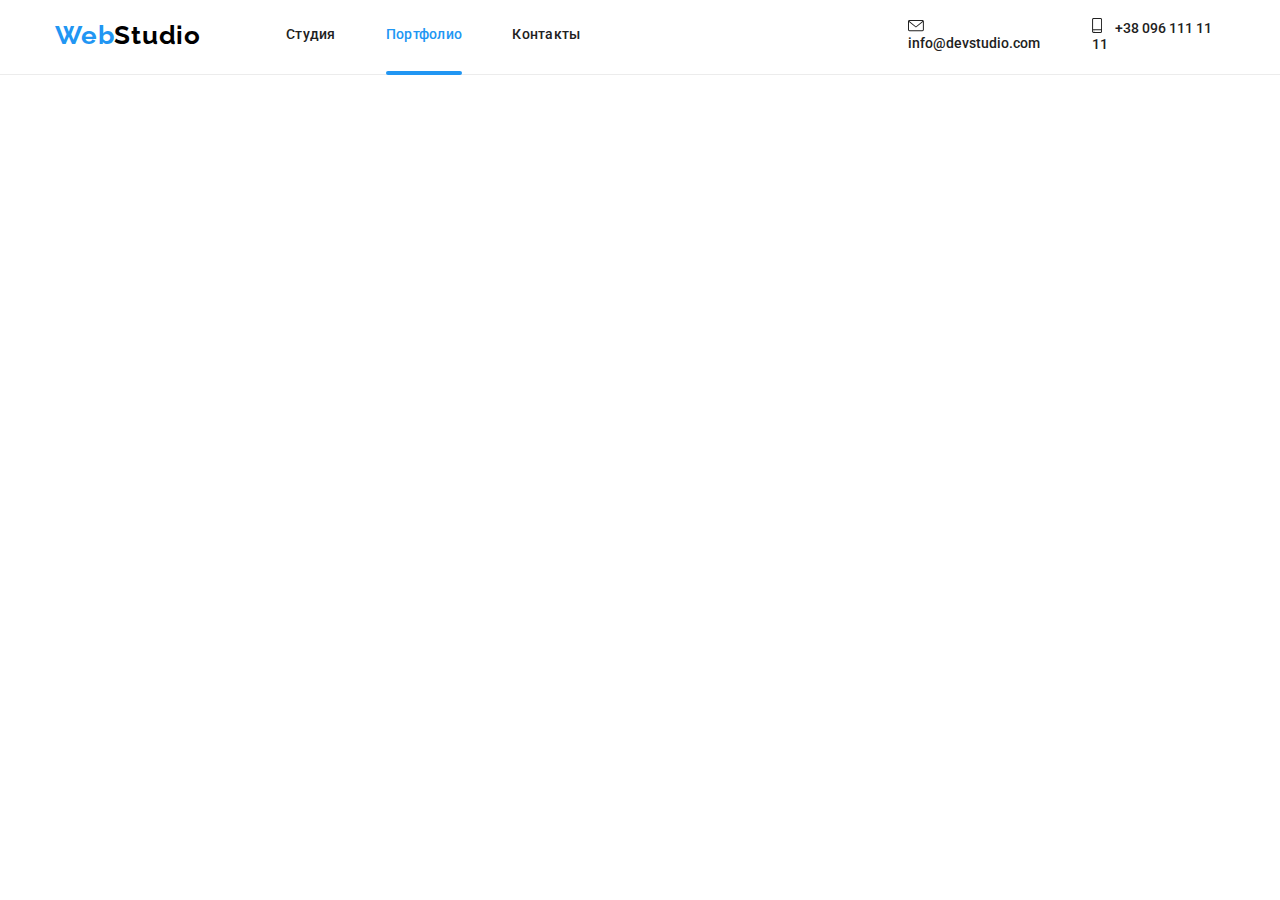
==== portfolio.html @ 38912c79 "Update portfolio.html" ====
<!DOCTYPE html>
<html lang="ru">
  <head>
    <meta charset="UTF-8" />
    <meta name="viewport" content="width=device-width, initial-scale=1.0" />
    <link rel="stylesheet" href="./css/normalize.css" />
    <link rel="stylesheet" href="./css/main.min.css" />
    <title>Portfolio</title>
    <link
      href="https://fonts.googleapis.com/css2?family=Raleway:wght@400;700;900&family=roboto:wght@400;500;700;900&display=swap"
      rel="stylesheet"
    />
  </head>
  <body>
    <header class="page-header">
      <div class="container main-nav">
        <nav class="main-nav">
          <a href="index.html" lang="en" class="logo" aria-label="Логотип">
            <span class="logo-color">Web</span> Studio</a
          >
          <button
            type="button"
            class="menu-burger is-open"
            aria-expanded="false"
            aria-controls="menu-container"
            data-menu-button
          >
            <svg
              width="24"
              height="16"
              aria-label="Переключатель мобильного меню"
            >
              <use
                class="icon-cross"
                href="./img/icomoon/sprite.svg#icon-navigation-close"
              ></use>
              <use
                class="icon-burger"
                href="./img/icomoon/sprite.svg#icon-navigation-open"
              ></use>
            </svg>
          </button>
          <div class="menu-container" id="menu-container" data-menu>
            <ul class="nav-item-list list">
              <li class="nav-item">
                <a href="./index.html" class="nav-item-link">Студия</a>
              </li>
              <li class="nav-item">
                <a href="#" class="nav-item-link current">Портфолио</a>
              </li>
              <li class="nav-item">
                <a href="" class="nav-item-link">Контакты</a>
              </li>
            </ul>

            <div class="header-contacts">
              <ul class="contacts-ul list">
                <li class="contacts-item">
                  <a
                    href="mailto:info@devstudio.com"
                    class="contacts-item-link"
                  >
                    <svg class="contacts-icon" width="16" height="12">
                      <use
                        href="./img/icomoon/sprite.svg#icon-envelope-hover"
                      ></use>
                    </svg>
                    info@devstudio.com</a
                  >
                </li>
                <li class="contacts-item">
                  <a href="tel:380961111111" class="contacts-item-link">
                    <svg class="contacts-icon" width="10" height="15">
                      <use
                        href="./img/icomoon/sprite.svg#icon-smartphone"
                      ></use>
                    </svg>
                    +38 096 111 11 11</a
                  >
                </li>
              </ul>
            </div>
          </div>
        </nav>
      </div>
    </header>
    <!--Блок main-->

    <!-- <main>
      <section class="portfolio-section">
        <div class="container">
          <h1 hidden>Фильтр работ</h1>
          <ul class="portfolio-list list">
            <li class="portfolio-list-btn">
              <button type="button" class="portfolio-modal-btn">Все</button>
            </li>
            <li class="portfolio-list-btn">
              <button type="button" class="portfolio-modal-btn">
                Веб-сайты
              </button>
            </li>
            <li class="portfolio-list-btn">
              <button type="button" class="portfolio-modal-btn">
                Приложения
              </button>
            </li>
            <li class="portfolio-list-btn">
              <button type="button" class="portfolio-modal-btn">Дизайн</button>
            </li>
            <li class="portfolio-list-btn">
              <button type="button" class="portfolio-modal-btn">
                Маркетинг
              </button>
            </li>
          </ul>
        </div> -->

    <!-- <h2 hidden>Наши работы</h2>
        <div class="container">
          <ul class="work-list list">
            <li class="work-list-item">
              <a href="" class="animation">
                <div class="overlay">
                  <img
                    class="portfolio-poster"
                    src="./img/portfolio/img.jpg"
                    alt="Изображение компьютера"
                    width="370"
                  />
                  <p class="work-discription list">
                    Технокряк это современная площадка распространения
                    коронавируса. Компании используют эту платформу для
                    цифрового шпионажа и атак на защищённые сервера конкурентов.
                  </p>
                </div>

                <div class="portfolio-text-wrapper">
                  <h3 class="work-title list">Технокряк</h3>
                  <p class="work-art list">Веб-сайт</p>
                </div>
              </a>
            </li>
            <li class="work-list-item">
              <a href="" class="animation">
                <div class="overlay">
                  <img
                    class="portfolio-poster"
                    src="./img/portfolio/img1.jpg"
                    alt="Изображение постера"
                    width="370"
                  />
                  <p class="work-discription list">
                    Технокряк это современная площадка распространения
                    коронавируса. Компании используют эту платформу для
                    цифрового шпионажа и атак на защищённые сервера конкурентов.
                  </p>
                </div>
                <div class="portfolio-text-wrapper">
                  <h3 class="work-title list">
                    Постер New Orlean vs Golden Star
                  </h3>
                  <p class="work-art list">Дизайн</p>
                </div>
              </a>
            </li>

            <li class="work-list-item">
              <a href="" class="animation">
                <div class="overlay">
                  <img
                    class="portfolio-poster"
                    src="./img/portfolio/img2.jpg"
                    alt="Изображение постера"
                    width="370"
                  />
                  <p class="work-discription list">
                    Технокряк это современная площадка распространения
                    коронавируса. Компании используют эту платформу для
                    цифрового шпионажа и атак на защищённые сервера конкурентов.
                  </p>
                </div>
                <div class="portfolio-text-wrapper">
                  <h3 class="work-title list">Ресторан Seafood</h3>
                  <p class="work-art list">Приложение</p>
                </div>
              </a>
            </li>
            <li class="work-list-item">
              <a href="" class="animation">
                <div class="overlay">
                  <img
                    class="portfolio-poster"
                    src="./img/portfolio/img3.jpg"
                    alt="Изображение наушников"
                    width="370"
                  />
                  <p class="work-discription list">
                    Технокряк это современная площадка распространения
                    коронавируса. Компании используют эту платформу для
                    цифрового шпионажа и атак на защищённые сервера конкурентов.
                  </p>
                </div>
                <div class="portfolio-text-wrapper">
                  <h3 class="work-title list">Проект Prime</h3>
                  <p class="work-art list">Маркетинг</p>
                </div>
              </a>
            </li>
            <li class="work-list-item">
              <a href="" class="animation">
                <div class="overlay">
                  <img
                    class="portfolio-poster"
                    src="./img/portfolio/img4.jpg"
                    alt=""
                    width="370"
                  />
                  <p class="work-discription list">
                    Технокряк это современная площадка распространения
                    коронавируса. Компании используют эту платформу для
                    цифрового шпионажа и атак на защищённые сервера конкурентов.
                  </p>
                </div>
                <div class="portfolio-text-wrapper">
                  <h3 class="work-title list">Проект Boxes</h3>
                  <p class="work-art list">Приложение</p>
                </div>
              </a>
            </li>
            <li class="work-list-item">
              <a href="" class="animation">
                <div class="overlay">
                  <img
                    class="portfolio-poster"
                    src="./img/portfolio/img5.jpg"
                    alt="зображение веб-сайта"
                    width="370"
                  />
                  <p class="work-discription list">
                    Технокряк это современная площадка распространения
                    коронавируса. Компании используют эту платформу для
                    цифрового шпионажа и атак на защищённые сервера конкурентов.
                  </p>
                </div>
                <div class="portfolio-text-wrapper">
                  <h3 class="work-title list">Inspiration has no Borders</h3>
                  <p class="work-art list">Веб-сайт</p>
                </div>
              </a>
            </li>
            <li class="work-list-item">
              <a href="" class="animation">
                <div class="overlay">
                  <img
                    class="portfolio-poster"
                    src="./img/portfolio/img6.jpg"
                    alt="Изображение книги"
                    width="370"
                  />
                  <p class="work-discription list">
                    Технокряк это современная площадка распространения
                    коронавируса. Компании используют эту платформу для
                    цифрового шпионажа и атак на защищённые сервера конкурентов.
                  </p>
                </div>
                <div class="portfolio-text-wrapper">
                  <h3 class="work-title list">Издание Limited Edition</h3>
                  <p class="work-art list list">Дизайн</p>
                </div>
              </a>
            </li>
            <li class="work-list-item">
              <a href="" class="animation">
                <div class="overlay">
                  <img
                    class="portfolio-poster"
                    src="./img/portfolio/img7.jpg"
                    alt="Изображение постера"
                    width="370"
                  />
                  <p class="work-discription list">
                    Технокряк это современная площадка распространения
                    коронавируса. Компании используют эту платформу для
                    цифрового шпионажа и атак на защищённые сервера конкурентов.
                  </p>
                </div>
                <div class="portfolio-text-wrapper">
                  <h3 class="work-title list">Проект LAB</h3>
                  <p class="work-art list">Маркетинг</p>
                </div>
              </a>
            </li>
            <li class="work-list-item">
              <a href="" class="animation">
                <div class="overlay">
                  <img
                    class="portfolio-poster"
                    src="./img/portfolio/img8.jpg"
                    alt="Изображение компьютера"
                    width="370"
                  />
                  <p class="work-discription list">
                    Технокряк это современная площадка распространения
                    коронавируса. Компании используют эту платформу для
                    цифрового шпионажа и атак на защищённые сервера конкурентов.
                  </p>
                </div>
                <div class="portfolio-text-wrapper">
                  <h3 class="work-title list">Growing Business</h3>
                  <p class="work-art list">Приложение</p>
                </div>
              </a>
            </li>
          </ul>
        </div>
      </section>
    </main> -->

    <!--Футер-->
    <!-- <footer class="footer-section">
      <div class="container">
        <div class="footer-contacts">
          <a
            href="./index.html"
            lang="en"
            class="footer-logo"
            aria-label="Логотип"
          >
            <span class="footer-logo-color">Web</span> Studio</a
          >
          <p class="post-info list">г. Киев, пр-т Леси Украинки, 26</p>
          <ul class="list">
            <li class="footer-contacts-item">
              <a href="mailto:info@devstudio.com" class="footer-cantacts-link"
                >info@devstudio.com</a
              >
            </li>
            <li class="footer-contacts-item">
              <a href="tel:+380961111111" class="footer-cantacts-link"
                >+38 096 111 11 11</a
              >
            </li>
          </ul>
        </div>

        <!--Соцсети-->
    <!-- <div class="join-to-us">
          <p class="footer-title list">Присоединяйтесь</p>
          <ul class="footer-social-list list">
            <li class="footer-social-list-item">
              <a
                class="footer-social-wrapper"
                href="#"
                aria-label="Ссылка на Instagram"
              >
                <svg class="footer-social-icon" width="20" height="20">
                  <use href="./img/icomoon/sprite.svg#icon-instagram"></use>
                </svg>
              </a>
            </li>
            <li class="footer-social-list-item">
              <a
                class="footer-social-wrapper"
                href="/"
                aria-label="Ссылка на Tvitter"
              >
                <svg class="footer-social-icon" width="20" height="20">
                  <use href="./img/icomoon/sprite.svg#icon-twitter"></use>
                </svg>
              </a>
            </li>
            <li class="footer-social-list-item">
              <a
                class="footer-social-wrapper"
                href="/"
                aria-label="Ссылка на Facebook"
              >
                <svg class="footer-social-icon" width="20" height="20">
                  <use href="./img/icomoon/sprite.svg#icon-facebook"></use>
                </svg>
              </a>
            </li>
            <li class="footer-social-list-item">
              <a
                class="footer-social-wrapper"
                href="/"
                aria-label="Ссылка на LinkID"
                ><svg class="footer-social-icon" width="20" height="20">
                  <use href="./img/icomoon/sprite.svg#icon-linkedin"></use>
                </svg>
              </a>
            </li>
          </ul>
        </div> -->

    <!--Россылка-->

    <!-- <div class="mailing">
          <h2 hidden>Футер сайта</h2>
          <p class="footer-form-label list">Подпишитесь на рассылку</p>
          <div class="mailing-form">
            <form class="footer-form">
              <span
                ><input
                  class="input-form-footer"
                  type="email"
                  name="mail"
                  placeholder="E-mail"
              /></span>
              <div class="footer-button-position">
                <button class="footer-btn" type="submit">
                  Подписаться
                  <svg class="icon-send" width="24" height="24">
                    <use href="./img/icomoon/sprite.svg#icon-icon-send"></use>
                  </svg>
                </button>
              </div>
            </form>
          </div>
        </div>
      </div>
    </footer>  -->
    <script src="./js/menu.js"></script>
  </body>
</html>
---- css/main.min.css ----
html{box-sizing:border-box}*,*::before,*::after{box-sizing:inherit}a{text-decoration:none;display:block}.list{padding:0;margin:0;list-style:none}body{background-color:#fff;font-family:"Roboto",sans-serif,"Raleway",sans-serif}img{display:block}.container{padding-right:15px;padding-left:15px;margin-right:auto;margin-left:auto}@media screen and (min-width: 480px){.container{width:480px}}@media screen and (min-width: 768px){.container{width:768px}}@media screen and (min-width: 1200px){.container{width:1200px}}.backdrop.is-hidden{visibility:hidden;opacity:0;pointer-events:none}.backdrop{position:fixed;top:0;height:100%;width:100%;background-color:rgba(0,0,0,0.2);opacity:1;visibility:visible;z-index:5;transition:all 250ms cubic-bezier(0.4, 0, 0.2, 1)}.modal{position:absolute;top:50%;left:50%;padding:40px;width:528px;height:581px;border-radius:4px;background-color:#fff;box-shadow:0px 1px 3px rgba(0,0,0,0.12),0px 1px 1px rgba(0,0,0,0.14),0px 2px 1px rgba(0,0,0,0.2);transform:translate(-50%, -50%) scale(1);transition:transform 250ms cubic-bezier(0.4, 0, 0.2, 1)}.backdrop.is-hidden .modal{transform:translate(-50%, -50%) scale(1.6)}.modal-title{display:block;margin-top:0;margin-bottom:30px;font-weight:700;font-size:20px;line-height:1.15em;text-align:center;color:#212121}.form{display:block;margin-top:0}.form-field{display:block;position:relative}.form-field:not(:last-child){margin-bottom:28px}.form-input{height:40px;padding-top:0px;padding-right:42px;padding-bottom:0px;padding-left:42px;outline:0;width:448px;border:1px solid rgba(33,33,33,0.2);border-radius:4px}.label-name{position:absolute;top:50%;left:42px;transform:translateY(-50%);transition:transform 250ms cubic-bezier(0.4, 0, 0.2, 1);font-size:14px;line-height:1.14em;letter-spacing:0.01em;color:#757575}.form-field:focus-within>.label-name,.form-input:not(:placeholder-shown)+.label-name{font-size:12px;line-height:1.17;transform:translate(-26px, -39px);color:#2196f3}.form-textarea{height:120px;resize:none;padding:10px 15px;margin-bottom:0;outline:0;font-size:14px;line-height:1.14em;width:448px;border:1px solid rgba(33,33,33,0.2);border-radius:4px}.form-input:focus,.form-textarea:focus{border:1px solid #2196f3}.form-textarea:focus::placeholder{color:#2196f3}.checkbox-input{position:absolute;width:1px;height:1px;margin:-1px;border:0;padding:0;clip:rect(0 0 0 0);overflow:hidden}.checkbox-icon::before{content:"";display:block;align-items:center;cursor:pointer;margin-right:9px;width:15px;height:15px;border:2px solid black;border-radius:4px}.checkbox-input:checked+.checkbox-icon::before{border-color:#2196f3;background-color:#2196f3;background-image:url(../img/modal-icons/agreement-icon.svg);background-size:contain;background-repeat:no-repeat;background-origin:border-box;border-radius:4px;width:15px;height:15px;margin-right:9px}.checkbox-field{display:flex;justify-content:center;align-items:center;margin-bottom:30px;cursor:pointer}.checkbox-name{display:flex;align-items:center;font-size:14px;line-height:1.71em;letter-spacing:0.01em;margin-bottom:0px;cursor:pointer;color:#757575}.checkbox-name .label-link{display:block;margin-left:4px;color:#2196f3;text-decoration:underline}.label-link:hover{color:#2196f3;text-decoration:none}.form-submit{display:block;padding:10px 55px;margin:0 auto;font-weight:700;font-size:16px;line-height:1.87em;letter-spacing:0.06em;border-radius:4px;border:none;cursor:pointer;color:#fff;background-color:#2196f3;box-shadow:0px 4px 4px rgba(0,0,0,0.15);transition:background-color 250ms cubic-bezier(0.4, 0, 0.2, 1)}.close-modal{display:flex;justify-content:center;align-items:center;position:absolute;top:8px;right:8px;width:30px;height:30px;border-radius:50px;background:#fff;cursor:pointer;border:1px solid rgba(0,0,0,0.1)}.close-modal:hover .modal-close-icon{fill:#2196f3}.form-field .name-icon{display:flex;position:absolute;top:50%;left:16px;transform:translateY(-50%);transition:transform 250ms cubic-bezier(0.4, 0, 0.2, 1)}.form-field:focus-within .name-icon{fill:#2196f3}.page-header{background-color:#fff;border-bottom:1px solid #ececec}@media screen and (max-width: 767px){.menu-container{display:none;position:absolute;top:102%;left:0;width:100%;background-color:#fff;padding:60px;text-align:center;font-style:normal;font-weight:500;font-size:18px;line-height:1.16em}.menu-container.is-open{display:block}.menu-burger{display:inline-flex;margin:0;padding:0;border:none;background-color:transparent}.menu-burger .icon-burger{display:none}.menu-burger:hover .icon-burger{fill:#2196f3}.menu-burger.is-open .icon-burger{display:block}.menu-burger.is-open .icon-cross{display:none}}.container .main-nav{display:flex;align-items:center;justify-content:space-between;height:60px}.logo{display:flex;font-family:"Raleway",sans-serif;font-style:normal;font-weight:bold;font-size:26px;line-height:1.19em;letter-spacing:0.03em;color:#000}.logo-color{color:#2196f3}.contacts-icon{margin-right:10px;fill:currentColor}.contacts-icon:hover{fill:#2196f3}@media screen and (max-width: 767px){.page-header{position:relative}.nav-item-list{margin-bottom:40px}.nav-item-link{display:flex;justify-content:center;align-items:center;font-family:"Roboto",sans-serif;font-style:normal;font-weight:700;font-size:14px;line-height:1.14em;letter-spacing:0.02em;color:#212121;transition:250ms cubic-bezier(0.4, 0, 0.2, 1)}.nav-item-link:hover,.nav-item-link:focus{color:#2196f3}.nav-item{display:block;position:relative;padding-bottom:8px}.nav-item:not(:last-child){margin-bottom:40px}.current{color:#2196f3}.current::after{display:block;content:"";position:absolute;bottom:0;width:52px;height:4px;background-color:#2196f3;border-radius:2px}.header-contacts{display:block;align-items:center}.contacts-ul{display:block;margin-top:0;margin-bottom:0;padding-left:0}.contacts-item{display:block}.contacts-item:not(:last-child){margin-bottom:16px}.contacts-item-link{display:block;align-items:center;font-family:"Roboto",sans-serif;font-weight:700;font-size:14px;line-height:1.14em;letter-spacing:0.02em;letter-spacing:0.02em;color:#212121;transition:250ms cubic-bezier(0.4, 0, 0.2, 1)}.contacts-item-link:hover,.contacts-item-link:focus{color:#2196f3}}@media screen and (min-width: 768px){.menu-burger{display:none}.menu-container{display:flex}.page-header{padding-top:5px;height:75px}.main-nav{display:flex;align-items:center;justify-content:space-between}.nav-item-list{display:flex}.nav-item{display:block;position:relative}.nav-item:not(:last-child){margin-right:50px}.nav-item-link{font-family:"Roboto",sans-serif;font-style:normal;font-weight:500;font-size:14px;line-height:1.14em;letter-spacing:0.02em;color:#212121;display:block;padding-top:32px;padding-bottom:32px;transition:250ms cubic-bezier(0.4, 0, 0.2, 1)}.nav-item-link:hover,.nav-item-link:focus{color:#2196f3}.logo{margin-right:75px}.current{color:#2196f3}.current::after{display:block;position:absolute;bottom:0;content:"";width:100%;height:4px;background-color:#2196f3;border-radius:2px}.header-contacts{display:flex;align-items:center}.contacts-ul{display:block;margin-top:0;margin-left:70px;margin-bottom:0;padding-left:0}.contacts-icon{margin-right:10px;fill:currentColor}.contacts-icon:hover{fill:#2196f3}.contacts-item{display:flex;align-items:center;margin-top:10px;margin-bottom:10px}.contacts-item-link{display:block;align-items:center;font-family:"Roboto",sans-serif;font-style:normal;font-weight:500;font-size:14px;color:#212121;transition:250ms cubic-bezier(0.4, 0, 0.2, 1)}.contacts-item-link:hover,.contacts-item-link:focus{color:#2196f3}}@media screen and (min-width: 1200px){.logo{margin-right:85px}.header-contacts{display:flex;align-items:center}.contacts-ul{display:flex;margin-left:297px}.contacts-item-link{margin-left:30px}}@media screen and (max-width: 767px){.hero-section{margin-top:0;text-align:center;background-color:#757575;background-image:linear-gradient(to right, rgba(47,48,58,0.8), rgba(47,48,58,0.8)),url("../img/mobile.jpg");background-repeat:no-repeat}.hero-section .container{padding-top:118px;padding-right:60px;padding-bottom:118px;padding-left:60px}.main-title{display:block;font-family:"Roboto",sans-serif;font-style:normal;font-weight:900;margin-top:0px;margin-bottom:30px;font-size:26px;line-height:1.61em;letter-spacing:0.06em;text-transform:uppercase;color:#fff}.hero-modal-btn{display:inline-block;font-family:"Roboto",sans-serif;font-style:normal;font-weight:500;font-size:16px;line-height:1.87em;height:50px;padding:10px 32px;letter-spacing:0.06em;color:#fff;background:#2196f3;box-shadow:0px 4px 4px rgba(0,0,0,0.15);border-radius:4px;border:none;cursor:pointer;transition:background-color 250ms cubic-bezier(0.4, 0, 0.2, 1)}}.icon-wrapper{display:flex;justify-content:center;align-items:center;margin-top:0;margin-right:0;margin-bottom:30px;width:270px;height:120px;border-radius:4px;background-color:#f5f4fa}.icon-1::before{content:"";width:270px;height:120px;background-image:url("../img/antenna-1.svg");background-repeat:no-repeat;background-position:center}.icon-2::before{content:"";width:270px;height:120px;background-image:url("../img/clock-1.svg");background-repeat:no-repeat;background-position:center}.icon-3::before{content:"";width:270px;height:120px;background-image:url("../img/diagram-1.svg");background-repeat:no-repeat;background-position:center}.icon-4::before{content:"";width:270px;height:120px;background-image:url("../img/astronaut-1.svg");background-repeat:no-repeat;background-position:center}.quality-section{padding-top:95px;padding-bottom:95px}.quality-list{display:flex}.quality-item:not(:last-child){margin-right:30px}.quality-list-item{display:inline-block;margin-top:0;margin-bottom:10px;font-family:"Roboto",sans-serif;font-style:normal;font-weight:700;font-size:14px;line-height:1.14em;letter-spacing:0.03em;text-transform:uppercase;color:#212121}.discription-text{display:block;margin-top:0;margin-bottom:0;font-family:"Roboto",sans-serif;font-style:normal;font-weight:400;font-size:14px;line-height:1.71em;letter-spacing:0.03em;color:#757575}.work-exemples{margin-bottom:95px}.work-exemples img{display:block}.exemple-list{display:flex;justify-content:center}.exemple-list-item:not(:last-child){margin-right:30px}.exemple-list-item{position:relative}.title-text{margin-top:0;margin-bottom:50px;font-family:"Roboto",sans-serif;font-style:normal;font-weight:bold;font-size:36px;line-height:1.16em;text-align:center;letter-spacing:0.03em;color:#212121}.work-list-text{display:flex;justify-content:center;align-items:center;margin-top:0;margin-bottom:0;position:absolute;right:0;bottom:0;left:0;height:70px;background:rgba(47,48,58,0.8);font-family:"Roboto",sans-serif;font-style:normal;font-weight:700;font-size:14px;line-height:1.14em;text-align:center;letter-spacing:0.03em;text-transform:uppercase;color:#fff}.our-team-section{min-width:1200px;padding-top:95px;padding-bottom:95px}.main-page>.our-team-section:nth-last-child(2){background-color:#f5f4fa}.team-list{display:flex}.team-list-item:not(:last-child){margin-right:30px}.team-list-item{border-color:#f5f4fa;background-color:#fff;box-shadow:0px 2px 1px rgba(0,0,0,0.2),0px 1px 1px rgba(0,0,0,0.14),0px 1px 3px rgba(0,0,0,0.12);border-radius:0px 0px 4px 4px}.team-photo{margin-top:0;margin-bottom:30px}.team-people-name{margin-top:0;margin-bottom:10px;font-family:"Roboto",sans-serif;font-style:normal;font-weight:500;font-size:16px;line-height:1.18em;text-align:center;letter-spacing:0.03em;color:#212121}.professon-name{margin-top:0;margin-bottom:16px;font-family:"Roboto",sans-serif;font-style:normal;font-weight:400;font-size:16px;line-height:1.18em;text-align:center;letter-spacing:0.03em;color:#757575}.social-list{padding-bottom:24px;display:flex;justify-content:center}.social-list>.social-list-item:not(:last-child){margin-right:10px}.social-list .social-wrapper{display:flex;justify-content:center;align-items:center;width:44px;height:44px;border-radius:50%;color:#afb1b8;transition:250ms cubic-bezier(0.4, 0, 0.2, 1)}.social-wrapper:hover{background-color:#2196f3;color:#fff}.social-icons-svg{fill:currentColor}.customers-section{padding-top:95px;padding-bottom:95px}.customers-list{display:flex;justify-content:space-between}.customers-list-item .customers-logo{display:flex;justify-content:center;align-items:center;border-width:1px;border-style:solid;border-color:#afb1b8;border-radius:4px;width:170px;height:90px;font-size:0;color:#afb1b8;transition:250ms cubic-bezier(0.4, 0, 0.2, 1)}.customers-list-item:not(:last-child){margin-right:30px}.customers-icon{fill:currentColor}.customers-logo:hover{color:#2196f3;border-color:#2196f3}.footer-section{min-width:1200px;padding-top:60px;padding-bottom:60px;background-color:#2f303a}.footer-section .container{display:flex;position:relative}.footer-contacts{margin-right:80px}.mailing{margin-right:0px}.mailing-form{display:flex}.join-to-us{margin-right:95px}.mailing-form input{display:block;font-size:16px;line-height:1.25em;border:1px solid rgba(255,255,255,0.3);border-radius:4px;padding-top:15px;padding-left:16px;padding-bottom:15px;width:358px;background-color:#2f303a}.footer-btn{display:flex;align-items:center;margin-left:10px;padding-top:12px;padding-right:30px;padding-bottom:12px;padding-left:30px;background:#2196f3;border:none;border-radius:4px;font-family:"Roboto",sans-serif;font-weight:500;font-size:16px;line-height:1.62em;text-align:center;letter-spacing:0.03em;color:#fff;cursor:pointer}.icon-send{display:flex;margin-left:10px;fill:currentColor}.footer-logo{display:block;margin-bottom:20px;font-family:"Raleway",sans-serif;font-style:normal;font-weight:bold;font-size:26px;line-height:1.19em;letter-spacing:0.03em;color:#fff}.footer-logo-color{color:#2196f3}.post-info{margin-bottom:10px;font-family:"Roboto",sans-serif;font-weight:400;font-size:14px;line-height:1.71em;letter-spacing:0.03em;color:#fff}.footer-contacts-link,.footer-contacts-item{margin-bottom:10px;color:rgba(255,255,255,0.6)}.footer-contacts-link:hover,.footer-contacts-link:focus,.footer-contacts-item:hover,.footer-contacts-item:focus{color:#2196f3}.footer-social-list{display:flex;justify-content:center;align-items:center}.footer-social-list-item:not(:last-child){margin-right:10px}.footer-social-wrapper{display:flex;justify-content:center;align-items:center;width:44px;height:44px;border-radius:50%;box-shadow:none;background:rgba(255,255,255,0.1);transition:250ms cubic-bezier(0.4, 0, 0.2, 1)}.footer-social-wrapper:hover{background-color:#2196f3}.footer-social-icon{fill:#fff}.footer-title{margin-bottom:20px;padding-top:12px;font-family:"Roboto",sans-serif;font-style:normal;font-weight:700;font-size:14px;line-height:1.14em;letter-spacing:0.03em;text-transform:uppercase;color:#fff}.footer-form-label{display:block;padding-top:12px;font-family:"Roboto",sans-serif;font-style:normal;font-weight:700;font-size:14px;margin-bottom:20px;line-height:1.14em;letter-spacing:0.03em;text-transform:uppercase;color:#fff}.footer-form{display:flex}.input-form-footer{color:#fff;font-weight:400}.input-form-footer::placeholder{color:rgba(255,255,255,0.6)}.portfolio-section{padding-top:95px;padding-bottom:95px}.portfolio-list{display:flex;justify-content:center;margin-bottom:35px}.work-list{display:flex;flex-wrap:wrap}.work-list>.work-list-item:hover{box-shadow:1px 4px 6px rgba(0,0,0,0.16),0px 4px 4px rgba(0,0,0,0.06),0px 1px 1px rgba(0,0,0,0.12)}.work-list-item:nth-child(3n){margin-right:0}.work-list-item:nth-last-child(-n+3){margin-bottom:0}.portfolio-section img{max-width:100%}.portfolio-modal-btn{border-radius:4px;border:none;font-family:"Roboto",sans-serif;font-style:normal;font-weight:500;font-size:16px;line-height:1.62em;text-align:center;letter-spacing:0.03em;color:#212121;padding-top:6px;padding-right:22px;padding-bottom:6px;padding-left:22px;background:#f5f4fa;transition:250ms cubic-bezier(0.4, 0, 0.2, 1)}.portfolio-list-btn{display:block}.portfolio-list-btn:hover{box-shadow:0px 2px 2px rgba(0,0,0,0.12),0px 1px 2px rgba(0,0,0,0.08),0px 3px 1px rgba(0,0,0,0.1);border-radius:4px}.portfolio-list-btn:not(:last-child){margin-right:8px}.portfolio-modal-btn:hover{background-color:#2196f3;color:#fff}.portfolio-poster{margin-top:0px}.work-title{margin-bottom:4px;font-family:"Roboto",sans-serif;font-style:normal;font-weight:700;font-size:18px;line-height:2em;letter-spacing:0.06em;color:#212121}.work-art{font-family:"Roboto",sans-serif;font-style:normal;font-weight:400;font-size:16px;line-height:1.87em;letter-spacing:0.03em;color:#757575}.portfolio-text-wrapper{padding-top:20px;padding-right:24px;padding-bottom:20px;padding-left:24px}.work-discription{position:absolute;top:100%;right:0;width:100%;height:100%;transition:250ms cubic-bezier(0.4, 0, 0.2, 1);margin-bottom:0px;padding-top:66px;padding-bottom:60px;padding-left:24px;padding-right:24px;font-family:"Roboto",sans-serif;font-style:normal;font-weight:400;font-size:18px;line-height:1.55em;letter-spacing:0.03em;color:#fff;background:rgba(33,150,243,0.9)}.work-list-item{width:calc((100% - 60px) / 3);margin-right:30px;margin-bottom:30px;border:1px solid #eeeeee;transition:250ms cubic-bezier(0.4, 0, 0.2, 1)}.animation:hover .work-discription{top:0}.overlay{position:relative;overflow:hidden}
/*# sourceMappingURL=main.min.css.map */
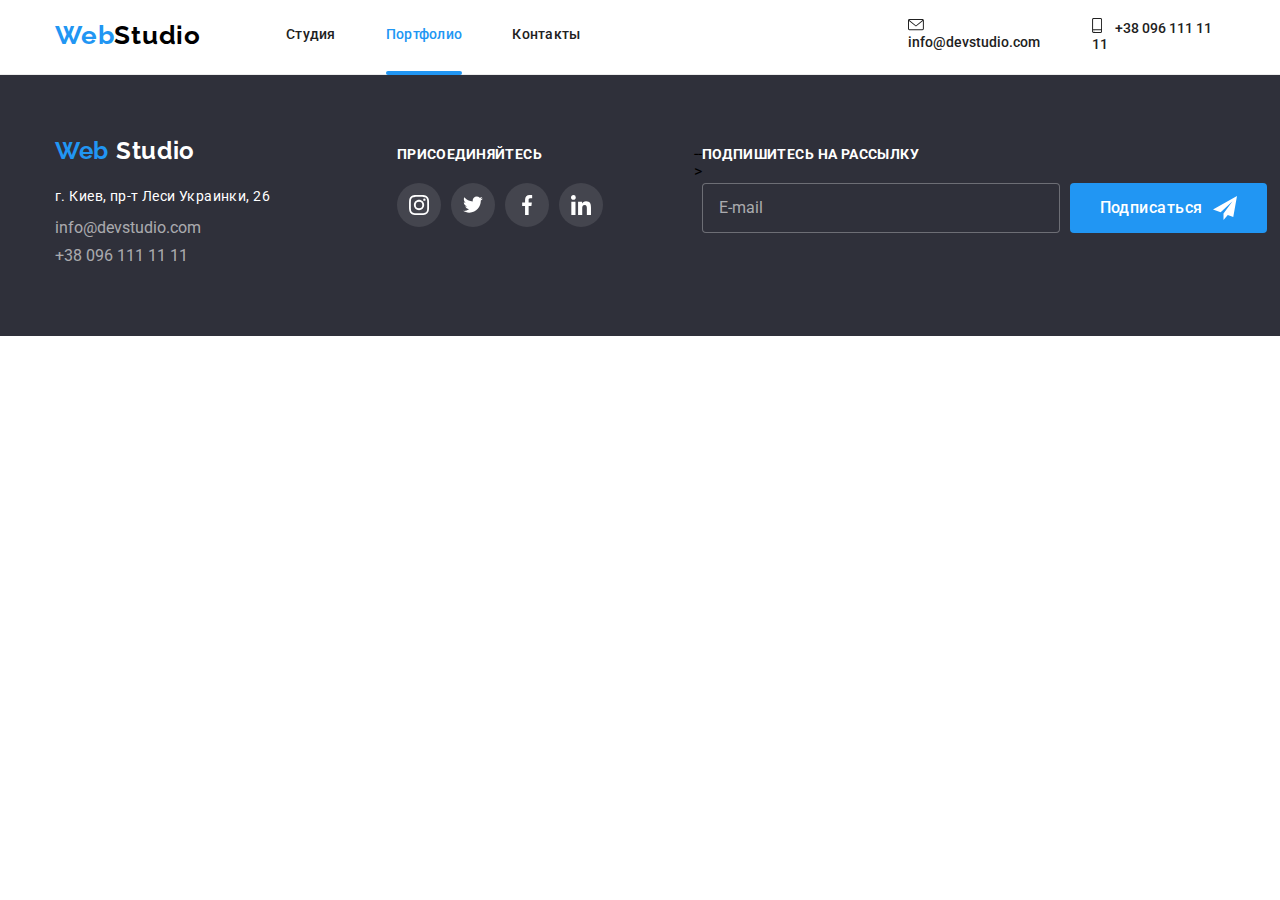
==== commit f83e8ae6: "Update portfolio.html" ====
--- a/portfolio.html
+++ b/portfolio.html
@@ -46,7 +46,9 @@
                 <a href="./index.html" class="nav-item-link">Студия</a>
               </li>
               <li class="nav-item">
-                <a href="#" class="nav-item-link current">Портфолио</a>
+                <a href="./portfolio.html" class="nav-item-link current"
+                  >Портфолио</a
+                >
               </li>
               <li class="nav-item">
                 <a href="" class="nav-item-link">Контакты</a>
@@ -317,7 +319,7 @@
     </main> -->
 
     <!--Футер-->
-    <!-- <footer class="footer-section">
+    <footer class="footer-section">
       <div class="container">
         <div class="footer-contacts">
           <a
@@ -331,20 +333,19 @@
           <p class="post-info list">г. Киев, пр-т Леси Украинки, 26</p>
           <ul class="list">
             <li class="footer-contacts-item">
-              <a href="mailto:info@devstudio.com" class="footer-cantacts-link"
+              <a href="mailto:info@devstudio.com" class="footer-contacts-link"
                 >info@devstudio.com</a
               >
             </li>
             <li class="footer-contacts-item">
-              <a href="tel:+380961111111" class="footer-cantacts-link"
+              <a href="tel:+380961111111" class="footer-contacts-link"
                 >+38 096 111 11 11</a
               >
             </li>
           </ul>
         </div>
 
-        <!--Соцсети-->
-    <!-- <div class="join-to-us">
+        <div class="join-to-us">
           <p class="footer-title list">Присоединяйтесь</p>
           <ul class="footer-social-list list">
             <li class="footer-social-list-item">
@@ -391,11 +392,12 @@
               </a>
             </li>
           </ul>
-        </div> -->
-
-    <!--Россылка-->
-
-    <!-- <div class="mailing">
+        </div>
+        -->
+
+        <!--Россылка-->
+
+        <div class="mailing">
           <h2 hidden>Футер сайта</h2>
           <p class="footer-form-label list">Подпишитесь на рассылку</p>
           <div class="mailing-form">
@@ -419,7 +421,7 @@
           </div>
         </div>
       </div>
-    </footer>  -->
+    </footer>
     <script src="./js/menu.js"></script>
   </body>
 </html>
--- a/css/main.min.css
+++ b/css/main.min.css
@@ -1,2 +1,2 @@
-html{box-sizing:border-box}*,*::before,*::after{box-sizing:inherit}a{text-decoration:none;display:block}.list{padding:0;margin:0;list-style:none}body{background-color:#fff;font-family:"Roboto",sans-serif,"Raleway",sans-serif}img{display:block}.container{padding-right:15px;padding-left:15px;margin-right:auto;margin-left:auto}@media screen and (min-width: 480px){.container{width:480px}}@media screen and (min-width: 768px){.container{width:768px}}@media screen and (min-width: 1200px){.container{width:1200px}}.backdrop.is-hidden{visibility:hidden;opacity:0;pointer-events:none}.backdrop{position:fixed;top:0;height:100%;width:100%;background-color:rgba(0,0,0,0.2);opacity:1;visibility:visible;z-index:5;transition:all 250ms cubic-bezier(0.4, 0, 0.2, 1)}.modal{position:absolute;top:50%;left:50%;padding:40px;width:528px;height:581px;border-radius:4px;background-color:#fff;box-shadow:0px 1px 3px rgba(0,0,0,0.12),0px 1px 1px rgba(0,0,0,0.14),0px 2px 1px rgba(0,0,0,0.2);transform:translate(-50%, -50%) scale(1);transition:transform 250ms cubic-bezier(0.4, 0, 0.2, 1)}.backdrop.is-hidden .modal{transform:translate(-50%, -50%) scale(1.6)}.modal-title{display:block;margin-top:0;margin-bottom:30px;font-weight:700;font-size:20px;line-height:1.15em;text-align:center;color:#212121}.form{display:block;margin-top:0}.form-field{display:block;position:relative}.form-field:not(:last-child){margin-bottom:28px}.form-input{height:40px;padding-top:0px;padding-right:42px;padding-bottom:0px;padding-left:42px;outline:0;width:448px;border:1px solid rgba(33,33,33,0.2);border-radius:4px}.label-name{position:absolute;top:50%;left:42px;transform:translateY(-50%);transition:transform 250ms cubic-bezier(0.4, 0, 0.2, 1);font-size:14px;line-height:1.14em;letter-spacing:0.01em;color:#757575}.form-field:focus-within>.label-name,.form-input:not(:placeholder-shown)+.label-name{font-size:12px;line-height:1.17;transform:translate(-26px, -39px);color:#2196f3}.form-textarea{height:120px;resize:none;padding:10px 15px;margin-bottom:0;outline:0;font-size:14px;line-height:1.14em;width:448px;border:1px solid rgba(33,33,33,0.2);border-radius:4px}.form-input:focus,.form-textarea:focus{border:1px solid #2196f3}.form-textarea:focus::placeholder{color:#2196f3}.checkbox-input{position:absolute;width:1px;height:1px;margin:-1px;border:0;padding:0;clip:rect(0 0 0 0);overflow:hidden}.checkbox-icon::before{content:"";display:block;align-items:center;cursor:pointer;margin-right:9px;width:15px;height:15px;border:2px solid black;border-radius:4px}.checkbox-input:checked+.checkbox-icon::before{border-color:#2196f3;background-color:#2196f3;background-image:url(../img/modal-icons/agreement-icon.svg);background-size:contain;background-repeat:no-repeat;background-origin:border-box;border-radius:4px;width:15px;height:15px;margin-right:9px}.checkbox-field{display:flex;justify-content:center;align-items:center;margin-bottom:30px;cursor:pointer}.checkbox-name{display:flex;align-items:center;font-size:14px;line-height:1.71em;letter-spacing:0.01em;margin-bottom:0px;cursor:pointer;color:#757575}.checkbox-name .label-link{display:block;margin-left:4px;color:#2196f3;text-decoration:underline}.label-link:hover{color:#2196f3;text-decoration:none}.form-submit{display:block;padding:10px 55px;margin:0 auto;font-weight:700;font-size:16px;line-height:1.87em;letter-spacing:0.06em;border-radius:4px;border:none;cursor:pointer;color:#fff;background-color:#2196f3;box-shadow:0px 4px 4px rgba(0,0,0,0.15);transition:background-color 250ms cubic-bezier(0.4, 0, 0.2, 1)}.close-modal{display:flex;justify-content:center;align-items:center;position:absolute;top:8px;right:8px;width:30px;height:30px;border-radius:50px;background:#fff;cursor:pointer;border:1px solid rgba(0,0,0,0.1)}.close-modal:hover .modal-close-icon{fill:#2196f3}.form-field .name-icon{display:flex;position:absolute;top:50%;left:16px;transform:translateY(-50%);transition:transform 250ms cubic-bezier(0.4, 0, 0.2, 1)}.form-field:focus-within .name-icon{fill:#2196f3}.page-header{background-color:#fff;border-bottom:1px solid #ececec}@media screen and (max-width: 767px){.menu-container{display:none;position:absolute;top:102%;left:0;width:100%;background-color:#fff;padding:60px;text-align:center;font-style:normal;font-weight:500;font-size:18px;line-height:1.16em}.menu-container.is-open{display:block}.menu-burger{display:inline-flex;margin:0;padding:0;border:none;background-color:transparent}.menu-burger .icon-burger{display:none}.menu-burger:hover .icon-burger{fill:#2196f3}.menu-burger.is-open .icon-burger{display:block}.menu-burger.is-open .icon-cross{display:none}}.container .main-nav{display:flex;align-items:center;justify-content:space-between;height:60px}.logo{display:flex;font-family:"Raleway",sans-serif;font-style:normal;font-weight:bold;font-size:26px;line-height:1.19em;letter-spacing:0.03em;color:#000}.logo-color{color:#2196f3}.contacts-icon{margin-right:10px;fill:currentColor}.contacts-icon:hover{fill:#2196f3}@media screen and (max-width: 767px){.page-header{position:relative}.nav-item-list{margin-bottom:40px}.nav-item-link{display:flex;justify-content:center;align-items:center;font-family:"Roboto",sans-serif;font-style:normal;font-weight:700;font-size:14px;line-height:1.14em;letter-spacing:0.02em;color:#212121;transition:250ms cubic-bezier(0.4, 0, 0.2, 1)}.nav-item-link:hover,.nav-item-link:focus{color:#2196f3}.nav-item{display:block;position:relative;padding-bottom:8px}.nav-item:not(:last-child){margin-bottom:40px}.current{color:#2196f3}.current::after{display:block;content:"";position:absolute;bottom:0;width:52px;height:4px;background-color:#2196f3;border-radius:2px}.header-contacts{display:block;align-items:center}.contacts-ul{display:block;margin-top:0;margin-bottom:0;padding-left:0}.contacts-item{display:block}.contacts-item:not(:last-child){margin-bottom:16px}.contacts-item-link{display:block;align-items:center;font-family:"Roboto",sans-serif;font-weight:700;font-size:14px;line-height:1.14em;letter-spacing:0.02em;letter-spacing:0.02em;color:#212121;transition:250ms cubic-bezier(0.4, 0, 0.2, 1)}.contacts-item-link:hover,.contacts-item-link:focus{color:#2196f3}}@media screen and (min-width: 768px){.menu-burger{display:none}.menu-container{display:flex}.page-header{padding-top:5px;height:75px}.main-nav{display:flex;align-items:center;justify-content:space-between}.nav-item-list{display:flex}.nav-item{display:block;position:relative}.nav-item:not(:last-child){margin-right:50px}.nav-item-link{font-family:"Roboto",sans-serif;font-style:normal;font-weight:500;font-size:14px;line-height:1.14em;letter-spacing:0.02em;color:#212121;display:block;padding-top:32px;padding-bottom:32px;transition:250ms cubic-bezier(0.4, 0, 0.2, 1)}.nav-item-link:hover,.nav-item-link:focus{color:#2196f3}.logo{margin-right:75px}.current{color:#2196f3}.current::after{display:block;position:absolute;bottom:0;content:"";width:100%;height:4px;background-color:#2196f3;border-radius:2px}.header-contacts{display:flex;align-items:center}.contacts-ul{display:block;margin-top:0;margin-left:70px;margin-bottom:0;padding-left:0}.contacts-icon{margin-right:10px;fill:currentColor}.contacts-icon:hover{fill:#2196f3}.contacts-item{display:flex;align-items:center;margin-top:10px;margin-bottom:10px}.contacts-item-link{display:block;align-items:center;font-family:"Roboto",sans-serif;font-style:normal;font-weight:500;font-size:14px;color:#212121;transition:250ms cubic-bezier(0.4, 0, 0.2, 1)}.contacts-item-link:hover,.contacts-item-link:focus{color:#2196f3}}@media screen and (min-width: 1200px){.logo{margin-right:85px}.header-contacts{display:flex;align-items:center}.contacts-ul{display:flex;margin-left:297px}.contacts-item-link{margin-left:30px}}@media screen and (max-width: 767px){.hero-section{margin-top:0;text-align:center;background-color:#757575;background-image:linear-gradient(to right, rgba(47,48,58,0.8), rgba(47,48,58,0.8)),url("../img/mobile.jpg");background-repeat:no-repeat}.hero-section .container{padding-top:118px;padding-right:60px;padding-bottom:118px;padding-left:60px}.main-title{display:block;font-family:"Roboto",sans-serif;font-style:normal;font-weight:900;margin-top:0px;margin-bottom:30px;font-size:26px;line-height:1.61em;letter-spacing:0.06em;text-transform:uppercase;color:#fff}.hero-modal-btn{display:inline-block;font-family:"Roboto",sans-serif;font-style:normal;font-weight:500;font-size:16px;line-height:1.87em;height:50px;padding:10px 32px;letter-spacing:0.06em;color:#fff;background:#2196f3;box-shadow:0px 4px 4px rgba(0,0,0,0.15);border-radius:4px;border:none;cursor:pointer;transition:background-color 250ms cubic-bezier(0.4, 0, 0.2, 1)}}.icon-wrapper{display:flex;justify-content:center;align-items:center;margin-top:0;margin-right:0;margin-bottom:30px;width:270px;height:120px;border-radius:4px;background-color:#f5f4fa}.icon-1::before{content:"";width:270px;height:120px;background-image:url("../img/antenna-1.svg");background-repeat:no-repeat;background-position:center}.icon-2::before{content:"";width:270px;height:120px;background-image:url("../img/clock-1.svg");background-repeat:no-repeat;background-position:center}.icon-3::before{content:"";width:270px;height:120px;background-image:url("../img/diagram-1.svg");background-repeat:no-repeat;background-position:center}.icon-4::before{content:"";width:270px;height:120px;background-image:url("../img/astronaut-1.svg");background-repeat:no-repeat;background-position:center}.quality-section{padding-top:95px;padding-bottom:95px}.quality-list{display:flex}.quality-item:not(:last-child){margin-right:30px}.quality-list-item{display:inline-block;margin-top:0;margin-bottom:10px;font-family:"Roboto",sans-serif;font-style:normal;font-weight:700;font-size:14px;line-height:1.14em;letter-spacing:0.03em;text-transform:uppercase;color:#212121}.discription-text{display:block;margin-top:0;margin-bottom:0;font-family:"Roboto",sans-serif;font-style:normal;font-weight:400;font-size:14px;line-height:1.71em;letter-spacing:0.03em;color:#757575}.work-exemples{margin-bottom:95px}.work-exemples img{display:block}.exemple-list{display:flex;justify-content:center}.exemple-list-item:not(:last-child){margin-right:30px}.exemple-list-item{position:relative}.title-text{margin-top:0;margin-bottom:50px;font-family:"Roboto",sans-serif;font-style:normal;font-weight:bold;font-size:36px;line-height:1.16em;text-align:center;letter-spacing:0.03em;color:#212121}.work-list-text{display:flex;justify-content:center;align-items:center;margin-top:0;margin-bottom:0;position:absolute;right:0;bottom:0;left:0;height:70px;background:rgba(47,48,58,0.8);font-family:"Roboto",sans-serif;font-style:normal;font-weight:700;font-size:14px;line-height:1.14em;text-align:center;letter-spacing:0.03em;text-transform:uppercase;color:#fff}.our-team-section{min-width:1200px;padding-top:95px;padding-bottom:95px}.main-page>.our-team-section:nth-last-child(2){background-color:#f5f4fa}.team-list{display:flex}.team-list-item:not(:last-child){margin-right:30px}.team-list-item{border-color:#f5f4fa;background-color:#fff;box-shadow:0px 2px 1px rgba(0,0,0,0.2),0px 1px 1px rgba(0,0,0,0.14),0px 1px 3px rgba(0,0,0,0.12);border-radius:0px 0px 4px 4px}.team-photo{margin-top:0;margin-bottom:30px}.team-people-name{margin-top:0;margin-bottom:10px;font-family:"Roboto",sans-serif;font-style:normal;font-weight:500;font-size:16px;line-height:1.18em;text-align:center;letter-spacing:0.03em;color:#212121}.professon-name{margin-top:0;margin-bottom:16px;font-family:"Roboto",sans-serif;font-style:normal;font-weight:400;font-size:16px;line-height:1.18em;text-align:center;letter-spacing:0.03em;color:#757575}.social-list{padding-bottom:24px;display:flex;justify-content:center}.social-list>.social-list-item:not(:last-child){margin-right:10px}.social-list .social-wrapper{display:flex;justify-content:center;align-items:center;width:44px;height:44px;border-radius:50%;color:#afb1b8;transition:250ms cubic-bezier(0.4, 0, 0.2, 1)}.social-wrapper:hover{background-color:#2196f3;color:#fff}.social-icons-svg{fill:currentColor}.customers-section{padding-top:95px;padding-bottom:95px}.customers-list{display:flex;justify-content:space-between}.customers-list-item .customers-logo{display:flex;justify-content:center;align-items:center;border-width:1px;border-style:solid;border-color:#afb1b8;border-radius:4px;width:170px;height:90px;font-size:0;color:#afb1b8;transition:250ms cubic-bezier(0.4, 0, 0.2, 1)}.customers-list-item:not(:last-child){margin-right:30px}.customers-icon{fill:currentColor}.customers-logo:hover{color:#2196f3;border-color:#2196f3}.footer-section{min-width:1200px;padding-top:60px;padding-bottom:60px;background-color:#2f303a}.footer-section .container{display:flex;position:relative}.footer-contacts{margin-right:80px}.mailing{margin-right:0px}.mailing-form{display:flex}.join-to-us{margin-right:95px}.mailing-form input{display:block;font-size:16px;line-height:1.25em;border:1px solid rgba(255,255,255,0.3);border-radius:4px;padding-top:15px;padding-left:16px;padding-bottom:15px;width:358px;background-color:#2f303a}.footer-btn{display:flex;align-items:center;margin-left:10px;padding-top:12px;padding-right:30px;padding-bottom:12px;padding-left:30px;background:#2196f3;border:none;border-radius:4px;font-family:"Roboto",sans-serif;font-weight:500;font-size:16px;line-height:1.62em;text-align:center;letter-spacing:0.03em;color:#fff;cursor:pointer}.icon-send{display:flex;margin-left:10px;fill:currentColor}.footer-logo{display:block;margin-bottom:20px;font-family:"Raleway",sans-serif;font-style:normal;font-weight:bold;font-size:26px;line-height:1.19em;letter-spacing:0.03em;color:#fff}.footer-logo-color{color:#2196f3}.post-info{margin-bottom:10px;font-family:"Roboto",sans-serif;font-weight:400;font-size:14px;line-height:1.71em;letter-spacing:0.03em;color:#fff}.footer-contacts-link,.footer-contacts-item{margin-bottom:10px;color:rgba(255,255,255,0.6)}.footer-contacts-link:hover,.footer-contacts-link:focus,.footer-contacts-item:hover,.footer-contacts-item:focus{color:#2196f3}.footer-social-list{display:flex;justify-content:center;align-items:center}.footer-social-list-item:not(:last-child){margin-right:10px}.footer-social-wrapper{display:flex;justify-content:center;align-items:center;width:44px;height:44px;border-radius:50%;box-shadow:none;background:rgba(255,255,255,0.1);transition:250ms cubic-bezier(0.4, 0, 0.2, 1)}.footer-social-wrapper:hover{background-color:#2196f3}.footer-social-icon{fill:#fff}.footer-title{margin-bottom:20px;padding-top:12px;font-family:"Roboto",sans-serif;font-style:normal;font-weight:700;font-size:14px;line-height:1.14em;letter-spacing:0.03em;text-transform:uppercase;color:#fff}.footer-form-label{display:block;padding-top:12px;font-family:"Roboto",sans-serif;font-style:normal;font-weight:700;font-size:14px;margin-bottom:20px;line-height:1.14em;letter-spacing:0.03em;text-transform:uppercase;color:#fff}.footer-form{display:flex}.input-form-footer{color:#fff;font-weight:400}.input-form-footer::placeholder{color:rgba(255,255,255,0.6)}.portfolio-section{padding-top:95px;padding-bottom:95px}.portfolio-list{display:flex;justify-content:center;margin-bottom:35px}.work-list{display:flex;flex-wrap:wrap}.work-list>.work-list-item:hover{box-shadow:1px 4px 6px rgba(0,0,0,0.16),0px 4px 4px rgba(0,0,0,0.06),0px 1px 1px rgba(0,0,0,0.12)}.work-list-item:nth-child(3n){margin-right:0}.work-list-item:nth-last-child(-n+3){margin-bottom:0}.portfolio-section img{max-width:100%}.portfolio-modal-btn{border-radius:4px;border:none;font-family:"Roboto",sans-serif;font-style:normal;font-weight:500;font-size:16px;line-height:1.62em;text-align:center;letter-spacing:0.03em;color:#212121;padding-top:6px;padding-right:22px;padding-bottom:6px;padding-left:22px;background:#f5f4fa;transition:250ms cubic-bezier(0.4, 0, 0.2, 1)}.portfolio-list-btn{display:block}.portfolio-list-btn:hover{box-shadow:0px 2px 2px rgba(0,0,0,0.12),0px 1px 2px rgba(0,0,0,0.08),0px 3px 1px rgba(0,0,0,0.1);border-radius:4px}.portfolio-list-btn:not(:last-child){margin-right:8px}.portfolio-modal-btn:hover{background-color:#2196f3;color:#fff}.portfolio-poster{margin-top:0px}.work-title{margin-bottom:4px;font-family:"Roboto",sans-serif;font-style:normal;font-weight:700;font-size:18px;line-height:2em;letter-spacing:0.06em;color:#212121}.work-art{font-family:"Roboto",sans-serif;font-style:normal;font-weight:400;font-size:16px;line-height:1.87em;letter-spacing:0.03em;color:#757575}.portfolio-text-wrapper{padding-top:20px;padding-right:24px;padding-bottom:20px;padding-left:24px}.work-discription{position:absolute;top:100%;right:0;width:100%;height:100%;transition:250ms cubic-bezier(0.4, 0, 0.2, 1);margin-bottom:0px;padding-top:66px;padding-bottom:60px;padding-left:24px;padding-right:24px;font-family:"Roboto",sans-serif;font-style:normal;font-weight:400;font-size:18px;line-height:1.55em;letter-spacing:0.03em;color:#fff;background:rgba(33,150,243,0.9)}.work-list-item{width:calc((100% - 60px) / 3);margin-right:30px;margin-bottom:30px;border:1px solid #eeeeee;transition:250ms cubic-bezier(0.4, 0, 0.2, 1)}.animation:hover .work-discription{top:0}.overlay{position:relative;overflow:hidden}
+html{box-sizing:border-box}*,*::before,*::after{box-sizing:inherit}a{text-decoration:none;display:block}.list{padding:0;margin:0;list-style:none}body{background-color:#fff;font-family:"Roboto",sans-serif,"Raleway",sans-serif}img{display:block}.container{padding-right:15px;padding-left:15px;margin-right:auto;margin-left:auto}@media screen and (min-width: 480px){.container{width:480px}}@media screen and (min-width: 768px){.container{width:768px}}@media screen and (min-width: 1200px){.container{width:1200px}}@media screen and (min-width: 290px){.backdrop.is-hidden{visibility:hidden;opacity:0;pointer-events:none}.backdrop{position:fixed;top:0;left:0;height:100%;width:100%;padding:15px;background-color:rgba(0,0,0,0.2);opacity:1;visibility:visible;z-index:5;transition:all 250ms cubic-bezier(0.4, 0, 0.2, 1)}.backdrop.is-hidden .modal{transform:translate(-50%, -50%) scale(1.6)}.close-modal{display:flex;justify-content:center;align-items:center;position:absolute;top:8px;right:8px;width:30px;height:30px;border-radius:50px;background:#fff;cursor:pointer;border:1px solid rgba(0,0,0,0.1)}.close-modal:hover .modal-close-icon{fill:#2196f3}.modal{position:absolute;top:50%;left:50%;padding-top:40px;padding-right:20px;padding-bottom:40px;padding-left:20px;width:340px;height:610px;border-radius:4px;background-color:#fff;box-shadow:0px 1px 3px rgba(0,0,0,0.12),0px 1px 1px rgba(0,0,0,0.14),0px 2px 1px rgba(0,0,0,0.2);transform:translate(-50%, -50%) scale(1);transition:transform 250ms cubic-bezier(0.4, 0, 0.2, 1)}.modal-title{display:block;margin-top:0;margin-bottom:20px;font-weight:700;font-size:18px;line-height:1.4em;text-align:center;color:#212121}.form{display:block;margin-top:0}.form-field{display:block;position:relative}.form-field:not(:last-child){margin-bottom:28px}.form-input{height:30px;padding-top:0px;padding-right:42px;padding-bottom:0px;padding-left:42px;outline:0;width:249px;border:1px solid rgba(33,33,33,0.2);border-radius:4px}.label-name{position:absolute;top:55%;left:65px;transform:translateY(-50%);transition:transform 250ms cubic-bezier(0.4, 0, 0.2, 1);font-size:14px;line-height:1.14em;letter-spacing:0.01em;color:#757575}.form-field:focus-within>.label-name,.form-input:not(:placeholder-shown)+.label-name{font-size:12px;line-height:1.17;transform:translate(-26px, -39px);color:#2196f3}.form-textarea{height:120px;resize:none;padding:10px 15px;margin-bottom:0;outline:0;font-size:14px;line-height:1.14em;width:249px;border:1px solid rgba(33,33,33,0.2);border-radius:4px}.form-input:focus,.form-textarea:focus{border:1px solid #2196f3}.form-textarea:focus::placeholder{color:#2196f3}.checkbox-input{position:absolute;width:1px;height:1px;margin:-1px;border:0;padding:0;clip:rect(0 0 0 0);overflow:hidden}.checkbox-icon::before{content:"";display:block;align-items:center;cursor:pointer;margin-right:9px;width:15px;height:15px;border:2px solid black;border-radius:4px}.checkbox-input:checked+.checkbox-icon::before{border-color:#2196f3;background-color:#2196f3;background-image:url(../img/modal-icons/agreement-icon.svg);background-size:contain;background-repeat:no-repeat;background-origin:border-box;border-radius:4px;width:15px;height:15px;margin-right:9px}.checkbox-field{display:flex;justify-content:center;align-items:center;margin-bottom:30px;cursor:pointer}.checkbox-name{display:block;align-items:center;font-size:12px;line-height:1.16em;letter-spacing:0.03em;margin-bottom:0px;cursor:pointer;color:#757575}.checkbox-name .label-link{display:block;margin-left:4px;color:#2196f3;text-decoration:underline}.label-link:hover{color:#2196f3;text-decoration:none}.form-submit{display:block;padding:10px 55px;margin:0 auto;font-weight:700;font-size:16px;line-height:1.87em;letter-spacing:0.06em;border-radius:4px;border:none;cursor:pointer;color:#fff;background-color:#2196f3;box-shadow:0px 4px 4px rgba(0,0,0,0.15);transition:background-color 250ms cubic-bezier(0.4, 0, 0.2, 1)}.form-field .name-icon{display:flex;position:absolute;top:50%;left:40px;transform:translateY(-50%);transition:transform 250ms cubic-bezier(0.4, 0, 0.2, 1)}.form-field:focus-within .name-icon{fill:#2196f3}}@media screen and (min-width: 768px){.backdrop.is-hidden{visibility:hidden;opacity:0;pointer-events:none}.backdrop{position:fixed;top:0;height:100%;width:100%;background-color:rgba(0,0,0,0.2);opacity:1;visibility:visible;z-index:5;transition:all 250ms cubic-bezier(0.4, 0, 0.2, 1)}.modal{position:absolute;top:50%;left:50%;padding:40px;width:528px;height:581px;border-radius:4px;background-color:#fff;box-shadow:0px 1px 3px rgba(0,0,0,0.12),0px 1px 1px rgba(0,0,0,0.14),0px 2px 1px rgba(0,0,0,0.2);transform:translate(-50%, -50%) scale(1);transition:transform 250ms cubic-bezier(0.4, 0, 0.2, 1)}.backdrop.is-hidden .modal{transform:translate(-50%, -50%) scale(1.6)}.modal-title{display:block;margin-top:0;margin-bottom:30px;font-weight:700;font-size:20px;line-height:1.15em;text-align:center;color:#212121}.form{display:block;margin-top:0}.form-field{display:block;position:relative}.form-field:not(:last-child){margin-bottom:28px}.form-input{height:40px;padding-top:0px;padding-right:42px;padding-bottom:0px;padding-left:42px;outline:0;width:448px;border:1px solid rgba(33,33,33,0.2);border-radius:4px}.label-name{position:absolute;top:50%;left:42px;transform:translateY(-50%);transition:transform 250ms cubic-bezier(0.4, 0, 0.2, 1);font-size:14px;line-height:1.14em;letter-spacing:0.01em;color:#757575}.form-field:focus-within>.label-name,.form-input:not(:placeholder-shown)+.label-name{font-size:12px;line-height:1.17;transform:translate(-26px, -39px);color:#2196f3}.form-textarea{height:120px;resize:none;padding:10px 15px;margin-bottom:0;outline:0;font-size:14px;line-height:1.14em;width:448px;border:1px solid rgba(33,33,33,0.2);border-radius:4px}.form-input:focus,.form-textarea:focus{border:1px solid #2196f3}.form-textarea:focus::placeholder{color:#2196f3}.checkbox-input{position:absolute;width:1px;height:1px;margin:-1px;border:0;padding:0;clip:rect(0 0 0 0);overflow:hidden}.checkbox-icon::before{content:"";display:block;align-items:center;cursor:pointer;margin-right:9px;width:15px;height:15px;border:2px solid black;border-radius:4px}.checkbox-input:checked+.checkbox-icon::before{border-color:#2196f3;background-color:#2196f3;background-image:url(../img/modal-icons/agreement-icon.svg);background-size:contain;background-repeat:no-repeat;background-origin:border-box;border-radius:4px;width:15px;height:15px;margin-right:9px}.checkbox-field{display:flex;justify-content:center;align-items:center;margin-bottom:30px;cursor:pointer}.checkbox-name{display:flex;align-items:center;font-size:14px;line-height:1.71em;letter-spacing:0.01em;margin-bottom:0px;cursor:pointer;color:#757575}.checkbox-name .label-link{display:block;margin-left:4px;color:#2196f3;text-decoration:underline}.label-link:hover{color:#2196f3;text-decoration:none}.form-submit{display:block;padding:10px 55px;margin:0 auto;font-weight:700;font-size:16px;line-height:1.87em;letter-spacing:0.06em;border-radius:4px;border:none;cursor:pointer;color:#fff;background-color:#2196f3;box-shadow:0px 4px 4px rgba(0,0,0,0.15);transition:background-color 250ms cubic-bezier(0.4, 0, 0.2, 1)}.close-modal{display:flex;justify-content:center;align-items:center;position:absolute;top:8px;right:8px;width:30px;height:30px;border-radius:50px;background:#fff;cursor:pointer;border:1px solid rgba(0,0,0,0.1)}.close-modal:hover .modal-close-icon{fill:#2196f3}.form-field .name-icon{display:flex;position:absolute;top:50%;left:16px;transform:translateY(-50%);transition:transform 250ms cubic-bezier(0.4, 0, 0.2, 1)}.form-field:focus-within .name-icon{fill:#2196f3}}.page-header{background-color:#fff;border-bottom:1px solid #ececec}@media screen and (max-width: 767px){.menu-container{display:none;position:absolute;top:102%;left:0;width:100%;background-color:#fff;padding:60px;text-align:center;font-style:normal;font-weight:500;font-size:18px;line-height:1.16em}.menu-container.is-open{display:block}.menu-burger{display:inline-flex;margin:0;padding:0;border:none;background-color:transparent;outline:none}.menu-burger .icon-burger{display:none}.menu-burger:hover:focus .icon-burger{fill:#2196f3}.menu-burger:hover:focus .icon-cross{fill:#2196f3}.menu-burger.is-open .icon-burger{display:block}.menu-burger.is-open .icon-cross{display:none}}.container .main-nav{display:flex;align-items:center;justify-content:space-between;height:60px}.logo{display:flex;font-family:"Raleway",sans-serif;font-style:normal;font-weight:bold;font-size:26px;line-height:1.19em;letter-spacing:0.03em;color:#000}.logo-color{color:#2196f3}.contacts-icon{margin-right:10px;fill:currentColor}.contacts-icon:hover{fill:#2196f3}@media screen and (max-width: 767px){.page-header{position:relative}.nav-item-list{display:block;margin-bottom:40px}.nav-item-link{display:inline-flex;justify-content:center;align-items:center;font-family:"Roboto",sans-serif;font-style:normal;font-weight:500;font-size:18px;line-height:1.16em;letter-spacing:0.02em;color:#212121;transition:250ms cubic-bezier(0.4, 0, 0.2, 1)}.nav-item-link:hover,.nav-item-link:focus{color:#2196f3}.nav-item{display:block;position:relative;padding-bottom:8px}.nav-item:not(:last-child){margin-bottom:40px}.current{color:#2196f3}.current::after{content:"";display:block;position:absolute;bottom:0;width:30px;height:4px;background-color:#2196f3;border-radius:2px}.header-contacts{display:block;align-items:center}.contacts-ul{display:block;margin-top:0;margin-bottom:0;padding-left:0}.contacts-item{display:block}.contacts-item:not(:last-child){margin-bottom:16px}.contacts-item-link{display:block;align-items:center;font-family:"Roboto",sans-serif;font-weight:500;font-size:18px;line-height:1.16em;letter-spacing:0.02em;letter-spacing:0.02em;color:#757575;transition:250ms cubic-bezier(0.4, 0, 0.2, 1)}.contacts-item-link:hover,.contacts-item-link:focus{color:#2196f3}}@media screen and (min-width: 768px){.menu-burger{display:none}.menu-container{display:flex}.page-header{padding-top:5px;height:75px}.main-nav{display:flex;align-items:center;justify-content:space-between}.nav-item-list{display:flex}.nav-item{display:block;position:relative}.nav-item:not(:last-child){margin-right:50px}.nav-item-link{font-family:"Roboto",sans-serif;font-style:normal;font-weight:500;font-size:14px;line-height:1.14em;letter-spacing:0.02em;color:#212121;display:block;padding-top:32px;padding-bottom:32px;transition:250ms cubic-bezier(0.4, 0, 0.2, 1)}.nav-item-link:hover,.nav-item-link:focus{color:#2196f3}.logo{margin-right:75px}.current{color:#2196f3}.current::after{display:block;position:absolute;bottom:0;content:"";width:100%;height:4px;background-color:#2196f3;border-radius:2px}.header-contacts{display:flex;align-items:center}.contacts-ul{display:block;margin-top:0;margin-left:70px;margin-bottom:0;padding-left:0}.contacts-icon{margin-right:10px;fill:currentColor}.contacts-icon:hover{fill:#2196f3}.contacts-item{display:inline-block;align-items:center}.contacts-item:not(:last-child){margin-bottom:10px}.contacts-item-link{display:block;align-items:center;font-family:"Roboto",sans-serif;font-style:normal;font-weight:500;font-size:14px;color:#212121;transition:250ms cubic-bezier(0.4, 0, 0.2, 1)}.contacts-item-link:hover,.contacts-item-link:focus{color:#2196f3}}@media screen and (min-width: 1200px){.logo{margin-right:85px}.header-contacts{display:flex;align-items:center}.contacts-ul{display:flex;margin-left:297px}.contacts-item-link{margin-left:30px}.contacts-item{display:inline-block;align-items:center;margin-bottom:10px;margin-top:10px}}@media screen and (max-width: 479px){.hero-section{margin-top:0;text-align:center;background-color:#757575;background-image:linear-gradient(to right, rgba(47,48,58,0.8), rgba(47,48,58,0.8)),url("../img/mobile-480-400.jpg");background-repeat:no-repeat}.hero-section .container{padding-top:118px;padding-right:60px;padding-bottom:39px;padding-left:60px}.main-title{display:block;font-family:"Roboto",sans-serif;font-style:normal;font-weight:900;margin-top:0px;margin-bottom:30px;font-size:26px;line-height:1.61em;letter-spacing:0.06em;text-transform:uppercase;color:#fff}.hero-modal-btn{display:inline-block;font-family:"Roboto",sans-serif;font-style:normal;font-weight:500;font-size:16px;line-height:1.87em;height:50px;padding:10px 32px;letter-spacing:0.06em;color:#fff;background:#2196f3;box-shadow:0px 4px 4px rgba(0,0,0,0.15);border-radius:4px;border:none;cursor:pointer;transition:background-color 250ms cubic-bezier(0.4, 0, 0.2, 1)}}@media screen and (min-width: 480px){.hero-section{margin-top:0;text-align:center;background-color:#757575;background-image:linear-gradient(to right, rgba(47,48,58,0.8), rgba(47,48,58,0.8)),url("../img/mobile.jpg");background-repeat:no-repeat}.hero-section .container{padding-top:118px;padding-right:60px;padding-bottom:118px;padding-left:60px}.main-title{display:block;font-family:"Roboto",sans-serif;font-style:normal;font-weight:900;margin-top:0px;margin-bottom:30px;font-size:26px;line-height:1.61em;letter-spacing:0.06em;text-transform:uppercase;color:#fff}.hero-modal-btn{display:inline-block;font-family:"Roboto",sans-serif;font-style:normal;font-weight:500;font-size:16px;line-height:1.87em;height:50px;padding:10px 32px;letter-spacing:0.06em;color:#fff;background:#2196f3;box-shadow:0px 4px 4px rgba(0,0,0,0.15);border-radius:4px;border:none;cursor:pointer;transition:background-color 250ms cubic-bezier(0.4, 0, 0.2, 1)}}@media screen and (min-width: 768px){.hero-section{margin-top:0;text-align:center;background-color:#757575;background-image:linear-gradient(to right, rgba(47,48,58,0.8), rgba(47,48,58,0.8)),url("../img/Header.images.jpg");background-repeat:no-repeat}.hero-section .container{padding-top:200px;padding-right:64px;padding-bottom:235px;padding-left:64px}.main-title{display:block;font-family:"Roboto",sans-serif;font-style:normal;font-weight:900;margin-top:0px;margin-bottom:30px;font-size:26px;line-height:1.61em;letter-spacing:0.06em;text-transform:uppercase;color:#fff}.hero-modal-btn{display:inline-block;font-family:"Roboto",sans-serif;font-style:normal;font-weight:700;font-size:16px;line-height:1.87em;height:50px;padding:10px 32px;letter-spacing:0.06em;color:#fff;background:#2196f3;box-shadow:0px 4px 4px rgba(0,0,0,0.15);border-radius:4px;border:none;cursor:pointer;transition:background-color 250ms cubic-bezier(0.4, 0, 0.2, 1)}}@media screen and (min-width: 1200px){.hero-section{margin-top:0;text-align:center;background-color:#757575;background-image:linear-gradient(to right, rgba(47,48,58,0.8), rgba(47,48,58,0.8)),url("../img/Header.images.jpg");background-repeat:no-repeat}.hero-section .container{padding-top:200px;padding-right:100px;padding-bottom:200px;padding-left:100px}.main-title{font-weight:900;margin-top:0px;margin-bottom:30px;font-size:44px;line-height:1.36em;letter-spacing:0.06em;text-transform:uppercase;color:#fff}.hero-modal-btn{font-weight:700;font-size:16px;line-height:1.87em;height:50px;padding:10px 32px;letter-spacing:0.06em;color:#fff;background:#2196f3;box-shadow:0px 4px 4px rgba(0,0,0,0.15);border-radius:4px;border:none;cursor:pointer;transition:background-color 250ms cubic-bezier(0.4, 0, 0.2, 1)}}@media screen and (min-width: 200px){.icon-wrapper{display:flex;justify-content:center;align-items:center;margin-top:0;margin-right:0;margin-bottom:30px;max-width:450px;height:120px;border-radius:4px;background-color:#f5f4fa}.icon-1::before{content:"";width:270px;height:120px;background-image:url("../img/antenna-1.svg");background-repeat:no-repeat;background-position:center}.icon-2::before{content:"";width:270px;height:120px;background-image:url("../img/clock-1.svg");background-repeat:no-repeat;background-position:center}.icon-3::before{content:"";width:270px;height:120px;background-image:url("../img/diagram-1.svg");background-repeat:no-repeat;background-position:center}.icon-4::before{content:"";width:270px;height:120px;background-image:url("../img/astronaut-1.svg");background-repeat:no-repeat;background-position:center}.quality-section{padding-top:60px;padding-bottom:60px}.quality-list{display:block}.quality-item:not(:last-child){margin-bottom:30px}.quality-list-item{display:flex;justify-content:center;margin-top:0;margin-bottom:10px;max-width:450px;font-family:"Roboto",sans-serif;font-style:normal;font-weight:700;font-size:14px;line-height:1.14em;letter-spacing:0.03em;text-transform:uppercase;color:#212121}.discription-text{display:block;max-width:450px;margin-top:0;margin-bottom:0;font-family:"Roboto",sans-serif;font-style:normal;font-weight:400;font-size:14px;line-height:1.71em;letter-spacing:0.03em;color:#757575}}@media screen and (min-width: 768px){.icon-wrapper{display:flex;justify-content:center;align-items:center;margin-top:0;margin-right:0;margin-bottom:30px;width:354px;height:120px;border-radius:4px;background-color:#f5f4fa}.quality-list{display:flex;flex-wrap:wrap;justify-content:center}.quality-item:nth-child(odd){margin-right:30px;flex-basis:calc(50% - 30px)}.quality-item:nth-last-child(-n+2){margin-bottom:0}.quality-list-item{display:inline-block}.discription-text{width:354px}}@media screen and (min-width: 1200px){.quality-section{padding-top:95px;padding-bottom:95px}.icon-wrapper{width:270px}.quality-item:not(:last-child){margin-right:30px;flex-basis:unset;margin-bottom:0}.discription-text{width:270px}}@media screen and (max-width: 1199px){.work-exemples{display:none}}@media screen and (min-width: 1200px){.work-exemples{margin-bottom:95px}.work-exemples img{display:block}.exemple-list{display:flex;justify-content:center}.exemple-list-item:not(:last-child){margin-right:30px}.exemple-list-item{position:relative}.title-text{margin-top:0;margin-bottom:50px;font-family:"Roboto",sans-serif;font-style:normal;font-weight:bold;font-size:36px;line-height:1.16em;text-align:center;letter-spacing:0.03em;color:#212121}.work-list-text{display:flex;justify-content:center;align-items:center;margin-top:0;margin-bottom:0;position:absolute;right:0;bottom:0;left:0;height:70px;background:rgba(47,48,58,0.8);font-family:"Roboto",sans-serif;font-style:normal;font-weight:700;font-size:14px;line-height:1.14em;text-align:center;letter-spacing:0.03em;text-transform:uppercase;color:#fff}}@media screen and (min-width: 290px){.our-team-section{padding-top:60px;padding-bottom:60px;background-color:#f5f4fa}.title-text{display:flex;justify-content:center;font-weight:bold;font-size:28px;line-height:1.17em;margin-top:0px}.team-list{display:block}.team-list-item:not(:last-child){margin-bottom:30px}.team-list-item{max-width:450px;border-color:#f5f4fa;background-color:#fff;box-shadow:0px 2px 1px rgba(0,0,0,0.2),0px 1px 1px rgba(0,0,0,0.14),0px 1px 3px rgba(0,0,0,0.12);border-radius:0px 0px 4px 4px}.team-photo{max-width:100%;margin-top:0;margin-bottom:30px}.team-people-name{margin-top:0;margin-bottom:10px;font-family:"Roboto",sans-serif;font-style:normal;font-weight:500;font-size:16px;line-height:1.18em;text-align:center;letter-spacing:0.03em;color:#212121}.professon-name{margin-top:0;margin-bottom:16px;font-family:"Roboto",sans-serif;font-style:normal;font-weight:400;font-size:16px;line-height:1.18em;text-align:center;letter-spacing:0.03em;color:#757575}.social-list{padding-bottom:24px;display:flex;justify-content:center}.social-list>.social-list-item:not(:last-child){margin-right:10px}.social-list .social-wrapper{display:flex;justify-content:center;align-items:center;width:44px;height:44px;border-radius:50%;color:#afb1b8;transition:250ms cubic-bezier(0.4, 0, 0.2, 1)}.social-wrapper:hover{background-color:#2196f3;color:#fff}.social-icons-svg{fill:currentColor}}@media screen and (min-width: 768px){.team-list{display:flex;flex-wrap:wrap;justify-content:center}.team-list-item{max-width:354px}.team-list-item:nth-child(odd){margin-right:30px;flex-basis:calc(50% - 15px)}.team-list-item:nth-last-child(-n+2){margin-bottom:0}}@media screen and (min-width: 1200px){.our-team-section{min-width:1200px;padding-top:95px;padding-bottom:95px}.team-list-item{max-width:270px}.team-list-item:not(:last-child){margin-right:30px;flex-basis:unset;margin-bottom:0}.team-list-item:nth-last-child(-n+2){margin-bottom:0}.title-text{font-weight:bold;font-size:36px;line-height:1.16em}}@media screen and (min-width: 290px){.customers-section{padding-top:60px;padding-bottom:60px}.customers-list{display:flex;flex-wrap:wrap;justify-content:center}.customers-list-item{margin-bottom:30px;flex-basis:calc(50% - 30px);max-width:210px}.customers-list-item:nth-last-child(-n+2){margin-bottom:0}.customers-list-item:not(:nth-child(2n)){margin-right:30px}.customers-logo{display:flex;justify-content:center;align-items:center;border-width:1px;border-style:solid;border-color:#afb1b8;border-radius:4px;max-width:210px;height:90px;font-size:0;color:#afb1b8;transition:250ms cubic-bezier(0.4, 0, 0.2, 1)}.customers-icon{fill:currentColor}.customers-logo:hover{color:#2196f3;border-color:#2196f3}}@media screen and (min-width: 768px){.customers-list-item{margin-right:30px;height:90px;max-width:210px;flex-basis:calc(50% - 30px)}.customers-list-item:nth-child(3n){margin-right:0}.customers-list-item:nth-last-child(-n+3){margin-bottom:0}}@media screen and (min-width: 1200px){.customers-section{padding-top:95px;padding-bottom:95px}.customers-list-item{max-width:170px}.customers-list-item:not(:last-child){margin-right:30px;flex-basis:calc(50% - 30px)}}@media screen and (min-width: 290px){.footer-section{padding-top:60px;padding-bottom:60px;background-color:#2f303a}.footer-section .container{display:block;justify-content:center}.footer-contacts{min-width:231px;display:flex;flex-direction:column;align-items:center;flex-basis:25%;margin-bottom:50px}.mailing{display:block;margin-right:0px}.mailing-form{display:block;width:100%;max-width:450px}.join-to-us{margin-bottom:48px}.mailing-form input{display:block;height:50px;width:100%;max-width:450px;font-size:16px;line-height:1.25em;border:1px solid rgba(255,255,255,0.3);border-radius:4px;padding-top:15px;padding-left:16px;padding-bottom:15px;background-color:#2f303a}.footer-button-position{display:flex;justify-content:center;margin-top:20px}.footer-btn{display:flex;align-items:center;padding-top:12px;padding-right:30px;padding-bottom:12px;padding-left:30px;background:#2196f3;border:none;border-radius:4px;font-family:"Roboto",sans-serif;font-weight:500;font-size:16px;line-height:1.62em;text-align:center;letter-spacing:0.03em;color:#fff;cursor:pointer}.icon-send{display:flex;margin-left:10px;fill:currentColor}.footer-logo{display:block;margin-bottom:20px;font-family:"Raleway",sans-serif;font-style:normal;font-weight:bold;font-size:24px;line-height:1.16em;letter-spacing:0.03em;color:#fff}.footer-logo-color{color:#2196f3}.post-info{margin-bottom:10px;font-family:"Roboto",sans-serif;font-weight:400;font-size:14px;line-height:1.71em;letter-spacing:0.03em;color:#fff}.footer-contacts-link,.footer-contacts-item{margin-bottom:10px;color:rgba(255,255,255,0.6)}.footer-contacts-link:hover,.footer-contacts-link:focus,.footer-contacts-item:hover,.footer-contacts-item:focus{color:#2196f3}.footer-social-list{display:flex;justify-content:center;align-items:center}.footer-social-list-item:not(:last-child){margin-right:10px}.footer-social-wrapper{display:flex;justify-content:center;align-items:center;width:44px;height:44px;border-radius:50%;box-shadow:none;background:rgba(255,255,255,0.1);transition:250ms cubic-bezier(0.4, 0, 0.2, 1)}.footer-social-wrapper:hover{background-color:#2196f3}.footer-social-icon{fill:#fff}.footer-title{text-align:center;margin-bottom:20px;padding-top:12px;font-family:"Roboto",sans-serif;font-style:normal;font-weight:700;font-size:14px;line-height:1.14em;letter-spacing:0.03em;text-transform:uppercase;color:#fff}.footer-form-label{text-align:center;display:block;padding-top:12px;font-family:"Roboto",sans-serif;font-style:normal;font-weight:700;font-size:14px;margin-bottom:20px;line-height:1.14em;letter-spacing:0.03em;text-transform:uppercase;color:#fff}.footer-form{display:block}.input-form-footer{color:#fff;font-weight:400}.input-form-footer::placeholder{color:rgba(255,255,255,0.6)}}@media screen and (min-width: 768px){.footer-section .container{display:flex;align-items:baseline;flex-direction:row;flex-wrap:wrap;position:relative}.footer-contacts{flex-basis:50%}.mailing-form{display:block;width:100%;max-width:450px}.join-to-us{flex-basis:50%}.mailing{display:flex;flex-direction:column;align-items:center;flex-basis:100%}}@media screen and (min-width: 1200px){.footer-section .container{display:flex;flex-wrap:nowrap;align-items:baseline;position:relative}.mailing-form input{display:block;height:50px;width:100%;width:358px;font-size:16px;line-height:1.25em}.footer-button-position{display:flex;margin-left:10px;margin-top:0}.mailing-form{display:flex;width:100%;width:358px}.footer-form{display:flex}.footer-contacts{display:block;margin-right:80px;margin-bottom:0}.join-to-us{margin-right:35px}.mailing{display:block;flex-direction:column;flex-basis:100%}.footer-form-label{display:flex;padding-top:12px}.footer-social-list{display:flex;justify-content:flex-start;align-items:center}.footer-title{display:flex;margin-bottom:20px;padding-top:12px}}.portfolio-section{padding-top:95px;padding-bottom:95px}.portfolio-list{display:flex;justify-content:center;margin-bottom:35px}.work-list{display:flex;flex-wrap:wrap}.work-list>.work-list-item:hover{box-shadow:1px 4px 6px rgba(0,0,0,0.16),0px 4px 4px rgba(0,0,0,0.06),0px 1px 1px rgba(0,0,0,0.12)}.work-list-item:nth-child(3n){margin-right:0}.work-list-item:nth-last-child(-n+3){margin-bottom:0}.portfolio-section img{max-width:100%}.portfolio-modal-btn{border-radius:4px;border:none;font-family:"Roboto",sans-serif;font-style:normal;font-weight:500;font-size:16px;line-height:1.62em;text-align:center;letter-spacing:0.03em;color:#212121;padding-top:6px;padding-right:22px;padding-bottom:6px;padding-left:22px;background:#f5f4fa;transition:250ms cubic-bezier(0.4, 0, 0.2, 1)}.portfolio-list-btn{display:block}.portfolio-list-btn:hover{box-shadow:0px 2px 2px rgba(0,0,0,0.12),0px 1px 2px rgba(0,0,0,0.08),0px 3px 1px rgba(0,0,0,0.1);border-radius:4px}.portfolio-list-btn:not(:last-child){margin-right:8px}.portfolio-modal-btn:hover{background-color:#2196f3;color:#fff}.portfolio-poster{margin-top:0px}.work-title{margin-bottom:4px;font-family:"Roboto",sans-serif;font-style:normal;font-weight:700;font-size:18px;line-height:2em;letter-spacing:0.06em;color:#212121}.work-art{font-family:"Roboto",sans-serif;font-style:normal;font-weight:400;font-size:16px;line-height:1.87em;letter-spacing:0.03em;color:#757575}.portfolio-text-wrapper{padding-top:20px;padding-right:24px;padding-bottom:20px;padding-left:24px}.work-discription{position:absolute;top:100%;right:0;width:100%;height:100%;transition:250ms cubic-bezier(0.4, 0, 0.2, 1);margin-bottom:0px;padding-top:66px;padding-bottom:60px;padding-left:24px;padding-right:24px;font-family:"Roboto",sans-serif;font-style:normal;font-weight:400;font-size:18px;line-height:1.55em;letter-spacing:0.03em;color:#fff;background:rgba(33,150,243,0.9)}.work-list-item{width:calc((100% - 60px) / 3);margin-right:30px;margin-bottom:30px;border:1px solid #eeeeee;transition:250ms cubic-bezier(0.4, 0, 0.2, 1)}.animation:hover .work-discription{top:0}.overlay{position:relative;overflow:hidden}
 /*# sourceMappingURL=main.min.css.map */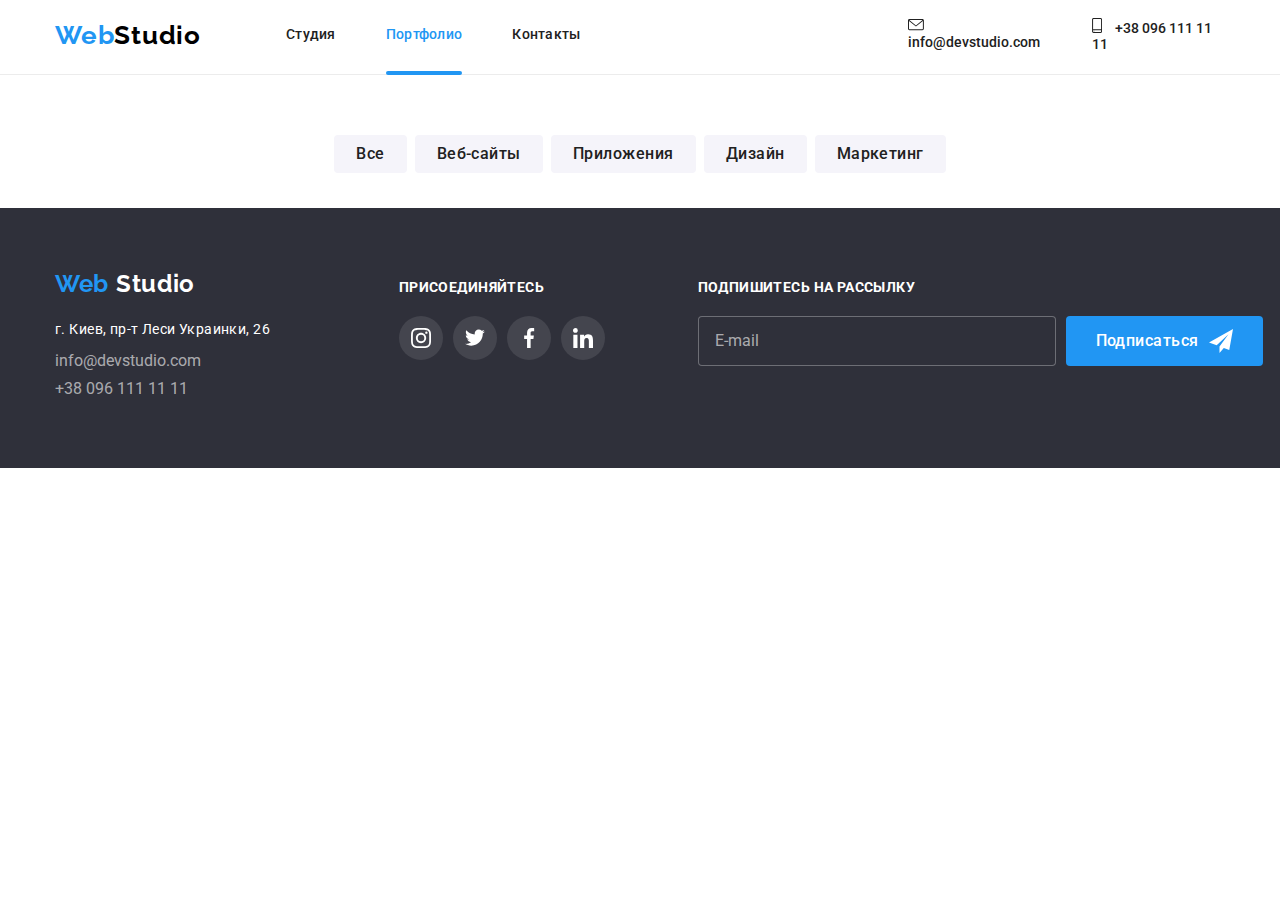
==== commit 1c732699: "Кнопки для портфоліо зроблено" ====
--- a/portfolio.html
+++ b/portfolio.html
@@ -88,7 +88,7 @@
     </header>
     <!--Блок main-->
 
-    <!-- <main>
+    <main>
       <section class="portfolio-section">
         <div class="container">
           <h1 hidden>Фильтр работ</h1>
@@ -115,7 +115,7 @@
               </button>
             </li>
           </ul>
-        </div> -->
+        </div>
 
     <!-- <h2 hidden>Наши работы</h2>
         <div class="container">
@@ -393,7 +393,6 @@
             </li>
           </ul>
         </div>
-        -->
 
         <!--Россылка-->
 
--- a/css/main.min.css
+++ b/css/main.min.css
@@ -1,2 +1,2 @@
-html{box-sizing:border-box}*,*::before,*::after{box-sizing:inherit}a{text-decoration:none;display:block}.list{padding:0;margin:0;list-style:none}body{background-color:#fff;font-family:"Roboto",sans-serif,"Raleway",sans-serif}img{display:block}.container{padding-right:15px;padding-left:15px;margin-right:auto;margin-left:auto}@media screen and (min-width: 480px){.container{width:480px}}@media screen and (min-width: 768px){.container{width:768px}}@media screen and (min-width: 1200px){.container{width:1200px}}@media screen and (min-width: 290px){.backdrop.is-hidden{visibility:hidden;opacity:0;pointer-events:none}.backdrop{position:fixed;top:0;left:0;height:100%;width:100%;padding:15px;background-color:rgba(0,0,0,0.2);opacity:1;visibility:visible;z-index:5;transition:all 250ms cubic-bezier(0.4, 0, 0.2, 1)}.backdrop.is-hidden .modal{transform:translate(-50%, -50%) scale(1.6)}.close-modal{display:flex;justify-content:center;align-items:center;position:absolute;top:8px;right:8px;width:30px;height:30px;border-radius:50px;background:#fff;cursor:pointer;border:1px solid rgba(0,0,0,0.1)}.close-modal:hover .modal-close-icon{fill:#2196f3}.modal{position:absolute;top:50%;left:50%;padding-top:40px;padding-right:20px;padding-bottom:40px;padding-left:20px;width:340px;height:610px;border-radius:4px;background-color:#fff;box-shadow:0px 1px 3px rgba(0,0,0,0.12),0px 1px 1px rgba(0,0,0,0.14),0px 2px 1px rgba(0,0,0,0.2);transform:translate(-50%, -50%) scale(1);transition:transform 250ms cubic-bezier(0.4, 0, 0.2, 1)}.modal-title{display:block;margin-top:0;margin-bottom:20px;font-weight:700;font-size:18px;line-height:1.4em;text-align:center;color:#212121}.form{display:block;margin-top:0}.form-field{display:block;position:relative}.form-field:not(:last-child){margin-bottom:28px}.form-input{height:30px;padding-top:0px;padding-right:42px;padding-bottom:0px;padding-left:42px;outline:0;width:249px;border:1px solid rgba(33,33,33,0.2);border-radius:4px}.label-name{position:absolute;top:55%;left:65px;transform:translateY(-50%);transition:transform 250ms cubic-bezier(0.4, 0, 0.2, 1);font-size:14px;line-height:1.14em;letter-spacing:0.01em;color:#757575}.form-field:focus-within>.label-name,.form-input:not(:placeholder-shown)+.label-name{font-size:12px;line-height:1.17;transform:translate(-26px, -39px);color:#2196f3}.form-textarea{height:120px;resize:none;padding:10px 15px;margin-bottom:0;outline:0;font-size:14px;line-height:1.14em;width:249px;border:1px solid rgba(33,33,33,0.2);border-radius:4px}.form-input:focus,.form-textarea:focus{border:1px solid #2196f3}.form-textarea:focus::placeholder{color:#2196f3}.checkbox-input{position:absolute;width:1px;height:1px;margin:-1px;border:0;padding:0;clip:rect(0 0 0 0);overflow:hidden}.checkbox-icon::before{content:"";display:block;align-items:center;cursor:pointer;margin-right:9px;width:15px;height:15px;border:2px solid black;border-radius:4px}.checkbox-input:checked+.checkbox-icon::before{border-color:#2196f3;background-color:#2196f3;background-image:url(../img/modal-icons/agreement-icon.svg);background-size:contain;background-repeat:no-repeat;background-origin:border-box;border-radius:4px;width:15px;height:15px;margin-right:9px}.checkbox-field{display:flex;justify-content:center;align-items:center;margin-bottom:30px;cursor:pointer}.checkbox-name{display:block;align-items:center;font-size:12px;line-height:1.16em;letter-spacing:0.03em;margin-bottom:0px;cursor:pointer;color:#757575}.checkbox-name .label-link{display:block;margin-left:4px;color:#2196f3;text-decoration:underline}.label-link:hover{color:#2196f3;text-decoration:none}.form-submit{display:block;padding:10px 55px;margin:0 auto;font-weight:700;font-size:16px;line-height:1.87em;letter-spacing:0.06em;border-radius:4px;border:none;cursor:pointer;color:#fff;background-color:#2196f3;box-shadow:0px 4px 4px rgba(0,0,0,0.15);transition:background-color 250ms cubic-bezier(0.4, 0, 0.2, 1)}.form-field .name-icon{display:flex;position:absolute;top:50%;left:40px;transform:translateY(-50%);transition:transform 250ms cubic-bezier(0.4, 0, 0.2, 1)}.form-field:focus-within .name-icon{fill:#2196f3}}@media screen and (min-width: 768px){.backdrop.is-hidden{visibility:hidden;opacity:0;pointer-events:none}.backdrop{position:fixed;top:0;height:100%;width:100%;background-color:rgba(0,0,0,0.2);opacity:1;visibility:visible;z-index:5;transition:all 250ms cubic-bezier(0.4, 0, 0.2, 1)}.modal{position:absolute;top:50%;left:50%;padding:40px;width:528px;height:581px;border-radius:4px;background-color:#fff;box-shadow:0px 1px 3px rgba(0,0,0,0.12),0px 1px 1px rgba(0,0,0,0.14),0px 2px 1px rgba(0,0,0,0.2);transform:translate(-50%, -50%) scale(1);transition:transform 250ms cubic-bezier(0.4, 0, 0.2, 1)}.backdrop.is-hidden .modal{transform:translate(-50%, -50%) scale(1.6)}.modal-title{display:block;margin-top:0;margin-bottom:30px;font-weight:700;font-size:20px;line-height:1.15em;text-align:center;color:#212121}.form{display:block;margin-top:0}.form-field{display:block;position:relative}.form-field:not(:last-child){margin-bottom:28px}.form-input{height:40px;padding-top:0px;padding-right:42px;padding-bottom:0px;padding-left:42px;outline:0;width:448px;border:1px solid rgba(33,33,33,0.2);border-radius:4px}.label-name{position:absolute;top:50%;left:42px;transform:translateY(-50%);transition:transform 250ms cubic-bezier(0.4, 0, 0.2, 1);font-size:14px;line-height:1.14em;letter-spacing:0.01em;color:#757575}.form-field:focus-within>.label-name,.form-input:not(:placeholder-shown)+.label-name{font-size:12px;line-height:1.17;transform:translate(-26px, -39px);color:#2196f3}.form-textarea{height:120px;resize:none;padding:10px 15px;margin-bottom:0;outline:0;font-size:14px;line-height:1.14em;width:448px;border:1px solid rgba(33,33,33,0.2);border-radius:4px}.form-input:focus,.form-textarea:focus{border:1px solid #2196f3}.form-textarea:focus::placeholder{color:#2196f3}.checkbox-input{position:absolute;width:1px;height:1px;margin:-1px;border:0;padding:0;clip:rect(0 0 0 0);overflow:hidden}.checkbox-icon::before{content:"";display:block;align-items:center;cursor:pointer;margin-right:9px;width:15px;height:15px;border:2px solid black;border-radius:4px}.checkbox-input:checked+.checkbox-icon::before{border-color:#2196f3;background-color:#2196f3;background-image:url(../img/modal-icons/agreement-icon.svg);background-size:contain;background-repeat:no-repeat;background-origin:border-box;border-radius:4px;width:15px;height:15px;margin-right:9px}.checkbox-field{display:flex;justify-content:center;align-items:center;margin-bottom:30px;cursor:pointer}.checkbox-name{display:flex;align-items:center;font-size:14px;line-height:1.71em;letter-spacing:0.01em;margin-bottom:0px;cursor:pointer;color:#757575}.checkbox-name .label-link{display:block;margin-left:4px;color:#2196f3;text-decoration:underline}.label-link:hover{color:#2196f3;text-decoration:none}.form-submit{display:block;padding:10px 55px;margin:0 auto;font-weight:700;font-size:16px;line-height:1.87em;letter-spacing:0.06em;border-radius:4px;border:none;cursor:pointer;color:#fff;background-color:#2196f3;box-shadow:0px 4px 4px rgba(0,0,0,0.15);transition:background-color 250ms cubic-bezier(0.4, 0, 0.2, 1)}.close-modal{display:flex;justify-content:center;align-items:center;position:absolute;top:8px;right:8px;width:30px;height:30px;border-radius:50px;background:#fff;cursor:pointer;border:1px solid rgba(0,0,0,0.1)}.close-modal:hover .modal-close-icon{fill:#2196f3}.form-field .name-icon{display:flex;position:absolute;top:50%;left:16px;transform:translateY(-50%);transition:transform 250ms cubic-bezier(0.4, 0, 0.2, 1)}.form-field:focus-within .name-icon{fill:#2196f3}}.page-header{background-color:#fff;border-bottom:1px solid #ececec}@media screen and (max-width: 767px){.menu-container{display:none;position:absolute;top:102%;left:0;width:100%;background-color:#fff;padding:60px;text-align:center;font-style:normal;font-weight:500;font-size:18px;line-height:1.16em}.menu-container.is-open{display:block}.menu-burger{display:inline-flex;margin:0;padding:0;border:none;background-color:transparent;outline:none}.menu-burger .icon-burger{display:none}.menu-burger:hover:focus .icon-burger{fill:#2196f3}.menu-burger:hover:focus .icon-cross{fill:#2196f3}.menu-burger.is-open .icon-burger{display:block}.menu-burger.is-open .icon-cross{display:none}}.container .main-nav{display:flex;align-items:center;justify-content:space-between;height:60px}.logo{display:flex;font-family:"Raleway",sans-serif;font-style:normal;font-weight:bold;font-size:26px;line-height:1.19em;letter-spacing:0.03em;color:#000}.logo-color{color:#2196f3}.contacts-icon{margin-right:10px;fill:currentColor}.contacts-icon:hover{fill:#2196f3}@media screen and (max-width: 767px){.page-header{position:relative}.nav-item-list{display:block;margin-bottom:40px}.nav-item-link{display:inline-flex;justify-content:center;align-items:center;font-family:"Roboto",sans-serif;font-style:normal;font-weight:500;font-size:18px;line-height:1.16em;letter-spacing:0.02em;color:#212121;transition:250ms cubic-bezier(0.4, 0, 0.2, 1)}.nav-item-link:hover,.nav-item-link:focus{color:#2196f3}.nav-item{display:block;position:relative;padding-bottom:8px}.nav-item:not(:last-child){margin-bottom:40px}.current{color:#2196f3}.current::after{content:"";display:block;position:absolute;bottom:0;width:30px;height:4px;background-color:#2196f3;border-radius:2px}.header-contacts{display:block;align-items:center}.contacts-ul{display:block;margin-top:0;margin-bottom:0;padding-left:0}.contacts-item{display:block}.contacts-item:not(:last-child){margin-bottom:16px}.contacts-item-link{display:block;align-items:center;font-family:"Roboto",sans-serif;font-weight:500;font-size:18px;line-height:1.16em;letter-spacing:0.02em;letter-spacing:0.02em;color:#757575;transition:250ms cubic-bezier(0.4, 0, 0.2, 1)}.contacts-item-link:hover,.contacts-item-link:focus{color:#2196f3}}@media screen and (min-width: 768px){.menu-burger{display:none}.menu-container{display:flex}.page-header{padding-top:5px;height:75px}.main-nav{display:flex;align-items:center;justify-content:space-between}.nav-item-list{display:flex}.nav-item{display:block;position:relative}.nav-item:not(:last-child){margin-right:50px}.nav-item-link{font-family:"Roboto",sans-serif;font-style:normal;font-weight:500;font-size:14px;line-height:1.14em;letter-spacing:0.02em;color:#212121;display:block;padding-top:32px;padding-bottom:32px;transition:250ms cubic-bezier(0.4, 0, 0.2, 1)}.nav-item-link:hover,.nav-item-link:focus{color:#2196f3}.logo{margin-right:75px}.current{color:#2196f3}.current::after{display:block;position:absolute;bottom:0;content:"";width:100%;height:4px;background-color:#2196f3;border-radius:2px}.header-contacts{display:flex;align-items:center}.contacts-ul{display:block;margin-top:0;margin-left:70px;margin-bottom:0;padding-left:0}.contacts-icon{margin-right:10px;fill:currentColor}.contacts-icon:hover{fill:#2196f3}.contacts-item{display:inline-block;align-items:center}.contacts-item:not(:last-child){margin-bottom:10px}.contacts-item-link{display:block;align-items:center;font-family:"Roboto",sans-serif;font-style:normal;font-weight:500;font-size:14px;color:#212121;transition:250ms cubic-bezier(0.4, 0, 0.2, 1)}.contacts-item-link:hover,.contacts-item-link:focus{color:#2196f3}}@media screen and (min-width: 1200px){.logo{margin-right:85px}.header-contacts{display:flex;align-items:center}.contacts-ul{display:flex;margin-left:297px}.contacts-item-link{margin-left:30px}.contacts-item{display:inline-block;align-items:center;margin-bottom:10px;margin-top:10px}}@media screen and (max-width: 479px){.hero-section{margin-top:0;text-align:center;background-color:#757575;background-image:linear-gradient(to right, rgba(47,48,58,0.8), rgba(47,48,58,0.8)),url("../img/mobile-480-400.jpg");background-repeat:no-repeat}.hero-section .container{padding-top:118px;padding-right:60px;padding-bottom:39px;padding-left:60px}.main-title{display:block;font-family:"Roboto",sans-serif;font-style:normal;font-weight:900;margin-top:0px;margin-bottom:30px;font-size:26px;line-height:1.61em;letter-spacing:0.06em;text-transform:uppercase;color:#fff}.hero-modal-btn{display:inline-block;font-family:"Roboto",sans-serif;font-style:normal;font-weight:500;font-size:16px;line-height:1.87em;height:50px;padding:10px 32px;letter-spacing:0.06em;color:#fff;background:#2196f3;box-shadow:0px 4px 4px rgba(0,0,0,0.15);border-radius:4px;border:none;cursor:pointer;transition:background-color 250ms cubic-bezier(0.4, 0, 0.2, 1)}}@media screen and (min-width: 480px){.hero-section{margin-top:0;text-align:center;background-color:#757575;background-image:linear-gradient(to right, rgba(47,48,58,0.8), rgba(47,48,58,0.8)),url("../img/mobile.jpg");background-repeat:no-repeat}.hero-section .container{padding-top:118px;padding-right:60px;padding-bottom:118px;padding-left:60px}.main-title{display:block;font-family:"Roboto",sans-serif;font-style:normal;font-weight:900;margin-top:0px;margin-bottom:30px;font-size:26px;line-height:1.61em;letter-spacing:0.06em;text-transform:uppercase;color:#fff}.hero-modal-btn{display:inline-block;font-family:"Roboto",sans-serif;font-style:normal;font-weight:500;font-size:16px;line-height:1.87em;height:50px;padding:10px 32px;letter-spacing:0.06em;color:#fff;background:#2196f3;box-shadow:0px 4px 4px rgba(0,0,0,0.15);border-radius:4px;border:none;cursor:pointer;transition:background-color 250ms cubic-bezier(0.4, 0, 0.2, 1)}}@media screen and (min-width: 768px){.hero-section{margin-top:0;text-align:center;background-color:#757575;background-image:linear-gradient(to right, rgba(47,48,58,0.8), rgba(47,48,58,0.8)),url("../img/Header.images.jpg");background-repeat:no-repeat}.hero-section .container{padding-top:200px;padding-right:64px;padding-bottom:235px;padding-left:64px}.main-title{display:block;font-family:"Roboto",sans-serif;font-style:normal;font-weight:900;margin-top:0px;margin-bottom:30px;font-size:26px;line-height:1.61em;letter-spacing:0.06em;text-transform:uppercase;color:#fff}.hero-modal-btn{display:inline-block;font-family:"Roboto",sans-serif;font-style:normal;font-weight:700;font-size:16px;line-height:1.87em;height:50px;padding:10px 32px;letter-spacing:0.06em;color:#fff;background:#2196f3;box-shadow:0px 4px 4px rgba(0,0,0,0.15);border-radius:4px;border:none;cursor:pointer;transition:background-color 250ms cubic-bezier(0.4, 0, 0.2, 1)}}@media screen and (min-width: 1200px){.hero-section{margin-top:0;text-align:center;background-color:#757575;background-image:linear-gradient(to right, rgba(47,48,58,0.8), rgba(47,48,58,0.8)),url("../img/Header.images.jpg");background-repeat:no-repeat}.hero-section .container{padding-top:200px;padding-right:100px;padding-bottom:200px;padding-left:100px}.main-title{font-weight:900;margin-top:0px;margin-bottom:30px;font-size:44px;line-height:1.36em;letter-spacing:0.06em;text-transform:uppercase;color:#fff}.hero-modal-btn{font-weight:700;font-size:16px;line-height:1.87em;height:50px;padding:10px 32px;letter-spacing:0.06em;color:#fff;background:#2196f3;box-shadow:0px 4px 4px rgba(0,0,0,0.15);border-radius:4px;border:none;cursor:pointer;transition:background-color 250ms cubic-bezier(0.4, 0, 0.2, 1)}}@media screen and (min-width: 200px){.icon-wrapper{display:flex;justify-content:center;align-items:center;margin-top:0;margin-right:0;margin-bottom:30px;max-width:450px;height:120px;border-radius:4px;background-color:#f5f4fa}.icon-1::before{content:"";width:270px;height:120px;background-image:url("../img/antenna-1.svg");background-repeat:no-repeat;background-position:center}.icon-2::before{content:"";width:270px;height:120px;background-image:url("../img/clock-1.svg");background-repeat:no-repeat;background-position:center}.icon-3::before{content:"";width:270px;height:120px;background-image:url("../img/diagram-1.svg");background-repeat:no-repeat;background-position:center}.icon-4::before{content:"";width:270px;height:120px;background-image:url("../img/astronaut-1.svg");background-repeat:no-repeat;background-position:center}.quality-section{padding-top:60px;padding-bottom:60px}.quality-list{display:block}.quality-item:not(:last-child){margin-bottom:30px}.quality-list-item{display:flex;justify-content:center;margin-top:0;margin-bottom:10px;max-width:450px;font-family:"Roboto",sans-serif;font-style:normal;font-weight:700;font-size:14px;line-height:1.14em;letter-spacing:0.03em;text-transform:uppercase;color:#212121}.discription-text{display:block;max-width:450px;margin-top:0;margin-bottom:0;font-family:"Roboto",sans-serif;font-style:normal;font-weight:400;font-size:14px;line-height:1.71em;letter-spacing:0.03em;color:#757575}}@media screen and (min-width: 768px){.icon-wrapper{display:flex;justify-content:center;align-items:center;margin-top:0;margin-right:0;margin-bottom:30px;width:354px;height:120px;border-radius:4px;background-color:#f5f4fa}.quality-list{display:flex;flex-wrap:wrap;justify-content:center}.quality-item:nth-child(odd){margin-right:30px;flex-basis:calc(50% - 30px)}.quality-item:nth-last-child(-n+2){margin-bottom:0}.quality-list-item{display:inline-block}.discription-text{width:354px}}@media screen and (min-width: 1200px){.quality-section{padding-top:95px;padding-bottom:95px}.icon-wrapper{width:270px}.quality-item:not(:last-child){margin-right:30px;flex-basis:unset;margin-bottom:0}.discription-text{width:270px}}@media screen and (max-width: 1199px){.work-exemples{display:none}}@media screen and (min-width: 1200px){.work-exemples{margin-bottom:95px}.work-exemples img{display:block}.exemple-list{display:flex;justify-content:center}.exemple-list-item:not(:last-child){margin-right:30px}.exemple-list-item{position:relative}.title-text{margin-top:0;margin-bottom:50px;font-family:"Roboto",sans-serif;font-style:normal;font-weight:bold;font-size:36px;line-height:1.16em;text-align:center;letter-spacing:0.03em;color:#212121}.work-list-text{display:flex;justify-content:center;align-items:center;margin-top:0;margin-bottom:0;position:absolute;right:0;bottom:0;left:0;height:70px;background:rgba(47,48,58,0.8);font-family:"Roboto",sans-serif;font-style:normal;font-weight:700;font-size:14px;line-height:1.14em;text-align:center;letter-spacing:0.03em;text-transform:uppercase;color:#fff}}@media screen and (min-width: 290px){.our-team-section{padding-top:60px;padding-bottom:60px;background-color:#f5f4fa}.title-text{display:flex;justify-content:center;font-weight:bold;font-size:28px;line-height:1.17em;margin-top:0px}.team-list{display:block}.team-list-item:not(:last-child){margin-bottom:30px}.team-list-item{max-width:450px;border-color:#f5f4fa;background-color:#fff;box-shadow:0px 2px 1px rgba(0,0,0,0.2),0px 1px 1px rgba(0,0,0,0.14),0px 1px 3px rgba(0,0,0,0.12);border-radius:0px 0px 4px 4px}.team-photo{max-width:100%;margin-top:0;margin-bottom:30px}.team-people-name{margin-top:0;margin-bottom:10px;font-family:"Roboto",sans-serif;font-style:normal;font-weight:500;font-size:16px;line-height:1.18em;text-align:center;letter-spacing:0.03em;color:#212121}.professon-name{margin-top:0;margin-bottom:16px;font-family:"Roboto",sans-serif;font-style:normal;font-weight:400;font-size:16px;line-height:1.18em;text-align:center;letter-spacing:0.03em;color:#757575}.social-list{padding-bottom:24px;display:flex;justify-content:center}.social-list>.social-list-item:not(:last-child){margin-right:10px}.social-list .social-wrapper{display:flex;justify-content:center;align-items:center;width:44px;height:44px;border-radius:50%;color:#afb1b8;transition:250ms cubic-bezier(0.4, 0, 0.2, 1)}.social-wrapper:hover{background-color:#2196f3;color:#fff}.social-icons-svg{fill:currentColor}}@media screen and (min-width: 768px){.team-list{display:flex;flex-wrap:wrap;justify-content:center}.team-list-item{max-width:354px}.team-list-item:nth-child(odd){margin-right:30px;flex-basis:calc(50% - 15px)}.team-list-item:nth-last-child(-n+2){margin-bottom:0}}@media screen and (min-width: 1200px){.our-team-section{min-width:1200px;padding-top:95px;padding-bottom:95px}.team-list-item{max-width:270px}.team-list-item:not(:last-child){margin-right:30px;flex-basis:unset;margin-bottom:0}.team-list-item:nth-last-child(-n+2){margin-bottom:0}.title-text{font-weight:bold;font-size:36px;line-height:1.16em}}@media screen and (min-width: 290px){.customers-section{padding-top:60px;padding-bottom:60px}.customers-list{display:flex;flex-wrap:wrap;justify-content:center}.customers-list-item{margin-bottom:30px;flex-basis:calc(50% - 30px);max-width:210px}.customers-list-item:nth-last-child(-n+2){margin-bottom:0}.customers-list-item:not(:nth-child(2n)){margin-right:30px}.customers-logo{display:flex;justify-content:center;align-items:center;border-width:1px;border-style:solid;border-color:#afb1b8;border-radius:4px;max-width:210px;height:90px;font-size:0;color:#afb1b8;transition:250ms cubic-bezier(0.4, 0, 0.2, 1)}.customers-icon{fill:currentColor}.customers-logo:hover{color:#2196f3;border-color:#2196f3}}@media screen and (min-width: 768px){.customers-list-item{margin-right:30px;height:90px;max-width:210px;flex-basis:calc(50% - 30px)}.customers-list-item:nth-child(3n){margin-right:0}.customers-list-item:nth-last-child(-n+3){margin-bottom:0}}@media screen and (min-width: 1200px){.customers-section{padding-top:95px;padding-bottom:95px}.customers-list-item{max-width:170px}.customers-list-item:not(:last-child){margin-right:30px;flex-basis:calc(50% - 30px)}}@media screen and (min-width: 290px){.footer-section{padding-top:60px;padding-bottom:60px;background-color:#2f303a}.footer-section .container{display:block;justify-content:center}.footer-contacts{min-width:231px;display:flex;flex-direction:column;align-items:center;flex-basis:25%;margin-bottom:50px}.mailing{display:block;margin-right:0px}.mailing-form{display:block;width:100%;max-width:450px}.join-to-us{margin-bottom:48px}.mailing-form input{display:block;height:50px;width:100%;max-width:450px;font-size:16px;line-height:1.25em;border:1px solid rgba(255,255,255,0.3);border-radius:4px;padding-top:15px;padding-left:16px;padding-bottom:15px;background-color:#2f303a}.footer-button-position{display:flex;justify-content:center;margin-top:20px}.footer-btn{display:flex;align-items:center;padding-top:12px;padding-right:30px;padding-bottom:12px;padding-left:30px;background:#2196f3;border:none;border-radius:4px;font-family:"Roboto",sans-serif;font-weight:500;font-size:16px;line-height:1.62em;text-align:center;letter-spacing:0.03em;color:#fff;cursor:pointer}.icon-send{display:flex;margin-left:10px;fill:currentColor}.footer-logo{display:block;margin-bottom:20px;font-family:"Raleway",sans-serif;font-style:normal;font-weight:bold;font-size:24px;line-height:1.16em;letter-spacing:0.03em;color:#fff}.footer-logo-color{color:#2196f3}.post-info{margin-bottom:10px;font-family:"Roboto",sans-serif;font-weight:400;font-size:14px;line-height:1.71em;letter-spacing:0.03em;color:#fff}.footer-contacts-link,.footer-contacts-item{margin-bottom:10px;color:rgba(255,255,255,0.6)}.footer-contacts-link:hover,.footer-contacts-link:focus,.footer-contacts-item:hover,.footer-contacts-item:focus{color:#2196f3}.footer-social-list{display:flex;justify-content:center;align-items:center}.footer-social-list-item:not(:last-child){margin-right:10px}.footer-social-wrapper{display:flex;justify-content:center;align-items:center;width:44px;height:44px;border-radius:50%;box-shadow:none;background:rgba(255,255,255,0.1);transition:250ms cubic-bezier(0.4, 0, 0.2, 1)}.footer-social-wrapper:hover{background-color:#2196f3}.footer-social-icon{fill:#fff}.footer-title{text-align:center;margin-bottom:20px;padding-top:12px;font-family:"Roboto",sans-serif;font-style:normal;font-weight:700;font-size:14px;line-height:1.14em;letter-spacing:0.03em;text-transform:uppercase;color:#fff}.footer-form-label{text-align:center;display:block;padding-top:12px;font-family:"Roboto",sans-serif;font-style:normal;font-weight:700;font-size:14px;margin-bottom:20px;line-height:1.14em;letter-spacing:0.03em;text-transform:uppercase;color:#fff}.footer-form{display:block}.input-form-footer{color:#fff;font-weight:400}.input-form-footer::placeholder{color:rgba(255,255,255,0.6)}}@media screen and (min-width: 768px){.footer-section .container{display:flex;align-items:baseline;flex-direction:row;flex-wrap:wrap;position:relative}.footer-contacts{flex-basis:50%}.mailing-form{display:block;width:100%;max-width:450px}.join-to-us{flex-basis:50%}.mailing{display:flex;flex-direction:column;align-items:center;flex-basis:100%}}@media screen and (min-width: 1200px){.footer-section .container{display:flex;flex-wrap:nowrap;align-items:baseline;position:relative}.mailing-form input{display:block;height:50px;width:100%;width:358px;font-size:16px;line-height:1.25em}.footer-button-position{display:flex;margin-left:10px;margin-top:0}.mailing-form{display:flex;width:100%;width:358px}.footer-form{display:flex}.footer-contacts{display:block;margin-right:80px;margin-bottom:0}.join-to-us{margin-right:35px}.mailing{display:block;flex-direction:column;flex-basis:100%}.footer-form-label{display:flex;padding-top:12px}.footer-social-list{display:flex;justify-content:flex-start;align-items:center}.footer-title{display:flex;margin-bottom:20px;padding-top:12px}}.portfolio-section{padding-top:95px;padding-bottom:95px}.portfolio-list{display:flex;justify-content:center;margin-bottom:35px}.work-list{display:flex;flex-wrap:wrap}.work-list>.work-list-item:hover{box-shadow:1px 4px 6px rgba(0,0,0,0.16),0px 4px 4px rgba(0,0,0,0.06),0px 1px 1px rgba(0,0,0,0.12)}.work-list-item:nth-child(3n){margin-right:0}.work-list-item:nth-last-child(-n+3){margin-bottom:0}.portfolio-section img{max-width:100%}.portfolio-modal-btn{border-radius:4px;border:none;font-family:"Roboto",sans-serif;font-style:normal;font-weight:500;font-size:16px;line-height:1.62em;text-align:center;letter-spacing:0.03em;color:#212121;padding-top:6px;padding-right:22px;padding-bottom:6px;padding-left:22px;background:#f5f4fa;transition:250ms cubic-bezier(0.4, 0, 0.2, 1)}.portfolio-list-btn{display:block}.portfolio-list-btn:hover{box-shadow:0px 2px 2px rgba(0,0,0,0.12),0px 1px 2px rgba(0,0,0,0.08),0px 3px 1px rgba(0,0,0,0.1);border-radius:4px}.portfolio-list-btn:not(:last-child){margin-right:8px}.portfolio-modal-btn:hover{background-color:#2196f3;color:#fff}.portfolio-poster{margin-top:0px}.work-title{margin-bottom:4px;font-family:"Roboto",sans-serif;font-style:normal;font-weight:700;font-size:18px;line-height:2em;letter-spacing:0.06em;color:#212121}.work-art{font-family:"Roboto",sans-serif;font-style:normal;font-weight:400;font-size:16px;line-height:1.87em;letter-spacing:0.03em;color:#757575}.portfolio-text-wrapper{padding-top:20px;padding-right:24px;padding-bottom:20px;padding-left:24px}.work-discription{position:absolute;top:100%;right:0;width:100%;height:100%;transition:250ms cubic-bezier(0.4, 0, 0.2, 1);margin-bottom:0px;padding-top:66px;padding-bottom:60px;padding-left:24px;padding-right:24px;font-family:"Roboto",sans-serif;font-style:normal;font-weight:400;font-size:18px;line-height:1.55em;letter-spacing:0.03em;color:#fff;background:rgba(33,150,243,0.9)}.work-list-item{width:calc((100% - 60px) / 3);margin-right:30px;margin-bottom:30px;border:1px solid #eeeeee;transition:250ms cubic-bezier(0.4, 0, 0.2, 1)}.animation:hover .work-discription{top:0}.overlay{position:relative;overflow:hidden}
+html{box-sizing:border-box}*,*::before,*::after{box-sizing:inherit}a{text-decoration:none;display:block}.list{padding:0;margin:0;list-style:none}body{background-color:#fff;font-family:"Roboto",sans-serif,"Raleway",sans-serif}img{display:block}.container{padding-right:15px;padding-left:15px;margin-right:auto;margin-left:auto}@media screen and (min-width: 480px){.container{width:480px}}@media screen and (min-width: 768px){.container{width:768px}}@media screen and (min-width: 1200px){.container{width:1200px}}@media screen and (min-width: 290px){.backdrop.is-hidden{visibility:hidden;opacity:0;pointer-events:none}.backdrop{position:fixed;top:0;left:0;height:100%;width:100%;padding:15px;background-color:rgba(0,0,0,0.2);opacity:1;visibility:visible;z-index:5;transition:all 250ms cubic-bezier(0.4, 0, 0.2, 1)}.backdrop.is-hidden .modal{transform:translate(-50%, -50%) scale(1.6)}.close-modal{display:flex;justify-content:center;align-items:center;position:absolute;top:8px;right:8px;width:30px;height:30px;border-radius:50px;background:#fff;cursor:pointer;border:1px solid rgba(0,0,0,0.1)}.close-modal:hover .modal-close-icon{fill:#2196f3}.modal{position:absolute;top:50%;left:50%;padding-top:40px;padding-right:20px;padding-bottom:40px;padding-left:20px;width:340px;height:610px;border-radius:4px;background-color:#fff;box-shadow:0px 1px 3px rgba(0,0,0,0.12),0px 1px 1px rgba(0,0,0,0.14),0px 2px 1px rgba(0,0,0,0.2);transform:translate(-50%, -50%) scale(1);transition:transform 250ms cubic-bezier(0.4, 0, 0.2, 1)}.modal-title{display:block;margin-top:0;margin-bottom:20px;font-weight:700;font-size:18px;line-height:1.4em;text-align:center;color:#212121}.form{display:block;margin-top:0}.form-field{display:block;position:relative}.form-field:not(:last-child){margin-bottom:28px}.form-input{height:30px;padding-top:0px;padding-right:42px;padding-bottom:0px;padding-left:42px;outline:0;width:249px;border:1px solid rgba(33,33,33,0.2);border-radius:4px}.label-name{position:absolute;top:55%;left:65px;transform:translateY(-50%);transition:transform 250ms cubic-bezier(0.4, 0, 0.2, 1);font-size:14px;line-height:1.14em;letter-spacing:0.01em;color:#757575}.form-field:focus-within>.label-name,.form-input:not(:placeholder-shown)+.label-name{font-size:12px;line-height:1.17;transform:translate(-26px, -39px);color:#2196f3}.form-textarea{height:120px;resize:none;padding:10px 15px;margin-bottom:0;outline:0;font-size:14px;line-height:1.14em;width:249px;border:1px solid rgba(33,33,33,0.2);border-radius:4px}.form-input:focus,.form-textarea:focus{border:1px solid #2196f3}.form-textarea:focus::placeholder{color:#2196f3}.checkbox-input{position:absolute;width:1px;height:1px;margin:-1px;border:0;padding:0;clip:rect(0 0 0 0);overflow:hidden}.checkbox-icon::before{content:"";display:block;align-items:center;cursor:pointer;margin-right:9px;width:15px;height:15px;border:2px solid black;border-radius:4px}.checkbox-input:checked+.checkbox-icon::before{border-color:#2196f3;background-color:#2196f3;background-image:url(../img/modal-icons/agreement-icon.svg);background-size:contain;background-repeat:no-repeat;background-origin:border-box;border-radius:4px;width:15px;height:15px;margin-right:9px}.checkbox-field{display:flex;justify-content:center;align-items:center;margin-bottom:30px;cursor:pointer}.checkbox-name{display:block;align-items:center;font-size:12px;line-height:1.16em;letter-spacing:0.03em;margin-bottom:0px;cursor:pointer;color:#757575}.checkbox-name .label-link{display:block;margin-left:4px;color:#2196f3;text-decoration:underline}.label-link:hover{color:#2196f3;text-decoration:none}.form-submit{display:block;padding:10px 55px;margin:0 auto;font-weight:700;font-size:16px;line-height:1.87em;letter-spacing:0.06em;border-radius:4px;border:none;cursor:pointer;color:#fff;background-color:#2196f3;box-shadow:0px 4px 4px rgba(0,0,0,0.15);transition:background-color 250ms cubic-bezier(0.4, 0, 0.2, 1)}.form-field .name-icon{display:flex;position:absolute;top:50%;left:40px;transform:translateY(-50%);transition:transform 250ms cubic-bezier(0.4, 0, 0.2, 1)}.form-field:focus-within .name-icon{fill:#2196f3}}@media screen and (min-width: 768px){.backdrop.is-hidden{visibility:hidden;opacity:0;pointer-events:none}.backdrop{position:fixed;top:0;height:100%;width:100%;background-color:rgba(0,0,0,0.2);opacity:1;visibility:visible;z-index:5;transition:all 250ms cubic-bezier(0.4, 0, 0.2, 1)}.modal{position:absolute;top:50%;left:50%;padding:40px;width:528px;height:581px;border-radius:4px;background-color:#fff;box-shadow:0px 1px 3px rgba(0,0,0,0.12),0px 1px 1px rgba(0,0,0,0.14),0px 2px 1px rgba(0,0,0,0.2);transform:translate(-50%, -50%) scale(1);transition:transform 250ms cubic-bezier(0.4, 0, 0.2, 1)}.backdrop.is-hidden .modal{transform:translate(-50%, -50%) scale(1.6)}.modal-title{display:block;margin-top:0;margin-bottom:30px;font-weight:700;font-size:20px;line-height:1.15em;text-align:center;color:#212121}.form{display:block;margin-top:0}.form-field{display:block;position:relative}.form-field:not(:last-child){margin-bottom:28px}.form-input{height:40px;padding-top:0px;padding-right:42px;padding-bottom:0px;padding-left:42px;outline:0;width:448px;border:1px solid rgba(33,33,33,0.2);border-radius:4px}.label-name{position:absolute;top:50%;left:42px;transform:translateY(-50%);transition:transform 250ms cubic-bezier(0.4, 0, 0.2, 1);font-size:14px;line-height:1.14em;letter-spacing:0.01em;color:#757575}.form-field:focus-within>.label-name,.form-input:not(:placeholder-shown)+.label-name{font-size:12px;line-height:1.17;transform:translate(-26px, -39px);color:#2196f3}.form-textarea{height:120px;resize:none;padding:10px 15px;margin-bottom:0;outline:0;font-size:14px;line-height:1.14em;width:448px;border:1px solid rgba(33,33,33,0.2);border-radius:4px}.form-input:focus,.form-textarea:focus{border:1px solid #2196f3}.form-textarea:focus::placeholder{color:#2196f3}.checkbox-input{position:absolute;width:1px;height:1px;margin:-1px;border:0;padding:0;clip:rect(0 0 0 0);overflow:hidden}.checkbox-icon::before{content:"";display:block;align-items:center;cursor:pointer;margin-right:9px;width:15px;height:15px;border:2px solid black;border-radius:4px}.checkbox-input:checked+.checkbox-icon::before{border-color:#2196f3;background-color:#2196f3;background-image:url(../img/modal-icons/agreement-icon.svg);background-size:contain;background-repeat:no-repeat;background-origin:border-box;border-radius:4px;width:15px;height:15px;margin-right:9px}.checkbox-field{display:flex;justify-content:center;align-items:center;margin-bottom:30px;cursor:pointer}.checkbox-name{display:flex;align-items:center;font-size:14px;line-height:1.71em;letter-spacing:0.01em;margin-bottom:0px;cursor:pointer;color:#757575}.checkbox-name .label-link{display:block;margin-left:4px;color:#2196f3;text-decoration:underline}.label-link:hover{color:#2196f3;text-decoration:none}.form-submit{display:block;padding:10px 55px;margin:0 auto;font-weight:700;font-size:16px;line-height:1.87em;letter-spacing:0.06em;border-radius:4px;border:none;cursor:pointer;color:#fff;background-color:#2196f3;box-shadow:0px 4px 4px rgba(0,0,0,0.15);transition:background-color 250ms cubic-bezier(0.4, 0, 0.2, 1)}.close-modal{display:flex;justify-content:center;align-items:center;position:absolute;top:8px;right:8px;width:30px;height:30px;border-radius:50px;background:#fff;cursor:pointer;border:1px solid rgba(0,0,0,0.1)}.close-modal:hover .modal-close-icon{fill:#2196f3}.form-field .name-icon{display:flex;position:absolute;top:50%;left:16px;transform:translateY(-50%);transition:transform 250ms cubic-bezier(0.4, 0, 0.2, 1)}.form-field:focus-within .name-icon{fill:#2196f3}}.page-header{background-color:#fff;border-bottom:1px solid #ececec}@media screen and (max-width: 767px){.menu-container{display:none;position:absolute;top:102%;left:0;width:100%;background-color:#fff;padding:60px;text-align:center;font-style:normal;font-weight:500;font-size:18px;line-height:1.16em}.menu-container.is-open{display:block}.menu-burger{display:inline-flex;margin:0;padding:0;border:none;background-color:transparent;outline:none}.menu-burger .icon-burger{display:none}.menu-burger:hover:focus .icon-burger{fill:#2196f3}.menu-burger:hover:focus .icon-cross{fill:#2196f3}.menu-burger.is-open .icon-burger{display:block}.menu-burger.is-open .icon-cross{display:none}}.container .main-nav{display:flex;align-items:center;justify-content:space-between;height:60px}.logo{display:flex;font-family:"Raleway",sans-serif;font-style:normal;font-weight:bold;font-size:26px;line-height:1.19em;letter-spacing:0.03em;color:#000}.logo-color{color:#2196f3}.contacts-icon{margin-right:10px;fill:currentColor}.contacts-icon:hover{fill:#2196f3}@media screen and (max-width: 767px){.page-header{position:relative}.nav-item-list{display:block;margin-bottom:40px}.nav-item-link{display:inline-flex;justify-content:center;align-items:center;font-family:"Roboto",sans-serif;font-style:normal;font-weight:500;font-size:18px;line-height:1.16em;letter-spacing:0.02em;color:#212121;transition:250ms cubic-bezier(0.4, 0, 0.2, 1)}.nav-item-link:hover,.nav-item-link:focus{color:#2196f3}.nav-item{display:block;position:relative;padding-bottom:8px}.nav-item:not(:last-child){margin-bottom:40px}.current{color:#2196f3}.current::after{content:"";display:block;position:absolute;bottom:0;width:30px;height:4px;background-color:#2196f3;border-radius:2px}.header-contacts{display:block;align-items:center}.contacts-ul{display:block;margin-top:0;margin-bottom:0;padding-left:0}.contacts-item{display:block}.contacts-item:not(:last-child){margin-bottom:16px}.contacts-item-link{display:block;align-items:center;font-family:"Roboto",sans-serif;font-weight:500;font-size:18px;line-height:1.16em;letter-spacing:0.02em;letter-spacing:0.02em;color:#757575;transition:250ms cubic-bezier(0.4, 0, 0.2, 1)}.contacts-item-link:hover,.contacts-item-link:focus{color:#2196f3}}@media screen and (min-width: 768px){.menu-burger{display:none}.menu-container{display:flex}.page-header{padding-top:5px;height:75px}.main-nav{display:flex;align-items:center;justify-content:space-between}.nav-item-list{display:flex}.nav-item{display:block;position:relative}.nav-item:not(:last-child){margin-right:50px}.nav-item-link{font-family:"Roboto",sans-serif;font-style:normal;font-weight:500;font-size:14px;line-height:1.14em;letter-spacing:0.02em;color:#212121;display:block;padding-top:32px;padding-bottom:32px;transition:250ms cubic-bezier(0.4, 0, 0.2, 1)}.nav-item-link:hover,.nav-item-link:focus{color:#2196f3}.logo{margin-right:75px}.current{color:#2196f3}.current::after{display:block;position:absolute;bottom:0;content:"";width:100%;height:4px;background-color:#2196f3;border-radius:2px}.header-contacts{display:flex;align-items:center}.contacts-ul{display:block;margin-top:0;margin-left:70px;margin-bottom:0;padding-left:0}.contacts-icon{margin-right:10px;fill:currentColor}.contacts-icon:hover{fill:#2196f3}.contacts-item{display:inline-block;align-items:center}.contacts-item:not(:last-child){margin-bottom:10px}.contacts-item-link{display:block;align-items:center;font-family:"Roboto",sans-serif;font-style:normal;font-weight:500;font-size:14px;color:#212121;transition:250ms cubic-bezier(0.4, 0, 0.2, 1)}.contacts-item-link:hover,.contacts-item-link:focus{color:#2196f3}}@media screen and (min-width: 1200px){.logo{margin-right:85px}.header-contacts{display:flex;align-items:center}.contacts-ul{display:flex;margin-left:297px}.contacts-item-link{margin-left:30px}.contacts-item{display:inline-block;align-items:center;margin-bottom:10px;margin-top:10px}}@media screen and (max-width: 479px){.hero-section{margin-top:0;text-align:center;background-color:#757575;background-image:linear-gradient(to right, rgba(47,48,58,0.8), rgba(47,48,58,0.8)),url("../img/mobile-480-400.jpg");background-repeat:no-repeat}.hero-section .container{padding-top:118px;padding-right:60px;padding-bottom:39px;padding-left:60px}.main-title{display:block;font-family:"Roboto",sans-serif;font-style:normal;font-weight:900;margin-top:0px;margin-bottom:30px;font-size:26px;line-height:1.61em;letter-spacing:0.06em;text-transform:uppercase;color:#fff}.hero-modal-btn{display:inline-block;font-family:"Roboto",sans-serif;font-style:normal;font-weight:500;font-size:16px;line-height:1.87em;height:50px;padding:10px 32px;letter-spacing:0.06em;color:#fff;background:#2196f3;box-shadow:0px 4px 4px rgba(0,0,0,0.15);border-radius:4px;border:none;cursor:pointer;transition:background-color 250ms cubic-bezier(0.4, 0, 0.2, 1)}}@media screen and (min-width: 480px){.hero-section{margin-top:0;text-align:center;background-color:#757575;background-image:linear-gradient(to right, rgba(47,48,58,0.8), rgba(47,48,58,0.8)),url("../img/mobile.jpg");background-repeat:no-repeat}.hero-section .container{padding-top:118px;padding-right:60px;padding-bottom:118px;padding-left:60px}.main-title{display:block;font-family:"Roboto",sans-serif;font-style:normal;font-weight:900;margin-top:0px;margin-bottom:30px;font-size:26px;line-height:1.61em;letter-spacing:0.06em;text-transform:uppercase;color:#fff}.hero-modal-btn{display:inline-block;font-family:"Roboto",sans-serif;font-style:normal;font-weight:500;font-size:16px;line-height:1.87em;height:50px;padding:10px 32px;letter-spacing:0.06em;color:#fff;background:#2196f3;box-shadow:0px 4px 4px rgba(0,0,0,0.15);border-radius:4px;border:none;cursor:pointer;transition:background-color 250ms cubic-bezier(0.4, 0, 0.2, 1)}}@media screen and (min-width: 768px){.hero-section{margin-top:0;text-align:center;background-color:#757575;background-image:linear-gradient(to right, rgba(47,48,58,0.8), rgba(47,48,58,0.8)),url("../img/Header.images.jpg");background-repeat:no-repeat}.hero-section .container{padding-top:200px;padding-right:64px;padding-bottom:235px;padding-left:64px}.main-title{display:block;font-family:"Roboto",sans-serif;font-style:normal;font-weight:900;margin-top:0px;margin-bottom:30px;font-size:26px;line-height:1.61em;letter-spacing:0.06em;text-transform:uppercase;color:#fff}.hero-modal-btn{display:inline-block;font-family:"Roboto",sans-serif;font-style:normal;font-weight:700;font-size:16px;line-height:1.87em;height:50px;padding:10px 32px;letter-spacing:0.06em;color:#fff;background:#2196f3;box-shadow:0px 4px 4px rgba(0,0,0,0.15);border-radius:4px;border:none;cursor:pointer;transition:background-color 250ms cubic-bezier(0.4, 0, 0.2, 1)}}@media screen and (min-width: 1200px){.hero-section{margin-top:0;text-align:center;background-color:#757575;background-image:linear-gradient(to right, rgba(47,48,58,0.8), rgba(47,48,58,0.8)),url("../img/Header.images.jpg");background-repeat:no-repeat}.hero-section .container{padding-top:200px;padding-right:100px;padding-bottom:200px;padding-left:100px}.main-title{font-weight:900;margin-top:0px;margin-bottom:30px;font-size:44px;line-height:1.36em;letter-spacing:0.06em;text-transform:uppercase;color:#fff}.hero-modal-btn{font-weight:700;font-size:16px;line-height:1.87em;height:50px;padding:10px 32px;letter-spacing:0.06em;color:#fff;background:#2196f3;box-shadow:0px 4px 4px rgba(0,0,0,0.15);border-radius:4px;border:none;cursor:pointer;transition:background-color 250ms cubic-bezier(0.4, 0, 0.2, 1)}}@media screen and (min-width: 200px){.icon-wrapper{display:flex;justify-content:center;align-items:center;margin-top:0;margin-right:0;margin-bottom:30px;max-width:450px;height:120px;border-radius:4px;background-color:#f5f4fa}.icon-1::before{content:"";width:270px;height:120px;background-image:url("../img/antenna-1.svg");background-repeat:no-repeat;background-position:center}.icon-2::before{content:"";width:270px;height:120px;background-image:url("../img/clock-1.svg");background-repeat:no-repeat;background-position:center}.icon-3::before{content:"";width:270px;height:120px;background-image:url("../img/diagram-1.svg");background-repeat:no-repeat;background-position:center}.icon-4::before{content:"";width:270px;height:120px;background-image:url("../img/astronaut-1.svg");background-repeat:no-repeat;background-position:center}.quality-section{padding-top:60px;padding-bottom:60px}.quality-list{display:block}.quality-item:not(:last-child){margin-bottom:30px}.quality-list-item{display:flex;justify-content:center;margin-top:0;margin-bottom:10px;max-width:450px;font-family:"Roboto",sans-serif;font-style:normal;font-weight:700;font-size:14px;line-height:1.14em;letter-spacing:0.03em;text-transform:uppercase;color:#212121}.discription-text{display:block;max-width:450px;margin-top:0;margin-bottom:0;font-family:"Roboto",sans-serif;font-style:normal;font-weight:400;font-size:14px;line-height:1.71em;letter-spacing:0.03em;color:#757575}}@media screen and (min-width: 768px){.icon-wrapper{display:flex;justify-content:center;align-items:center;margin-top:0;margin-right:0;margin-bottom:30px;width:354px;height:120px;border-radius:4px;background-color:#f5f4fa}.quality-list{display:flex;flex-wrap:wrap;justify-content:center}.quality-item:nth-child(odd){margin-right:30px;flex-basis:calc(50% - 30px)}.quality-item:nth-last-child(-n+2){margin-bottom:0}.quality-list-item{display:inline-block}.discription-text{width:354px}}@media screen and (min-width: 1200px){.quality-section{padding-top:95px;padding-bottom:95px}.icon-wrapper{width:270px}.quality-item:not(:last-child){margin-right:30px;flex-basis:unset;margin-bottom:0}.discription-text{width:270px}}@media screen and (max-width: 1199px){.work-exemples{display:none}}@media screen and (min-width: 1200px){.work-exemples{margin-bottom:95px}.work-exemples img{display:block}.exemple-list{display:flex;justify-content:center}.exemple-list-item:not(:last-child){margin-right:30px}.exemple-list-item{position:relative}.title-text{margin-top:0;margin-bottom:50px;font-family:"Roboto",sans-serif;font-style:normal;font-weight:bold;font-size:36px;line-height:1.16em;text-align:center;letter-spacing:0.03em;color:#212121}.work-list-text{display:flex;justify-content:center;align-items:center;margin-top:0;margin-bottom:0;position:absolute;right:0;bottom:0;left:0;height:70px;background:rgba(47,48,58,0.8);font-family:"Roboto",sans-serif;font-style:normal;font-weight:700;font-size:14px;line-height:1.14em;text-align:center;letter-spacing:0.03em;text-transform:uppercase;color:#fff}}@media screen and (min-width: 290px){.our-team-section{padding-top:60px;padding-bottom:60px;background-color:#f5f4fa}.title-text{display:flex;justify-content:center;font-weight:bold;font-size:28px;line-height:1.17em;margin-top:0px}.team-list{display:block}.team-list-item:not(:last-child){margin-bottom:30px}.team-list-item{max-width:450px;border-color:#f5f4fa;background-color:#fff;box-shadow:0px 2px 1px rgba(0,0,0,0.2),0px 1px 1px rgba(0,0,0,0.14),0px 1px 3px rgba(0,0,0,0.12);border-radius:0px 0px 4px 4px}.team-photo{max-width:100%;margin-top:0;margin-bottom:30px}.team-people-name{margin-top:0;margin-bottom:10px;font-family:"Roboto",sans-serif;font-style:normal;font-weight:500;font-size:16px;line-height:1.18em;text-align:center;letter-spacing:0.03em;color:#212121}.professon-name{margin-top:0;margin-bottom:16px;font-family:"Roboto",sans-serif;font-style:normal;font-weight:400;font-size:16px;line-height:1.18em;text-align:center;letter-spacing:0.03em;color:#757575}.social-list{padding-bottom:24px;display:flex;justify-content:center}.social-list>.social-list-item:not(:last-child){margin-right:10px}.social-list .social-wrapper{display:flex;justify-content:center;align-items:center;width:44px;height:44px;border-radius:50%;color:#afb1b8;transition:250ms cubic-bezier(0.4, 0, 0.2, 1)}.social-wrapper:hover{background-color:#2196f3;color:#fff}.social-icons-svg{fill:currentColor}}@media screen and (min-width: 768px){.team-list{display:flex;flex-wrap:wrap;justify-content:center}.team-list-item{max-width:354px}.team-list-item:nth-child(odd){margin-right:30px;flex-basis:calc(50% - 15px)}.team-list-item:nth-last-child(-n+2){margin-bottom:0}}@media screen and (min-width: 1200px){.our-team-section{min-width:1200px;padding-top:95px;padding-bottom:95px}.team-list-item{max-width:270px}.team-list-item:not(:last-child){margin-right:30px;flex-basis:unset;margin-bottom:0}.team-list-item:nth-last-child(-n+2){margin-bottom:0}.title-text{font-weight:bold;font-size:36px;line-height:1.16em}}@media screen and (min-width: 290px){.customers-section{padding-top:60px;padding-bottom:60px}.customers-list{display:flex;flex-wrap:wrap;justify-content:center}.customers-list-item{margin-bottom:30px;flex-basis:calc(50% - 30px);max-width:210px}.customers-list-item:nth-last-child(-n+2){margin-bottom:0}.customers-list-item:not(:nth-child(2n)){margin-right:30px}.customers-logo{display:flex;justify-content:center;align-items:center;border-width:1px;border-style:solid;border-color:#afb1b8;border-radius:4px;max-width:210px;height:90px;font-size:0;color:#afb1b8;transition:250ms cubic-bezier(0.4, 0, 0.2, 1)}.customers-icon{fill:currentColor}.customers-logo:hover{color:#2196f3;border-color:#2196f3}}@media screen and (min-width: 768px){.customers-list-item{margin-right:30px;height:90px;max-width:210px;flex-basis:calc(50% - 30px)}.customers-list-item:nth-child(3n){margin-right:0}.customers-list-item:nth-last-child(-n+3){margin-bottom:0}}@media screen and (min-width: 1200px){.customers-section{padding-top:95px;padding-bottom:95px}.customers-list-item{max-width:170px}.customers-list-item:not(:last-child){margin-right:30px;flex-basis:calc(50% - 30px)}}@media screen and (min-width: 290px){.footer-section{padding-top:60px;padding-bottom:60px;background-color:#2f303a}.footer-section .container{display:block;justify-content:center}.footer-contacts{min-width:231px;display:flex;flex-direction:column;align-items:center;flex-basis:25%;margin-bottom:50px}.mailing{display:block;margin-right:0px}.mailing-form{display:block;width:100%;max-width:450px}.join-to-us{margin-bottom:48px}.mailing-form input{display:block;height:50px;width:100%;max-width:450px;font-size:16px;line-height:1.25em;border:1px solid rgba(255,255,255,0.3);border-radius:4px;padding-top:15px;padding-left:16px;padding-bottom:15px;background-color:#2f303a}.footer-button-position{display:flex;justify-content:center;margin-top:20px}.footer-btn{display:flex;align-items:center;padding-top:12px;padding-right:30px;padding-bottom:12px;padding-left:30px;background:#2196f3;border:none;border-radius:4px;font-family:"Roboto",sans-serif;font-weight:500;font-size:16px;line-height:1.62em;text-align:center;letter-spacing:0.03em;color:#fff;cursor:pointer}.icon-send{display:flex;margin-left:10px;fill:currentColor}.footer-logo{display:block;margin-bottom:20px;font-family:"Raleway",sans-serif;font-style:normal;font-weight:bold;font-size:24px;line-height:1.16em;letter-spacing:0.03em;color:#fff}.footer-logo-color{color:#2196f3}.post-info{margin-bottom:10px;font-family:"Roboto",sans-serif;font-weight:400;font-size:14px;line-height:1.71em;letter-spacing:0.03em;color:#fff}.footer-contacts-link,.footer-contacts-item{margin-bottom:10px;color:rgba(255,255,255,0.6)}.footer-contacts-link:hover,.footer-contacts-link:focus,.footer-contacts-item:hover,.footer-contacts-item:focus{color:#2196f3}.footer-social-list{display:flex;justify-content:center;align-items:center}.footer-social-list-item:not(:last-child){margin-right:10px}.footer-social-wrapper{display:flex;justify-content:center;align-items:center;width:44px;height:44px;border-radius:50%;box-shadow:none;background:rgba(255,255,255,0.1);transition:250ms cubic-bezier(0.4, 0, 0.2, 1)}.footer-social-wrapper:hover{background-color:#2196f3}.footer-social-icon{fill:#fff}.footer-title{text-align:center;margin-bottom:20px;padding-top:12px;font-family:"Roboto",sans-serif;font-style:normal;font-weight:700;font-size:14px;line-height:1.14em;letter-spacing:0.03em;text-transform:uppercase;color:#fff}.footer-form-label{text-align:center;display:block;padding-top:12px;font-family:"Roboto",sans-serif;font-style:normal;font-weight:700;font-size:14px;margin-bottom:20px;line-height:1.14em;letter-spacing:0.03em;text-transform:uppercase;color:#fff}.footer-form{display:block}.input-form-footer{color:#fff;font-weight:400}.input-form-footer::placeholder{color:rgba(255,255,255,0.6)}}@media screen and (min-width: 768px){.footer-section .container{display:flex;align-items:baseline;flex-direction:row;flex-wrap:wrap;position:relative}.footer-contacts{flex-basis:50%}.mailing-form{display:block;width:100%;max-width:450px}.join-to-us{flex-basis:50%}.mailing{display:flex;flex-direction:column;align-items:center;flex-basis:100%}}@media screen and (min-width: 1200px){.footer-section .container{display:flex;flex-wrap:nowrap;align-items:baseline;position:relative}.mailing-form input{display:block;height:50px;width:100%;width:358px;font-size:16px;line-height:1.25em}.footer-button-position{display:flex;margin-left:10px;margin-top:0}.mailing-form{display:flex;width:100%;width:358px}.footer-form{display:flex}.footer-contacts{display:block;margin-right:80px;margin-bottom:0}.join-to-us{margin-right:35px}.mailing{display:block;flex-direction:column;flex-basis:100%}.footer-form-label{display:flex;padding-top:12px}.footer-social-list{display:flex;justify-content:flex-start;align-items:center}.footer-title{display:flex;margin-bottom:20px;padding-top:12px}}@media screen and (min-width: 290px){.portfolio-section{padding-top:60px;padding-bottom:60px}.portfolio-list{display:flex;flex-wrap:wrap;justify-content:flex-start;margin-bottom:40px}.portfolio-modal-btn{border-radius:4px;border:none;font-family:"Roboto",sans-serif;font-style:normal;font-weight:500;font-size:16px;line-height:1.62em;text-align:center;letter-spacing:0.03em;color:#212121;padding-top:6px;padding-right:15px;padding-bottom:6px;padding-left:15px;background:#f5f4fa;transition:250ms cubic-bezier(0.4, 0, 0.2, 1)}.portfolio-list-btn{display:block}.portfolio-list-btn:not(:nth-last-child(-n+1)){margin-right:8px}.portfolio-list-btn:not(:nth-last-child(-n+2)){margin-bottom:15px}.portfolio-list-btn:hover{box-shadow:0px 2px 2px rgba(0,0,0,0.12),0px 1px 2px rgba(0,0,0,0.08),0px 3px 1px rgba(0,0,0,0.1);border-radius:4px}.portfolio-modal-btn:hover{background-color:#2196f3;color:#fff}.work-list{display:flex;flex-wrap:wrap}.work-list>.work-list-item:hover{box-shadow:1px 4px 6px rgba(0,0,0,0.16),0px 4px 4px rgba(0,0,0,0.06),0px 1px 1px rgba(0,0,0,0.12)}.work-list-item:nth-child(3n){margin-right:0}.work-list-item:nth-last-child(-n+3){margin-bottom:0}.portfolio-section img{max-width:100%}.portfolio-poster{margin-top:0px}.work-title{margin-bottom:4px;font-family:"Roboto",sans-serif;font-style:normal;font-weight:700;font-size:18px;line-height:2em;letter-spacing:0.06em;color:#212121}.work-art{font-family:"Roboto",sans-serif;font-style:normal;font-weight:400;font-size:16px;line-height:1.87em;letter-spacing:0.03em;color:#757575}.portfolio-text-wrapper{padding-top:20px;padding-right:24px;padding-bottom:20px;padding-left:24px}.work-discription{position:absolute;top:100%;right:0;width:100%;height:100%;transition:250ms cubic-bezier(0.4, 0, 0.2, 1);margin-bottom:0px;padding-top:66px;padding-bottom:60px;padding-left:24px;padding-right:24px;font-family:"Roboto",sans-serif;font-style:normal;font-weight:400;font-size:18px;line-height:1.55em;letter-spacing:0.03em;color:#fff;background:rgba(33,150,243,0.9)}.work-list-item{width:calc((100% - 60px) / 3);margin-right:30px;margin-bottom:30px;border:1px solid #eeeeee;transition:250ms cubic-bezier(0.4, 0, 0.2, 1)}.animation:hover .work-discription{top:0}.overlay{position:relative;overflow:hidden}}@media screen and (min-width: 768px){.portfolio-list{display:flex;flex-wrap:wrap;justify-content:center;margin-bottom:35px}.portfolio-modal-btn{padding-right:22px;padding-left:22px}.portfolio-list-btn{display:block}.portfolio-list-btn:not(:nth-last-child(-n+1)){margin-right:8px}.portfolio-list-btn:not(:nth-last-child(-n+2)){margin-bottom:0}}
 /*# sourceMappingURL=main.min.css.map */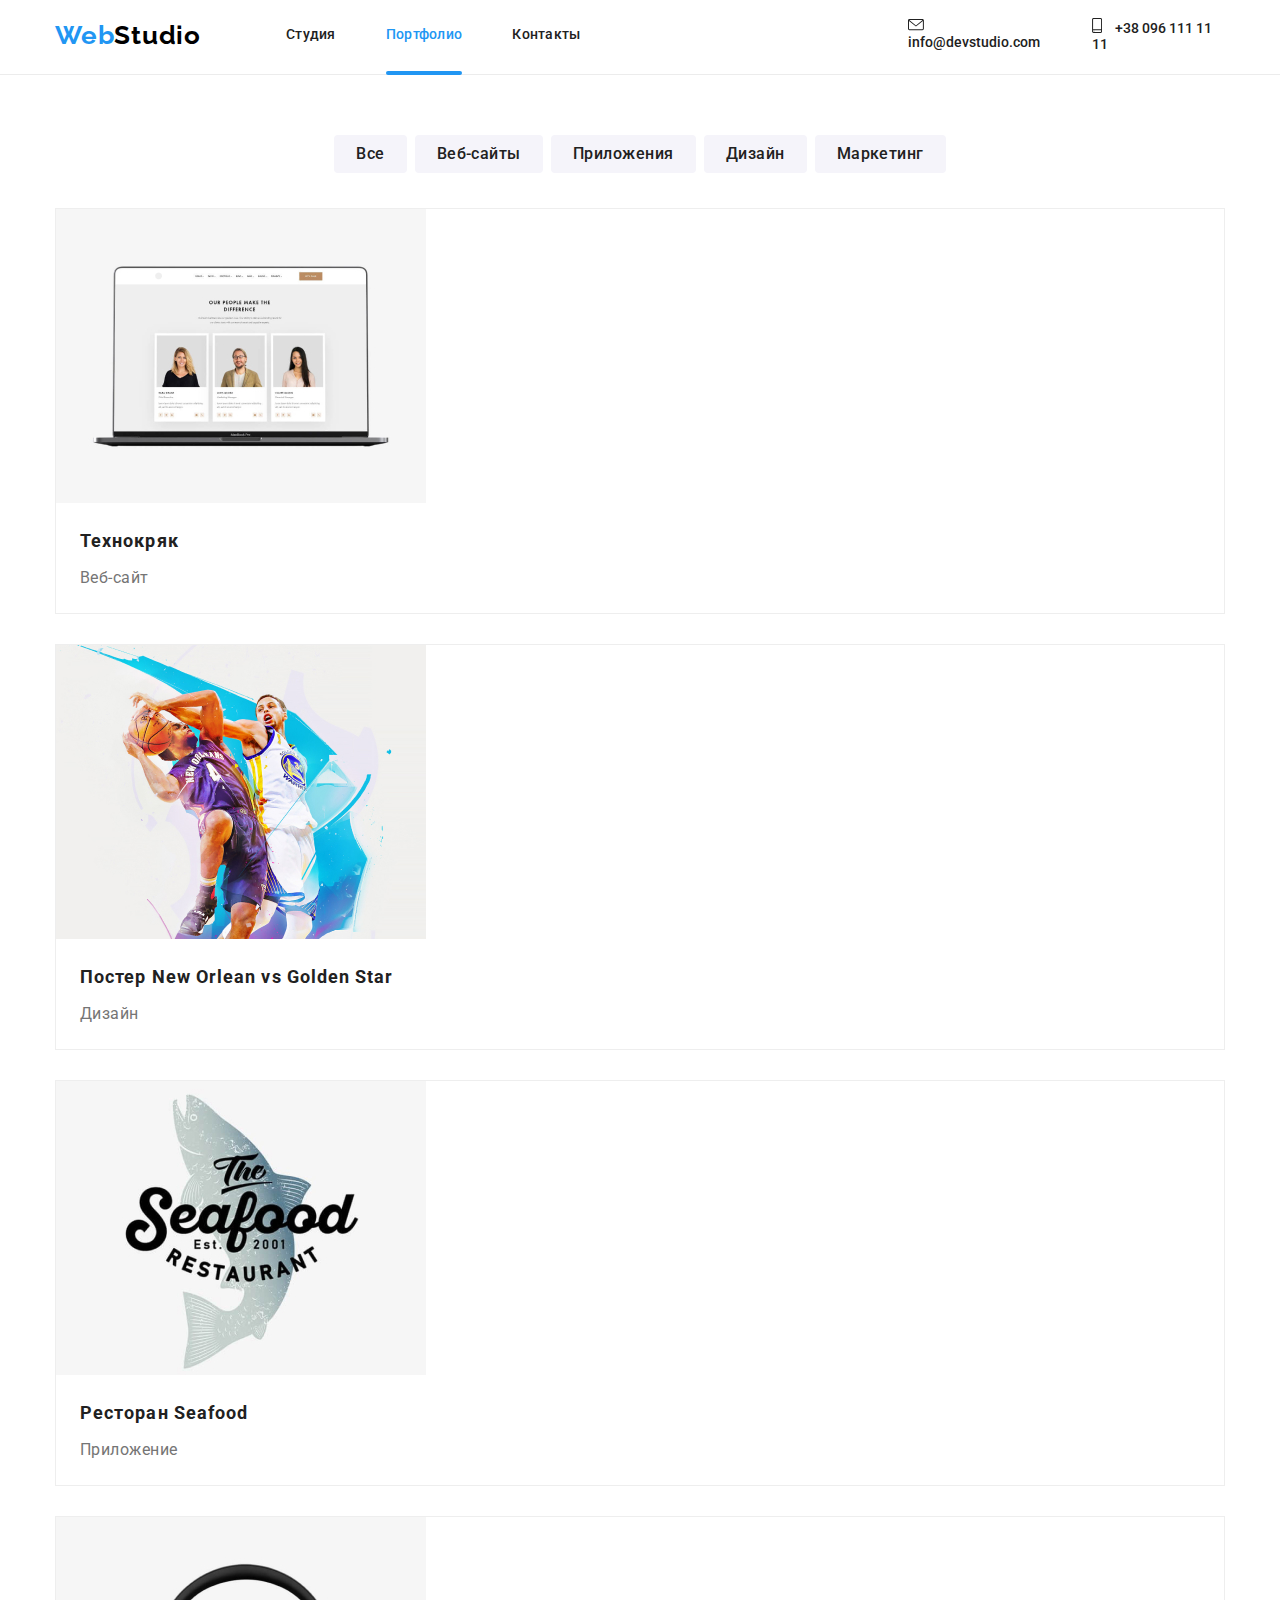
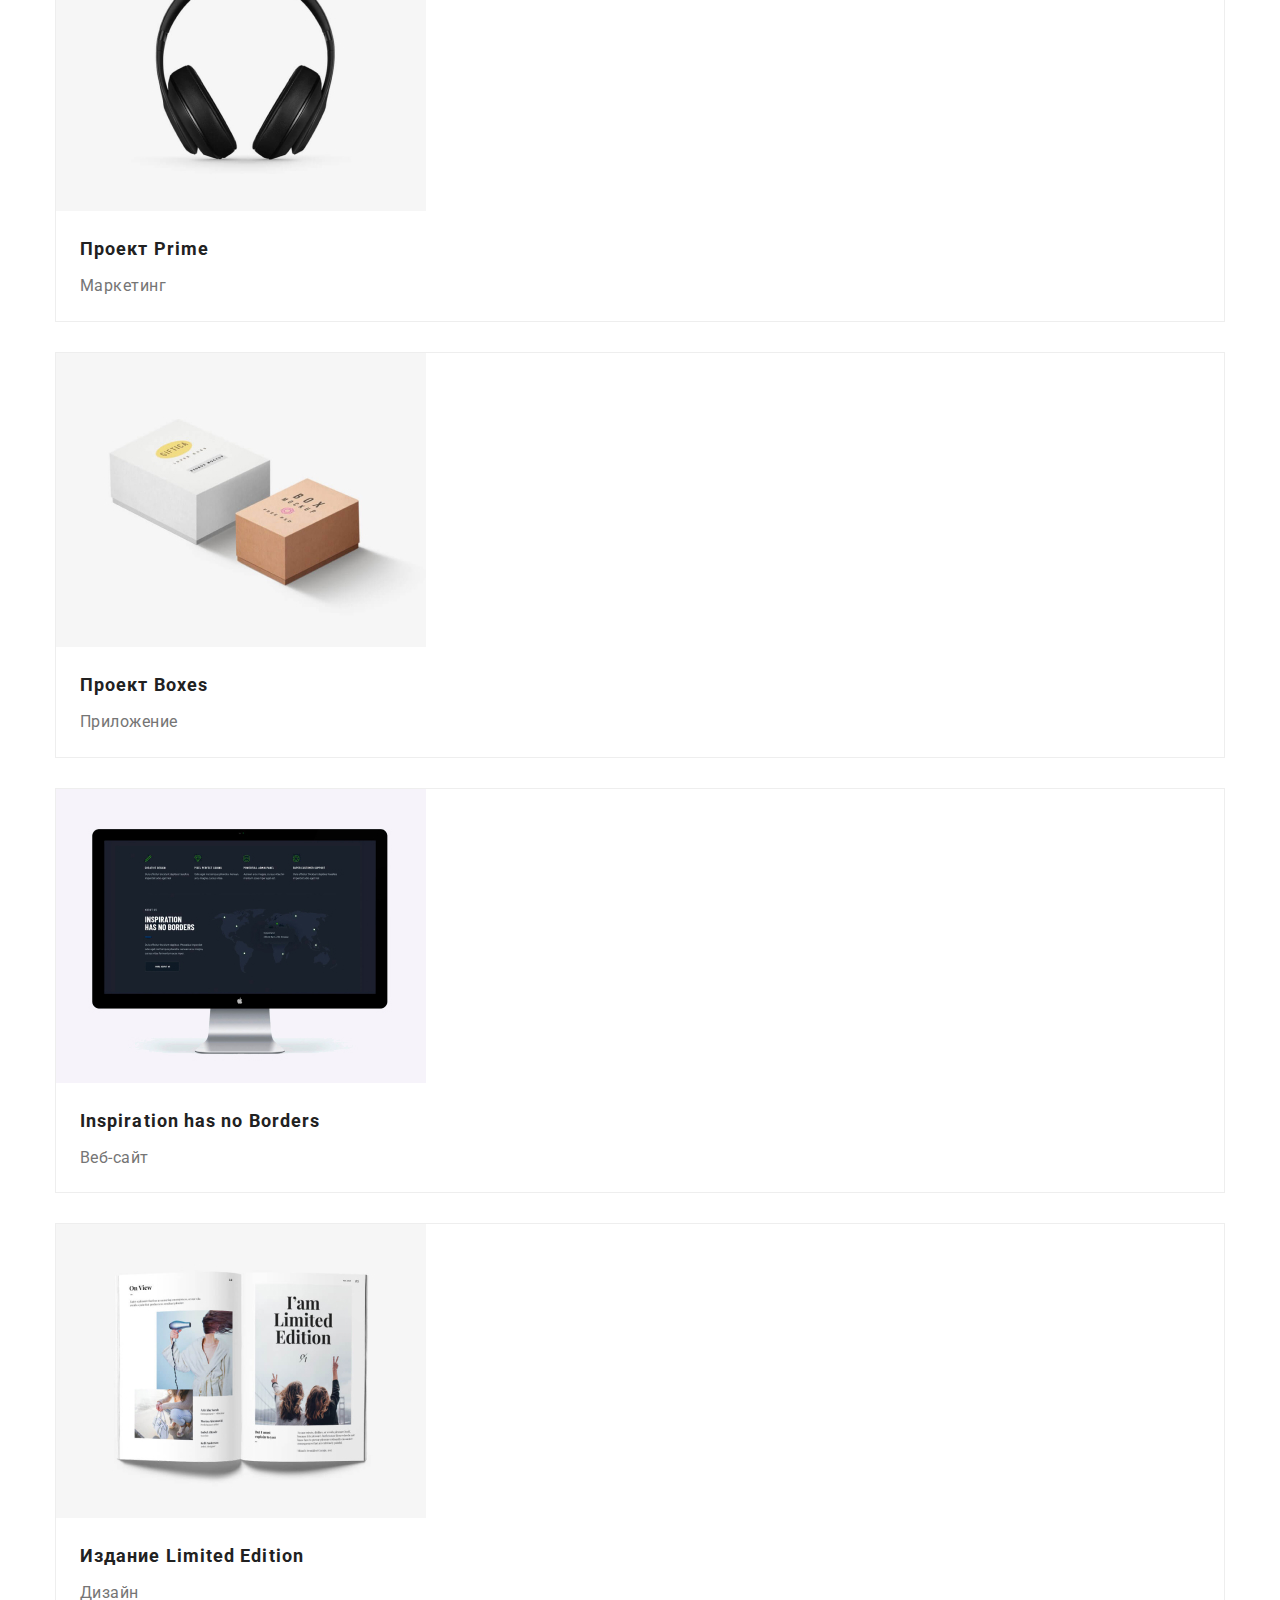
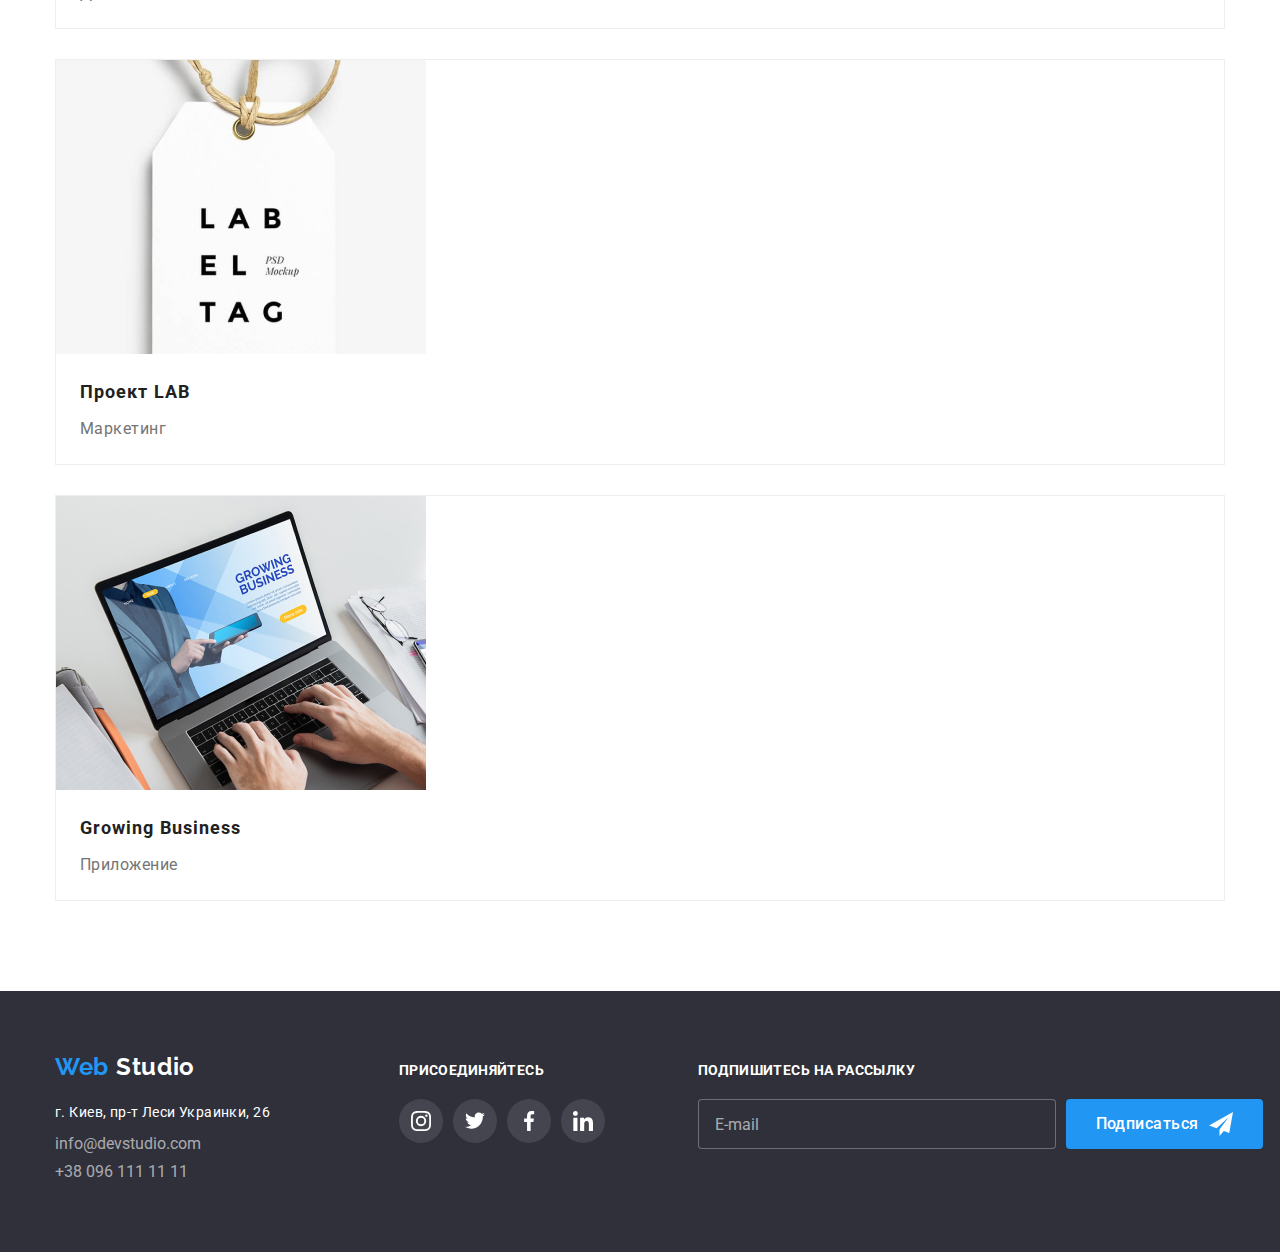
==== commit ee972d40: "Наші роботи" ====
--- a/portfolio.html
+++ b/portfolio.html
@@ -117,7 +117,7 @@
           </ul>
         </div>
 
-    <!-- <h2 hidden>Наши работы</h2>
+        <h2 hidden>Наши работы</h2>
         <div class="container">
           <ul class="work-list list">
             <li class="work-list-item">
@@ -316,7 +316,7 @@
           </ul>
         </div>
       </section>
-    </main> -->
+    </main>
 
     <!--Футер-->
     <footer class="footer-section">
--- a/css/main.min.css
+++ b/css/main.min.css
@@ -1,2 +1,2 @@
-html{box-sizing:border-box}*,*::before,*::after{box-sizing:inherit}a{text-decoration:none;display:block}.list{padding:0;margin:0;list-style:none}body{background-color:#fff;font-family:"Roboto",sans-serif,"Raleway",sans-serif}img{display:block}.container{padding-right:15px;padding-left:15px;margin-right:auto;margin-left:auto}@media screen and (min-width: 480px){.container{width:480px}}@media screen and (min-width: 768px){.container{width:768px}}@media screen and (min-width: 1200px){.container{width:1200px}}@media screen and (min-width: 290px){.backdrop.is-hidden{visibility:hidden;opacity:0;pointer-events:none}.backdrop{position:fixed;top:0;left:0;height:100%;width:100%;padding:15px;background-color:rgba(0,0,0,0.2);opacity:1;visibility:visible;z-index:5;transition:all 250ms cubic-bezier(0.4, 0, 0.2, 1)}.backdrop.is-hidden .modal{transform:translate(-50%, -50%) scale(1.6)}.close-modal{display:flex;justify-content:center;align-items:center;position:absolute;top:8px;right:8px;width:30px;height:30px;border-radius:50px;background:#fff;cursor:pointer;border:1px solid rgba(0,0,0,0.1)}.close-modal:hover .modal-close-icon{fill:#2196f3}.modal{position:absolute;top:50%;left:50%;padding-top:40px;padding-right:20px;padding-bottom:40px;padding-left:20px;width:340px;height:610px;border-radius:4px;background-color:#fff;box-shadow:0px 1px 3px rgba(0,0,0,0.12),0px 1px 1px rgba(0,0,0,0.14),0px 2px 1px rgba(0,0,0,0.2);transform:translate(-50%, -50%) scale(1);transition:transform 250ms cubic-bezier(0.4, 0, 0.2, 1)}.modal-title{display:block;margin-top:0;margin-bottom:20px;font-weight:700;font-size:18px;line-height:1.4em;text-align:center;color:#212121}.form{display:block;margin-top:0}.form-field{display:block;position:relative}.form-field:not(:last-child){margin-bottom:28px}.form-input{height:30px;padding-top:0px;padding-right:42px;padding-bottom:0px;padding-left:42px;outline:0;width:249px;border:1px solid rgba(33,33,33,0.2);border-radius:4px}.label-name{position:absolute;top:55%;left:65px;transform:translateY(-50%);transition:transform 250ms cubic-bezier(0.4, 0, 0.2, 1);font-size:14px;line-height:1.14em;letter-spacing:0.01em;color:#757575}.form-field:focus-within>.label-name,.form-input:not(:placeholder-shown)+.label-name{font-size:12px;line-height:1.17;transform:translate(-26px, -39px);color:#2196f3}.form-textarea{height:120px;resize:none;padding:10px 15px;margin-bottom:0;outline:0;font-size:14px;line-height:1.14em;width:249px;border:1px solid rgba(33,33,33,0.2);border-radius:4px}.form-input:focus,.form-textarea:focus{border:1px solid #2196f3}.form-textarea:focus::placeholder{color:#2196f3}.checkbox-input{position:absolute;width:1px;height:1px;margin:-1px;border:0;padding:0;clip:rect(0 0 0 0);overflow:hidden}.checkbox-icon::before{content:"";display:block;align-items:center;cursor:pointer;margin-right:9px;width:15px;height:15px;border:2px solid black;border-radius:4px}.checkbox-input:checked+.checkbox-icon::before{border-color:#2196f3;background-color:#2196f3;background-image:url(../img/modal-icons/agreement-icon.svg);background-size:contain;background-repeat:no-repeat;background-origin:border-box;border-radius:4px;width:15px;height:15px;margin-right:9px}.checkbox-field{display:flex;justify-content:center;align-items:center;margin-bottom:30px;cursor:pointer}.checkbox-name{display:block;align-items:center;font-size:12px;line-height:1.16em;letter-spacing:0.03em;margin-bottom:0px;cursor:pointer;color:#757575}.checkbox-name .label-link{display:block;margin-left:4px;color:#2196f3;text-decoration:underline}.label-link:hover{color:#2196f3;text-decoration:none}.form-submit{display:block;padding:10px 55px;margin:0 auto;font-weight:700;font-size:16px;line-height:1.87em;letter-spacing:0.06em;border-radius:4px;border:none;cursor:pointer;color:#fff;background-color:#2196f3;box-shadow:0px 4px 4px rgba(0,0,0,0.15);transition:background-color 250ms cubic-bezier(0.4, 0, 0.2, 1)}.form-field .name-icon{display:flex;position:absolute;top:50%;left:40px;transform:translateY(-50%);transition:transform 250ms cubic-bezier(0.4, 0, 0.2, 1)}.form-field:focus-within .name-icon{fill:#2196f3}}@media screen and (min-width: 768px){.backdrop.is-hidden{visibility:hidden;opacity:0;pointer-events:none}.backdrop{position:fixed;top:0;height:100%;width:100%;background-color:rgba(0,0,0,0.2);opacity:1;visibility:visible;z-index:5;transition:all 250ms cubic-bezier(0.4, 0, 0.2, 1)}.modal{position:absolute;top:50%;left:50%;padding:40px;width:528px;height:581px;border-radius:4px;background-color:#fff;box-shadow:0px 1px 3px rgba(0,0,0,0.12),0px 1px 1px rgba(0,0,0,0.14),0px 2px 1px rgba(0,0,0,0.2);transform:translate(-50%, -50%) scale(1);transition:transform 250ms cubic-bezier(0.4, 0, 0.2, 1)}.backdrop.is-hidden .modal{transform:translate(-50%, -50%) scale(1.6)}.modal-title{display:block;margin-top:0;margin-bottom:30px;font-weight:700;font-size:20px;line-height:1.15em;text-align:center;color:#212121}.form{display:block;margin-top:0}.form-field{display:block;position:relative}.form-field:not(:last-child){margin-bottom:28px}.form-input{height:40px;padding-top:0px;padding-right:42px;padding-bottom:0px;padding-left:42px;outline:0;width:448px;border:1px solid rgba(33,33,33,0.2);border-radius:4px}.label-name{position:absolute;top:50%;left:42px;transform:translateY(-50%);transition:transform 250ms cubic-bezier(0.4, 0, 0.2, 1);font-size:14px;line-height:1.14em;letter-spacing:0.01em;color:#757575}.form-field:focus-within>.label-name,.form-input:not(:placeholder-shown)+.label-name{font-size:12px;line-height:1.17;transform:translate(-26px, -39px);color:#2196f3}.form-textarea{height:120px;resize:none;padding:10px 15px;margin-bottom:0;outline:0;font-size:14px;line-height:1.14em;width:448px;border:1px solid rgba(33,33,33,0.2);border-radius:4px}.form-input:focus,.form-textarea:focus{border:1px solid #2196f3}.form-textarea:focus::placeholder{color:#2196f3}.checkbox-input{position:absolute;width:1px;height:1px;margin:-1px;border:0;padding:0;clip:rect(0 0 0 0);overflow:hidden}.checkbox-icon::before{content:"";display:block;align-items:center;cursor:pointer;margin-right:9px;width:15px;height:15px;border:2px solid black;border-radius:4px}.checkbox-input:checked+.checkbox-icon::before{border-color:#2196f3;background-color:#2196f3;background-image:url(../img/modal-icons/agreement-icon.svg);background-size:contain;background-repeat:no-repeat;background-origin:border-box;border-radius:4px;width:15px;height:15px;margin-right:9px}.checkbox-field{display:flex;justify-content:center;align-items:center;margin-bottom:30px;cursor:pointer}.checkbox-name{display:flex;align-items:center;font-size:14px;line-height:1.71em;letter-spacing:0.01em;margin-bottom:0px;cursor:pointer;color:#757575}.checkbox-name .label-link{display:block;margin-left:4px;color:#2196f3;text-decoration:underline}.label-link:hover{color:#2196f3;text-decoration:none}.form-submit{display:block;padding:10px 55px;margin:0 auto;font-weight:700;font-size:16px;line-height:1.87em;letter-spacing:0.06em;border-radius:4px;border:none;cursor:pointer;color:#fff;background-color:#2196f3;box-shadow:0px 4px 4px rgba(0,0,0,0.15);transition:background-color 250ms cubic-bezier(0.4, 0, 0.2, 1)}.close-modal{display:flex;justify-content:center;align-items:center;position:absolute;top:8px;right:8px;width:30px;height:30px;border-radius:50px;background:#fff;cursor:pointer;border:1px solid rgba(0,0,0,0.1)}.close-modal:hover .modal-close-icon{fill:#2196f3}.form-field .name-icon{display:flex;position:absolute;top:50%;left:16px;transform:translateY(-50%);transition:transform 250ms cubic-bezier(0.4, 0, 0.2, 1)}.form-field:focus-within .name-icon{fill:#2196f3}}.page-header{background-color:#fff;border-bottom:1px solid #ececec}@media screen and (max-width: 767px){.menu-container{display:none;position:absolute;top:102%;left:0;width:100%;background-color:#fff;padding:60px;text-align:center;font-style:normal;font-weight:500;font-size:18px;line-height:1.16em}.menu-container.is-open{display:block}.menu-burger{display:inline-flex;margin:0;padding:0;border:none;background-color:transparent;outline:none}.menu-burger .icon-burger{display:none}.menu-burger:hover:focus .icon-burger{fill:#2196f3}.menu-burger:hover:focus .icon-cross{fill:#2196f3}.menu-burger.is-open .icon-burger{display:block}.menu-burger.is-open .icon-cross{display:none}}.container .main-nav{display:flex;align-items:center;justify-content:space-between;height:60px}.logo{display:flex;font-family:"Raleway",sans-serif;font-style:normal;font-weight:bold;font-size:26px;line-height:1.19em;letter-spacing:0.03em;color:#000}.logo-color{color:#2196f3}.contacts-icon{margin-right:10px;fill:currentColor}.contacts-icon:hover{fill:#2196f3}@media screen and (max-width: 767px){.page-header{position:relative}.nav-item-list{display:block;margin-bottom:40px}.nav-item-link{display:inline-flex;justify-content:center;align-items:center;font-family:"Roboto",sans-serif;font-style:normal;font-weight:500;font-size:18px;line-height:1.16em;letter-spacing:0.02em;color:#212121;transition:250ms cubic-bezier(0.4, 0, 0.2, 1)}.nav-item-link:hover,.nav-item-link:focus{color:#2196f3}.nav-item{display:block;position:relative;padding-bottom:8px}.nav-item:not(:last-child){margin-bottom:40px}.current{color:#2196f3}.current::after{content:"";display:block;position:absolute;bottom:0;width:30px;height:4px;background-color:#2196f3;border-radius:2px}.header-contacts{display:block;align-items:center}.contacts-ul{display:block;margin-top:0;margin-bottom:0;padding-left:0}.contacts-item{display:block}.contacts-item:not(:last-child){margin-bottom:16px}.contacts-item-link{display:block;align-items:center;font-family:"Roboto",sans-serif;font-weight:500;font-size:18px;line-height:1.16em;letter-spacing:0.02em;letter-spacing:0.02em;color:#757575;transition:250ms cubic-bezier(0.4, 0, 0.2, 1)}.contacts-item-link:hover,.contacts-item-link:focus{color:#2196f3}}@media screen and (min-width: 768px){.menu-burger{display:none}.menu-container{display:flex}.page-header{padding-top:5px;height:75px}.main-nav{display:flex;align-items:center;justify-content:space-between}.nav-item-list{display:flex}.nav-item{display:block;position:relative}.nav-item:not(:last-child){margin-right:50px}.nav-item-link{font-family:"Roboto",sans-serif;font-style:normal;font-weight:500;font-size:14px;line-height:1.14em;letter-spacing:0.02em;color:#212121;display:block;padding-top:32px;padding-bottom:32px;transition:250ms cubic-bezier(0.4, 0, 0.2, 1)}.nav-item-link:hover,.nav-item-link:focus{color:#2196f3}.logo{margin-right:75px}.current{color:#2196f3}.current::after{display:block;position:absolute;bottom:0;content:"";width:100%;height:4px;background-color:#2196f3;border-radius:2px}.header-contacts{display:flex;align-items:center}.contacts-ul{display:block;margin-top:0;margin-left:70px;margin-bottom:0;padding-left:0}.contacts-icon{margin-right:10px;fill:currentColor}.contacts-icon:hover{fill:#2196f3}.contacts-item{display:inline-block;align-items:center}.contacts-item:not(:last-child){margin-bottom:10px}.contacts-item-link{display:block;align-items:center;font-family:"Roboto",sans-serif;font-style:normal;font-weight:500;font-size:14px;color:#212121;transition:250ms cubic-bezier(0.4, 0, 0.2, 1)}.contacts-item-link:hover,.contacts-item-link:focus{color:#2196f3}}@media screen and (min-width: 1200px){.logo{margin-right:85px}.header-contacts{display:flex;align-items:center}.contacts-ul{display:flex;margin-left:297px}.contacts-item-link{margin-left:30px}.contacts-item{display:inline-block;align-items:center;margin-bottom:10px;margin-top:10px}}@media screen and (max-width: 479px){.hero-section{margin-top:0;text-align:center;background-color:#757575;background-image:linear-gradient(to right, rgba(47,48,58,0.8), rgba(47,48,58,0.8)),url("../img/mobile-480-400.jpg");background-repeat:no-repeat}.hero-section .container{padding-top:118px;padding-right:60px;padding-bottom:39px;padding-left:60px}.main-title{display:block;font-family:"Roboto",sans-serif;font-style:normal;font-weight:900;margin-top:0px;margin-bottom:30px;font-size:26px;line-height:1.61em;letter-spacing:0.06em;text-transform:uppercase;color:#fff}.hero-modal-btn{display:inline-block;font-family:"Roboto",sans-serif;font-style:normal;font-weight:500;font-size:16px;line-height:1.87em;height:50px;padding:10px 32px;letter-spacing:0.06em;color:#fff;background:#2196f3;box-shadow:0px 4px 4px rgba(0,0,0,0.15);border-radius:4px;border:none;cursor:pointer;transition:background-color 250ms cubic-bezier(0.4, 0, 0.2, 1)}}@media screen and (min-width: 480px){.hero-section{margin-top:0;text-align:center;background-color:#757575;background-image:linear-gradient(to right, rgba(47,48,58,0.8), rgba(47,48,58,0.8)),url("../img/mobile.jpg");background-repeat:no-repeat}.hero-section .container{padding-top:118px;padding-right:60px;padding-bottom:118px;padding-left:60px}.main-title{display:block;font-family:"Roboto",sans-serif;font-style:normal;font-weight:900;margin-top:0px;margin-bottom:30px;font-size:26px;line-height:1.61em;letter-spacing:0.06em;text-transform:uppercase;color:#fff}.hero-modal-btn{display:inline-block;font-family:"Roboto",sans-serif;font-style:normal;font-weight:500;font-size:16px;line-height:1.87em;height:50px;padding:10px 32px;letter-spacing:0.06em;color:#fff;background:#2196f3;box-shadow:0px 4px 4px rgba(0,0,0,0.15);border-radius:4px;border:none;cursor:pointer;transition:background-color 250ms cubic-bezier(0.4, 0, 0.2, 1)}}@media screen and (min-width: 768px){.hero-section{margin-top:0;text-align:center;background-color:#757575;background-image:linear-gradient(to right, rgba(47,48,58,0.8), rgba(47,48,58,0.8)),url("../img/Header.images.jpg");background-repeat:no-repeat}.hero-section .container{padding-top:200px;padding-right:64px;padding-bottom:235px;padding-left:64px}.main-title{display:block;font-family:"Roboto",sans-serif;font-style:normal;font-weight:900;margin-top:0px;margin-bottom:30px;font-size:26px;line-height:1.61em;letter-spacing:0.06em;text-transform:uppercase;color:#fff}.hero-modal-btn{display:inline-block;font-family:"Roboto",sans-serif;font-style:normal;font-weight:700;font-size:16px;line-height:1.87em;height:50px;padding:10px 32px;letter-spacing:0.06em;color:#fff;background:#2196f3;box-shadow:0px 4px 4px rgba(0,0,0,0.15);border-radius:4px;border:none;cursor:pointer;transition:background-color 250ms cubic-bezier(0.4, 0, 0.2, 1)}}@media screen and (min-width: 1200px){.hero-section{margin-top:0;text-align:center;background-color:#757575;background-image:linear-gradient(to right, rgba(47,48,58,0.8), rgba(47,48,58,0.8)),url("../img/Header.images.jpg");background-repeat:no-repeat}.hero-section .container{padding-top:200px;padding-right:100px;padding-bottom:200px;padding-left:100px}.main-title{font-weight:900;margin-top:0px;margin-bottom:30px;font-size:44px;line-height:1.36em;letter-spacing:0.06em;text-transform:uppercase;color:#fff}.hero-modal-btn{font-weight:700;font-size:16px;line-height:1.87em;height:50px;padding:10px 32px;letter-spacing:0.06em;color:#fff;background:#2196f3;box-shadow:0px 4px 4px rgba(0,0,0,0.15);border-radius:4px;border:none;cursor:pointer;transition:background-color 250ms cubic-bezier(0.4, 0, 0.2, 1)}}@media screen and (min-width: 200px){.icon-wrapper{display:flex;justify-content:center;align-items:center;margin-top:0;margin-right:0;margin-bottom:30px;max-width:450px;height:120px;border-radius:4px;background-color:#f5f4fa}.icon-1::before{content:"";width:270px;height:120px;background-image:url("../img/antenna-1.svg");background-repeat:no-repeat;background-position:center}.icon-2::before{content:"";width:270px;height:120px;background-image:url("../img/clock-1.svg");background-repeat:no-repeat;background-position:center}.icon-3::before{content:"";width:270px;height:120px;background-image:url("../img/diagram-1.svg");background-repeat:no-repeat;background-position:center}.icon-4::before{content:"";width:270px;height:120px;background-image:url("../img/astronaut-1.svg");background-repeat:no-repeat;background-position:center}.quality-section{padding-top:60px;padding-bottom:60px}.quality-list{display:block}.quality-item:not(:last-child){margin-bottom:30px}.quality-list-item{display:flex;justify-content:center;margin-top:0;margin-bottom:10px;max-width:450px;font-family:"Roboto",sans-serif;font-style:normal;font-weight:700;font-size:14px;line-height:1.14em;letter-spacing:0.03em;text-transform:uppercase;color:#212121}.discription-text{display:block;max-width:450px;margin-top:0;margin-bottom:0;font-family:"Roboto",sans-serif;font-style:normal;font-weight:400;font-size:14px;line-height:1.71em;letter-spacing:0.03em;color:#757575}}@media screen and (min-width: 768px){.icon-wrapper{display:flex;justify-content:center;align-items:center;margin-top:0;margin-right:0;margin-bottom:30px;width:354px;height:120px;border-radius:4px;background-color:#f5f4fa}.quality-list{display:flex;flex-wrap:wrap;justify-content:center}.quality-item:nth-child(odd){margin-right:30px;flex-basis:calc(50% - 30px)}.quality-item:nth-last-child(-n+2){margin-bottom:0}.quality-list-item{display:inline-block}.discription-text{width:354px}}@media screen and (min-width: 1200px){.quality-section{padding-top:95px;padding-bottom:95px}.icon-wrapper{width:270px}.quality-item:not(:last-child){margin-right:30px;flex-basis:unset;margin-bottom:0}.discription-text{width:270px}}@media screen and (max-width: 1199px){.work-exemples{display:none}}@media screen and (min-width: 1200px){.work-exemples{margin-bottom:95px}.work-exemples img{display:block}.exemple-list{display:flex;justify-content:center}.exemple-list-item:not(:last-child){margin-right:30px}.exemple-list-item{position:relative}.title-text{margin-top:0;margin-bottom:50px;font-family:"Roboto",sans-serif;font-style:normal;font-weight:bold;font-size:36px;line-height:1.16em;text-align:center;letter-spacing:0.03em;color:#212121}.work-list-text{display:flex;justify-content:center;align-items:center;margin-top:0;margin-bottom:0;position:absolute;right:0;bottom:0;left:0;height:70px;background:rgba(47,48,58,0.8);font-family:"Roboto",sans-serif;font-style:normal;font-weight:700;font-size:14px;line-height:1.14em;text-align:center;letter-spacing:0.03em;text-transform:uppercase;color:#fff}}@media screen and (min-width: 290px){.our-team-section{padding-top:60px;padding-bottom:60px;background-color:#f5f4fa}.title-text{display:flex;justify-content:center;font-weight:bold;font-size:28px;line-height:1.17em;margin-top:0px}.team-list{display:block}.team-list-item:not(:last-child){margin-bottom:30px}.team-list-item{max-width:450px;border-color:#f5f4fa;background-color:#fff;box-shadow:0px 2px 1px rgba(0,0,0,0.2),0px 1px 1px rgba(0,0,0,0.14),0px 1px 3px rgba(0,0,0,0.12);border-radius:0px 0px 4px 4px}.team-photo{max-width:100%;margin-top:0;margin-bottom:30px}.team-people-name{margin-top:0;margin-bottom:10px;font-family:"Roboto",sans-serif;font-style:normal;font-weight:500;font-size:16px;line-height:1.18em;text-align:center;letter-spacing:0.03em;color:#212121}.professon-name{margin-top:0;margin-bottom:16px;font-family:"Roboto",sans-serif;font-style:normal;font-weight:400;font-size:16px;line-height:1.18em;text-align:center;letter-spacing:0.03em;color:#757575}.social-list{padding-bottom:24px;display:flex;justify-content:center}.social-list>.social-list-item:not(:last-child){margin-right:10px}.social-list .social-wrapper{display:flex;justify-content:center;align-items:center;width:44px;height:44px;border-radius:50%;color:#afb1b8;transition:250ms cubic-bezier(0.4, 0, 0.2, 1)}.social-wrapper:hover{background-color:#2196f3;color:#fff}.social-icons-svg{fill:currentColor}}@media screen and (min-width: 768px){.team-list{display:flex;flex-wrap:wrap;justify-content:center}.team-list-item{max-width:354px}.team-list-item:nth-child(odd){margin-right:30px;flex-basis:calc(50% - 15px)}.team-list-item:nth-last-child(-n+2){margin-bottom:0}}@media screen and (min-width: 1200px){.our-team-section{min-width:1200px;padding-top:95px;padding-bottom:95px}.team-list-item{max-width:270px}.team-list-item:not(:last-child){margin-right:30px;flex-basis:unset;margin-bottom:0}.team-list-item:nth-last-child(-n+2){margin-bottom:0}.title-text{font-weight:bold;font-size:36px;line-height:1.16em}}@media screen and (min-width: 290px){.customers-section{padding-top:60px;padding-bottom:60px}.customers-list{display:flex;flex-wrap:wrap;justify-content:center}.customers-list-item{margin-bottom:30px;flex-basis:calc(50% - 30px);max-width:210px}.customers-list-item:nth-last-child(-n+2){margin-bottom:0}.customers-list-item:not(:nth-child(2n)){margin-right:30px}.customers-logo{display:flex;justify-content:center;align-items:center;border-width:1px;border-style:solid;border-color:#afb1b8;border-radius:4px;max-width:210px;height:90px;font-size:0;color:#afb1b8;transition:250ms cubic-bezier(0.4, 0, 0.2, 1)}.customers-icon{fill:currentColor}.customers-logo:hover{color:#2196f3;border-color:#2196f3}}@media screen and (min-width: 768px){.customers-list-item{margin-right:30px;height:90px;max-width:210px;flex-basis:calc(50% - 30px)}.customers-list-item:nth-child(3n){margin-right:0}.customers-list-item:nth-last-child(-n+3){margin-bottom:0}}@media screen and (min-width: 1200px){.customers-section{padding-top:95px;padding-bottom:95px}.customers-list-item{max-width:170px}.customers-list-item:not(:last-child){margin-right:30px;flex-basis:calc(50% - 30px)}}@media screen and (min-width: 290px){.footer-section{padding-top:60px;padding-bottom:60px;background-color:#2f303a}.footer-section .container{display:block;justify-content:center}.footer-contacts{min-width:231px;display:flex;flex-direction:column;align-items:center;flex-basis:25%;margin-bottom:50px}.mailing{display:block;margin-right:0px}.mailing-form{display:block;width:100%;max-width:450px}.join-to-us{margin-bottom:48px}.mailing-form input{display:block;height:50px;width:100%;max-width:450px;font-size:16px;line-height:1.25em;border:1px solid rgba(255,255,255,0.3);border-radius:4px;padding-top:15px;padding-left:16px;padding-bottom:15px;background-color:#2f303a}.footer-button-position{display:flex;justify-content:center;margin-top:20px}.footer-btn{display:flex;align-items:center;padding-top:12px;padding-right:30px;padding-bottom:12px;padding-left:30px;background:#2196f3;border:none;border-radius:4px;font-family:"Roboto",sans-serif;font-weight:500;font-size:16px;line-height:1.62em;text-align:center;letter-spacing:0.03em;color:#fff;cursor:pointer}.icon-send{display:flex;margin-left:10px;fill:currentColor}.footer-logo{display:block;margin-bottom:20px;font-family:"Raleway",sans-serif;font-style:normal;font-weight:bold;font-size:24px;line-height:1.16em;letter-spacing:0.03em;color:#fff}.footer-logo-color{color:#2196f3}.post-info{margin-bottom:10px;font-family:"Roboto",sans-serif;font-weight:400;font-size:14px;line-height:1.71em;letter-spacing:0.03em;color:#fff}.footer-contacts-link,.footer-contacts-item{margin-bottom:10px;color:rgba(255,255,255,0.6)}.footer-contacts-link:hover,.footer-contacts-link:focus,.footer-contacts-item:hover,.footer-contacts-item:focus{color:#2196f3}.footer-social-list{display:flex;justify-content:center;align-items:center}.footer-social-list-item:not(:last-child){margin-right:10px}.footer-social-wrapper{display:flex;justify-content:center;align-items:center;width:44px;height:44px;border-radius:50%;box-shadow:none;background:rgba(255,255,255,0.1);transition:250ms cubic-bezier(0.4, 0, 0.2, 1)}.footer-social-wrapper:hover{background-color:#2196f3}.footer-social-icon{fill:#fff}.footer-title{text-align:center;margin-bottom:20px;padding-top:12px;font-family:"Roboto",sans-serif;font-style:normal;font-weight:700;font-size:14px;line-height:1.14em;letter-spacing:0.03em;text-transform:uppercase;color:#fff}.footer-form-label{text-align:center;display:block;padding-top:12px;font-family:"Roboto",sans-serif;font-style:normal;font-weight:700;font-size:14px;margin-bottom:20px;line-height:1.14em;letter-spacing:0.03em;text-transform:uppercase;color:#fff}.footer-form{display:block}.input-form-footer{color:#fff;font-weight:400}.input-form-footer::placeholder{color:rgba(255,255,255,0.6)}}@media screen and (min-width: 768px){.footer-section .container{display:flex;align-items:baseline;flex-direction:row;flex-wrap:wrap;position:relative}.footer-contacts{flex-basis:50%}.mailing-form{display:block;width:100%;max-width:450px}.join-to-us{flex-basis:50%}.mailing{display:flex;flex-direction:column;align-items:center;flex-basis:100%}}@media screen and (min-width: 1200px){.footer-section .container{display:flex;flex-wrap:nowrap;align-items:baseline;position:relative}.mailing-form input{display:block;height:50px;width:100%;width:358px;font-size:16px;line-height:1.25em}.footer-button-position{display:flex;margin-left:10px;margin-top:0}.mailing-form{display:flex;width:100%;width:358px}.footer-form{display:flex}.footer-contacts{display:block;margin-right:80px;margin-bottom:0}.join-to-us{margin-right:35px}.mailing{display:block;flex-direction:column;flex-basis:100%}.footer-form-label{display:flex;padding-top:12px}.footer-social-list{display:flex;justify-content:flex-start;align-items:center}.footer-title{display:flex;margin-bottom:20px;padding-top:12px}}@media screen and (min-width: 290px){.portfolio-section{padding-top:60px;padding-bottom:60px}.portfolio-list{display:flex;flex-wrap:wrap;justify-content:flex-start;margin-bottom:40px}.portfolio-modal-btn{border-radius:4px;border:none;font-family:"Roboto",sans-serif;font-style:normal;font-weight:500;font-size:16px;line-height:1.62em;text-align:center;letter-spacing:0.03em;color:#212121;padding-top:6px;padding-right:15px;padding-bottom:6px;padding-left:15px;background:#f5f4fa;transition:250ms cubic-bezier(0.4, 0, 0.2, 1)}.portfolio-list-btn{display:block}.portfolio-list-btn:not(:nth-last-child(-n+1)){margin-right:8px}.portfolio-list-btn:not(:nth-last-child(-n+2)){margin-bottom:15px}.portfolio-list-btn:hover{box-shadow:0px 2px 2px rgba(0,0,0,0.12),0px 1px 2px rgba(0,0,0,0.08),0px 3px 1px rgba(0,0,0,0.1);border-radius:4px}.portfolio-modal-btn:hover{background-color:#2196f3;color:#fff}.work-list{display:flex;flex-wrap:wrap}.work-list>.work-list-item:hover{box-shadow:1px 4px 6px rgba(0,0,0,0.16),0px 4px 4px rgba(0,0,0,0.06),0px 1px 1px rgba(0,0,0,0.12)}.work-list-item:nth-child(3n){margin-right:0}.work-list-item:nth-last-child(-n+3){margin-bottom:0}.portfolio-section img{max-width:100%}.portfolio-poster{margin-top:0px}.work-title{margin-bottom:4px;font-family:"Roboto",sans-serif;font-style:normal;font-weight:700;font-size:18px;line-height:2em;letter-spacing:0.06em;color:#212121}.work-art{font-family:"Roboto",sans-serif;font-style:normal;font-weight:400;font-size:16px;line-height:1.87em;letter-spacing:0.03em;color:#757575}.portfolio-text-wrapper{padding-top:20px;padding-right:24px;padding-bottom:20px;padding-left:24px}.work-discription{position:absolute;top:100%;right:0;width:100%;height:100%;transition:250ms cubic-bezier(0.4, 0, 0.2, 1);margin-bottom:0px;padding-top:66px;padding-bottom:60px;padding-left:24px;padding-right:24px;font-family:"Roboto",sans-serif;font-style:normal;font-weight:400;font-size:18px;line-height:1.55em;letter-spacing:0.03em;color:#fff;background:rgba(33,150,243,0.9)}.work-list-item{width:calc((100% - 60px) / 3);margin-right:30px;margin-bottom:30px;border:1px solid #eeeeee;transition:250ms cubic-bezier(0.4, 0, 0.2, 1)}.animation:hover .work-discription{top:0}.overlay{position:relative;overflow:hidden}}@media screen and (min-width: 768px){.portfolio-list{display:flex;flex-wrap:wrap;justify-content:center;margin-bottom:35px}.portfolio-modal-btn{padding-right:22px;padding-left:22px}.portfolio-list-btn{display:block}.portfolio-list-btn:not(:nth-last-child(-n+1)){margin-right:8px}.portfolio-list-btn:not(:nth-last-child(-n+2)){margin-bottom:0}}
+html{box-sizing:border-box}*,*::before,*::after{box-sizing:inherit}a{text-decoration:none;display:block}.list{padding:0;margin:0;list-style:none}body{background-color:#fff;font-family:"Roboto",sans-serif,"Raleway",sans-serif}img{display:block}.container{padding-right:15px;padding-left:15px;margin-right:auto;margin-left:auto}@media screen and (min-width: 480px){.container{width:480px}}@media screen and (min-width: 768px){.container{width:768px}}@media screen and (min-width: 1200px){.container{width:1200px}}@media screen and (min-width: 290px){.backdrop.is-hidden{visibility:hidden;opacity:0;pointer-events:none}.backdrop{position:fixed;top:0;left:0;height:100%;width:100%;padding:15px;background-color:rgba(0,0,0,0.2);opacity:1;visibility:visible;z-index:5;transition:all 250ms cubic-bezier(0.4, 0, 0.2, 1)}.backdrop.is-hidden .modal{transform:translate(-50%, -50%) scale(1.6)}.close-modal{display:flex;justify-content:center;align-items:center;position:absolute;top:8px;right:8px;width:30px;height:30px;border-radius:50px;background:#fff;cursor:pointer;border:1px solid rgba(0,0,0,0.1)}.close-modal:hover .modal-close-icon{fill:#2196f3}.modal{position:absolute;top:50%;left:50%;padding-top:40px;padding-right:20px;padding-bottom:40px;padding-left:20px;width:340px;height:610px;border-radius:4px;background-color:#fff;box-shadow:0px 1px 3px rgba(0,0,0,0.12),0px 1px 1px rgba(0,0,0,0.14),0px 2px 1px rgba(0,0,0,0.2);transform:translate(-50%, -50%) scale(1);transition:transform 250ms cubic-bezier(0.4, 0, 0.2, 1)}.modal-title{display:block;margin-top:0;margin-bottom:20px;font-weight:700;font-size:18px;line-height:1.4em;text-align:center;color:#212121}.form{display:block;margin-top:0}.form-field{display:block;position:relative}.form-field:not(:last-child){margin-bottom:28px}.form-input{height:30px;padding-top:0px;padding-right:42px;padding-bottom:0px;padding-left:42px;outline:0;width:249px;border:1px solid rgba(33,33,33,0.2);border-radius:4px}.label-name{position:absolute;top:55%;left:65px;transform:translateY(-50%);transition:transform 250ms cubic-bezier(0.4, 0, 0.2, 1);font-size:14px;line-height:1.14em;letter-spacing:0.01em;color:#757575}.form-field:focus-within>.label-name,.form-input:not(:placeholder-shown)+.label-name{font-size:12px;line-height:1.17;transform:translate(-26px, -39px);color:#2196f3}.form-textarea{height:120px;resize:none;padding:10px 15px;margin-bottom:0;outline:0;font-size:14px;line-height:1.14em;width:249px;border:1px solid rgba(33,33,33,0.2);border-radius:4px}.form-input:focus,.form-textarea:focus{border:1px solid #2196f3}.form-textarea:focus::placeholder{color:#2196f3}.checkbox-input{position:absolute;width:1px;height:1px;margin:-1px;border:0;padding:0;clip:rect(0 0 0 0);overflow:hidden}.checkbox-icon::before{content:"";display:block;align-items:center;cursor:pointer;margin-right:9px;width:15px;height:15px;border:2px solid black;border-radius:4px}.checkbox-input:checked+.checkbox-icon::before{border-color:#2196f3;background-color:#2196f3;background-image:url(../img/modal-icons/agreement-icon.svg);background-size:contain;background-repeat:no-repeat;background-origin:border-box;border-radius:4px;width:15px;height:15px;margin-right:9px}.checkbox-field{display:flex;justify-content:center;align-items:center;margin-bottom:30px;cursor:pointer}.checkbox-name{display:block;align-items:center;font-size:12px;line-height:1.16em;letter-spacing:0.03em;margin-bottom:0px;cursor:pointer;color:#757575}.checkbox-name .label-link{display:block;margin-left:4px;color:#2196f3;text-decoration:underline}.label-link:hover{color:#2196f3;text-decoration:none}.form-submit{display:block;padding:10px 55px;margin:0 auto;font-weight:700;font-size:16px;line-height:1.87em;letter-spacing:0.06em;border-radius:4px;border:none;cursor:pointer;color:#fff;background-color:#2196f3;box-shadow:0px 4px 4px rgba(0,0,0,0.15);transition:background-color 250ms cubic-bezier(0.4, 0, 0.2, 1)}.form-field .name-icon{display:flex;position:absolute;top:50%;left:40px;transform:translateY(-50%);transition:transform 250ms cubic-bezier(0.4, 0, 0.2, 1)}.form-field:focus-within .name-icon{fill:#2196f3}}@media screen and (min-width: 768px){.backdrop.is-hidden{visibility:hidden;opacity:0;pointer-events:none}.backdrop{position:fixed;top:0;height:100%;width:100%;background-color:rgba(0,0,0,0.2);opacity:1;visibility:visible;z-index:5;transition:all 250ms cubic-bezier(0.4, 0, 0.2, 1)}.modal{position:absolute;top:50%;left:50%;padding:40px;width:528px;height:581px;border-radius:4px;background-color:#fff;box-shadow:0px 1px 3px rgba(0,0,0,0.12),0px 1px 1px rgba(0,0,0,0.14),0px 2px 1px rgba(0,0,0,0.2);transform:translate(-50%, -50%) scale(1);transition:transform 250ms cubic-bezier(0.4, 0, 0.2, 1)}.backdrop.is-hidden .modal{transform:translate(-50%, -50%) scale(1.6)}.modal-title{display:block;margin-top:0;margin-bottom:30px;font-weight:700;font-size:20px;line-height:1.15em;text-align:center;color:#212121}.form{display:block;margin-top:0}.form-field{display:block;position:relative}.form-field:not(:last-child){margin-bottom:28px}.form-input{height:40px;padding-top:0px;padding-right:42px;padding-bottom:0px;padding-left:42px;outline:0;width:448px;border:1px solid rgba(33,33,33,0.2);border-radius:4px}.label-name{position:absolute;top:50%;left:42px;transform:translateY(-50%);transition:transform 250ms cubic-bezier(0.4, 0, 0.2, 1);font-size:14px;line-height:1.14em;letter-spacing:0.01em;color:#757575}.form-field:focus-within>.label-name,.form-input:not(:placeholder-shown)+.label-name{font-size:12px;line-height:1.17;transform:translate(-26px, -39px);color:#2196f3}.form-textarea{height:120px;resize:none;padding:10px 15px;margin-bottom:0;outline:0;font-size:14px;line-height:1.14em;width:448px;border:1px solid rgba(33,33,33,0.2);border-radius:4px}.form-input:focus,.form-textarea:focus{border:1px solid #2196f3}.form-textarea:focus::placeholder{color:#2196f3}.checkbox-input{position:absolute;width:1px;height:1px;margin:-1px;border:0;padding:0;clip:rect(0 0 0 0);overflow:hidden}.checkbox-icon::before{content:"";display:block;align-items:center;cursor:pointer;margin-right:9px;width:15px;height:15px;border:2px solid black;border-radius:4px}.checkbox-input:checked+.checkbox-icon::before{border-color:#2196f3;background-color:#2196f3;background-image:url(../img/modal-icons/agreement-icon.svg);background-size:contain;background-repeat:no-repeat;background-origin:border-box;border-radius:4px;width:15px;height:15px;margin-right:9px}.checkbox-field{display:flex;justify-content:center;align-items:center;margin-bottom:30px;cursor:pointer}.checkbox-name{display:flex;align-items:center;font-size:14px;line-height:1.71em;letter-spacing:0.01em;margin-bottom:0px;cursor:pointer;color:#757575}.checkbox-name .label-link{display:block;margin-left:4px;color:#2196f3;text-decoration:underline}.label-link:hover{color:#2196f3;text-decoration:none}.form-submit{display:block;padding:10px 55px;margin:0 auto;font-weight:700;font-size:16px;line-height:1.87em;letter-spacing:0.06em;border-radius:4px;border:none;cursor:pointer;color:#fff;background-color:#2196f3;box-shadow:0px 4px 4px rgba(0,0,0,0.15);transition:background-color 250ms cubic-bezier(0.4, 0, 0.2, 1)}.close-modal{display:flex;justify-content:center;align-items:center;position:absolute;top:8px;right:8px;width:30px;height:30px;border-radius:50px;background:#fff;cursor:pointer;border:1px solid rgba(0,0,0,0.1)}.close-modal:hover .modal-close-icon{fill:#2196f3}.form-field .name-icon{display:flex;position:absolute;top:50%;left:16px;transform:translateY(-50%);transition:transform 250ms cubic-bezier(0.4, 0, 0.2, 1)}.form-field:focus-within .name-icon{fill:#2196f3}}.page-header{background-color:#fff;border-bottom:1px solid #ececec}@media screen and (max-width: 767px){.menu-container{display:none;position:absolute;top:102%;left:0;width:100%;background-color:#fff;padding:60px;text-align:center;font-style:normal;font-weight:500;font-size:18px;line-height:1.16em}.menu-container.is-open{display:block}.menu-burger{display:inline-flex;margin:0;padding:0;border:none;background-color:transparent;outline:none}.menu-burger .icon-burger{display:none}.menu-burger:hover:focus .icon-burger{fill:#2196f3}.menu-burger:hover:focus .icon-cross{fill:#2196f3}.menu-burger.is-open .icon-burger{display:block}.menu-burger.is-open .icon-cross{display:none}}.container .main-nav{display:flex;align-items:center;justify-content:space-between;height:60px}.logo{display:flex;font-family:"Raleway",sans-serif;font-style:normal;font-weight:bold;font-size:26px;line-height:1.19em;letter-spacing:0.03em;color:#000}.logo-color{color:#2196f3}.contacts-icon{margin-right:10px;fill:currentColor}.contacts-icon:hover{fill:#2196f3}@media screen and (max-width: 767px){.page-header{position:relative}.nav-item-list{display:block;margin-bottom:40px}.nav-item-link{display:inline-flex;justify-content:center;align-items:center;font-family:"Roboto",sans-serif;font-style:normal;font-weight:500;font-size:18px;line-height:1.16em;letter-spacing:0.02em;color:#212121;transition:250ms cubic-bezier(0.4, 0, 0.2, 1)}.nav-item-link:hover,.nav-item-link:focus{color:#2196f3}.nav-item{display:block;position:relative;padding-bottom:8px}.nav-item:not(:last-child){margin-bottom:40px}.current{color:#2196f3}.current::after{content:"";display:block;position:absolute;bottom:0;width:30px;height:4px;background-color:#2196f3;border-radius:2px}.header-contacts{display:block;align-items:center}.contacts-ul{display:block;margin-top:0;margin-bottom:0;padding-left:0}.contacts-item{display:block}.contacts-item:not(:last-child){margin-bottom:16px}.contacts-item-link{display:block;align-items:center;font-family:"Roboto",sans-serif;font-weight:500;font-size:18px;line-height:1.16em;letter-spacing:0.02em;letter-spacing:0.02em;color:#757575;transition:250ms cubic-bezier(0.4, 0, 0.2, 1)}.contacts-item-link:hover,.contacts-item-link:focus{color:#2196f3}}@media screen and (min-width: 768px){.menu-burger{display:none}.menu-container{display:flex}.page-header{padding-top:5px;height:75px}.main-nav{display:flex;align-items:center;justify-content:space-between}.nav-item-list{display:flex}.nav-item{display:block;position:relative}.nav-item:not(:last-child){margin-right:50px}.nav-item-link{font-family:"Roboto",sans-serif;font-style:normal;font-weight:500;font-size:14px;line-height:1.14em;letter-spacing:0.02em;color:#212121;display:block;padding-top:32px;padding-bottom:32px;transition:250ms cubic-bezier(0.4, 0, 0.2, 1)}.nav-item-link:hover,.nav-item-link:focus{color:#2196f3}.logo{margin-right:75px}.current{color:#2196f3}.current::after{display:block;position:absolute;bottom:0;content:"";width:100%;height:4px;background-color:#2196f3;border-radius:2px}.header-contacts{display:flex;align-items:center}.contacts-ul{display:block;margin-top:0;margin-left:70px;margin-bottom:0;padding-left:0}.contacts-icon{margin-right:10px;fill:currentColor}.contacts-icon:hover{fill:#2196f3}.contacts-item{display:inline-block;align-items:center}.contacts-item:not(:last-child){margin-bottom:10px}.contacts-item-link{display:block;align-items:center;font-family:"Roboto",sans-serif;font-style:normal;font-weight:500;font-size:14px;color:#212121;transition:250ms cubic-bezier(0.4, 0, 0.2, 1)}.contacts-item-link:hover,.contacts-item-link:focus{color:#2196f3}}@media screen and (min-width: 1200px){.logo{margin-right:85px}.header-contacts{display:flex;align-items:center}.contacts-ul{display:flex;margin-left:297px}.contacts-item-link{margin-left:30px}.contacts-item{display:inline-block;align-items:center;margin-bottom:10px;margin-top:10px}}@media screen and (max-width: 479px){.hero-section{margin-top:0;text-align:center;background-color:#757575;background-image:linear-gradient(to right, rgba(47,48,58,0.8), rgba(47,48,58,0.8)),url("../img/mobile-480-400.jpg");background-repeat:no-repeat}.hero-section .container{padding-top:118px;padding-right:60px;padding-bottom:39px;padding-left:60px}.main-title{display:block;font-family:"Roboto",sans-serif;font-style:normal;font-weight:900;margin-top:0px;margin-bottom:30px;font-size:26px;line-height:1.61em;letter-spacing:0.06em;text-transform:uppercase;color:#fff}.hero-modal-btn{display:inline-block;font-family:"Roboto",sans-serif;font-style:normal;font-weight:500;font-size:16px;line-height:1.87em;height:50px;padding:10px 32px;letter-spacing:0.06em;color:#fff;background:#2196f3;box-shadow:0px 4px 4px rgba(0,0,0,0.15);border-radius:4px;border:none;cursor:pointer;transition:background-color 250ms cubic-bezier(0.4, 0, 0.2, 1)}}@media screen and (min-width: 480px){.hero-section{margin-top:0;text-align:center;background-color:#757575;background-image:linear-gradient(to right, rgba(47,48,58,0.8), rgba(47,48,58,0.8)),url("../img/mobile.jpg");background-repeat:no-repeat}.hero-section .container{padding-top:118px;padding-right:60px;padding-bottom:118px;padding-left:60px}.main-title{display:block;font-family:"Roboto",sans-serif;font-style:normal;font-weight:900;margin-top:0px;margin-bottom:30px;font-size:26px;line-height:1.61em;letter-spacing:0.06em;text-transform:uppercase;color:#fff}.hero-modal-btn{display:inline-block;font-family:"Roboto",sans-serif;font-style:normal;font-weight:500;font-size:16px;line-height:1.87em;height:50px;padding:10px 32px;letter-spacing:0.06em;color:#fff;background:#2196f3;box-shadow:0px 4px 4px rgba(0,0,0,0.15);border-radius:4px;border:none;cursor:pointer;transition:background-color 250ms cubic-bezier(0.4, 0, 0.2, 1)}}@media screen and (min-width: 768px){.hero-section{margin-top:0;text-align:center;background-color:#757575;background-image:linear-gradient(to right, rgba(47,48,58,0.8), rgba(47,48,58,0.8)),url("../img/Header.images.jpg");background-repeat:no-repeat}.hero-section .container{padding-top:200px;padding-right:64px;padding-bottom:235px;padding-left:64px}.main-title{display:block;font-family:"Roboto",sans-serif;font-style:normal;font-weight:900;margin-top:0px;margin-bottom:30px;font-size:26px;line-height:1.61em;letter-spacing:0.06em;text-transform:uppercase;color:#fff}.hero-modal-btn{display:inline-block;font-family:"Roboto",sans-serif;font-style:normal;font-weight:700;font-size:16px;line-height:1.87em;height:50px;padding:10px 32px;letter-spacing:0.06em;color:#fff;background:#2196f3;box-shadow:0px 4px 4px rgba(0,0,0,0.15);border-radius:4px;border:none;cursor:pointer;transition:background-color 250ms cubic-bezier(0.4, 0, 0.2, 1)}}@media screen and (min-width: 1200px){.hero-section{margin-top:0;text-align:center;background-color:#757575;background-image:linear-gradient(to right, rgba(47,48,58,0.8), rgba(47,48,58,0.8)),url("../img/Header.images.jpg");background-repeat:no-repeat}.hero-section .container{padding-top:200px;padding-right:100px;padding-bottom:200px;padding-left:100px}.main-title{font-weight:900;margin-top:0px;margin-bottom:30px;font-size:44px;line-height:1.36em;letter-spacing:0.06em;text-transform:uppercase;color:#fff}.hero-modal-btn{font-weight:700;font-size:16px;line-height:1.87em;height:50px;padding:10px 32px;letter-spacing:0.06em;color:#fff;background:#2196f3;box-shadow:0px 4px 4px rgba(0,0,0,0.15);border-radius:4px;border:none;cursor:pointer;transition:background-color 250ms cubic-bezier(0.4, 0, 0.2, 1)}}@media screen and (min-width: 200px){.icon-wrapper{display:flex;justify-content:center;align-items:center;margin-top:0;margin-right:0;margin-bottom:30px;max-width:450px;height:120px;border-radius:4px;background-color:#f5f4fa}.icon-1::before{content:"";width:270px;height:120px;background-image:url("../img/antenna-1.svg");background-repeat:no-repeat;background-position:center}.icon-2::before{content:"";width:270px;height:120px;background-image:url("../img/clock-1.svg");background-repeat:no-repeat;background-position:center}.icon-3::before{content:"";width:270px;height:120px;background-image:url("../img/diagram-1.svg");background-repeat:no-repeat;background-position:center}.icon-4::before{content:"";width:270px;height:120px;background-image:url("../img/astronaut-1.svg");background-repeat:no-repeat;background-position:center}.quality-section{padding-top:60px;padding-bottom:60px}.quality-list{display:block}.quality-item:not(:last-child){margin-bottom:30px}.quality-list-item{display:flex;justify-content:center;margin-top:0;margin-bottom:10px;max-width:450px;font-family:"Roboto",sans-serif;font-style:normal;font-weight:700;font-size:14px;line-height:1.14em;letter-spacing:0.03em;text-transform:uppercase;color:#212121}.discription-text{display:block;max-width:450px;margin-top:0;margin-bottom:0;font-family:"Roboto",sans-serif;font-style:normal;font-weight:400;font-size:14px;line-height:1.71em;letter-spacing:0.03em;color:#757575}}@media screen and (min-width: 768px){.icon-wrapper{display:flex;justify-content:center;align-items:center;margin-top:0;margin-right:0;margin-bottom:30px;width:354px;height:120px;border-radius:4px;background-color:#f5f4fa}.quality-list{display:flex;flex-wrap:wrap;justify-content:center}.quality-item:nth-child(odd){margin-right:30px;flex-basis:calc(50% - 30px)}.quality-item:nth-last-child(-n+2){margin-bottom:0}.quality-list-item{display:inline-block}.discription-text{width:354px}}@media screen and (min-width: 1200px){.quality-section{padding-top:95px;padding-bottom:95px}.icon-wrapper{width:270px}.quality-item:not(:last-child){margin-right:30px;flex-basis:unset;margin-bottom:0}.discription-text{width:270px}}@media screen and (max-width: 1199px){.work-exemples{display:none}}@media screen and (min-width: 1200px){.work-exemples{margin-bottom:95px}.work-exemples img{display:block}.exemple-list{display:flex;justify-content:center}.exemple-list-item:not(:last-child){margin-right:30px}.exemple-list-item{position:relative}.title-text{margin-top:0;margin-bottom:50px;font-family:"Roboto",sans-serif;font-style:normal;font-weight:bold;font-size:36px;line-height:1.16em;text-align:center;letter-spacing:0.03em;color:#212121}.work-list-text{display:flex;justify-content:center;align-items:center;margin-top:0;margin-bottom:0;position:absolute;right:0;bottom:0;left:0;height:70px;background:rgba(47,48,58,0.8);font-family:"Roboto",sans-serif;font-style:normal;font-weight:700;font-size:14px;line-height:1.14em;text-align:center;letter-spacing:0.03em;text-transform:uppercase;color:#fff}}@media screen and (min-width: 290px){.our-team-section{padding-top:60px;padding-bottom:60px;background-color:#f5f4fa}.title-text{display:flex;justify-content:center;font-weight:bold;font-size:28px;line-height:1.17em;margin-top:0px}.team-list{display:block}.team-list-item:not(:last-child){margin-bottom:30px}.team-list-item{max-width:450px;border-color:#f5f4fa;background-color:#fff;box-shadow:0px 2px 1px rgba(0,0,0,0.2),0px 1px 1px rgba(0,0,0,0.14),0px 1px 3px rgba(0,0,0,0.12);border-radius:0px 0px 4px 4px}.team-photo{max-width:100%;margin-top:0;margin-bottom:30px}.team-people-name{margin-top:0;margin-bottom:10px;font-family:"Roboto",sans-serif;font-style:normal;font-weight:500;font-size:16px;line-height:1.18em;text-align:center;letter-spacing:0.03em;color:#212121}.professon-name{margin-top:0;margin-bottom:16px;font-family:"Roboto",sans-serif;font-style:normal;font-weight:400;font-size:16px;line-height:1.18em;text-align:center;letter-spacing:0.03em;color:#757575}.social-list{padding-bottom:24px;display:flex;justify-content:center}.social-list>.social-list-item:not(:last-child){margin-right:10px}.social-list .social-wrapper{display:flex;justify-content:center;align-items:center;width:44px;height:44px;border-radius:50%;color:#afb1b8;transition:250ms cubic-bezier(0.4, 0, 0.2, 1)}.social-wrapper:hover{background-color:#2196f3;color:#fff}.social-icons-svg{fill:currentColor}}@media screen and (min-width: 768px){.team-list{display:flex;flex-wrap:wrap;justify-content:center}.team-list-item{max-width:354px}.team-list-item:nth-child(odd){margin-right:30px;flex-basis:calc(50% - 15px)}.team-list-item:nth-last-child(-n+2){margin-bottom:0}}@media screen and (min-width: 1200px){.our-team-section{min-width:1200px;padding-top:95px;padding-bottom:95px}.team-list-item{max-width:270px}.team-list-item:not(:last-child){margin-right:30px;flex-basis:unset;margin-bottom:0}.team-list-item:nth-last-child(-n+2){margin-bottom:0}.title-text{font-weight:bold;font-size:36px;line-height:1.16em}}@media screen and (min-width: 290px){.customers-section{padding-top:60px;padding-bottom:60px}.customers-list{display:flex;flex-wrap:wrap;justify-content:center}.customers-list-item{margin-bottom:30px;flex-basis:calc(50% - 30px);max-width:210px}.customers-list-item:nth-last-child(-n+2){margin-bottom:0}.customers-list-item:not(:nth-child(2n)){margin-right:30px}.customers-logo{display:flex;justify-content:center;align-items:center;border-width:1px;border-style:solid;border-color:#afb1b8;border-radius:4px;max-width:210px;height:90px;font-size:0;color:#afb1b8;transition:250ms cubic-bezier(0.4, 0, 0.2, 1)}.customers-icon{fill:currentColor}.customers-logo:hover{color:#2196f3;border-color:#2196f3}}@media screen and (min-width: 768px){.customers-list-item{margin-right:30px;height:90px;max-width:210px;flex-basis:calc(50% - 30px)}.customers-list-item:nth-child(3n){margin-right:0}.customers-list-item:nth-last-child(-n+3){margin-bottom:0}}@media screen and (min-width: 1200px){.customers-section{padding-top:95px;padding-bottom:95px}.customers-list-item{max-width:170px}.customers-list-item:not(:last-child){margin-right:30px;flex-basis:calc(50% - 30px)}}@media screen and (min-width: 290px){.footer-section{padding-top:60px;padding-bottom:60px;background-color:#2f303a}.footer-section .container{display:block;justify-content:center}.footer-contacts{min-width:231px;display:flex;flex-direction:column;align-items:center;flex-basis:25%;margin-bottom:50px}.mailing{display:block;margin-right:0px}.mailing-form{display:block;width:100%;max-width:450px}.join-to-us{margin-bottom:48px}.mailing-form input{display:block;height:50px;width:100%;max-width:450px;font-size:16px;line-height:1.25em;border:1px solid rgba(255,255,255,0.3);border-radius:4px;padding-top:15px;padding-left:16px;padding-bottom:15px;background-color:#2f303a}.footer-button-position{display:flex;justify-content:center;margin-top:20px}.footer-btn{display:flex;align-items:center;padding-top:12px;padding-right:30px;padding-bottom:12px;padding-left:30px;background:#2196f3;border:none;border-radius:4px;font-family:"Roboto",sans-serif;font-weight:500;font-size:16px;line-height:1.62em;text-align:center;letter-spacing:0.03em;color:#fff;cursor:pointer}.icon-send{display:flex;margin-left:10px;fill:currentColor}.footer-logo{display:block;margin-bottom:20px;font-family:"Raleway",sans-serif;font-style:normal;font-weight:bold;font-size:24px;line-height:1.16em;letter-spacing:0.03em;color:#fff}.footer-logo-color{color:#2196f3}.post-info{margin-bottom:10px;font-family:"Roboto",sans-serif;font-weight:400;font-size:14px;line-height:1.71em;letter-spacing:0.03em;color:#fff}.footer-contacts-link,.footer-contacts-item{margin-bottom:10px;color:rgba(255,255,255,0.6)}.footer-contacts-link:hover,.footer-contacts-link:focus,.footer-contacts-item:hover,.footer-contacts-item:focus{color:#2196f3}.footer-social-list{display:flex;justify-content:center;align-items:center}.footer-social-list-item:not(:last-child){margin-right:10px}.footer-social-wrapper{display:flex;justify-content:center;align-items:center;width:44px;height:44px;border-radius:50%;box-shadow:none;background:rgba(255,255,255,0.1);transition:250ms cubic-bezier(0.4, 0, 0.2, 1)}.footer-social-wrapper:hover{background-color:#2196f3}.footer-social-icon{fill:#fff}.footer-title{text-align:center;margin-bottom:20px;padding-top:12px;font-family:"Roboto",sans-serif;font-style:normal;font-weight:700;font-size:14px;line-height:1.14em;letter-spacing:0.03em;text-transform:uppercase;color:#fff}.footer-form-label{text-align:center;display:block;padding-top:12px;font-family:"Roboto",sans-serif;font-style:normal;font-weight:700;font-size:14px;margin-bottom:20px;line-height:1.14em;letter-spacing:0.03em;text-transform:uppercase;color:#fff}.footer-form{display:block}.input-form-footer{color:#fff;font-weight:400}.input-form-footer::placeholder{color:rgba(255,255,255,0.6)}}@media screen and (min-width: 768px){.footer-section .container{display:flex;align-items:baseline;flex-direction:row;flex-wrap:wrap;position:relative}.footer-contacts{flex-basis:50%}.mailing-form{display:block;width:100%;max-width:450px}.join-to-us{flex-basis:50%}.mailing{display:flex;flex-direction:column;align-items:center;flex-basis:100%}}@media screen and (min-width: 1200px){.footer-section .container{display:flex;flex-wrap:nowrap;align-items:baseline;position:relative}.mailing-form input{display:block;height:50px;width:100%;width:358px;font-size:16px;line-height:1.25em}.footer-button-position{display:flex;margin-left:10px;margin-top:0}.mailing-form{display:flex;width:100%;width:358px}.footer-form{display:flex}.footer-contacts{display:block;margin-right:80px;margin-bottom:0}.join-to-us{margin-right:35px}.mailing{display:block;flex-direction:column;flex-basis:100%}.footer-form-label{display:flex;padding-top:12px}.footer-social-list{display:flex;justify-content:flex-start;align-items:center}.footer-title{display:flex;margin-bottom:20px;padding-top:12px}}@media screen and (min-width: 290px){.portfolio-section{padding-top:60px;padding-bottom:60px}.portfolio-list{display:flex;flex-wrap:wrap;justify-content:flex-start;margin-bottom:40px}.portfolio-modal-btn{border-radius:4px;border:none;font-family:"Roboto",sans-serif;font-style:normal;font-weight:500;font-size:16px;line-height:1.62em;text-align:center;letter-spacing:0.03em;color:#212121;padding-top:6px;padding-right:15px;padding-bottom:6px;padding-left:15px;background:#f5f4fa;transition:250ms cubic-bezier(0.4, 0, 0.2, 1)}.portfolio-list-btn{display:block}.portfolio-list-btn:not(:nth-last-child(-n+1)){margin-right:8px}.portfolio-list-btn:not(:nth-last-child(-n+2)){margin-bottom:15px}.portfolio-list-btn:hover{box-shadow:0px 2px 2px rgba(0,0,0,0.12),0px 1px 2px rgba(0,0,0,0.08),0px 3px 1px rgba(0,0,0,0.1);border-radius:4px}.portfolio-modal-btn:hover{background-color:#2196f3;color:#fff}.work-list{display:block;justify-content:center}.work-list>.work-list-item:hover{box-shadow:1px 4px 6px rgba(0,0,0,0.16),0px 4px 4px rgba(0,0,0,0.06),0px 1px 1px rgba(0,0,0,0.12)}.work-list-item{margin-bottom:30px;border:1px solid #eeeeee;transition:250ms cubic-bezier(0.4, 0, 0.2, 1)}.portfolio-section img{max-width:100%}.portfolio-poster{margin-top:0px}.work-title{margin-bottom:4px;font-family:"Roboto",sans-serif;font-style:normal;font-weight:700;font-size:18px;line-height:2em;letter-spacing:0.06em;color:#212121}.work-art{font-family:"Roboto",sans-serif;font-style:normal;font-weight:400;font-size:16px;line-height:1.87em;letter-spacing:0.03em;color:#757575}.portfolio-text-wrapper{padding-top:20px;padding-right:24px;padding-bottom:20px;padding-left:24px}.work-discription{position:absolute;top:100%;right:0;width:100%;height:100%;transition:250ms cubic-bezier(0.4, 0, 0.2, 1);margin-bottom:0px;padding-top:66px;padding-bottom:60px;padding-left:24px;padding-right:24px;font-family:"Roboto",sans-serif;font-style:normal;font-weight:400;font-size:18px;line-height:1.55em;letter-spacing:0.03em;color:#fff;background:rgba(33,150,243,0.9)}.animation:hover .work-discription{top:0}.overlay{position:relative;overflow:hidden}}@media screen and (min-width: 768px){.portfolio-list{display:flex;flex-wrap:wrap;justify-content:center;margin-bottom:35px}.portfolio-modal-btn{padding-right:22px;padding-left:22px}.portfolio-list-btn{display:block}.portfolio-list-btn:not(:nth-last-child(-n+1)){margin-right:8px}.portfolio-list-btn:not(:nth-last-child(-n+2)){margin-bottom:0}}
 /*# sourceMappingURL=main.min.css.map */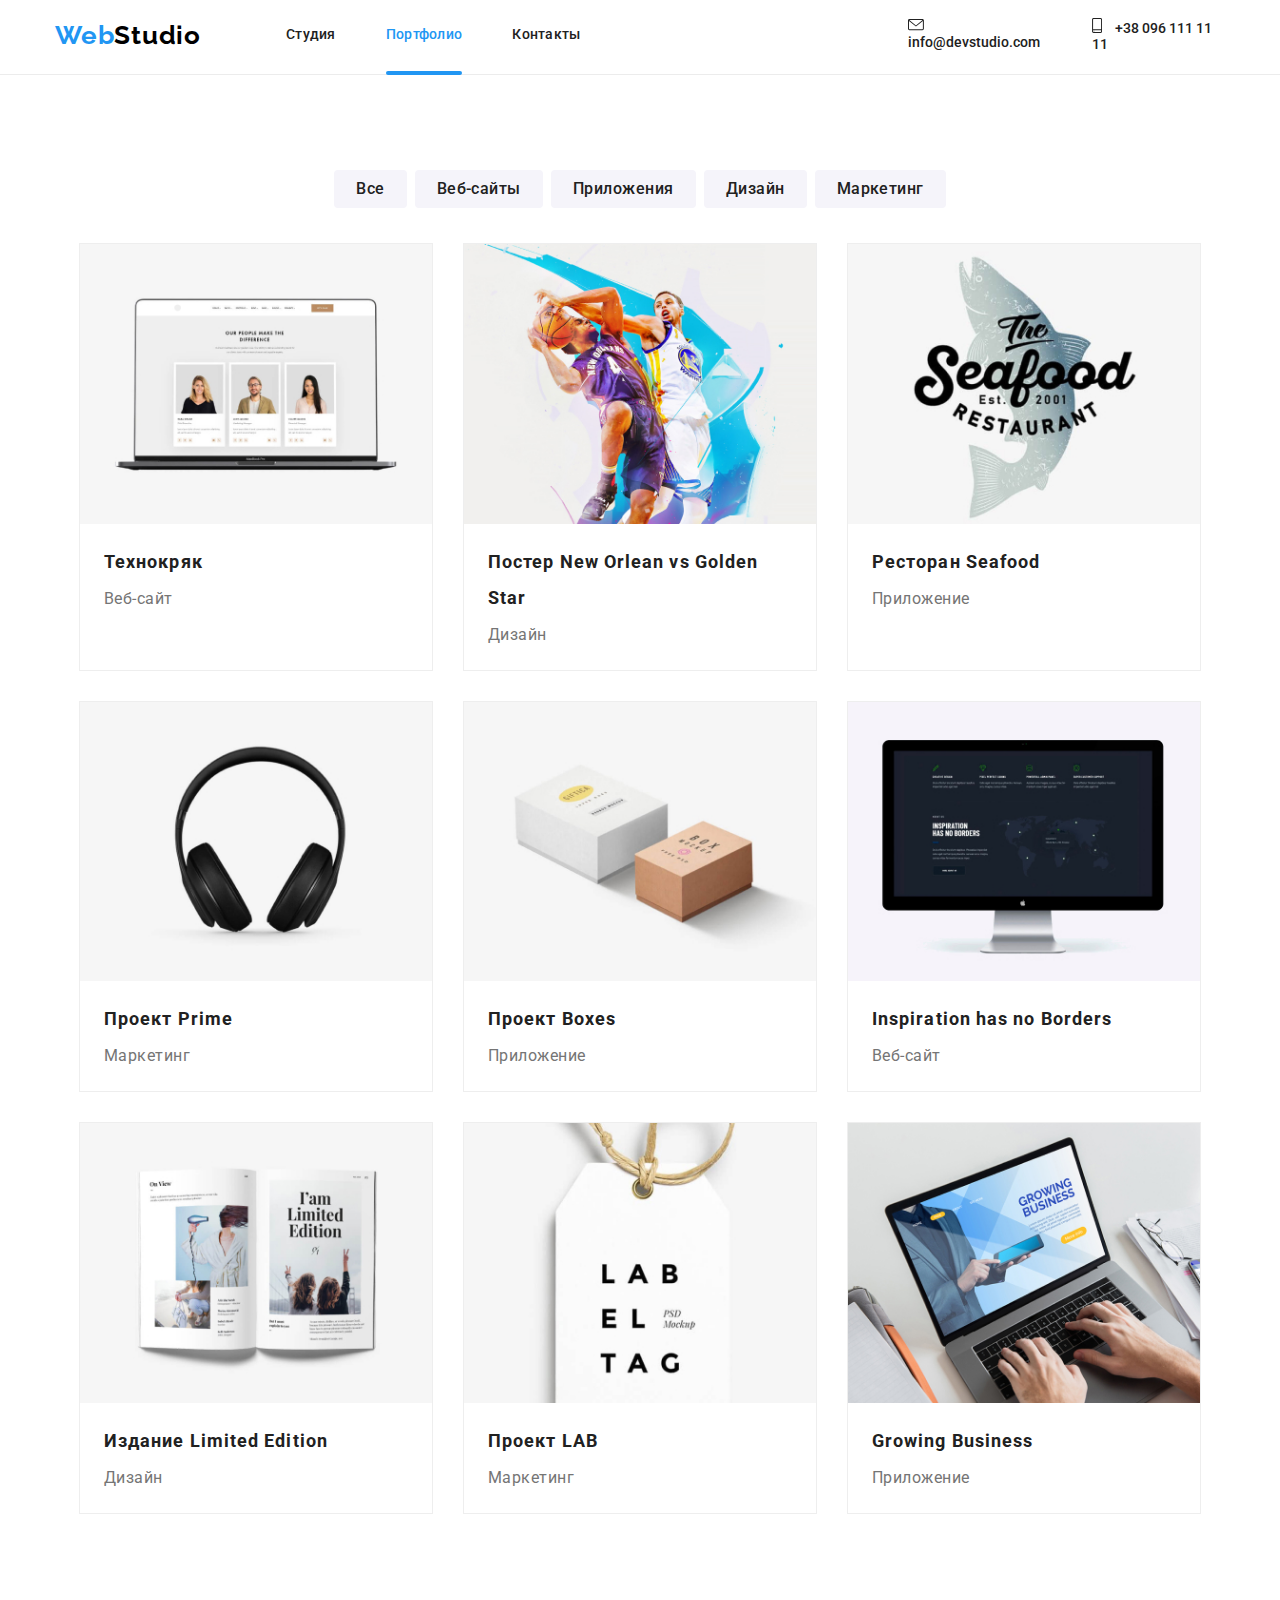
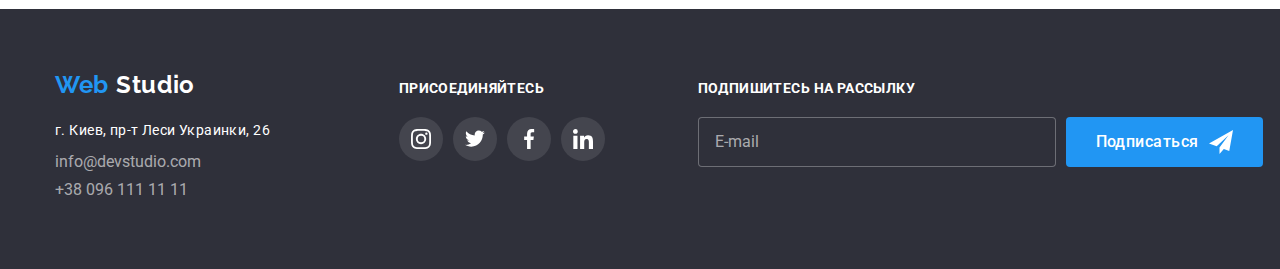
==== commit 520c1cda: "Картинки для портфоліо зроблено" ====
--- a/portfolio.html
+++ b/portfolio.html
@@ -123,12 +123,49 @@
             <li class="work-list-item">
               <a href="" class="animation">
                 <div class="overlay">
-                  <img
+                  <picture>
+                    <!-- MOBILE -->
+                    <source
+                      srcset="
+                        ./img/port/1-mob-450.jpg 1x,
+                        ./img/port/1-mob-900.jpg 2x
+                      "
+                      media="(max-width: 767px)"
+                    />
+
+                    <!-- TABLET -->
+
+                    <source
+                      srcset="
+                        ./img/port/1-tab-354.jpg 1x,
+                        ./img/port/1-tab-708.jpg 2x
+                      "
+                      media="(max-width: 1199px)"
+                    />
+
+                    <!-- DESKTOP -->
+
+                    <source
+                      srcset="
+                        ./img/port/1-desk-370.jpg 1x,
+                        ./img/port/1-desk-740.jpg 2x
+                      "
+                      media="(min-width: 1200px)"
+                    />
+
+                    <img
+                      loading="lazy"
+                      class="portfolio-poster"
+                      src="./img/port/1-desk-370.jpg"
+                      alt="Ноутбук"
+                    />
+                  </picture>
+                  <!-- <img
                     class="portfolio-poster"
                     src="./img/portfolio/img.jpg"
                     alt="Изображение компьютера"
                     width="370"
-                  />
+                  /> -->
                   <p class="work-discription list">
                     Технокряк это современная площадка распространения
                     коронавируса. Компании используют эту платформу для
@@ -145,12 +182,49 @@
             <li class="work-list-item">
               <a href="" class="animation">
                 <div class="overlay">
-                  <img
+                  <picture>
+                    <!-- MOBILE -->
+                    <source
+                      srcset="
+                        ./img/port/2-mob-450.jpg 1x,
+                        ./img/port/2-mob-900.jpg 2x
+                      "
+                      media="(max-width: 767px)"
+                    />
+
+                    <!-- TABLET -->
+
+                    <source
+                      srcset="
+                        ./img/port/2-tab-354.jpg 1x,
+                        ./img/port/2-tab-708.jpg 2x
+                      "
+                      media="(max-width: 1199px)"
+                    />
+
+                    <!-- DESKTOP -->
+
+                    <source
+                      srcset="
+                        ./img/port/2-desk-370.jpg 1x,
+                        ./img/port/2-desk-740.jpg 2x
+                      "
+                      media="(min-width: 1200px)"
+                    />
+
+                    <img
+                      loading="lazy"
+                      class="portfolio-poster"
+                      src="./img/port/2-desk-370.jpg"
+                      alt="Баскетбол"
+                    />
+                  </picture>
+                  <!--   <img
                     class="portfolio-poster"
                     src="./img/portfolio/img1.jpg"
                     alt="Изображение постера"
                     width="370"
-                  />
+                  /> -->
                   <p class="work-discription list">
                     Технокряк это современная площадка распространения
                     коронавируса. Компании используют эту платформу для
@@ -169,12 +243,44 @@
             <li class="work-list-item">
               <a href="" class="animation">
                 <div class="overlay">
-                  <img
-                    class="portfolio-poster"
-                    src="./img/portfolio/img2.jpg"
-                    alt="Изображение постера"
-                    width="370"
-                  />
+                  <picture>
+                    <!-- MOBILE -->
+                    <source
+                      srcset="
+                        ./img/port/3-mob-450.jpg 1x,
+                        ./img/port/3-mob-900.jpg 2x
+                      "
+                      media="(max-width: 767px)"
+                    />
+
+                    <!-- TABLET -->
+
+                    <source
+                      srcset="
+                        ./img/port/3-tab-354.jpg 1x,
+                        ./img/port/3-tab-708.jpg 2x
+                      "
+                      media="(max-width: 1199px)"
+                    />
+
+                    <!-- DESKTOP -->
+
+                    <source
+                      srcset="
+                        ./img/port/3-desk-370.jpg 1x,
+                        ./img/port/3-desk-740.jpg 2x
+                      "
+                      media="(min-width: 1200px)"
+                    />
+
+                    <img
+                      loading="lazy"
+                      class="portfolio-poster"
+                      src="./img/port/3-desk-370.jpg"
+                      alt="Логотип ресторана"
+                    />
+                  </picture>
+                  
                   <p class="work-discription list">
                     Технокряк это современная площадка распространения
                     коронавируса. Компании используют эту платформу для
@@ -191,11 +297,43 @@
               <a href="" class="animation">
                 <div class="overlay">
                   <img
-                    class="portfolio-poster"
-                    src="./img/portfolio/img3.jpg"
-                    alt="Изображение наушников"
-                    width="370"
-                  />
+                  <picture>
+                    <!-- MOBILE -->
+                    <source
+                      srcset="
+                        ./img/port/4-mob-450.jpg 1x,
+                        ./img/port/4-mob-900.jpg 2x
+                      "
+                      media="(max-width: 767px)"
+                    />
+
+                    <!-- TABLET -->
+
+                    <source
+                      srcset="
+                        ./img/port/4-tab-354.jpg 1x,
+                        ./img/port/4-tab-708.jpg 2x
+                      "
+                      media="(max-width: 1199px)"
+                    />
+
+                    <!-- DESKTOP -->
+
+                    <source
+                      srcset="
+                        ./img/port/4-desk-370.jpg 1x,
+                        ./img/port/4-desk-740.jpg 2x
+                      "
+                      media="(min-width: 1200px)"
+                    />
+
+                    <img
+                      loading="lazy"
+                      class="portfolio-poster"
+                      src="./img/port/4-desk-370.jpg"
+                      alt="Наушники"
+                    />
+                  </picture>
                   <p class="work-discription list">
                     Технокряк это современная площадка распространения
                     коронавируса. Компании используют эту платформу для
@@ -211,12 +349,29 @@
             <li class="work-list-item">
               <a href="" class="animation">
                 <div class="overlay">
-                  <img
-                    class="portfolio-poster"
-                    src="./img/portfolio/img4.jpg"
-                    alt=""
-                    width="370"
-                  />
+                <picture>
+                  <!-- MOBILE -->
+                  <source srcset="
+                                        ./img/port/5-mob-450.jpg 1x,
+                                        ./img/port/5-mob-900.jpg 2x
+                                      " media="(max-width: 767px)" />
+                
+                  <!-- TABLET -->
+                
+                  <source srcset="
+                                        ./img/port/5-tab-354.jpg 1x,
+                                        ./img/port/5-tab-708.jpg 2x
+                                      " media="(max-width: 1199px)" />
+                
+                  <!-- DESKTOP -->
+                
+                  <source srcset="
+                                        ./img/port/5-desk-370.jpg 1x,
+                                        ./img/port/5-desk-740.jpg 2x
+                                      " media="(min-width: 1200px)" />
+                
+                  <img loading="lazy" class="portfolio-poster" src="./img/port/5-desk-370.jpg" alt="Изображения коробок" />
+                </picture>
                   <p class="work-discription list">
                     Технокряк это современная площадка распространения
                     коронавируса. Компании используют эту платформу для
@@ -232,12 +387,29 @@
             <li class="work-list-item">
               <a href="" class="animation">
                 <div class="overlay">
-                  <img
-                    class="portfolio-poster"
-                    src="./img/portfolio/img5.jpg"
-                    alt="зображение веб-сайта"
-                    width="370"
-                  />
+                  <picture>
+                    <!-- MOBILE -->
+                    <source srcset="
+                                          ./img/port/6-mob-450.jpg 1x,
+                                          ./img/port/6-mob-900.jpg 2x
+                                        " media="(max-width: 767px)" />
+                  
+                    <!-- TABLET -->
+                  
+                    <source srcset="
+                                          ./img/port/6-tab-354.jpg 1x,
+                                          ./img/port/6-tab-708.jpg 2x
+                                        " media="(max-width: 1199px)" />
+                  
+                    <!-- DESKTOP -->
+                  
+                    <source srcset="
+                                          ./img/port/6-desk-370.jpg 1x,
+                                          ./img/port/6-desk-740.jpg 2x
+                                        " media="(min-width: 1200px)" />
+                  
+                    <img loading="lazy" class="portfolio-poster" src="./img/port/6-desk-370.jpg" alt="Изображения декстопа" />
+                  </picture>
                   <p class="work-discription list">
                     Технокряк это современная площадка распространения
                     коронавируса. Компании используют эту платформу для
@@ -253,12 +425,29 @@
             <li class="work-list-item">
               <a href="" class="animation">
                 <div class="overlay">
-                  <img
-                    class="portfolio-poster"
-                    src="./img/portfolio/img6.jpg"
-                    alt="Изображение книги"
-                    width="370"
-                  />
+                  <picture>
+                    <!-- MOBILE -->
+                    <source srcset="
+                                          ./img/port/7-mob-450.jpg 1x,
+                                          ./img/port/7-mob-900.jpg 2x
+                                        " media="(max-width: 767px)" />
+                  
+                    <!-- TABLET -->
+                  
+                    <source srcset="
+                                          ./img/port/7-tab-354.jpg 1x,
+                                          ./img/port/7-tab-708.jpg 2x
+                                        " media="(max-width: 1199px)" />
+                  
+                    <!-- DESKTOP -->
+                  
+                    <source srcset="
+                                          ./img/port/7-desk-370.jpg 1x,
+                                          ./img/port/7-desk-740.jpg 2x
+                                        " media="(min-width: 1200px)" />
+                  
+                    <img loading="lazy" class="portfolio-poster" src="./img/port/7-desk-370.jpg" alt="Изображения кники" />
+                  </picture>
                   <p class="work-discription list">
                     Технокряк это современная площадка распространения
                     коронавируса. Компании используют эту платформу для
@@ -274,12 +463,29 @@
             <li class="work-list-item">
               <a href="" class="animation">
                 <div class="overlay">
-                  <img
-                    class="portfolio-poster"
-                    src="./img/portfolio/img7.jpg"
-                    alt="Изображение постера"
-                    width="370"
-                  />
+                  <picture>
+                    <!-- MOBILE -->
+                    <source srcset="
+                                          ./img/port/8-mob-450.jpg 1x,
+                                          ./img/port/8-mob-900.jpg 2x
+                                        " media="(max-width: 767px)" />
+                  
+                    <!-- TABLET -->
+                  
+                    <source srcset="
+                                          ./img/port/8-tab-354.jpg 1x,
+                                          ./img/port/8-tab-708.jpg 2x
+                                        " media="(max-width: 1199px)" />
+                  
+                    <!-- DESKTOP -->
+                  
+                    <source srcset="
+                                          ./img/port/8-desk-370.jpg 1x,
+                                          ./img/port/8-desk-740.jpg 2x
+                                        " media="(min-width: 1200px)" />
+                  
+                    <img loading="lazy" class="portfolio-poster" src="./img/port/8-desk-370.jpg" alt="Этикетка проекта ЛАБ" />
+                  </picture>
                   <p class="work-discription list">
                     Технокряк это современная площадка распространения
                     коронавируса. Компании используют эту платформу для
@@ -295,12 +501,29 @@
             <li class="work-list-item">
               <a href="" class="animation">
                 <div class="overlay">
-                  <img
-                    class="portfolio-poster"
-                    src="./img/portfolio/img8.jpg"
-                    alt="Изображение компьютера"
-                    width="370"
-                  />
+                  <picture>
+                    <!-- MOBILE -->
+                    <source srcset="
+                                          ./img/port/9-mob-450.jpg 1x,
+                                          ./img/port/9-mob-900.jpg 2x
+                                        " media="(max-width: 767px)" />
+                  
+                    <!-- TABLET -->
+                  
+                    <source srcset="
+                                          ./img/port/9-tab-354.jpg 1x,
+                                          ./img/port/9-tab-708.jpg 2x
+                                        " media="(max-width: 1199px)" />
+                  
+                    <!-- DESKTOP -->
+                  
+                    <source srcset="
+                                          ./img/port/9-desk-370.jpg 1x,
+                                          ./img/port/9-desk-740.jpg 2x
+                                        " media="(min-width: 1200px)" />
+                  
+                    <img loading="lazy" class="portfolio-poster" src="./img/port/9-desk-370.jpg" alt="Человек печатает на ноутбуокм" />
+                  </picture>
                   <p class="work-discription list">
                     Технокряк это современная площадка распространения
                     коронавируса. Компании используют эту платформу для
--- a/css/main.min.css
+++ b/css/main.min.css
@@ -1,2 +1,2 @@
-html{box-sizing:border-box}*,*::before,*::after{box-sizing:inherit}a{text-decoration:none;display:block}.list{padding:0;margin:0;list-style:none}body{background-color:#fff;font-family:"Roboto",sans-serif,"Raleway",sans-serif}img{display:block}.container{padding-right:15px;padding-left:15px;margin-right:auto;margin-left:auto}@media screen and (min-width: 480px){.container{width:480px}}@media screen and (min-width: 768px){.container{width:768px}}@media screen and (min-width: 1200px){.container{width:1200px}}@media screen and (min-width: 290px){.backdrop.is-hidden{visibility:hidden;opacity:0;pointer-events:none}.backdrop{position:fixed;top:0;left:0;height:100%;width:100%;padding:15px;background-color:rgba(0,0,0,0.2);opacity:1;visibility:visible;z-index:5;transition:all 250ms cubic-bezier(0.4, 0, 0.2, 1)}.backdrop.is-hidden .modal{transform:translate(-50%, -50%) scale(1.6)}.close-modal{display:flex;justify-content:center;align-items:center;position:absolute;top:8px;right:8px;width:30px;height:30px;border-radius:50px;background:#fff;cursor:pointer;border:1px solid rgba(0,0,0,0.1)}.close-modal:hover .modal-close-icon{fill:#2196f3}.modal{position:absolute;top:50%;left:50%;padding-top:40px;padding-right:20px;padding-bottom:40px;padding-left:20px;width:340px;height:610px;border-radius:4px;background-color:#fff;box-shadow:0px 1px 3px rgba(0,0,0,0.12),0px 1px 1px rgba(0,0,0,0.14),0px 2px 1px rgba(0,0,0,0.2);transform:translate(-50%, -50%) scale(1);transition:transform 250ms cubic-bezier(0.4, 0, 0.2, 1)}.modal-title{display:block;margin-top:0;margin-bottom:20px;font-weight:700;font-size:18px;line-height:1.4em;text-align:center;color:#212121}.form{display:block;margin-top:0}.form-field{display:block;position:relative}.form-field:not(:last-child){margin-bottom:28px}.form-input{height:30px;padding-top:0px;padding-right:42px;padding-bottom:0px;padding-left:42px;outline:0;width:249px;border:1px solid rgba(33,33,33,0.2);border-radius:4px}.label-name{position:absolute;top:55%;left:65px;transform:translateY(-50%);transition:transform 250ms cubic-bezier(0.4, 0, 0.2, 1);font-size:14px;line-height:1.14em;letter-spacing:0.01em;color:#757575}.form-field:focus-within>.label-name,.form-input:not(:placeholder-shown)+.label-name{font-size:12px;line-height:1.17;transform:translate(-26px, -39px);color:#2196f3}.form-textarea{height:120px;resize:none;padding:10px 15px;margin-bottom:0;outline:0;font-size:14px;line-height:1.14em;width:249px;border:1px solid rgba(33,33,33,0.2);border-radius:4px}.form-input:focus,.form-textarea:focus{border:1px solid #2196f3}.form-textarea:focus::placeholder{color:#2196f3}.checkbox-input{position:absolute;width:1px;height:1px;margin:-1px;border:0;padding:0;clip:rect(0 0 0 0);overflow:hidden}.checkbox-icon::before{content:"";display:block;align-items:center;cursor:pointer;margin-right:9px;width:15px;height:15px;border:2px solid black;border-radius:4px}.checkbox-input:checked+.checkbox-icon::before{border-color:#2196f3;background-color:#2196f3;background-image:url(../img/modal-icons/agreement-icon.svg);background-size:contain;background-repeat:no-repeat;background-origin:border-box;border-radius:4px;width:15px;height:15px;margin-right:9px}.checkbox-field{display:flex;justify-content:center;align-items:center;margin-bottom:30px;cursor:pointer}.checkbox-name{display:block;align-items:center;font-size:12px;line-height:1.16em;letter-spacing:0.03em;margin-bottom:0px;cursor:pointer;color:#757575}.checkbox-name .label-link{display:block;margin-left:4px;color:#2196f3;text-decoration:underline}.label-link:hover{color:#2196f3;text-decoration:none}.form-submit{display:block;padding:10px 55px;margin:0 auto;font-weight:700;font-size:16px;line-height:1.87em;letter-spacing:0.06em;border-radius:4px;border:none;cursor:pointer;color:#fff;background-color:#2196f3;box-shadow:0px 4px 4px rgba(0,0,0,0.15);transition:background-color 250ms cubic-bezier(0.4, 0, 0.2, 1)}.form-field .name-icon{display:flex;position:absolute;top:50%;left:40px;transform:translateY(-50%);transition:transform 250ms cubic-bezier(0.4, 0, 0.2, 1)}.form-field:focus-within .name-icon{fill:#2196f3}}@media screen and (min-width: 768px){.backdrop.is-hidden{visibility:hidden;opacity:0;pointer-events:none}.backdrop{position:fixed;top:0;height:100%;width:100%;background-color:rgba(0,0,0,0.2);opacity:1;visibility:visible;z-index:5;transition:all 250ms cubic-bezier(0.4, 0, 0.2, 1)}.modal{position:absolute;top:50%;left:50%;padding:40px;width:528px;height:581px;border-radius:4px;background-color:#fff;box-shadow:0px 1px 3px rgba(0,0,0,0.12),0px 1px 1px rgba(0,0,0,0.14),0px 2px 1px rgba(0,0,0,0.2);transform:translate(-50%, -50%) scale(1);transition:transform 250ms cubic-bezier(0.4, 0, 0.2, 1)}.backdrop.is-hidden .modal{transform:translate(-50%, -50%) scale(1.6)}.modal-title{display:block;margin-top:0;margin-bottom:30px;font-weight:700;font-size:20px;line-height:1.15em;text-align:center;color:#212121}.form{display:block;margin-top:0}.form-field{display:block;position:relative}.form-field:not(:last-child){margin-bottom:28px}.form-input{height:40px;padding-top:0px;padding-right:42px;padding-bottom:0px;padding-left:42px;outline:0;width:448px;border:1px solid rgba(33,33,33,0.2);border-radius:4px}.label-name{position:absolute;top:50%;left:42px;transform:translateY(-50%);transition:transform 250ms cubic-bezier(0.4, 0, 0.2, 1);font-size:14px;line-height:1.14em;letter-spacing:0.01em;color:#757575}.form-field:focus-within>.label-name,.form-input:not(:placeholder-shown)+.label-name{font-size:12px;line-height:1.17;transform:translate(-26px, -39px);color:#2196f3}.form-textarea{height:120px;resize:none;padding:10px 15px;margin-bottom:0;outline:0;font-size:14px;line-height:1.14em;width:448px;border:1px solid rgba(33,33,33,0.2);border-radius:4px}.form-input:focus,.form-textarea:focus{border:1px solid #2196f3}.form-textarea:focus::placeholder{color:#2196f3}.checkbox-input{position:absolute;width:1px;height:1px;margin:-1px;border:0;padding:0;clip:rect(0 0 0 0);overflow:hidden}.checkbox-icon::before{content:"";display:block;align-items:center;cursor:pointer;margin-right:9px;width:15px;height:15px;border:2px solid black;border-radius:4px}.checkbox-input:checked+.checkbox-icon::before{border-color:#2196f3;background-color:#2196f3;background-image:url(../img/modal-icons/agreement-icon.svg);background-size:contain;background-repeat:no-repeat;background-origin:border-box;border-radius:4px;width:15px;height:15px;margin-right:9px}.checkbox-field{display:flex;justify-content:center;align-items:center;margin-bottom:30px;cursor:pointer}.checkbox-name{display:flex;align-items:center;font-size:14px;line-height:1.71em;letter-spacing:0.01em;margin-bottom:0px;cursor:pointer;color:#757575}.checkbox-name .label-link{display:block;margin-left:4px;color:#2196f3;text-decoration:underline}.label-link:hover{color:#2196f3;text-decoration:none}.form-submit{display:block;padding:10px 55px;margin:0 auto;font-weight:700;font-size:16px;line-height:1.87em;letter-spacing:0.06em;border-radius:4px;border:none;cursor:pointer;color:#fff;background-color:#2196f3;box-shadow:0px 4px 4px rgba(0,0,0,0.15);transition:background-color 250ms cubic-bezier(0.4, 0, 0.2, 1)}.close-modal{display:flex;justify-content:center;align-items:center;position:absolute;top:8px;right:8px;width:30px;height:30px;border-radius:50px;background:#fff;cursor:pointer;border:1px solid rgba(0,0,0,0.1)}.close-modal:hover .modal-close-icon{fill:#2196f3}.form-field .name-icon{display:flex;position:absolute;top:50%;left:16px;transform:translateY(-50%);transition:transform 250ms cubic-bezier(0.4, 0, 0.2, 1)}.form-field:focus-within .name-icon{fill:#2196f3}}.page-header{background-color:#fff;border-bottom:1px solid #ececec}@media screen and (max-width: 767px){.menu-container{display:none;position:absolute;top:102%;left:0;width:100%;background-color:#fff;padding:60px;text-align:center;font-style:normal;font-weight:500;font-size:18px;line-height:1.16em}.menu-container.is-open{display:block}.menu-burger{display:inline-flex;margin:0;padding:0;border:none;background-color:transparent;outline:none}.menu-burger .icon-burger{display:none}.menu-burger:hover:focus .icon-burger{fill:#2196f3}.menu-burger:hover:focus .icon-cross{fill:#2196f3}.menu-burger.is-open .icon-burger{display:block}.menu-burger.is-open .icon-cross{display:none}}.container .main-nav{display:flex;align-items:center;justify-content:space-between;height:60px}.logo{display:flex;font-family:"Raleway",sans-serif;font-style:normal;font-weight:bold;font-size:26px;line-height:1.19em;letter-spacing:0.03em;color:#000}.logo-color{color:#2196f3}.contacts-icon{margin-right:10px;fill:currentColor}.contacts-icon:hover{fill:#2196f3}@media screen and (max-width: 767px){.page-header{position:relative}.nav-item-list{display:block;margin-bottom:40px}.nav-item-link{display:inline-flex;justify-content:center;align-items:center;font-family:"Roboto",sans-serif;font-style:normal;font-weight:500;font-size:18px;line-height:1.16em;letter-spacing:0.02em;color:#212121;transition:250ms cubic-bezier(0.4, 0, 0.2, 1)}.nav-item-link:hover,.nav-item-link:focus{color:#2196f3}.nav-item{display:block;position:relative;padding-bottom:8px}.nav-item:not(:last-child){margin-bottom:40px}.current{color:#2196f3}.current::after{content:"";display:block;position:absolute;bottom:0;width:30px;height:4px;background-color:#2196f3;border-radius:2px}.header-contacts{display:block;align-items:center}.contacts-ul{display:block;margin-top:0;margin-bottom:0;padding-left:0}.contacts-item{display:block}.contacts-item:not(:last-child){margin-bottom:16px}.contacts-item-link{display:block;align-items:center;font-family:"Roboto",sans-serif;font-weight:500;font-size:18px;line-height:1.16em;letter-spacing:0.02em;letter-spacing:0.02em;color:#757575;transition:250ms cubic-bezier(0.4, 0, 0.2, 1)}.contacts-item-link:hover,.contacts-item-link:focus{color:#2196f3}}@media screen and (min-width: 768px){.menu-burger{display:none}.menu-container{display:flex}.page-header{padding-top:5px;height:75px}.main-nav{display:flex;align-items:center;justify-content:space-between}.nav-item-list{display:flex}.nav-item{display:block;position:relative}.nav-item:not(:last-child){margin-right:50px}.nav-item-link{font-family:"Roboto",sans-serif;font-style:normal;font-weight:500;font-size:14px;line-height:1.14em;letter-spacing:0.02em;color:#212121;display:block;padding-top:32px;padding-bottom:32px;transition:250ms cubic-bezier(0.4, 0, 0.2, 1)}.nav-item-link:hover,.nav-item-link:focus{color:#2196f3}.logo{margin-right:75px}.current{color:#2196f3}.current::after{display:block;position:absolute;bottom:0;content:"";width:100%;height:4px;background-color:#2196f3;border-radius:2px}.header-contacts{display:flex;align-items:center}.contacts-ul{display:block;margin-top:0;margin-left:70px;margin-bottom:0;padding-left:0}.contacts-icon{margin-right:10px;fill:currentColor}.contacts-icon:hover{fill:#2196f3}.contacts-item{display:inline-block;align-items:center}.contacts-item:not(:last-child){margin-bottom:10px}.contacts-item-link{display:block;align-items:center;font-family:"Roboto",sans-serif;font-style:normal;font-weight:500;font-size:14px;color:#212121;transition:250ms cubic-bezier(0.4, 0, 0.2, 1)}.contacts-item-link:hover,.contacts-item-link:focus{color:#2196f3}}@media screen and (min-width: 1200px){.logo{margin-right:85px}.header-contacts{display:flex;align-items:center}.contacts-ul{display:flex;margin-left:297px}.contacts-item-link{margin-left:30px}.contacts-item{display:inline-block;align-items:center;margin-bottom:10px;margin-top:10px}}@media screen and (max-width: 479px){.hero-section{margin-top:0;text-align:center;background-color:#757575;background-image:linear-gradient(to right, rgba(47,48,58,0.8), rgba(47,48,58,0.8)),url("../img/mobile-480-400.jpg");background-repeat:no-repeat}.hero-section .container{padding-top:118px;padding-right:60px;padding-bottom:39px;padding-left:60px}.main-title{display:block;font-family:"Roboto",sans-serif;font-style:normal;font-weight:900;margin-top:0px;margin-bottom:30px;font-size:26px;line-height:1.61em;letter-spacing:0.06em;text-transform:uppercase;color:#fff}.hero-modal-btn{display:inline-block;font-family:"Roboto",sans-serif;font-style:normal;font-weight:500;font-size:16px;line-height:1.87em;height:50px;padding:10px 32px;letter-spacing:0.06em;color:#fff;background:#2196f3;box-shadow:0px 4px 4px rgba(0,0,0,0.15);border-radius:4px;border:none;cursor:pointer;transition:background-color 250ms cubic-bezier(0.4, 0, 0.2, 1)}}@media screen and (min-width: 480px){.hero-section{margin-top:0;text-align:center;background-color:#757575;background-image:linear-gradient(to right, rgba(47,48,58,0.8), rgba(47,48,58,0.8)),url("../img/mobile.jpg");background-repeat:no-repeat}.hero-section .container{padding-top:118px;padding-right:60px;padding-bottom:118px;padding-left:60px}.main-title{display:block;font-family:"Roboto",sans-serif;font-style:normal;font-weight:900;margin-top:0px;margin-bottom:30px;font-size:26px;line-height:1.61em;letter-spacing:0.06em;text-transform:uppercase;color:#fff}.hero-modal-btn{display:inline-block;font-family:"Roboto",sans-serif;font-style:normal;font-weight:500;font-size:16px;line-height:1.87em;height:50px;padding:10px 32px;letter-spacing:0.06em;color:#fff;background:#2196f3;box-shadow:0px 4px 4px rgba(0,0,0,0.15);border-radius:4px;border:none;cursor:pointer;transition:background-color 250ms cubic-bezier(0.4, 0, 0.2, 1)}}@media screen and (min-width: 768px){.hero-section{margin-top:0;text-align:center;background-color:#757575;background-image:linear-gradient(to right, rgba(47,48,58,0.8), rgba(47,48,58,0.8)),url("../img/Header.images.jpg");background-repeat:no-repeat}.hero-section .container{padding-top:200px;padding-right:64px;padding-bottom:235px;padding-left:64px}.main-title{display:block;font-family:"Roboto",sans-serif;font-style:normal;font-weight:900;margin-top:0px;margin-bottom:30px;font-size:26px;line-height:1.61em;letter-spacing:0.06em;text-transform:uppercase;color:#fff}.hero-modal-btn{display:inline-block;font-family:"Roboto",sans-serif;font-style:normal;font-weight:700;font-size:16px;line-height:1.87em;height:50px;padding:10px 32px;letter-spacing:0.06em;color:#fff;background:#2196f3;box-shadow:0px 4px 4px rgba(0,0,0,0.15);border-radius:4px;border:none;cursor:pointer;transition:background-color 250ms cubic-bezier(0.4, 0, 0.2, 1)}}@media screen and (min-width: 1200px){.hero-section{margin-top:0;text-align:center;background-color:#757575;background-image:linear-gradient(to right, rgba(47,48,58,0.8), rgba(47,48,58,0.8)),url("../img/Header.images.jpg");background-repeat:no-repeat}.hero-section .container{padding-top:200px;padding-right:100px;padding-bottom:200px;padding-left:100px}.main-title{font-weight:900;margin-top:0px;margin-bottom:30px;font-size:44px;line-height:1.36em;letter-spacing:0.06em;text-transform:uppercase;color:#fff}.hero-modal-btn{font-weight:700;font-size:16px;line-height:1.87em;height:50px;padding:10px 32px;letter-spacing:0.06em;color:#fff;background:#2196f3;box-shadow:0px 4px 4px rgba(0,0,0,0.15);border-radius:4px;border:none;cursor:pointer;transition:background-color 250ms cubic-bezier(0.4, 0, 0.2, 1)}}@media screen and (min-width: 200px){.icon-wrapper{display:flex;justify-content:center;align-items:center;margin-top:0;margin-right:0;margin-bottom:30px;max-width:450px;height:120px;border-radius:4px;background-color:#f5f4fa}.icon-1::before{content:"";width:270px;height:120px;background-image:url("../img/antenna-1.svg");background-repeat:no-repeat;background-position:center}.icon-2::before{content:"";width:270px;height:120px;background-image:url("../img/clock-1.svg");background-repeat:no-repeat;background-position:center}.icon-3::before{content:"";width:270px;height:120px;background-image:url("../img/diagram-1.svg");background-repeat:no-repeat;background-position:center}.icon-4::before{content:"";width:270px;height:120px;background-image:url("../img/astronaut-1.svg");background-repeat:no-repeat;background-position:center}.quality-section{padding-top:60px;padding-bottom:60px}.quality-list{display:block}.quality-item:not(:last-child){margin-bottom:30px}.quality-list-item{display:flex;justify-content:center;margin-top:0;margin-bottom:10px;max-width:450px;font-family:"Roboto",sans-serif;font-style:normal;font-weight:700;font-size:14px;line-height:1.14em;letter-spacing:0.03em;text-transform:uppercase;color:#212121}.discription-text{display:block;max-width:450px;margin-top:0;margin-bottom:0;font-family:"Roboto",sans-serif;font-style:normal;font-weight:400;font-size:14px;line-height:1.71em;letter-spacing:0.03em;color:#757575}}@media screen and (min-width: 768px){.icon-wrapper{display:flex;justify-content:center;align-items:center;margin-top:0;margin-right:0;margin-bottom:30px;width:354px;height:120px;border-radius:4px;background-color:#f5f4fa}.quality-list{display:flex;flex-wrap:wrap;justify-content:center}.quality-item:nth-child(odd){margin-right:30px;flex-basis:calc(50% - 30px)}.quality-item:nth-last-child(-n+2){margin-bottom:0}.quality-list-item{display:inline-block}.discription-text{width:354px}}@media screen and (min-width: 1200px){.quality-section{padding-top:95px;padding-bottom:95px}.icon-wrapper{width:270px}.quality-item:not(:last-child){margin-right:30px;flex-basis:unset;margin-bottom:0}.discription-text{width:270px}}@media screen and (max-width: 1199px){.work-exemples{display:none}}@media screen and (min-width: 1200px){.work-exemples{margin-bottom:95px}.work-exemples img{display:block}.exemple-list{display:flex;justify-content:center}.exemple-list-item:not(:last-child){margin-right:30px}.exemple-list-item{position:relative}.title-text{margin-top:0;margin-bottom:50px;font-family:"Roboto",sans-serif;font-style:normal;font-weight:bold;font-size:36px;line-height:1.16em;text-align:center;letter-spacing:0.03em;color:#212121}.work-list-text{display:flex;justify-content:center;align-items:center;margin-top:0;margin-bottom:0;position:absolute;right:0;bottom:0;left:0;height:70px;background:rgba(47,48,58,0.8);font-family:"Roboto",sans-serif;font-style:normal;font-weight:700;font-size:14px;line-height:1.14em;text-align:center;letter-spacing:0.03em;text-transform:uppercase;color:#fff}}@media screen and (min-width: 290px){.our-team-section{padding-top:60px;padding-bottom:60px;background-color:#f5f4fa}.title-text{display:flex;justify-content:center;font-weight:bold;font-size:28px;line-height:1.17em;margin-top:0px}.team-list{display:block}.team-list-item:not(:last-child){margin-bottom:30px}.team-list-item{max-width:450px;border-color:#f5f4fa;background-color:#fff;box-shadow:0px 2px 1px rgba(0,0,0,0.2),0px 1px 1px rgba(0,0,0,0.14),0px 1px 3px rgba(0,0,0,0.12);border-radius:0px 0px 4px 4px}.team-photo{max-width:100%;margin-top:0;margin-bottom:30px}.team-people-name{margin-top:0;margin-bottom:10px;font-family:"Roboto",sans-serif;font-style:normal;font-weight:500;font-size:16px;line-height:1.18em;text-align:center;letter-spacing:0.03em;color:#212121}.professon-name{margin-top:0;margin-bottom:16px;font-family:"Roboto",sans-serif;font-style:normal;font-weight:400;font-size:16px;line-height:1.18em;text-align:center;letter-spacing:0.03em;color:#757575}.social-list{padding-bottom:24px;display:flex;justify-content:center}.social-list>.social-list-item:not(:last-child){margin-right:10px}.social-list .social-wrapper{display:flex;justify-content:center;align-items:center;width:44px;height:44px;border-radius:50%;color:#afb1b8;transition:250ms cubic-bezier(0.4, 0, 0.2, 1)}.social-wrapper:hover{background-color:#2196f3;color:#fff}.social-icons-svg{fill:currentColor}}@media screen and (min-width: 768px){.team-list{display:flex;flex-wrap:wrap;justify-content:center}.team-list-item{max-width:354px}.team-list-item:nth-child(odd){margin-right:30px;flex-basis:calc(50% - 15px)}.team-list-item:nth-last-child(-n+2){margin-bottom:0}}@media screen and (min-width: 1200px){.our-team-section{min-width:1200px;padding-top:95px;padding-bottom:95px}.team-list-item{max-width:270px}.team-list-item:not(:last-child){margin-right:30px;flex-basis:unset;margin-bottom:0}.team-list-item:nth-last-child(-n+2){margin-bottom:0}.title-text{font-weight:bold;font-size:36px;line-height:1.16em}}@media screen and (min-width: 290px){.customers-section{padding-top:60px;padding-bottom:60px}.customers-list{display:flex;flex-wrap:wrap;justify-content:center}.customers-list-item{margin-bottom:30px;flex-basis:calc(50% - 30px);max-width:210px}.customers-list-item:nth-last-child(-n+2){margin-bottom:0}.customers-list-item:not(:nth-child(2n)){margin-right:30px}.customers-logo{display:flex;justify-content:center;align-items:center;border-width:1px;border-style:solid;border-color:#afb1b8;border-radius:4px;max-width:210px;height:90px;font-size:0;color:#afb1b8;transition:250ms cubic-bezier(0.4, 0, 0.2, 1)}.customers-icon{fill:currentColor}.customers-logo:hover{color:#2196f3;border-color:#2196f3}}@media screen and (min-width: 768px){.customers-list-item{margin-right:30px;height:90px;max-width:210px;flex-basis:calc(50% - 30px)}.customers-list-item:nth-child(3n){margin-right:0}.customers-list-item:nth-last-child(-n+3){margin-bottom:0}}@media screen and (min-width: 1200px){.customers-section{padding-top:95px;padding-bottom:95px}.customers-list-item{max-width:170px}.customers-list-item:not(:last-child){margin-right:30px;flex-basis:calc(50% - 30px)}}@media screen and (min-width: 290px){.footer-section{padding-top:60px;padding-bottom:60px;background-color:#2f303a}.footer-section .container{display:block;justify-content:center}.footer-contacts{min-width:231px;display:flex;flex-direction:column;align-items:center;flex-basis:25%;margin-bottom:50px}.mailing{display:block;margin-right:0px}.mailing-form{display:block;width:100%;max-width:450px}.join-to-us{margin-bottom:48px}.mailing-form input{display:block;height:50px;width:100%;max-width:450px;font-size:16px;line-height:1.25em;border:1px solid rgba(255,255,255,0.3);border-radius:4px;padding-top:15px;padding-left:16px;padding-bottom:15px;background-color:#2f303a}.footer-button-position{display:flex;justify-content:center;margin-top:20px}.footer-btn{display:flex;align-items:center;padding-top:12px;padding-right:30px;padding-bottom:12px;padding-left:30px;background:#2196f3;border:none;border-radius:4px;font-family:"Roboto",sans-serif;font-weight:500;font-size:16px;line-height:1.62em;text-align:center;letter-spacing:0.03em;color:#fff;cursor:pointer}.icon-send{display:flex;margin-left:10px;fill:currentColor}.footer-logo{display:block;margin-bottom:20px;font-family:"Raleway",sans-serif;font-style:normal;font-weight:bold;font-size:24px;line-height:1.16em;letter-spacing:0.03em;color:#fff}.footer-logo-color{color:#2196f3}.post-info{margin-bottom:10px;font-family:"Roboto",sans-serif;font-weight:400;font-size:14px;line-height:1.71em;letter-spacing:0.03em;color:#fff}.footer-contacts-link,.footer-contacts-item{margin-bottom:10px;color:rgba(255,255,255,0.6)}.footer-contacts-link:hover,.footer-contacts-link:focus,.footer-contacts-item:hover,.footer-contacts-item:focus{color:#2196f3}.footer-social-list{display:flex;justify-content:center;align-items:center}.footer-social-list-item:not(:last-child){margin-right:10px}.footer-social-wrapper{display:flex;justify-content:center;align-items:center;width:44px;height:44px;border-radius:50%;box-shadow:none;background:rgba(255,255,255,0.1);transition:250ms cubic-bezier(0.4, 0, 0.2, 1)}.footer-social-wrapper:hover{background-color:#2196f3}.footer-social-icon{fill:#fff}.footer-title{text-align:center;margin-bottom:20px;padding-top:12px;font-family:"Roboto",sans-serif;font-style:normal;font-weight:700;font-size:14px;line-height:1.14em;letter-spacing:0.03em;text-transform:uppercase;color:#fff}.footer-form-label{text-align:center;display:block;padding-top:12px;font-family:"Roboto",sans-serif;font-style:normal;font-weight:700;font-size:14px;margin-bottom:20px;line-height:1.14em;letter-spacing:0.03em;text-transform:uppercase;color:#fff}.footer-form{display:block}.input-form-footer{color:#fff;font-weight:400}.input-form-footer::placeholder{color:rgba(255,255,255,0.6)}}@media screen and (min-width: 768px){.footer-section .container{display:flex;align-items:baseline;flex-direction:row;flex-wrap:wrap;position:relative}.footer-contacts{flex-basis:50%}.mailing-form{display:block;width:100%;max-width:450px}.join-to-us{flex-basis:50%}.mailing{display:flex;flex-direction:column;align-items:center;flex-basis:100%}}@media screen and (min-width: 1200px){.footer-section .container{display:flex;flex-wrap:nowrap;align-items:baseline;position:relative}.mailing-form input{display:block;height:50px;width:100%;width:358px;font-size:16px;line-height:1.25em}.footer-button-position{display:flex;margin-left:10px;margin-top:0}.mailing-form{display:flex;width:100%;width:358px}.footer-form{display:flex}.footer-contacts{display:block;margin-right:80px;margin-bottom:0}.join-to-us{margin-right:35px}.mailing{display:block;flex-direction:column;flex-basis:100%}.footer-form-label{display:flex;padding-top:12px}.footer-social-list{display:flex;justify-content:flex-start;align-items:center}.footer-title{display:flex;margin-bottom:20px;padding-top:12px}}@media screen and (min-width: 290px){.portfolio-section{padding-top:60px;padding-bottom:60px}.portfolio-list{display:flex;flex-wrap:wrap;justify-content:flex-start;margin-bottom:40px}.portfolio-modal-btn{border-radius:4px;border:none;font-family:"Roboto",sans-serif;font-style:normal;font-weight:500;font-size:16px;line-height:1.62em;text-align:center;letter-spacing:0.03em;color:#212121;padding-top:6px;padding-right:15px;padding-bottom:6px;padding-left:15px;background:#f5f4fa;transition:250ms cubic-bezier(0.4, 0, 0.2, 1)}.portfolio-list-btn{display:block}.portfolio-list-btn:not(:nth-last-child(-n+1)){margin-right:8px}.portfolio-list-btn:not(:nth-last-child(-n+2)){margin-bottom:15px}.portfolio-list-btn:hover{box-shadow:0px 2px 2px rgba(0,0,0,0.12),0px 1px 2px rgba(0,0,0,0.08),0px 3px 1px rgba(0,0,0,0.1);border-radius:4px}.portfolio-modal-btn:hover{background-color:#2196f3;color:#fff}.work-list{display:block;justify-content:center}.work-list>.work-list-item:hover{box-shadow:1px 4px 6px rgba(0,0,0,0.16),0px 4px 4px rgba(0,0,0,0.06),0px 1px 1px rgba(0,0,0,0.12)}.work-list-item{margin-bottom:30px;border:1px solid #eeeeee;transition:250ms cubic-bezier(0.4, 0, 0.2, 1)}.portfolio-section img{max-width:100%}.portfolio-poster{margin-top:0px}.work-title{margin-bottom:4px;font-family:"Roboto",sans-serif;font-style:normal;font-weight:700;font-size:18px;line-height:2em;letter-spacing:0.06em;color:#212121}.work-art{font-family:"Roboto",sans-serif;font-style:normal;font-weight:400;font-size:16px;line-height:1.87em;letter-spacing:0.03em;color:#757575}.portfolio-text-wrapper{padding-top:20px;padding-right:24px;padding-bottom:20px;padding-left:24px}.work-discription{position:absolute;top:100%;right:0;width:100%;height:100%;transition:250ms cubic-bezier(0.4, 0, 0.2, 1);margin-bottom:0px;padding-top:66px;padding-bottom:60px;padding-left:24px;padding-right:24px;font-family:"Roboto",sans-serif;font-style:normal;font-weight:400;font-size:18px;line-height:1.55em;letter-spacing:0.03em;color:#fff;background:rgba(33,150,243,0.9)}.animation:hover .work-discription{top:0}.overlay{position:relative;overflow:hidden}}@media screen and (min-width: 768px){.portfolio-list{display:flex;flex-wrap:wrap;justify-content:center;margin-bottom:35px}.portfolio-modal-btn{padding-right:22px;padding-left:22px}.portfolio-list-btn{display:block}.portfolio-list-btn:not(:nth-last-child(-n+1)){margin-right:8px}.portfolio-list-btn:not(:nth-last-child(-n+2)){margin-bottom:0}}
+html{box-sizing:border-box}*,*::before,*::after{box-sizing:inherit}a{text-decoration:none;display:block}.list{padding:0;margin:0;list-style:none}body{background-color:#fff;font-family:"Roboto",sans-serif,"Raleway",sans-serif}img{display:block}.container{padding-right:15px;padding-left:15px;margin-right:auto;margin-left:auto}@media screen and (min-width: 480px){.container{width:480px}}@media screen and (min-width: 768px){.container{width:768px}}@media screen and (min-width: 1200px){.container{width:1200px}}@media screen and (min-width: 290px){.backdrop.is-hidden{visibility:hidden;opacity:0;pointer-events:none}.backdrop{position:fixed;top:0;left:0;height:100%;width:100%;padding:15px;background-color:rgba(0,0,0,0.2);opacity:1;visibility:visible;z-index:5;transition:all 250ms cubic-bezier(0.4, 0, 0.2, 1)}.backdrop.is-hidden .modal{transform:translate(-50%, -50%) scale(1.6)}.close-modal{display:flex;justify-content:center;align-items:center;position:absolute;top:8px;right:8px;width:30px;height:30px;border-radius:50px;background:#fff;cursor:pointer;border:1px solid rgba(0,0,0,0.1)}.close-modal:hover .modal-close-icon{fill:#2196f3}.modal{position:absolute;top:50%;left:50%;padding-top:40px;padding-right:20px;padding-bottom:40px;padding-left:20px;width:340px;height:610px;border-radius:4px;background-color:#fff;box-shadow:0px 1px 3px rgba(0,0,0,0.12),0px 1px 1px rgba(0,0,0,0.14),0px 2px 1px rgba(0,0,0,0.2);transform:translate(-50%, -50%) scale(1);transition:transform 250ms cubic-bezier(0.4, 0, 0.2, 1)}.modal-title{display:block;margin-top:0;margin-bottom:20px;font-weight:700;font-size:18px;line-height:1.4em;text-align:center;color:#212121}.form{display:block;margin-top:0}.form-field{display:block;position:relative}.form-field:not(:last-child){margin-bottom:28px}.form-input{height:30px;padding-top:0px;padding-right:42px;padding-bottom:0px;padding-left:42px;outline:0;width:249px;border:1px solid rgba(33,33,33,0.2);border-radius:4px}.label-name{position:absolute;top:55%;left:65px;transform:translateY(-50%);transition:transform 250ms cubic-bezier(0.4, 0, 0.2, 1);font-size:14px;line-height:1.14em;letter-spacing:0.01em;color:#757575}.form-field:focus-within>.label-name,.form-input:not(:placeholder-shown)+.label-name{font-size:12px;line-height:1.17;transform:translate(-26px, -39px);color:#2196f3}.form-textarea{height:120px;resize:none;padding:10px 15px;margin-bottom:0;outline:0;font-size:14px;line-height:1.14em;width:249px;border:1px solid rgba(33,33,33,0.2);border-radius:4px}.form-input:focus,.form-textarea:focus{border:1px solid #2196f3}.form-textarea:focus::placeholder{color:#2196f3}.checkbox-input{position:absolute;width:1px;height:1px;margin:-1px;border:0;padding:0;clip:rect(0 0 0 0);overflow:hidden}.checkbox-icon::before{content:"";display:block;align-items:center;cursor:pointer;margin-right:9px;width:15px;height:15px;border:2px solid black;border-radius:4px}.checkbox-input:checked+.checkbox-icon::before{border-color:#2196f3;background-color:#2196f3;background-image:url(../img/modal-icons/agreement-icon.svg);background-size:contain;background-repeat:no-repeat;background-origin:border-box;border-radius:4px;width:15px;height:15px;margin-right:9px}.checkbox-field{display:flex;justify-content:center;align-items:center;margin-bottom:30px;cursor:pointer}.checkbox-name{display:block;align-items:center;font-size:12px;line-height:1.16em;letter-spacing:0.03em;margin-bottom:0px;cursor:pointer;color:#757575}.checkbox-name .label-link{display:block;margin-left:4px;color:#2196f3;text-decoration:underline}.label-link:hover{color:#2196f3;text-decoration:none}.form-submit{display:block;padding:10px 55px;margin:0 auto;font-weight:700;font-size:16px;line-height:1.87em;letter-spacing:0.06em;border-radius:4px;border:none;cursor:pointer;color:#fff;background-color:#2196f3;box-shadow:0px 4px 4px rgba(0,0,0,0.15);transition:background-color 250ms cubic-bezier(0.4, 0, 0.2, 1)}.form-field .name-icon{display:flex;position:absolute;top:50%;left:40px;transform:translateY(-50%);transition:transform 250ms cubic-bezier(0.4, 0, 0.2, 1)}.form-field:focus-within .name-icon{fill:#2196f3}}@media screen and (min-width: 768px){.backdrop.is-hidden{visibility:hidden;opacity:0;pointer-events:none}.backdrop{position:fixed;top:0;height:100%;width:100%;background-color:rgba(0,0,0,0.2);opacity:1;visibility:visible;z-index:5;transition:all 250ms cubic-bezier(0.4, 0, 0.2, 1)}.modal{position:absolute;top:50%;left:50%;padding:40px;width:528px;height:581px;border-radius:4px;background-color:#fff;box-shadow:0px 1px 3px rgba(0,0,0,0.12),0px 1px 1px rgba(0,0,0,0.14),0px 2px 1px rgba(0,0,0,0.2);transform:translate(-50%, -50%) scale(1);transition:transform 250ms cubic-bezier(0.4, 0, 0.2, 1)}.backdrop.is-hidden .modal{transform:translate(-50%, -50%) scale(1.6)}.modal-title{display:block;margin-top:0;margin-bottom:30px;font-weight:700;font-size:20px;line-height:1.15em;text-align:center;color:#212121}.form{display:block;margin-top:0}.form-field{display:block;position:relative}.form-field:not(:last-child){margin-bottom:28px}.form-input{height:40px;padding-top:0px;padding-right:42px;padding-bottom:0px;padding-left:42px;outline:0;width:448px;border:1px solid rgba(33,33,33,0.2);border-radius:4px}.label-name{position:absolute;top:50%;left:42px;transform:translateY(-50%);transition:transform 250ms cubic-bezier(0.4, 0, 0.2, 1);font-size:14px;line-height:1.14em;letter-spacing:0.01em;color:#757575}.form-field:focus-within>.label-name,.form-input:not(:placeholder-shown)+.label-name{font-size:12px;line-height:1.17;transform:translate(-26px, -39px);color:#2196f3}.form-textarea{height:120px;resize:none;padding:10px 15px;margin-bottom:0;outline:0;font-size:14px;line-height:1.14em;width:448px;border:1px solid rgba(33,33,33,0.2);border-radius:4px}.form-input:focus,.form-textarea:focus{border:1px solid #2196f3}.form-textarea:focus::placeholder{color:#2196f3}.checkbox-input{position:absolute;width:1px;height:1px;margin:-1px;border:0;padding:0;clip:rect(0 0 0 0);overflow:hidden}.checkbox-icon::before{content:"";display:block;align-items:center;cursor:pointer;margin-right:9px;width:15px;height:15px;border:2px solid black;border-radius:4px}.checkbox-input:checked+.checkbox-icon::before{border-color:#2196f3;background-color:#2196f3;background-image:url(../img/modal-icons/agreement-icon.svg);background-size:contain;background-repeat:no-repeat;background-origin:border-box;border-radius:4px;width:15px;height:15px;margin-right:9px}.checkbox-field{display:flex;justify-content:center;align-items:center;margin-bottom:30px;cursor:pointer}.checkbox-name{display:flex;align-items:center;font-size:14px;line-height:1.71em;letter-spacing:0.01em;margin-bottom:0px;cursor:pointer;color:#757575}.checkbox-name .label-link{display:block;margin-left:4px;color:#2196f3;text-decoration:underline}.label-link:hover{color:#2196f3;text-decoration:none}.form-submit{display:block;padding:10px 55px;margin:0 auto;font-weight:700;font-size:16px;line-height:1.87em;letter-spacing:0.06em;border-radius:4px;border:none;cursor:pointer;color:#fff;background-color:#2196f3;box-shadow:0px 4px 4px rgba(0,0,0,0.15);transition:background-color 250ms cubic-bezier(0.4, 0, 0.2, 1)}.close-modal{display:flex;justify-content:center;align-items:center;position:absolute;top:8px;right:8px;width:30px;height:30px;border-radius:50px;background:#fff;cursor:pointer;border:1px solid rgba(0,0,0,0.1)}.close-modal:hover .modal-close-icon{fill:#2196f3}.form-field .name-icon{display:flex;position:absolute;top:50%;left:16px;transform:translateY(-50%);transition:transform 250ms cubic-bezier(0.4, 0, 0.2, 1)}.form-field:focus-within .name-icon{fill:#2196f3}}.page-header{background-color:#fff;border-bottom:1px solid #ececec}@media screen and (max-width: 767px){.menu-container{display:none;position:absolute;top:102%;left:0;width:100%;background-color:#fff;padding:60px;text-align:center;font-style:normal;font-weight:500;font-size:18px;line-height:1.16em;z-index:100;transition:all 250ms cubic-bezier(0.4, 0, 0.2, 1)}.menu-container.is-open{display:block}.menu-burger{display:inline-flex;margin:0;padding:0;border:none;background-color:transparent;outline:none}.menu-burger .icon-burger{display:none}.menu-burger:hover:focus .icon-burger{fill:#2196f3}.menu-burger:hover:focus .icon-cross{fill:#2196f3}.menu-burger.is-open .icon-burger{display:block}.menu-burger.is-open .icon-cross{display:none}}.container .main-nav{display:flex;align-items:center;justify-content:space-between;height:60px}.logo{display:flex;font-family:"Raleway",sans-serif;font-style:normal;font-weight:bold;font-size:26px;line-height:1.19em;letter-spacing:0.03em;color:#000}.logo-color{color:#2196f3}.contacts-icon{margin-right:10px;fill:currentColor}.contacts-icon:hover{fill:#2196f3}@media screen and (max-width: 767px){.page-header{position:relative}.nav-item-list{display:block;margin-bottom:40px}.nav-item-link{display:inline-flex;justify-content:center;align-items:center;font-family:"Roboto",sans-serif;font-style:normal;font-weight:500;font-size:18px;line-height:1.16em;letter-spacing:0.02em;color:#212121;transition:250ms cubic-bezier(0.4, 0, 0.2, 1)}.nav-item-link:hover,.nav-item-link:focus{color:#2196f3}.nav-item{display:block;position:relative;padding-bottom:8px}.nav-item:not(:last-child){margin-bottom:40px}.current{color:#2196f3}.current::after{content:"";display:block;position:absolute;bottom:0;width:30px;height:4px;background-color:#2196f3;border-radius:2px}.header-contacts{display:block;align-items:center}.contacts-ul{display:block;margin-top:0;margin-bottom:0;padding-left:0}.contacts-item{display:block}.contacts-item:not(:last-child){margin-bottom:16px}.contacts-item-link{display:block;align-items:center;font-family:"Roboto",sans-serif;font-weight:500;font-size:18px;line-height:1.16em;letter-spacing:0.02em;letter-spacing:0.02em;color:#757575;transition:250ms cubic-bezier(0.4, 0, 0.2, 1)}.contacts-item-link:hover,.contacts-item-link:focus{color:#2196f3}}@media screen and (min-width: 768px){.menu-burger{display:none}.menu-container{display:flex}.page-header{padding-top:5px;height:75px}.main-nav{display:flex;align-items:center;justify-content:space-between}.nav-item-list{display:flex}.nav-item{display:block;position:relative}.nav-item:not(:last-child){margin-right:50px}.nav-item-link{font-family:"Roboto",sans-serif;font-style:normal;font-weight:500;font-size:14px;line-height:1.14em;letter-spacing:0.02em;color:#212121;display:block;padding-top:32px;padding-bottom:32px;transition:250ms cubic-bezier(0.4, 0, 0.2, 1)}.nav-item-link:hover,.nav-item-link:focus{color:#2196f3}.logo{margin-right:75px}.current{color:#2196f3}.current::after{display:block;position:absolute;bottom:0;content:"";width:100%;height:4px;background-color:#2196f3;border-radius:2px}.header-contacts{display:flex;align-items:center}.contacts-ul{display:block;margin-top:0;margin-left:70px;margin-bottom:0;padding-left:0}.contacts-icon{margin-right:10px;fill:currentColor}.contacts-icon:hover{fill:#2196f3}.contacts-item{display:inline-block;align-items:center}.contacts-item:not(:last-child){margin-bottom:10px}.contacts-item-link{display:block;align-items:center;font-family:"Roboto",sans-serif;font-style:normal;font-weight:500;font-size:14px;color:#212121;transition:250ms cubic-bezier(0.4, 0, 0.2, 1)}.contacts-item-link:hover,.contacts-item-link:focus{color:#2196f3}}@media screen and (min-width: 1200px){.logo{margin-right:85px}.header-contacts{display:flex;align-items:center}.contacts-ul{display:flex;margin-left:297px}.contacts-item-link{margin-left:30px}.contacts-item{display:inline-block;align-items:center;margin-bottom:10px;margin-top:10px}}@media screen and (max-width: 479px){.hero-section{margin-top:0;text-align:center;background-color:#757575;background-image:linear-gradient(to right, rgba(47,48,58,0.8), rgba(47,48,58,0.8)),url("../img/mobile-480-400.jpg");background-repeat:no-repeat}.hero-section .container{padding-top:118px;padding-right:60px;padding-bottom:39px;padding-left:60px}.main-title{display:block;font-family:"Roboto",sans-serif;font-style:normal;font-weight:900;margin-top:0px;margin-bottom:30px;font-size:26px;line-height:1.61em;letter-spacing:0.06em;text-transform:uppercase;color:#fff}.hero-modal-btn{display:inline-block;font-family:"Roboto",sans-serif;font-style:normal;font-weight:500;font-size:16px;line-height:1.87em;height:50px;padding:10px 32px;letter-spacing:0.06em;color:#fff;background:#2196f3;box-shadow:0px 4px 4px rgba(0,0,0,0.15);border-radius:4px;border:none;cursor:pointer;transition:background-color 250ms cubic-bezier(0.4, 0, 0.2, 1)}}@media screen and (min-width: 480px){.hero-section{margin-top:0;text-align:center;background-color:#757575;background-image:linear-gradient(to right, rgba(47,48,58,0.8), rgba(47,48,58,0.8)),url("../img/mobile.jpg");background-repeat:no-repeat}.hero-section .container{padding-top:118px;padding-right:60px;padding-bottom:118px;padding-left:60px}.main-title{display:block;font-family:"Roboto",sans-serif;font-style:normal;font-weight:900;margin-top:0px;margin-bottom:30px;font-size:26px;line-height:1.61em;letter-spacing:0.06em;text-transform:uppercase;color:#fff}.hero-modal-btn{display:inline-block;font-family:"Roboto",sans-serif;font-style:normal;font-weight:500;font-size:16px;line-height:1.87em;height:50px;padding:10px 32px;letter-spacing:0.06em;color:#fff;background:#2196f3;box-shadow:0px 4px 4px rgba(0,0,0,0.15);border-radius:4px;border:none;cursor:pointer;transition:background-color 250ms cubic-bezier(0.4, 0, 0.2, 1)}}@media screen and (min-width: 768px){.hero-section{margin-top:0;text-align:center;background-color:#757575;background-image:linear-gradient(to right, rgba(47,48,58,0.8), rgba(47,48,58,0.8)),url("../img/Header.images.jpg");background-repeat:no-repeat}.hero-section .container{padding-top:200px;padding-right:64px;padding-bottom:235px;padding-left:64px}.main-title{display:block;font-family:"Roboto",sans-serif;font-style:normal;font-weight:900;margin-top:0px;margin-bottom:30px;font-size:26px;line-height:1.61em;letter-spacing:0.06em;text-transform:uppercase;color:#fff}.hero-modal-btn{display:inline-block;font-family:"Roboto",sans-serif;font-style:normal;font-weight:700;font-size:16px;line-height:1.87em;height:50px;padding:10px 32px;letter-spacing:0.06em;color:#fff;background:#2196f3;box-shadow:0px 4px 4px rgba(0,0,0,0.15);border-radius:4px;border:none;cursor:pointer;transition:background-color 250ms cubic-bezier(0.4, 0, 0.2, 1)}}@media screen and (min-width: 1200px){.hero-section{margin-top:0;text-align:center;background-color:#757575;background-image:linear-gradient(to right, rgba(47,48,58,0.8), rgba(47,48,58,0.8)),url("../img/Header.images.jpg");background-repeat:no-repeat}.hero-section .container{padding-top:200px;padding-right:100px;padding-bottom:200px;padding-left:100px}.main-title{font-weight:900;margin-top:0px;margin-bottom:30px;font-size:44px;line-height:1.36em;letter-spacing:0.06em;text-transform:uppercase;color:#fff}.hero-modal-btn{font-weight:700;font-size:16px;line-height:1.87em;height:50px;padding:10px 32px;letter-spacing:0.06em;color:#fff;background:#2196f3;box-shadow:0px 4px 4px rgba(0,0,0,0.15);border-radius:4px;border:none;cursor:pointer;transition:background-color 250ms cubic-bezier(0.4, 0, 0.2, 1)}}@media screen and (min-width: 200px){.icon-wrapper{display:flex;justify-content:center;align-items:center;margin-top:0;margin-right:0;margin-bottom:30px;max-width:450px;height:120px;border-radius:4px;background-color:#f5f4fa}.icon-1::before{content:"";width:270px;height:120px;background-image:url("../img/antenna-1.svg");background-repeat:no-repeat;background-position:center}.icon-2::before{content:"";width:270px;height:120px;background-image:url("../img/clock-1.svg");background-repeat:no-repeat;background-position:center}.icon-3::before{content:"";width:270px;height:120px;background-image:url("../img/diagram-1.svg");background-repeat:no-repeat;background-position:center}.icon-4::before{content:"";width:270px;height:120px;background-image:url("../img/astronaut-1.svg");background-repeat:no-repeat;background-position:center}.quality-section{padding-top:60px;padding-bottom:60px}.quality-list{display:block}.quality-item:not(:last-child){margin-bottom:30px}.quality-list-item{display:flex;justify-content:center;margin-top:0;margin-bottom:10px;max-width:450px;font-family:"Roboto",sans-serif;font-style:normal;font-weight:700;font-size:14px;line-height:1.14em;letter-spacing:0.03em;text-transform:uppercase;color:#212121}.discription-text{display:block;max-width:450px;margin-top:0;margin-bottom:0;font-family:"Roboto",sans-serif;font-style:normal;font-weight:400;font-size:14px;line-height:1.71em;letter-spacing:0.03em;color:#757575}}@media screen and (min-width: 768px){.icon-wrapper{display:flex;justify-content:center;align-items:center;margin-top:0;margin-right:0;margin-bottom:30px;width:354px;height:120px;border-radius:4px;background-color:#f5f4fa}.quality-list{display:flex;flex-wrap:wrap;justify-content:center}.quality-item:nth-child(odd){margin-right:30px;flex-basis:calc(50% - 30px)}.quality-item:nth-last-child(-n+2){margin-bottom:0}.quality-list-item{display:inline-block}.discription-text{width:354px}}@media screen and (min-width: 1200px){.quality-section{padding-top:95px;padding-bottom:95px}.icon-wrapper{width:270px}.quality-item:not(:last-child){margin-right:30px;flex-basis:unset;margin-bottom:0}.discription-text{width:270px}}@media screen and (max-width: 1199px){.work-exemples{display:none}}@media screen and (min-width: 1200px){.work-exemples{margin-bottom:95px}.work-exemples img{display:block}.exemple-list{display:flex;justify-content:center}.exemple-list-item:not(:last-child){margin-right:30px}.exemple-list-item{position:relative}.title-text{margin-top:0;margin-bottom:50px;font-family:"Roboto",sans-serif;font-style:normal;font-weight:bold;font-size:36px;line-height:1.16em;text-align:center;letter-spacing:0.03em;color:#212121}.work-list-text{display:flex;justify-content:center;align-items:center;margin-top:0;margin-bottom:0;position:absolute;right:0;bottom:0;left:0;height:70px;background:rgba(47,48,58,0.8);font-family:"Roboto",sans-serif;font-style:normal;font-weight:700;font-size:14px;line-height:1.14em;text-align:center;letter-spacing:0.03em;text-transform:uppercase;color:#fff}}@media screen and (min-width: 290px){.our-team-section{padding-top:60px;padding-bottom:60px;background-color:#f5f4fa}.title-text{display:flex;justify-content:center;font-weight:bold;font-size:28px;line-height:1.17em;margin-top:0px}.team-list{display:block}.team-list-item:not(:last-child){margin-bottom:30px}.team-list-item{max-width:450px;border-color:#f5f4fa;background-color:#fff;box-shadow:0px 2px 1px rgba(0,0,0,0.2),0px 1px 1px rgba(0,0,0,0.14),0px 1px 3px rgba(0,0,0,0.12);border-radius:0px 0px 4px 4px}.team-photo{display:block;max-width:100%;height:auto;margin-top:0;margin-bottom:30px}.team-people-name{margin-top:0;margin-bottom:10px;font-family:"Roboto",sans-serif;font-style:normal;font-weight:500;font-size:16px;line-height:1.18em;text-align:center;letter-spacing:0.03em;color:#212121}.professon-name{margin-top:0;margin-bottom:16px;font-family:"Roboto",sans-serif;font-style:normal;font-weight:400;font-size:16px;line-height:1.18em;text-align:center;letter-spacing:0.03em;color:#757575}.social-list{padding-bottom:24px;display:flex;justify-content:center}.social-list>.social-list-item:not(:last-child){margin-right:10px}.social-list .social-wrapper{display:flex;justify-content:center;align-items:center;width:44px;height:44px;border-radius:50%;color:#afb1b8;transition:250ms cubic-bezier(0.4, 0, 0.2, 1)}.social-wrapper:hover{background-color:#2196f3;color:#fff}.social-icons-svg{fill:currentColor}}@media screen and (min-width: 768px){.team-list{display:flex;flex-wrap:wrap;justify-content:center}.team-list-item{max-width:354px}.team-list-item:nth-child(odd){margin-right:30px;flex-basis:calc(50% - 15px)}.team-list-item:nth-last-child(-n+2){margin-bottom:0}}@media screen and (min-width: 1200px){.our-team-section{min-width:1200px;padding-top:95px;padding-bottom:95px}.team-list-item{max-width:270px}.team-list-item:not(:last-child){margin-right:30px;flex-basis:unset;margin-bottom:0}.team-list-item:nth-last-child(-n+2){margin-bottom:0}.title-text{font-weight:bold;font-size:36px;line-height:1.16em}}@media screen and (min-width: 290px){.customers-section{padding-top:60px;padding-bottom:60px}.customers-list{display:flex;flex-wrap:wrap;justify-content:center}.customers-list-item{margin-bottom:30px;flex-basis:calc(50% - 30px);max-width:210px}.customers-list-item:nth-last-child(-n+2){margin-bottom:0}.customers-list-item:not(:nth-child(2n)){margin-right:30px}.customers-logo{display:flex;justify-content:center;align-items:center;border-width:1px;border-style:solid;border-color:#afb1b8;border-radius:4px;max-width:210px;height:90px;font-size:0;color:#afb1b8;transition:250ms cubic-bezier(0.4, 0, 0.2, 1)}.customers-icon{fill:currentColor}.customers-logo:hover{color:#2196f3;border-color:#2196f3}}@media screen and (min-width: 768px){.customers-list-item{margin-right:30px;height:90px;max-width:210px;flex-basis:calc(50% - 30px)}.customers-list-item:nth-child(3n){margin-right:0}.customers-list-item:nth-last-child(-n+3){margin-bottom:0}}@media screen and (min-width: 1200px){.customers-section{padding-top:95px;padding-bottom:95px}.customers-list-item{max-width:170px}.customers-list-item:not(:last-child){margin-right:30px;flex-basis:calc(50% - 30px)}}@media screen and (min-width: 290px){.footer-section{padding-top:60px;padding-bottom:60px;background-color:#2f303a}.footer-section .container{display:block;justify-content:center}.footer-contacts{min-width:231px;display:flex;flex-direction:column;align-items:center;flex-basis:25%;margin-bottom:50px}.mailing{display:block;margin-right:0px}.mailing-form{display:block;width:100%;max-width:450px}.join-to-us{margin-bottom:48px}.mailing-form input{display:block;height:50px;width:100%;max-width:450px;font-size:16px;line-height:1.25em;border:1px solid rgba(255,255,255,0.3);border-radius:4px;padding-top:15px;padding-left:16px;padding-bottom:15px;background-color:#2f303a}.footer-button-position{display:flex;justify-content:center;margin-top:20px}.footer-btn{display:flex;align-items:center;padding-top:12px;padding-right:30px;padding-bottom:12px;padding-left:30px;background:#2196f3;border:none;border-radius:4px;font-family:"Roboto",sans-serif;font-weight:500;font-size:16px;line-height:1.62em;text-align:center;letter-spacing:0.03em;color:#fff;cursor:pointer}.icon-send{display:flex;margin-left:10px;fill:currentColor}.footer-logo{display:block;margin-bottom:20px;font-family:"Raleway",sans-serif;font-style:normal;font-weight:bold;font-size:24px;line-height:1.16em;letter-spacing:0.03em;color:#fff}.footer-logo-color{color:#2196f3}.post-info{margin-bottom:10px;font-family:"Roboto",sans-serif;font-weight:400;font-size:14px;line-height:1.71em;letter-spacing:0.03em;color:#fff}.footer-contacts-link,.footer-contacts-item{margin-bottom:10px;color:rgba(255,255,255,0.6)}.footer-contacts-link:hover,.footer-contacts-link:focus,.footer-contacts-item:hover,.footer-contacts-item:focus{color:#2196f3}.footer-social-list{display:flex;justify-content:center;align-items:center}.footer-social-list-item:not(:last-child){margin-right:10px}.footer-social-wrapper{display:flex;justify-content:center;align-items:center;width:44px;height:44px;border-radius:50%;box-shadow:none;background:rgba(255,255,255,0.1);transition:250ms cubic-bezier(0.4, 0, 0.2, 1)}.footer-social-wrapper:hover{background-color:#2196f3}.footer-social-icon{fill:#fff}.footer-title{text-align:center;margin-bottom:20px;padding-top:12px;font-family:"Roboto",sans-serif;font-style:normal;font-weight:700;font-size:14px;line-height:1.14em;letter-spacing:0.03em;text-transform:uppercase;color:#fff}.footer-form-label{text-align:center;display:block;padding-top:12px;font-family:"Roboto",sans-serif;font-style:normal;font-weight:700;font-size:14px;margin-bottom:20px;line-height:1.14em;letter-spacing:0.03em;text-transform:uppercase;color:#fff}.footer-form{display:block}.input-form-footer{color:#fff;font-weight:400}.input-form-footer::placeholder{color:rgba(255,255,255,0.6)}}@media screen and (min-width: 768px){.footer-section .container{display:flex;align-items:baseline;flex-direction:row;flex-wrap:wrap;position:relative}.footer-contacts{flex-basis:50%}.mailing-form{display:block;width:100%;max-width:450px}.join-to-us{flex-basis:50%}.mailing{display:flex;flex-direction:column;align-items:center;flex-basis:100%}}@media screen and (min-width: 1200px){.footer-section .container{display:flex;flex-wrap:nowrap;align-items:baseline;position:relative}.mailing-form input{display:block;height:50px;width:100%;width:358px;font-size:16px;line-height:1.25em}.footer-button-position{display:flex;margin-left:10px;margin-top:0}.mailing-form{display:flex;width:100%;width:358px}.footer-form{display:flex}.footer-contacts{display:block;margin-right:80px;margin-bottom:0}.join-to-us{margin-right:35px}.mailing{display:block;flex-direction:column;flex-basis:100%}.footer-form-label{display:flex;padding-top:12px}.footer-social-list{display:flex;justify-content:flex-start;align-items:center}.footer-title{display:flex;margin-bottom:20px;padding-top:12px}}@media screen and (min-width: 290px){.portfolio-section{padding-top:60px;padding-bottom:60px}.portfolio-list{display:flex;flex-wrap:wrap;justify-content:flex-start;margin-bottom:40px}.portfolio-modal-btn{border-radius:4px;border:none;font-family:"Roboto",sans-serif;font-style:normal;font-weight:500;font-size:16px;line-height:1.62em;text-align:center;letter-spacing:0.03em;color:#212121;padding-top:6px;padding-right:15px;padding-bottom:6px;padding-left:15px;background:#f5f4fa;transition:250ms cubic-bezier(0.4, 0, 0.2, 1)}.portfolio-list-btn{display:block}.portfolio-list-btn:not(:nth-last-child(-n+1)){margin-right:8px}.portfolio-list-btn:not(:nth-last-child(-n+2)){margin-bottom:15px}.portfolio-list-btn:hover{box-shadow:0px 2px 2px rgba(0,0,0,0.12),0px 1px 2px rgba(0,0,0,0.08),0px 3px 1px rgba(0,0,0,0.1);border-radius:4px}.portfolio-modal-btn:hover{background-color:#2196f3;color:#fff}.work-list{display:block;justify-content:center}.work-list>.work-list-item:hover{box-shadow:1px 4px 6px rgba(0,0,0,0.16),0px 4px 4px rgba(0,0,0,0.06),0px 1px 1px rgba(0,0,0,0.12)}.work-list-item{margin-bottom:30px;border:1px solid #eeeeee;max-width:354px;transition:250ms cubic-bezier(0.4, 0, 0.2, 1)}.work-list-item:last-child{margin-bottom:0}.portfolio-section img{max-width:100%}.portfolio-poster{margin-top:0px}.work-title{margin-bottom:4px;font-family:"Roboto",sans-serif;font-style:normal;font-weight:700;font-size:18px;line-height:2em;letter-spacing:0.06em;color:#212121}.work-art{font-family:"Roboto",sans-serif;font-style:normal;font-weight:400;font-size:16px;line-height:1.87em;letter-spacing:0.03em;color:#757575}.portfolio-text-wrapper{padding-top:20px;padding-right:24px;padding-bottom:20px;padding-left:24px}.work-discription{position:absolute;top:100%;right:0;width:100%;height:100%;transition:250ms cubic-bezier(0.4, 0, 0.2, 1);margin-bottom:0px;padding-top:20px;padding-bottom:10px;padding-left:24px;padding-right:24px;font-family:"Roboto",sans-serif;font-style:normal;font-weight:400;font-size:18px;line-height:1.55em;letter-spacing:0.03em;color:#fff;background:rgba(33,150,243,0.9)}.animation:hover .work-discription{top:0}.overlay{position:relative;overflow:hidden}}@media screen and (min-width: 768px){.portfolio-list{display:flex;flex-wrap:wrap;justify-content:center;margin-bottom:35px}.portfolio-modal-btn{padding-right:22px;padding-left:22px}.portfolio-list-btn{display:block}.portfolio-list-btn:not(:nth-last-child(-n+1)){margin-right:8px}.portfolio-list-btn:not(:nth-last-child(-n+2)){margin-bottom:0}.work-list{display:flex;flex-wrap:wrap;justify-content:flex-start}.work-list-item{flex-basis:calc((100% - 30px) / 2);margin-bottom:30px;max-width:354px}.work-list-item:nth-child(odd){margin-right:30px}.work-list-item:nth-last-child(-n+1){margin-bottom:0}}@media screen and (min-width: 1200px){.portfolio-section{padding-top:95px;padding-bottom:95px}.work-list{display:flex;flex-wrap:wrap;justify-content:center}.work-list-item{flex-basis:calc((100% - 60px) / 3);margin-right:30px;margin-bottom:30px;max-width:354px;width:100%}.work-list-item:nth-last-child(-n+3){margin-bottom:0}.work-list-item:nth-child(3n){margin-right:0}.work-discription{padding-top:66px;padding-bottom:60px}}
 /*# sourceMappingURL=main.min.css.map */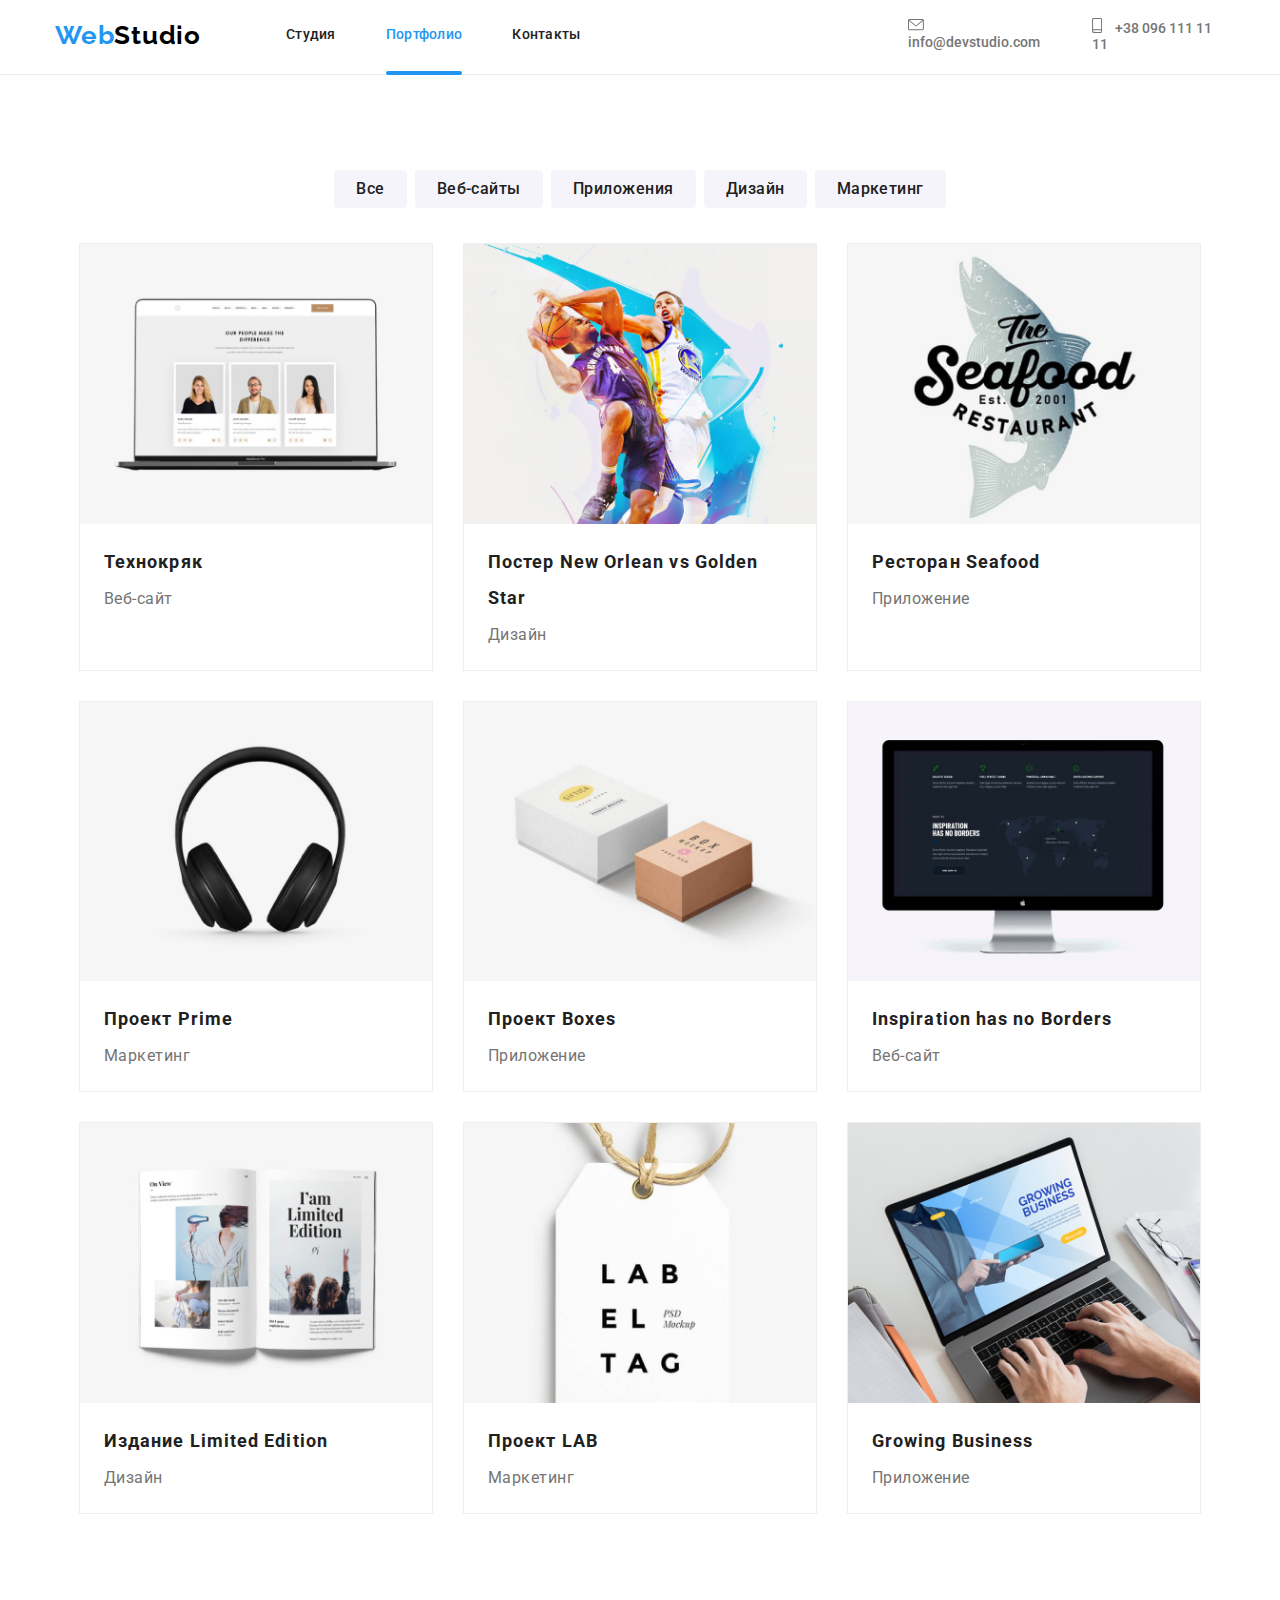
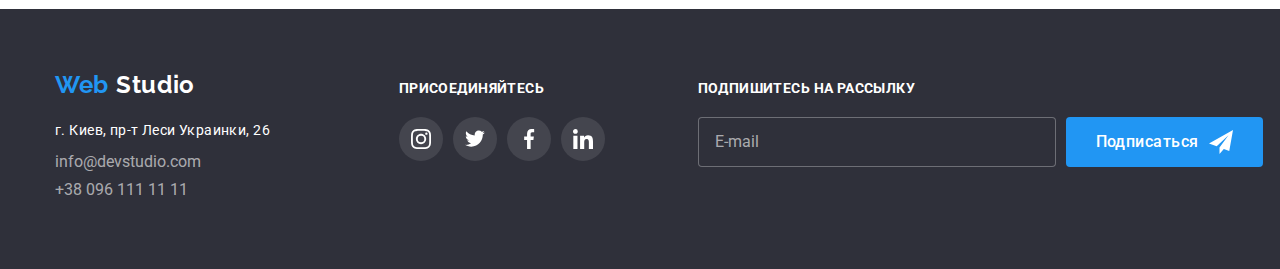
==== commit 156f440a: "Адаптивну версыю сайта зроблено" ====
--- a/portfolio.html
+++ b/portfolio.html
@@ -160,12 +160,7 @@
                       alt="Ноутбук"
                     />
                   </picture>
-                  <!-- <img
-                    class="portfolio-poster"
-                    src="./img/portfolio/img.jpg"
-                    alt="Изображение компьютера"
-                    width="370"
-                  /> -->
+                  
                   <p class="work-discription list">
                     Технокряк это современная площадка распространения
                     коронавируса. Компании используют эту платформу для
@@ -219,12 +214,7 @@
                       alt="Баскетбол"
                     />
                   </picture>
-                  <!--   <img
-                    class="portfolio-poster"
-                    src="./img/portfolio/img1.jpg"
-                    alt="Изображение постера"
-                    width="370"
-                  /> -->
+                  
                   <p class="work-discription list">
                     Технокряк это современная площадка распространения
                     коронавируса. Компании используют эту платформу для
--- a/css/main.min.css
+++ b/css/main.min.css
@@ -1,2 +1,2 @@
-html{box-sizing:border-box}*,*::before,*::after{box-sizing:inherit}a{text-decoration:none;display:block}.list{padding:0;margin:0;list-style:none}body{background-color:#fff;font-family:"Roboto",sans-serif,"Raleway",sans-serif}img{display:block}.container{padding-right:15px;padding-left:15px;margin-right:auto;margin-left:auto}@media screen and (min-width: 480px){.container{width:480px}}@media screen and (min-width: 768px){.container{width:768px}}@media screen and (min-width: 1200px){.container{width:1200px}}@media screen and (min-width: 290px){.backdrop.is-hidden{visibility:hidden;opacity:0;pointer-events:none}.backdrop{position:fixed;top:0;left:0;height:100%;width:100%;padding:15px;background-color:rgba(0,0,0,0.2);opacity:1;visibility:visible;z-index:5;transition:all 250ms cubic-bezier(0.4, 0, 0.2, 1)}.backdrop.is-hidden .modal{transform:translate(-50%, -50%) scale(1.6)}.close-modal{display:flex;justify-content:center;align-items:center;position:absolute;top:8px;right:8px;width:30px;height:30px;border-radius:50px;background:#fff;cursor:pointer;border:1px solid rgba(0,0,0,0.1)}.close-modal:hover .modal-close-icon{fill:#2196f3}.modal{position:absolute;top:50%;left:50%;padding-top:40px;padding-right:20px;padding-bottom:40px;padding-left:20px;width:340px;height:610px;border-radius:4px;background-color:#fff;box-shadow:0px 1px 3px rgba(0,0,0,0.12),0px 1px 1px rgba(0,0,0,0.14),0px 2px 1px rgba(0,0,0,0.2);transform:translate(-50%, -50%) scale(1);transition:transform 250ms cubic-bezier(0.4, 0, 0.2, 1)}.modal-title{display:block;margin-top:0;margin-bottom:20px;font-weight:700;font-size:18px;line-height:1.4em;text-align:center;color:#212121}.form{display:block;margin-top:0}.form-field{display:block;position:relative}.form-field:not(:last-child){margin-bottom:28px}.form-input{height:30px;padding-top:0px;padding-right:42px;padding-bottom:0px;padding-left:42px;outline:0;width:249px;border:1px solid rgba(33,33,33,0.2);border-radius:4px}.label-name{position:absolute;top:55%;left:65px;transform:translateY(-50%);transition:transform 250ms cubic-bezier(0.4, 0, 0.2, 1);font-size:14px;line-height:1.14em;letter-spacing:0.01em;color:#757575}.form-field:focus-within>.label-name,.form-input:not(:placeholder-shown)+.label-name{font-size:12px;line-height:1.17;transform:translate(-26px, -39px);color:#2196f3}.form-textarea{height:120px;resize:none;padding:10px 15px;margin-bottom:0;outline:0;font-size:14px;line-height:1.14em;width:249px;border:1px solid rgba(33,33,33,0.2);border-radius:4px}.form-input:focus,.form-textarea:focus{border:1px solid #2196f3}.form-textarea:focus::placeholder{color:#2196f3}.checkbox-input{position:absolute;width:1px;height:1px;margin:-1px;border:0;padding:0;clip:rect(0 0 0 0);overflow:hidden}.checkbox-icon::before{content:"";display:block;align-items:center;cursor:pointer;margin-right:9px;width:15px;height:15px;border:2px solid black;border-radius:4px}.checkbox-input:checked+.checkbox-icon::before{border-color:#2196f3;background-color:#2196f3;background-image:url(../img/modal-icons/agreement-icon.svg);background-size:contain;background-repeat:no-repeat;background-origin:border-box;border-radius:4px;width:15px;height:15px;margin-right:9px}.checkbox-field{display:flex;justify-content:center;align-items:center;margin-bottom:30px;cursor:pointer}.checkbox-name{display:block;align-items:center;font-size:12px;line-height:1.16em;letter-spacing:0.03em;margin-bottom:0px;cursor:pointer;color:#757575}.checkbox-name .label-link{display:block;margin-left:4px;color:#2196f3;text-decoration:underline}.label-link:hover{color:#2196f3;text-decoration:none}.form-submit{display:block;padding:10px 55px;margin:0 auto;font-weight:700;font-size:16px;line-height:1.87em;letter-spacing:0.06em;border-radius:4px;border:none;cursor:pointer;color:#fff;background-color:#2196f3;box-shadow:0px 4px 4px rgba(0,0,0,0.15);transition:background-color 250ms cubic-bezier(0.4, 0, 0.2, 1)}.form-field .name-icon{display:flex;position:absolute;top:50%;left:40px;transform:translateY(-50%);transition:transform 250ms cubic-bezier(0.4, 0, 0.2, 1)}.form-field:focus-within .name-icon{fill:#2196f3}}@media screen and (min-width: 768px){.backdrop.is-hidden{visibility:hidden;opacity:0;pointer-events:none}.backdrop{position:fixed;top:0;height:100%;width:100%;background-color:rgba(0,0,0,0.2);opacity:1;visibility:visible;z-index:5;transition:all 250ms cubic-bezier(0.4, 0, 0.2, 1)}.modal{position:absolute;top:50%;left:50%;padding:40px;width:528px;height:581px;border-radius:4px;background-color:#fff;box-shadow:0px 1px 3px rgba(0,0,0,0.12),0px 1px 1px rgba(0,0,0,0.14),0px 2px 1px rgba(0,0,0,0.2);transform:translate(-50%, -50%) scale(1);transition:transform 250ms cubic-bezier(0.4, 0, 0.2, 1)}.backdrop.is-hidden .modal{transform:translate(-50%, -50%) scale(1.6)}.modal-title{display:block;margin-top:0;margin-bottom:30px;font-weight:700;font-size:20px;line-height:1.15em;text-align:center;color:#212121}.form{display:block;margin-top:0}.form-field{display:block;position:relative}.form-field:not(:last-child){margin-bottom:28px}.form-input{height:40px;padding-top:0px;padding-right:42px;padding-bottom:0px;padding-left:42px;outline:0;width:448px;border:1px solid rgba(33,33,33,0.2);border-radius:4px}.label-name{position:absolute;top:50%;left:42px;transform:translateY(-50%);transition:transform 250ms cubic-bezier(0.4, 0, 0.2, 1);font-size:14px;line-height:1.14em;letter-spacing:0.01em;color:#757575}.form-field:focus-within>.label-name,.form-input:not(:placeholder-shown)+.label-name{font-size:12px;line-height:1.17;transform:translate(-26px, -39px);color:#2196f3}.form-textarea{height:120px;resize:none;padding:10px 15px;margin-bottom:0;outline:0;font-size:14px;line-height:1.14em;width:448px;border:1px solid rgba(33,33,33,0.2);border-radius:4px}.form-input:focus,.form-textarea:focus{border:1px solid #2196f3}.form-textarea:focus::placeholder{color:#2196f3}.checkbox-input{position:absolute;width:1px;height:1px;margin:-1px;border:0;padding:0;clip:rect(0 0 0 0);overflow:hidden}.checkbox-icon::before{content:"";display:block;align-items:center;cursor:pointer;margin-right:9px;width:15px;height:15px;border:2px solid black;border-radius:4px}.checkbox-input:checked+.checkbox-icon::before{border-color:#2196f3;background-color:#2196f3;background-image:url(../img/modal-icons/agreement-icon.svg);background-size:contain;background-repeat:no-repeat;background-origin:border-box;border-radius:4px;width:15px;height:15px;margin-right:9px}.checkbox-field{display:flex;justify-content:center;align-items:center;margin-bottom:30px;cursor:pointer}.checkbox-name{display:flex;align-items:center;font-size:14px;line-height:1.71em;letter-spacing:0.01em;margin-bottom:0px;cursor:pointer;color:#757575}.checkbox-name .label-link{display:block;margin-left:4px;color:#2196f3;text-decoration:underline}.label-link:hover{color:#2196f3;text-decoration:none}.form-submit{display:block;padding:10px 55px;margin:0 auto;font-weight:700;font-size:16px;line-height:1.87em;letter-spacing:0.06em;border-radius:4px;border:none;cursor:pointer;color:#fff;background-color:#2196f3;box-shadow:0px 4px 4px rgba(0,0,0,0.15);transition:background-color 250ms cubic-bezier(0.4, 0, 0.2, 1)}.close-modal{display:flex;justify-content:center;align-items:center;position:absolute;top:8px;right:8px;width:30px;height:30px;border-radius:50px;background:#fff;cursor:pointer;border:1px solid rgba(0,0,0,0.1)}.close-modal:hover .modal-close-icon{fill:#2196f3}.form-field .name-icon{display:flex;position:absolute;top:50%;left:16px;transform:translateY(-50%);transition:transform 250ms cubic-bezier(0.4, 0, 0.2, 1)}.form-field:focus-within .name-icon{fill:#2196f3}}.page-header{background-color:#fff;border-bottom:1px solid #ececec}@media screen and (max-width: 767px){.menu-container{display:none;position:absolute;top:102%;left:0;width:100%;background-color:#fff;padding:60px;text-align:center;font-style:normal;font-weight:500;font-size:18px;line-height:1.16em;z-index:100;transition:all 250ms cubic-bezier(0.4, 0, 0.2, 1)}.menu-container.is-open{display:block}.menu-burger{display:inline-flex;margin:0;padding:0;border:none;background-color:transparent;outline:none}.menu-burger .icon-burger{display:none}.menu-burger:hover:focus .icon-burger{fill:#2196f3}.menu-burger:hover:focus .icon-cross{fill:#2196f3}.menu-burger.is-open .icon-burger{display:block}.menu-burger.is-open .icon-cross{display:none}}.container .main-nav{display:flex;align-items:center;justify-content:space-between;height:60px}.logo{display:flex;font-family:"Raleway",sans-serif;font-style:normal;font-weight:bold;font-size:26px;line-height:1.19em;letter-spacing:0.03em;color:#000}.logo-color{color:#2196f3}.contacts-icon{margin-right:10px;fill:currentColor}.contacts-icon:hover{fill:#2196f3}@media screen and (max-width: 767px){.page-header{position:relative}.nav-item-list{display:block;margin-bottom:40px}.nav-item-link{display:inline-flex;justify-content:center;align-items:center;font-family:"Roboto",sans-serif;font-style:normal;font-weight:500;font-size:18px;line-height:1.16em;letter-spacing:0.02em;color:#212121;transition:250ms cubic-bezier(0.4, 0, 0.2, 1)}.nav-item-link:hover,.nav-item-link:focus{color:#2196f3}.nav-item{display:block;position:relative;padding-bottom:8px}.nav-item:not(:last-child){margin-bottom:40px}.current{color:#2196f3}.current::after{content:"";display:block;position:absolute;bottom:0;width:30px;height:4px;background-color:#2196f3;border-radius:2px}.header-contacts{display:block;align-items:center}.contacts-ul{display:block;margin-top:0;margin-bottom:0;padding-left:0}.contacts-item{display:block}.contacts-item:not(:last-child){margin-bottom:16px}.contacts-item-link{display:block;align-items:center;font-family:"Roboto",sans-serif;font-weight:500;font-size:18px;line-height:1.16em;letter-spacing:0.02em;letter-spacing:0.02em;color:#757575;transition:250ms cubic-bezier(0.4, 0, 0.2, 1)}.contacts-item-link:hover,.contacts-item-link:focus{color:#2196f3}}@media screen and (min-width: 768px){.menu-burger{display:none}.menu-container{display:flex}.page-header{padding-top:5px;height:75px}.main-nav{display:flex;align-items:center;justify-content:space-between}.nav-item-list{display:flex}.nav-item{display:block;position:relative}.nav-item:not(:last-child){margin-right:50px}.nav-item-link{font-family:"Roboto",sans-serif;font-style:normal;font-weight:500;font-size:14px;line-height:1.14em;letter-spacing:0.02em;color:#212121;display:block;padding-top:32px;padding-bottom:32px;transition:250ms cubic-bezier(0.4, 0, 0.2, 1)}.nav-item-link:hover,.nav-item-link:focus{color:#2196f3}.logo{margin-right:75px}.current{color:#2196f3}.current::after{display:block;position:absolute;bottom:0;content:"";width:100%;height:4px;background-color:#2196f3;border-radius:2px}.header-contacts{display:flex;align-items:center}.contacts-ul{display:block;margin-top:0;margin-left:70px;margin-bottom:0;padding-left:0}.contacts-icon{margin-right:10px;fill:currentColor}.contacts-icon:hover{fill:#2196f3}.contacts-item{display:inline-block;align-items:center}.contacts-item:not(:last-child){margin-bottom:10px}.contacts-item-link{display:block;align-items:center;font-family:"Roboto",sans-serif;font-style:normal;font-weight:500;font-size:14px;color:#212121;transition:250ms cubic-bezier(0.4, 0, 0.2, 1)}.contacts-item-link:hover,.contacts-item-link:focus{color:#2196f3}}@media screen and (min-width: 1200px){.logo{margin-right:85px}.header-contacts{display:flex;align-items:center}.contacts-ul{display:flex;margin-left:297px}.contacts-item-link{margin-left:30px}.contacts-item{display:inline-block;align-items:center;margin-bottom:10px;margin-top:10px}}@media screen and (max-width: 479px){.hero-section{margin-top:0;text-align:center;background-color:#757575;background-image:linear-gradient(to right, rgba(47,48,58,0.8), rgba(47,48,58,0.8)),url("../img/mobile-480-400.jpg");background-repeat:no-repeat}.hero-section .container{padding-top:118px;padding-right:60px;padding-bottom:39px;padding-left:60px}.main-title{display:block;font-family:"Roboto",sans-serif;font-style:normal;font-weight:900;margin-top:0px;margin-bottom:30px;font-size:26px;line-height:1.61em;letter-spacing:0.06em;text-transform:uppercase;color:#fff}.hero-modal-btn{display:inline-block;font-family:"Roboto",sans-serif;font-style:normal;font-weight:500;font-size:16px;line-height:1.87em;height:50px;padding:10px 32px;letter-spacing:0.06em;color:#fff;background:#2196f3;box-shadow:0px 4px 4px rgba(0,0,0,0.15);border-radius:4px;border:none;cursor:pointer;transition:background-color 250ms cubic-bezier(0.4, 0, 0.2, 1)}}@media screen and (min-width: 480px){.hero-section{margin-top:0;text-align:center;background-color:#757575;background-image:linear-gradient(to right, rgba(47,48,58,0.8), rgba(47,48,58,0.8)),url("../img/mobile.jpg");background-repeat:no-repeat}.hero-section .container{padding-top:118px;padding-right:60px;padding-bottom:118px;padding-left:60px}.main-title{display:block;font-family:"Roboto",sans-serif;font-style:normal;font-weight:900;margin-top:0px;margin-bottom:30px;font-size:26px;line-height:1.61em;letter-spacing:0.06em;text-transform:uppercase;color:#fff}.hero-modal-btn{display:inline-block;font-family:"Roboto",sans-serif;font-style:normal;font-weight:500;font-size:16px;line-height:1.87em;height:50px;padding:10px 32px;letter-spacing:0.06em;color:#fff;background:#2196f3;box-shadow:0px 4px 4px rgba(0,0,0,0.15);border-radius:4px;border:none;cursor:pointer;transition:background-color 250ms cubic-bezier(0.4, 0, 0.2, 1)}}@media screen and (min-width: 768px){.hero-section{margin-top:0;text-align:center;background-color:#757575;background-image:linear-gradient(to right, rgba(47,48,58,0.8), rgba(47,48,58,0.8)),url("../img/Header.images.jpg");background-repeat:no-repeat}.hero-section .container{padding-top:200px;padding-right:64px;padding-bottom:235px;padding-left:64px}.main-title{display:block;font-family:"Roboto",sans-serif;font-style:normal;font-weight:900;margin-top:0px;margin-bottom:30px;font-size:26px;line-height:1.61em;letter-spacing:0.06em;text-transform:uppercase;color:#fff}.hero-modal-btn{display:inline-block;font-family:"Roboto",sans-serif;font-style:normal;font-weight:700;font-size:16px;line-height:1.87em;height:50px;padding:10px 32px;letter-spacing:0.06em;color:#fff;background:#2196f3;box-shadow:0px 4px 4px rgba(0,0,0,0.15);border-radius:4px;border:none;cursor:pointer;transition:background-color 250ms cubic-bezier(0.4, 0, 0.2, 1)}}@media screen and (min-width: 1200px){.hero-section{margin-top:0;text-align:center;background-color:#757575;background-image:linear-gradient(to right, rgba(47,48,58,0.8), rgba(47,48,58,0.8)),url("../img/Header.images.jpg");background-repeat:no-repeat}.hero-section .container{padding-top:200px;padding-right:100px;padding-bottom:200px;padding-left:100px}.main-title{font-weight:900;margin-top:0px;margin-bottom:30px;font-size:44px;line-height:1.36em;letter-spacing:0.06em;text-transform:uppercase;color:#fff}.hero-modal-btn{font-weight:700;font-size:16px;line-height:1.87em;height:50px;padding:10px 32px;letter-spacing:0.06em;color:#fff;background:#2196f3;box-shadow:0px 4px 4px rgba(0,0,0,0.15);border-radius:4px;border:none;cursor:pointer;transition:background-color 250ms cubic-bezier(0.4, 0, 0.2, 1)}}@media screen and (min-width: 200px){.icon-wrapper{display:flex;justify-content:center;align-items:center;margin-top:0;margin-right:0;margin-bottom:30px;max-width:450px;height:120px;border-radius:4px;background-color:#f5f4fa}.icon-1::before{content:"";width:270px;height:120px;background-image:url("../img/antenna-1.svg");background-repeat:no-repeat;background-position:center}.icon-2::before{content:"";width:270px;height:120px;background-image:url("../img/clock-1.svg");background-repeat:no-repeat;background-position:center}.icon-3::before{content:"";width:270px;height:120px;background-image:url("../img/diagram-1.svg");background-repeat:no-repeat;background-position:center}.icon-4::before{content:"";width:270px;height:120px;background-image:url("../img/astronaut-1.svg");background-repeat:no-repeat;background-position:center}.quality-section{padding-top:60px;padding-bottom:60px}.quality-list{display:block}.quality-item:not(:last-child){margin-bottom:30px}.quality-list-item{display:flex;justify-content:center;margin-top:0;margin-bottom:10px;max-width:450px;font-family:"Roboto",sans-serif;font-style:normal;font-weight:700;font-size:14px;line-height:1.14em;letter-spacing:0.03em;text-transform:uppercase;color:#212121}.discription-text{display:block;max-width:450px;margin-top:0;margin-bottom:0;font-family:"Roboto",sans-serif;font-style:normal;font-weight:400;font-size:14px;line-height:1.71em;letter-spacing:0.03em;color:#757575}}@media screen and (min-width: 768px){.icon-wrapper{display:flex;justify-content:center;align-items:center;margin-top:0;margin-right:0;margin-bottom:30px;width:354px;height:120px;border-radius:4px;background-color:#f5f4fa}.quality-list{display:flex;flex-wrap:wrap;justify-content:center}.quality-item:nth-child(odd){margin-right:30px;flex-basis:calc(50% - 30px)}.quality-item:nth-last-child(-n+2){margin-bottom:0}.quality-list-item{display:inline-block}.discription-text{width:354px}}@media screen and (min-width: 1200px){.quality-section{padding-top:95px;padding-bottom:95px}.icon-wrapper{width:270px}.quality-item:not(:last-child){margin-right:30px;flex-basis:unset;margin-bottom:0}.discription-text{width:270px}}@media screen and (max-width: 1199px){.work-exemples{display:none}}@media screen and (min-width: 1200px){.work-exemples{margin-bottom:95px}.work-exemples img{display:block}.exemple-list{display:flex;justify-content:center}.exemple-list-item:not(:last-child){margin-right:30px}.exemple-list-item{position:relative}.title-text{margin-top:0;margin-bottom:50px;font-family:"Roboto",sans-serif;font-style:normal;font-weight:bold;font-size:36px;line-height:1.16em;text-align:center;letter-spacing:0.03em;color:#212121}.work-list-text{display:flex;justify-content:center;align-items:center;margin-top:0;margin-bottom:0;position:absolute;right:0;bottom:0;left:0;height:70px;background:rgba(47,48,58,0.8);font-family:"Roboto",sans-serif;font-style:normal;font-weight:700;font-size:14px;line-height:1.14em;text-align:center;letter-spacing:0.03em;text-transform:uppercase;color:#fff}}@media screen and (min-width: 290px){.our-team-section{padding-top:60px;padding-bottom:60px;background-color:#f5f4fa}.title-text{display:flex;justify-content:center;font-weight:bold;font-size:28px;line-height:1.17em;margin-top:0px}.team-list{display:block}.team-list-item:not(:last-child){margin-bottom:30px}.team-list-item{max-width:450px;border-color:#f5f4fa;background-color:#fff;box-shadow:0px 2px 1px rgba(0,0,0,0.2),0px 1px 1px rgba(0,0,0,0.14),0px 1px 3px rgba(0,0,0,0.12);border-radius:0px 0px 4px 4px}.team-photo{display:block;max-width:100%;height:auto;margin-top:0;margin-bottom:30px}.team-people-name{margin-top:0;margin-bottom:10px;font-family:"Roboto",sans-serif;font-style:normal;font-weight:500;font-size:16px;line-height:1.18em;text-align:center;letter-spacing:0.03em;color:#212121}.professon-name{margin-top:0;margin-bottom:16px;font-family:"Roboto",sans-serif;font-style:normal;font-weight:400;font-size:16px;line-height:1.18em;text-align:center;letter-spacing:0.03em;color:#757575}.social-list{padding-bottom:24px;display:flex;justify-content:center}.social-list>.social-list-item:not(:last-child){margin-right:10px}.social-list .social-wrapper{display:flex;justify-content:center;align-items:center;width:44px;height:44px;border-radius:50%;color:#afb1b8;transition:250ms cubic-bezier(0.4, 0, 0.2, 1)}.social-wrapper:hover{background-color:#2196f3;color:#fff}.social-icons-svg{fill:currentColor}}@media screen and (min-width: 768px){.team-list{display:flex;flex-wrap:wrap;justify-content:center}.team-list-item{max-width:354px}.team-list-item:nth-child(odd){margin-right:30px;flex-basis:calc(50% - 15px)}.team-list-item:nth-last-child(-n+2){margin-bottom:0}}@media screen and (min-width: 1200px){.our-team-section{min-width:1200px;padding-top:95px;padding-bottom:95px}.team-list-item{max-width:270px}.team-list-item:not(:last-child){margin-right:30px;flex-basis:unset;margin-bottom:0}.team-list-item:nth-last-child(-n+2){margin-bottom:0}.title-text{font-weight:bold;font-size:36px;line-height:1.16em}}@media screen and (min-width: 290px){.customers-section{padding-top:60px;padding-bottom:60px}.customers-list{display:flex;flex-wrap:wrap;justify-content:center}.customers-list-item{margin-bottom:30px;flex-basis:calc(50% - 30px);max-width:210px}.customers-list-item:nth-last-child(-n+2){margin-bottom:0}.customers-list-item:not(:nth-child(2n)){margin-right:30px}.customers-logo{display:flex;justify-content:center;align-items:center;border-width:1px;border-style:solid;border-color:#afb1b8;border-radius:4px;max-width:210px;height:90px;font-size:0;color:#afb1b8;transition:250ms cubic-bezier(0.4, 0, 0.2, 1)}.customers-icon{fill:currentColor}.customers-logo:hover{color:#2196f3;border-color:#2196f3}}@media screen and (min-width: 768px){.customers-list-item{margin-right:30px;height:90px;max-width:210px;flex-basis:calc(50% - 30px)}.customers-list-item:nth-child(3n){margin-right:0}.customers-list-item:nth-last-child(-n+3){margin-bottom:0}}@media screen and (min-width: 1200px){.customers-section{padding-top:95px;padding-bottom:95px}.customers-list-item{max-width:170px}.customers-list-item:not(:last-child){margin-right:30px;flex-basis:calc(50% - 30px)}}@media screen and (min-width: 290px){.footer-section{padding-top:60px;padding-bottom:60px;background-color:#2f303a}.footer-section .container{display:block;justify-content:center}.footer-contacts{min-width:231px;display:flex;flex-direction:column;align-items:center;flex-basis:25%;margin-bottom:50px}.mailing{display:block;margin-right:0px}.mailing-form{display:block;width:100%;max-width:450px}.join-to-us{margin-bottom:48px}.mailing-form input{display:block;height:50px;width:100%;max-width:450px;font-size:16px;line-height:1.25em;border:1px solid rgba(255,255,255,0.3);border-radius:4px;padding-top:15px;padding-left:16px;padding-bottom:15px;background-color:#2f303a}.footer-button-position{display:flex;justify-content:center;margin-top:20px}.footer-btn{display:flex;align-items:center;padding-top:12px;padding-right:30px;padding-bottom:12px;padding-left:30px;background:#2196f3;border:none;border-radius:4px;font-family:"Roboto",sans-serif;font-weight:500;font-size:16px;line-height:1.62em;text-align:center;letter-spacing:0.03em;color:#fff;cursor:pointer}.icon-send{display:flex;margin-left:10px;fill:currentColor}.footer-logo{display:block;margin-bottom:20px;font-family:"Raleway",sans-serif;font-style:normal;font-weight:bold;font-size:24px;line-height:1.16em;letter-spacing:0.03em;color:#fff}.footer-logo-color{color:#2196f3}.post-info{margin-bottom:10px;font-family:"Roboto",sans-serif;font-weight:400;font-size:14px;line-height:1.71em;letter-spacing:0.03em;color:#fff}.footer-contacts-link,.footer-contacts-item{margin-bottom:10px;color:rgba(255,255,255,0.6)}.footer-contacts-link:hover,.footer-contacts-link:focus,.footer-contacts-item:hover,.footer-contacts-item:focus{color:#2196f3}.footer-social-list{display:flex;justify-content:center;align-items:center}.footer-social-list-item:not(:last-child){margin-right:10px}.footer-social-wrapper{display:flex;justify-content:center;align-items:center;width:44px;height:44px;border-radius:50%;box-shadow:none;background:rgba(255,255,255,0.1);transition:250ms cubic-bezier(0.4, 0, 0.2, 1)}.footer-social-wrapper:hover{background-color:#2196f3}.footer-social-icon{fill:#fff}.footer-title{text-align:center;margin-bottom:20px;padding-top:12px;font-family:"Roboto",sans-serif;font-style:normal;font-weight:700;font-size:14px;line-height:1.14em;letter-spacing:0.03em;text-transform:uppercase;color:#fff}.footer-form-label{text-align:center;display:block;padding-top:12px;font-family:"Roboto",sans-serif;font-style:normal;font-weight:700;font-size:14px;margin-bottom:20px;line-height:1.14em;letter-spacing:0.03em;text-transform:uppercase;color:#fff}.footer-form{display:block}.input-form-footer{color:#fff;font-weight:400}.input-form-footer::placeholder{color:rgba(255,255,255,0.6)}}@media screen and (min-width: 768px){.footer-section .container{display:flex;align-items:baseline;flex-direction:row;flex-wrap:wrap;position:relative}.footer-contacts{flex-basis:50%}.mailing-form{display:block;width:100%;max-width:450px}.join-to-us{flex-basis:50%}.mailing{display:flex;flex-direction:column;align-items:center;flex-basis:100%}}@media screen and (min-width: 1200px){.footer-section .container{display:flex;flex-wrap:nowrap;align-items:baseline;position:relative}.mailing-form input{display:block;height:50px;width:100%;width:358px;font-size:16px;line-height:1.25em}.footer-button-position{display:flex;margin-left:10px;margin-top:0}.mailing-form{display:flex;width:100%;width:358px}.footer-form{display:flex}.footer-contacts{display:block;margin-right:80px;margin-bottom:0}.join-to-us{margin-right:35px}.mailing{display:block;flex-direction:column;flex-basis:100%}.footer-form-label{display:flex;padding-top:12px}.footer-social-list{display:flex;justify-content:flex-start;align-items:center}.footer-title{display:flex;margin-bottom:20px;padding-top:12px}}@media screen and (min-width: 290px){.portfolio-section{padding-top:60px;padding-bottom:60px}.portfolio-list{display:flex;flex-wrap:wrap;justify-content:flex-start;margin-bottom:40px}.portfolio-modal-btn{border-radius:4px;border:none;font-family:"Roboto",sans-serif;font-style:normal;font-weight:500;font-size:16px;line-height:1.62em;text-align:center;letter-spacing:0.03em;color:#212121;padding-top:6px;padding-right:15px;padding-bottom:6px;padding-left:15px;background:#f5f4fa;transition:250ms cubic-bezier(0.4, 0, 0.2, 1)}.portfolio-list-btn{display:block}.portfolio-list-btn:not(:nth-last-child(-n+1)){margin-right:8px}.portfolio-list-btn:not(:nth-last-child(-n+2)){margin-bottom:15px}.portfolio-list-btn:hover{box-shadow:0px 2px 2px rgba(0,0,0,0.12),0px 1px 2px rgba(0,0,0,0.08),0px 3px 1px rgba(0,0,0,0.1);border-radius:4px}.portfolio-modal-btn:hover{background-color:#2196f3;color:#fff}.work-list{display:block;justify-content:center}.work-list>.work-list-item:hover{box-shadow:1px 4px 6px rgba(0,0,0,0.16),0px 4px 4px rgba(0,0,0,0.06),0px 1px 1px rgba(0,0,0,0.12)}.work-list-item{margin-bottom:30px;border:1px solid #eeeeee;max-width:354px;transition:250ms cubic-bezier(0.4, 0, 0.2, 1)}.work-list-item:last-child{margin-bottom:0}.portfolio-section img{max-width:100%}.portfolio-poster{margin-top:0px}.work-title{margin-bottom:4px;font-family:"Roboto",sans-serif;font-style:normal;font-weight:700;font-size:18px;line-height:2em;letter-spacing:0.06em;color:#212121}.work-art{font-family:"Roboto",sans-serif;font-style:normal;font-weight:400;font-size:16px;line-height:1.87em;letter-spacing:0.03em;color:#757575}.portfolio-text-wrapper{padding-top:20px;padding-right:24px;padding-bottom:20px;padding-left:24px}.work-discription{position:absolute;top:100%;right:0;width:100%;height:100%;transition:250ms cubic-bezier(0.4, 0, 0.2, 1);margin-bottom:0px;padding-top:20px;padding-bottom:10px;padding-left:24px;padding-right:24px;font-family:"Roboto",sans-serif;font-style:normal;font-weight:400;font-size:18px;line-height:1.55em;letter-spacing:0.03em;color:#fff;background:rgba(33,150,243,0.9)}.animation:hover .work-discription{top:0}.overlay{position:relative;overflow:hidden}}@media screen and (min-width: 768px){.portfolio-list{display:flex;flex-wrap:wrap;justify-content:center;margin-bottom:35px}.portfolio-modal-btn{padding-right:22px;padding-left:22px}.portfolio-list-btn{display:block}.portfolio-list-btn:not(:nth-last-child(-n+1)){margin-right:8px}.portfolio-list-btn:not(:nth-last-child(-n+2)){margin-bottom:0}.work-list{display:flex;flex-wrap:wrap;justify-content:flex-start}.work-list-item{flex-basis:calc((100% - 30px) / 2);margin-bottom:30px;max-width:354px}.work-list-item:nth-child(odd){margin-right:30px}.work-list-item:nth-last-child(-n+1){margin-bottom:0}}@media screen and (min-width: 1200px){.portfolio-section{padding-top:95px;padding-bottom:95px}.work-list{display:flex;flex-wrap:wrap;justify-content:center}.work-list-item{flex-basis:calc((100% - 60px) / 3);margin-right:30px;margin-bottom:30px;max-width:354px;width:100%}.work-list-item:nth-last-child(-n+3){margin-bottom:0}.work-list-item:nth-child(3n){margin-right:0}.work-discription{padding-top:66px;padding-bottom:60px}}
+html{box-sizing:border-box}*,*::before,*::after{box-sizing:inherit}a{text-decoration:none;display:block}.list{padding:0;margin:0;list-style:none}body{background-color:#fff;font-family:"Roboto",sans-serif,"Raleway",sans-serif}img{display:block}.container{padding-right:15px;padding-left:15px;margin-right:auto;margin-left:auto}@media screen and (min-width: 480px){.container{width:480px}}@media screen and (min-width: 768px){.container{width:768px}}@media screen and (min-width: 1200px){.container{width:1200px}}@media screen and (min-width: 290px){.backdrop.is-hidden{visibility:hidden;opacity:0;pointer-events:none}.backdrop{position:fixed;top:0;left:0;height:100%;width:100%;padding:15px;background-color:rgba(0,0,0,0.2);opacity:1;visibility:visible;z-index:5;transition:all 250ms cubic-bezier(0.4, 0, 0.2, 1)}.backdrop.is-hidden .modal{transform:translate(-50%, -50%) scale(1.6)}.close-modal{display:flex;justify-content:center;align-items:center;position:absolute;top:8px;right:8px;width:30px;height:30px;border-radius:50px;background:#fff;cursor:pointer;border:1px solid rgba(0,0,0,0.1)}.close-modal:hover .modal-close-icon{fill:#2196f3}.modal{position:absolute;top:50%;left:50%;padding-top:40px;padding-right:20px;padding-bottom:40px;padding-left:20px;width:340px;height:610px;border-radius:4px;background-color:#fff;box-shadow:0px 1px 3px rgba(0,0,0,0.12),0px 1px 1px rgba(0,0,0,0.14),0px 2px 1px rgba(0,0,0,0.2);transform:translate(-50%, -50%) scale(1);transition:transform 250ms cubic-bezier(0.4, 0, 0.2, 1)}.modal-title{display:block;margin-top:0;margin-bottom:20px;font-weight:700;font-size:18px;line-height:1.4em;text-align:center;color:#212121}.form{display:block;margin-top:0}.form-field{display:block;position:relative}.form-field:not(:last-child){margin-bottom:28px}.form-input{height:30px;padding-top:0px;padding-right:42px;padding-bottom:0px;padding-left:42px;outline:0;width:249px;border:1px solid rgba(33,33,33,0.2);border-radius:4px}.label-name{position:absolute;top:55%;left:65px;transform:translateY(-50%);transition:transform 250ms cubic-bezier(0.4, 0, 0.2, 1);font-size:14px;line-height:1.14em;letter-spacing:0.01em;color:#757575}.form-field:focus-within>.label-name,.form-input:not(:placeholder-shown)+.label-name{font-size:12px;line-height:1.17;transform:translate(-26px, -39px);color:#2196f3}.form-textarea{height:120px;resize:none;padding:10px 15px;margin-bottom:0;outline:0;font-size:14px;line-height:1.14em;width:249px;border:1px solid rgba(33,33,33,0.2);border-radius:4px}.form-input:focus,.form-textarea:focus{border:1px solid #2196f3}.form-textarea:focus::placeholder{color:#2196f3}.checkbox-input{position:absolute;width:1px;height:1px;margin:-1px;border:0;padding:0;clip:rect(0 0 0 0);overflow:hidden}.checkbox-icon::before{content:"";display:block;align-items:center;cursor:pointer;margin-right:9px;width:15px;height:15px;border:2px solid black;border-radius:4px}.checkbox-input:checked+.checkbox-icon::before{border-color:#2196f3;background-color:#2196f3;background-image:url(../img/modal-icons/agreement-icon.svg);background-size:contain;background-repeat:no-repeat;background-origin:border-box;border-radius:4px;width:15px;height:15px;margin-right:9px}.checkbox-field{display:flex;justify-content:center;align-items:center;margin-bottom:30px;cursor:pointer}.checkbox-name{display:block;align-items:center;font-size:12px;line-height:1.16em;letter-spacing:0.03em;margin-bottom:0px;cursor:pointer;color:#757575}.checkbox-name .label-link{display:block;margin-left:4px;color:#2196f3;text-decoration:underline}.label-link:hover{color:#2196f3;text-decoration:none}.form-submit{display:block;padding:10px 55px;margin:0 auto;font-weight:700;font-size:16px;line-height:1.87em;letter-spacing:0.06em;border-radius:4px;border:none;cursor:pointer;color:#fff;background-color:#2196f3;box-shadow:0px 4px 4px rgba(0,0,0,0.15);transition:background-color 250ms cubic-bezier(0.4, 0, 0.2, 1)}.form-field .name-icon{display:flex;position:absolute;top:50%;left:40px;transform:translateY(-50%);transition:transform 250ms cubic-bezier(0.4, 0, 0.2, 1)}.form-field:focus-within .name-icon{fill:#2196f3}}@media screen and (min-width: 768px){.backdrop.is-hidden{visibility:hidden;opacity:0;pointer-events:none}.backdrop{position:fixed;top:0;height:100%;width:100%;background-color:rgba(0,0,0,0.2);opacity:1;visibility:visible;z-index:5;transition:all 250ms cubic-bezier(0.4, 0, 0.2, 1)}.modal{position:absolute;top:50%;left:50%;padding:40px;width:528px;height:581px;border-radius:4px;background-color:#fff;box-shadow:0px 1px 3px rgba(0,0,0,0.12),0px 1px 1px rgba(0,0,0,0.14),0px 2px 1px rgba(0,0,0,0.2);transform:translate(-50%, -50%) scale(1);transition:transform 250ms cubic-bezier(0.4, 0, 0.2, 1)}.backdrop.is-hidden .modal{transform:translate(-50%, -50%) scale(1.6)}.modal-title{display:block;margin-top:0;margin-bottom:30px;font-weight:700;font-size:20px;line-height:1.15em;text-align:center;color:#212121}.form{display:block;margin-top:0}.form-field{display:block;position:relative}.form-field:not(:last-child){margin-bottom:28px}.form-input{height:40px;padding-top:0px;padding-right:42px;padding-bottom:0px;padding-left:42px;outline:0;width:448px;border:1px solid rgba(33,33,33,0.2);border-radius:4px}.label-name{position:absolute;top:50%;left:42px;transform:translateY(-50%);transition:transform 250ms cubic-bezier(0.4, 0, 0.2, 1);font-size:14px;line-height:1.14em;letter-spacing:0.01em;color:#757575}.form-field:focus-within>.label-name,.form-input:not(:placeholder-shown)+.label-name{font-size:12px;line-height:1.17;transform:translate(-26px, -39px);color:#2196f3}.form-textarea{height:120px;resize:none;padding:10px 15px;margin-bottom:0;outline:0;font-size:14px;line-height:1.14em;width:448px;border:1px solid rgba(33,33,33,0.2);border-radius:4px}.form-input:focus,.form-textarea:focus{border:1px solid #2196f3}.form-textarea:focus::placeholder{color:#2196f3}.checkbox-input{position:absolute;width:1px;height:1px;margin:-1px;border:0;padding:0;clip:rect(0 0 0 0);overflow:hidden}.checkbox-icon::before{content:"";display:block;align-items:center;cursor:pointer;margin-right:9px;width:15px;height:15px;border:2px solid black;border-radius:4px}.checkbox-input:checked+.checkbox-icon::before{border-color:#2196f3;background-color:#2196f3;background-image:url(../img/modal-icons/agreement-icon.svg);background-size:contain;background-repeat:no-repeat;background-origin:border-box;border-radius:4px;width:15px;height:15px;margin-right:9px}.checkbox-field{display:flex;justify-content:center;align-items:center;margin-bottom:30px;cursor:pointer}.checkbox-name{display:flex;align-items:center;font-size:14px;line-height:1.71em;letter-spacing:0.01em;margin-bottom:0px;cursor:pointer;color:#757575}.checkbox-name .label-link{display:block;margin-left:4px;color:#2196f3;text-decoration:underline}.label-link:hover{color:#2196f3;text-decoration:none}.form-submit{display:block;padding:10px 55px;margin:0 auto;font-weight:700;font-size:16px;line-height:1.87em;letter-spacing:0.06em;border-radius:4px;border:none;cursor:pointer;color:#fff;background-color:#2196f3;box-shadow:0px 4px 4px rgba(0,0,0,0.15);transition:background-color 250ms cubic-bezier(0.4, 0, 0.2, 1)}.close-modal{display:flex;justify-content:center;align-items:center;position:absolute;top:8px;right:8px;width:30px;height:30px;border-radius:50px;background:#fff;cursor:pointer;border:1px solid rgba(0,0,0,0.1)}.close-modal:hover .modal-close-icon{fill:#2196f3}.form-field .name-icon{display:flex;position:absolute;top:50%;left:16px;transform:translateY(-50%);transition:transform 250ms cubic-bezier(0.4, 0, 0.2, 1)}.form-field:focus-within .name-icon{fill:#2196f3}}.page-header{background-color:#fff;border-bottom:1px solid #ececec}@media screen and (max-width: 767px){.menu-container{display:none;position:absolute;top:102%;left:0;width:100%;background-color:#fff;padding:60px;text-align:center;font-style:normal;font-weight:500;font-size:18px;line-height:1.16em;z-index:100;transition:all 250ms cubic-bezier(0.4, 0, 0.2, 1)}.menu-container.is-open{display:block}.menu-burger{display:inline-flex;margin:0;padding:0;border:none;background-color:transparent;outline:none}.menu-burger .icon-burger{display:none}.menu-burger:hover:focus .icon-burger{fill:#2196f3}.menu-burger:hover:focus .icon-cross{fill:#2196f3}.menu-burger.is-open .icon-burger{display:block}.menu-burger.is-open .icon-cross{display:none}}.container .main-nav{display:flex;align-items:center;justify-content:space-between;height:60px}.logo{display:flex;font-family:"Raleway",sans-serif;font-style:normal;font-weight:bold;font-size:26px;line-height:1.19em;letter-spacing:0.03em;color:#000}.logo-color{color:#2196f3}.contacts-icon{margin-right:10px;fill:currentColor}.contacts-icon:hover{fill:#2196f3}@media screen and (max-width: 767px){.page-header{position:relative}.nav-item-list{display:block;margin-bottom:40px}.nav-item-link{display:inline-flex;justify-content:center;align-items:center;font-family:"Roboto",sans-serif;font-style:normal;font-weight:500;font-size:18px;line-height:1.16em;letter-spacing:0.02em;color:#212121;transition:250ms cubic-bezier(0.4, 0, 0.2, 1)}.nav-item-link:hover,.nav-item-link:focus{color:#2196f3}.nav-item{display:block;position:relative;padding-bottom:8px}.nav-item:not(:last-child){margin-bottom:40px}.current{color:#2196f3}.current::after{content:"";display:block;position:absolute;bottom:0;width:30px;height:4px;background-color:#2196f3;border-radius:2px}.header-contacts{display:block;align-items:center}.contacts-ul{display:block;margin-top:0;margin-bottom:0;padding-left:0}.contacts-item{display:block}.contacts-item:not(:last-child){margin-bottom:16px}.contacts-item-link{display:block;align-items:center;font-family:"Roboto",sans-serif;font-weight:500;font-size:18px;line-height:1.16em;letter-spacing:0.02em;letter-spacing:0.02em;color:#757575;transition:250ms cubic-bezier(0.4, 0, 0.2, 1)}.contacts-item-link:hover,.contacts-item-link:focus{color:#2196f3}}@media screen and (min-width: 768px){.menu-burger{display:none}.menu-container{display:flex}.page-header{padding-top:5px;height:75px}.main-nav{display:flex;align-items:center;justify-content:space-between}.nav-item-list{display:flex}.nav-item{display:block;position:relative}.nav-item:not(:last-child){margin-right:50px}.nav-item-link{font-family:"Roboto",sans-serif;font-style:normal;font-weight:500;font-size:14px;line-height:1.14em;letter-spacing:0.02em;color:#212121;display:block;padding-top:32px;padding-bottom:32px;transition:250ms cubic-bezier(0.4, 0, 0.2, 1)}.nav-item-link:hover,.nav-item-link:focus{color:#2196f3}.logo{margin-right:75px}.current{color:#2196f3}.current::after{display:block;position:absolute;bottom:0;content:"";width:100%;height:4px;background-color:#2196f3;border-radius:2px}.header-contacts{display:flex;align-items:center}.contacts-ul{display:block;margin-top:0;margin-left:70px;margin-bottom:0;padding-left:0}.contacts-icon{margin-right:10px;fill:currentColor}.contacts-icon:hover{fill:#2196f3}.contacts-item{display:inline-block;align-items:center}.contacts-item:not(:last-child){margin-bottom:10px}.contacts-item-link{display:block;align-items:center;font-family:"Roboto",sans-serif;font-style:normal;font-weight:500;font-size:14px;color:#757575;transition:250ms cubic-bezier(0.4, 0, 0.2, 1)}.contacts-item-link:hover,.contacts-item-link:focus{color:#2196f3}}@media screen and (min-width: 1200px){.logo{margin-right:85px}.header-contacts{display:flex;align-items:center}.contacts-ul{display:flex;margin-left:297px}.contacts-item-link{margin-left:30px}.contacts-item{display:inline-block;align-items:center;margin-bottom:10px;margin-top:10px}}@media screen and (max-width: 479px){.hero-section{margin-top:0;text-align:center;background-color:#757575;background-image:linear-gradient(to right, rgba(47,48,58,0.8), rgba(47,48,58,0.8)),url("../img/mobile-480-400.jpg");background-repeat:no-repeat}.hero-section .container{padding-top:118px;padding-right:60px;padding-bottom:39px;padding-left:60px}.main-title{display:block;font-family:"Roboto",sans-serif;font-style:normal;font-weight:900;margin-top:0px;margin-bottom:30px;font-size:26px;line-height:1.61em;letter-spacing:0.06em;text-transform:uppercase;color:#fff}.hero-modal-btn{display:inline-block;font-family:"Roboto",sans-serif;font-style:normal;font-weight:500;font-size:16px;line-height:1.87em;height:50px;padding:10px 32px;letter-spacing:0.06em;color:#fff;background:#2196f3;box-shadow:0px 4px 4px rgba(0,0,0,0.15);border-radius:4px;border:none;cursor:pointer;transition:background-color 250ms cubic-bezier(0.4, 0, 0.2, 1)}}@media screen and (min-width: 480px){.hero-section{margin-top:0;text-align:center;background-color:#757575;background-image:linear-gradient(to right, rgba(47,48,58,0.8), rgba(47,48,58,0.8)),url("../img/mobile.jpg");background-repeat:no-repeat}.hero-section .container{padding-top:118px;padding-right:60px;padding-bottom:118px;padding-left:60px}.main-title{display:block;font-family:"Roboto",sans-serif;font-style:normal;font-weight:900;margin-top:0px;margin-bottom:30px;font-size:26px;line-height:1.61em;letter-spacing:0.06em;text-transform:uppercase;color:#fff}.hero-modal-btn{display:inline-block;font-family:"Roboto",sans-serif;font-style:normal;font-weight:500;font-size:16px;line-height:1.87em;height:50px;padding:10px 32px;letter-spacing:0.06em;color:#fff;background:#2196f3;box-shadow:0px 4px 4px rgba(0,0,0,0.15);border-radius:4px;border:none;cursor:pointer;transition:background-color 250ms cubic-bezier(0.4, 0, 0.2, 1)}}@media screen and (min-width: 768px){.hero-section{margin-top:0;text-align:center;background-color:#757575;background-image:linear-gradient(to right, rgba(47,48,58,0.8), rgba(47,48,58,0.8)),url("../img/Header.images.jpg");background-repeat:no-repeat}.hero-section .container{padding-top:200px;padding-right:64px;padding-bottom:235px;padding-left:64px}.main-title{display:block;font-family:"Roboto",sans-serif;font-style:normal;font-weight:900;margin-top:0px;margin-bottom:30px;font-size:26px;line-height:1.61em;letter-spacing:0.06em;text-transform:uppercase;color:#fff}.hero-modal-btn{display:inline-block;font-family:"Roboto",sans-serif;font-style:normal;font-weight:700;font-size:16px;line-height:1.87em;height:50px;padding:10px 32px;letter-spacing:0.06em;color:#fff;background:#2196f3;box-shadow:0px 4px 4px rgba(0,0,0,0.15);border-radius:4px;border:none;cursor:pointer;transition:background-color 250ms cubic-bezier(0.4, 0, 0.2, 1)}}@media screen and (min-width: 1200px){.hero-section{margin-top:0;text-align:center;background-color:#757575;background-image:linear-gradient(to right, rgba(47,48,58,0.8), rgba(47,48,58,0.8)),url("../img/Header.images.jpg");background-repeat:no-repeat}.hero-section .container{padding-top:200px;padding-right:100px;padding-bottom:200px;padding-left:100px}.main-title{font-weight:900;margin-top:0px;margin-bottom:30px;font-size:44px;line-height:1.36em;letter-spacing:0.06em;text-transform:uppercase;color:#fff}.hero-modal-btn{font-weight:700;font-size:16px;line-height:1.87em;height:50px;padding:10px 32px;letter-spacing:0.06em;color:#fff;background:#2196f3;box-shadow:0px 4px 4px rgba(0,0,0,0.15);border-radius:4px;border:none;cursor:pointer;transition:background-color 250ms cubic-bezier(0.4, 0, 0.2, 1)}}@media screen and (min-width: 200px){.icon-wrapper{display:flex;justify-content:center;align-items:center;margin-top:0;margin-right:0;margin-bottom:30px;max-width:450px;height:120px;border-radius:4px;background-color:#f5f4fa}.icon-1::before{content:"";width:270px;height:120px;background-image:url("../img/antenna-1.svg");background-repeat:no-repeat;background-position:center}.icon-2::before{content:"";width:270px;height:120px;background-image:url("../img/clock-1.svg");background-repeat:no-repeat;background-position:center}.icon-3::before{content:"";width:270px;height:120px;background-image:url("../img/diagram-1.svg");background-repeat:no-repeat;background-position:center}.icon-4::before{content:"";width:270px;height:120px;background-image:url("../img/astronaut-1.svg");background-repeat:no-repeat;background-position:center}.quality-section{padding-top:60px;padding-bottom:60px}.quality-list{display:block}.quality-item:not(:last-child){margin-bottom:30px}.quality-list-item{display:flex;justify-content:center;margin-top:0;margin-bottom:10px;max-width:450px;font-family:"Roboto",sans-serif;font-style:normal;font-weight:700;font-size:14px;line-height:1.14em;letter-spacing:0.03em;text-transform:uppercase;color:#212121}.discription-text{display:block;max-width:450px;margin-top:0;margin-bottom:0;font-family:"Roboto",sans-serif;font-style:normal;font-weight:400;font-size:14px;line-height:1.71em;letter-spacing:0.03em;color:#757575}}@media screen and (min-width: 768px){.icon-wrapper{display:flex;justify-content:center;align-items:center;margin-top:0;margin-right:0;margin-bottom:30px;width:354px;height:120px;border-radius:4px;background-color:#f5f4fa}.quality-list{display:flex;flex-wrap:wrap;justify-content:center}.quality-item:nth-child(odd){margin-right:30px;flex-basis:calc(50% - 30px)}.quality-item:nth-last-child(-n+2){margin-bottom:0}.quality-list-item{display:inline-block}.discription-text{width:354px}}@media screen and (min-width: 1200px){.quality-section{padding-top:95px;padding-bottom:95px}.icon-wrapper{width:270px}.quality-item:not(:last-child){margin-right:30px;flex-basis:unset;margin-bottom:0}.discription-text{width:270px}}@media screen and (max-width: 1199px){.work-exemples{display:none}}@media screen and (min-width: 1200px){.work-exemples{margin-bottom:95px}.work-exemples img{display:block}.exemple-list{display:flex;justify-content:center}.exemple-list-item:not(:last-child){margin-right:30px}.exemple-list-item{position:relative}.title-text{margin-top:0;margin-bottom:50px;font-family:"Roboto",sans-serif;font-style:normal;font-weight:bold;font-size:36px;line-height:1.16em;text-align:center;letter-spacing:0.03em;color:#212121}.work-list-text{display:flex;justify-content:center;align-items:center;margin-top:0;margin-bottom:0;position:absolute;right:0;bottom:0;left:0;height:70px;background:rgba(47,48,58,0.8);font-family:"Roboto",sans-serif;font-style:normal;font-weight:700;font-size:14px;line-height:1.14em;text-align:center;letter-spacing:0.03em;text-transform:uppercase;color:#fff}}@media screen and (min-width: 290px){.our-team-section{padding-top:60px;padding-bottom:60px;background-color:#f5f4fa}.title-text{display:flex;justify-content:center;font-weight:bold;font-size:28px;line-height:1.17em;margin-top:0px}.team-list{display:block}.team-list-item:not(:last-child){margin-bottom:30px}.team-list-item{max-width:450px;border-color:#f5f4fa;background-color:#fff;box-shadow:0px 2px 1px rgba(0,0,0,0.2),0px 1px 1px rgba(0,0,0,0.14),0px 1px 3px rgba(0,0,0,0.12);border-radius:0px 0px 4px 4px}.team-photo{display:block;max-width:100%;height:auto;margin-top:0;margin-bottom:30px}.team-people-name{margin-top:0;margin-bottom:10px;font-family:"Roboto",sans-serif;font-style:normal;font-weight:500;font-size:16px;line-height:1.18em;text-align:center;letter-spacing:0.03em;color:#212121}.professon-name{margin-top:0;margin-bottom:16px;font-family:"Roboto",sans-serif;font-style:normal;font-weight:400;font-size:16px;line-height:1.18em;text-align:center;letter-spacing:0.03em;color:#757575}.social-list{padding-bottom:24px;display:flex;justify-content:center}.social-list>.social-list-item:not(:last-child){margin-right:10px}.social-list .social-wrapper{display:flex;justify-content:center;align-items:center;width:44px;height:44px;border-radius:50%;color:#afb1b8;transition:250ms cubic-bezier(0.4, 0, 0.2, 1)}.social-wrapper:hover{background-color:#2196f3;color:#fff}.social-icons-svg{fill:currentColor}}@media screen and (min-width: 768px){.team-list{display:flex;flex-wrap:wrap;justify-content:center}.team-list-item{max-width:354px}.team-list-item:nth-child(odd){margin-right:30px;flex-basis:calc(50% - 15px)}.team-list-item:nth-last-child(-n+2){margin-bottom:0}}@media screen and (min-width: 1200px){.our-team-section{min-width:1200px;padding-top:95px;padding-bottom:95px}.team-list-item{max-width:270px}.team-list-item:not(:last-child){margin-right:30px;flex-basis:unset;margin-bottom:0}.team-list-item:nth-last-child(-n+2){margin-bottom:0}.title-text{font-weight:bold;font-size:36px;line-height:1.16em}}@media screen and (min-width: 290px){.customers-section{padding-top:60px;padding-bottom:60px}.customers-list{display:flex;flex-wrap:wrap;justify-content:center}.customers-list-item{margin-bottom:30px;flex-basis:calc(50% - 30px);max-width:210px}.customers-list-item:nth-last-child(-n+2){margin-bottom:0}.customers-list-item:not(:nth-child(2n)){margin-right:30px}.customers-logo{display:flex;justify-content:center;align-items:center;border-width:1px;border-style:solid;border-color:#afb1b8;border-radius:4px;max-width:210px;height:90px;font-size:0;color:#afb1b8;transition:250ms cubic-bezier(0.4, 0, 0.2, 1)}.customers-icon{fill:currentColor}.customers-logo:hover{color:#2196f3;border-color:#2196f3}}@media screen and (min-width: 768px){.customers-list-item{margin-right:30px;height:90px;max-width:210px;flex-basis:calc(50% - 30px)}.customers-list-item:nth-child(3n){margin-right:0}.customers-list-item:nth-last-child(-n+3){margin-bottom:0}}@media screen and (min-width: 1200px){.customers-section{padding-top:95px;padding-bottom:95px}.customers-list-item{max-width:170px}.customers-list-item:not(:last-child){margin-right:30px;flex-basis:calc(50% - 30px)}}@media screen and (min-width: 290px){.footer-section{padding-top:60px;padding-bottom:60px;background-color:#2f303a}.footer-section .container{display:block;justify-content:center}.footer-contacts{min-width:231px;display:flex;flex-direction:column;align-items:center;flex-basis:25%;margin-bottom:50px}.mailing{display:block;margin-right:0px}.mailing-form{display:block;width:100%;max-width:450px}.join-to-us{margin-bottom:48px}.mailing-form input{display:block;height:50px;width:100%;max-width:450px;font-size:16px;line-height:1.25em;border:1px solid rgba(255,255,255,0.3);border-radius:4px;padding-top:15px;padding-left:16px;padding-bottom:15px;background-color:#2f303a}.footer-button-position{display:flex;justify-content:center;margin-top:20px}.footer-btn{display:flex;align-items:center;padding-top:12px;padding-right:30px;padding-bottom:12px;padding-left:30px;background:#2196f3;border:none;border-radius:4px;font-family:"Roboto",sans-serif;font-weight:500;font-size:16px;line-height:1.62em;text-align:center;letter-spacing:0.03em;color:#fff;cursor:pointer}.icon-send{display:flex;margin-left:10px;fill:currentColor}.footer-logo{display:block;margin-bottom:20px;font-family:"Raleway",sans-serif;font-style:normal;font-weight:bold;font-size:24px;line-height:1.16em;letter-spacing:0.03em;color:#fff}.footer-logo-color{color:#2196f3}.post-info{margin-bottom:10px;font-family:"Roboto",sans-serif;font-weight:400;font-size:14px;line-height:1.71em;letter-spacing:0.03em;color:#fff}.footer-contacts-link,.footer-contacts-item{margin-bottom:10px;color:rgba(255,255,255,0.6)}.footer-contacts-link:hover,.footer-contacts-link:focus,.footer-contacts-item:hover,.footer-contacts-item:focus{color:#2196f3}.footer-social-list{display:flex;justify-content:center;align-items:center}.footer-social-list-item:not(:last-child){margin-right:10px}.footer-social-wrapper{display:flex;justify-content:center;align-items:center;width:44px;height:44px;border-radius:50%;box-shadow:none;background:rgba(255,255,255,0.1);transition:250ms cubic-bezier(0.4, 0, 0.2, 1)}.footer-social-wrapper:hover{background-color:#2196f3}.footer-social-icon{fill:#fff}.footer-title{text-align:center;margin-bottom:20px;padding-top:12px;font-family:"Roboto",sans-serif;font-style:normal;font-weight:700;font-size:14px;line-height:1.14em;letter-spacing:0.03em;text-transform:uppercase;color:#fff}.footer-form-label{text-align:center;display:block;padding-top:12px;font-family:"Roboto",sans-serif;font-style:normal;font-weight:700;font-size:14px;margin-bottom:20px;line-height:1.14em;letter-spacing:0.03em;text-transform:uppercase;color:#fff}.footer-form{display:block}.input-form-footer{color:#fff;font-weight:400}.input-form-footer::placeholder{color:rgba(255,255,255,0.6)}}@media screen and (min-width: 768px){.footer-section .container{display:flex;align-items:baseline;flex-direction:row;flex-wrap:wrap;position:relative}.footer-contacts{flex-basis:50%}.mailing-form{display:block;width:100%;max-width:450px}.join-to-us{flex-basis:50%}.mailing{display:flex;flex-direction:column;align-items:center;flex-basis:100%}}@media screen and (min-width: 1200px){.footer-section .container{display:flex;flex-wrap:nowrap;align-items:baseline;position:relative}.mailing-form input{display:block;height:50px;width:100%;width:358px;font-size:16px;line-height:1.25em}.footer-button-position{display:flex;margin-left:10px;margin-top:0}.mailing-form{display:flex;width:100%;width:358px}.footer-form{display:flex}.footer-contacts{display:block;margin-right:80px;margin-bottom:0}.join-to-us{margin-right:35px}.mailing{display:block;flex-direction:column;flex-basis:100%}.footer-form-label{display:flex;padding-top:12px}.footer-social-list{display:flex;justify-content:flex-start;align-items:center}.footer-title{display:flex;margin-bottom:20px;padding-top:12px}}@media screen and (min-width: 290px){.portfolio-section{padding-top:60px;padding-bottom:60px}.portfolio-list{display:flex;flex-wrap:wrap;justify-content:flex-start;margin-bottom:40px}.portfolio-modal-btn{border-radius:4px;border:none;font-family:"Roboto",sans-serif;font-style:normal;font-weight:500;font-size:16px;line-height:1.62em;text-align:center;letter-spacing:0.03em;color:#212121;padding-top:6px;padding-right:15px;padding-bottom:6px;padding-left:15px;background:#f5f4fa;transition:250ms cubic-bezier(0.4, 0, 0.2, 1)}.portfolio-list-btn{display:block}.portfolio-list-btn:not(:nth-last-child(-n+1)){margin-right:8px}.portfolio-list-btn:not(:nth-last-child(-n+2)){margin-bottom:15px}.portfolio-list-btn:hover{box-shadow:0px 2px 2px rgba(0,0,0,0.12),0px 1px 2px rgba(0,0,0,0.08),0px 3px 1px rgba(0,0,0,0.1);border-radius:4px}.portfolio-modal-btn:hover{background-color:#2196f3;color:#fff}.work-list{display:block;justify-content:center}.work-list>.work-list-item:hover{box-shadow:1px 4px 6px rgba(0,0,0,0.16),0px 4px 4px rgba(0,0,0,0.06),0px 1px 1px rgba(0,0,0,0.12)}.work-list-item{margin-bottom:30px;border:1px solid #eeeeee;max-width:354px;transition:250ms cubic-bezier(0.4, 0, 0.2, 1)}.work-list-item:last-child{margin-bottom:0}.portfolio-section img{max-width:100%}.portfolio-poster{margin-top:0px}.work-title{margin-bottom:4px;font-family:"Roboto",sans-serif;font-style:normal;font-weight:700;font-size:18px;line-height:2em;letter-spacing:0.06em;color:#212121}.work-art{font-family:"Roboto",sans-serif;font-style:normal;font-weight:400;font-size:16px;line-height:1.87em;letter-spacing:0.03em;color:#757575}.portfolio-text-wrapper{padding-top:20px;padding-right:24px;padding-bottom:20px;padding-left:24px}.work-discription{position:absolute;top:100%;right:0;width:100%;height:100%;transition:250ms cubic-bezier(0.4, 0, 0.2, 1);margin-bottom:0px;padding-top:20px;padding-bottom:10px;padding-left:24px;padding-right:24px;font-family:"Roboto",sans-serif;font-style:normal;font-weight:400;font-size:18px;line-height:1.55em;letter-spacing:0.03em;color:#fff;background:rgba(33,150,243,0.9)}.animation:hover .work-discription{top:0}.overlay{position:relative;overflow:hidden}}@media screen and (min-width: 768px){.portfolio-list{display:flex;flex-wrap:wrap;justify-content:center;margin-bottom:35px}.portfolio-modal-btn{padding-right:22px;padding-left:22px}.portfolio-list-btn{display:block}.portfolio-list-btn:not(:nth-last-child(-n+1)){margin-right:8px}.portfolio-list-btn:not(:nth-last-child(-n+2)){margin-bottom:0}.work-list{display:flex;flex-wrap:wrap;justify-content:flex-start}.work-list-item{flex-basis:calc((100% - 30px) / 2);margin-bottom:30px;max-width:354px}.work-list-item:nth-child(odd){margin-right:30px}.work-list-item:nth-last-child(-n+1){margin-bottom:0}}@media screen and (min-width: 1200px){.portfolio-section{padding-top:95px;padding-bottom:95px}.work-list{display:flex;flex-wrap:wrap;justify-content:center}.work-list-item{flex-basis:calc((100% - 60px) / 3);margin-right:30px;margin-bottom:30px;max-width:354px;width:100%}.work-list-item:nth-last-child(-n+3){margin-bottom:0}.work-list-item:nth-child(3n){margin-right:0}.work-discription{padding-top:66px;padding-bottom:60px}}
 /*# sourceMappingURL=main.min.css.map */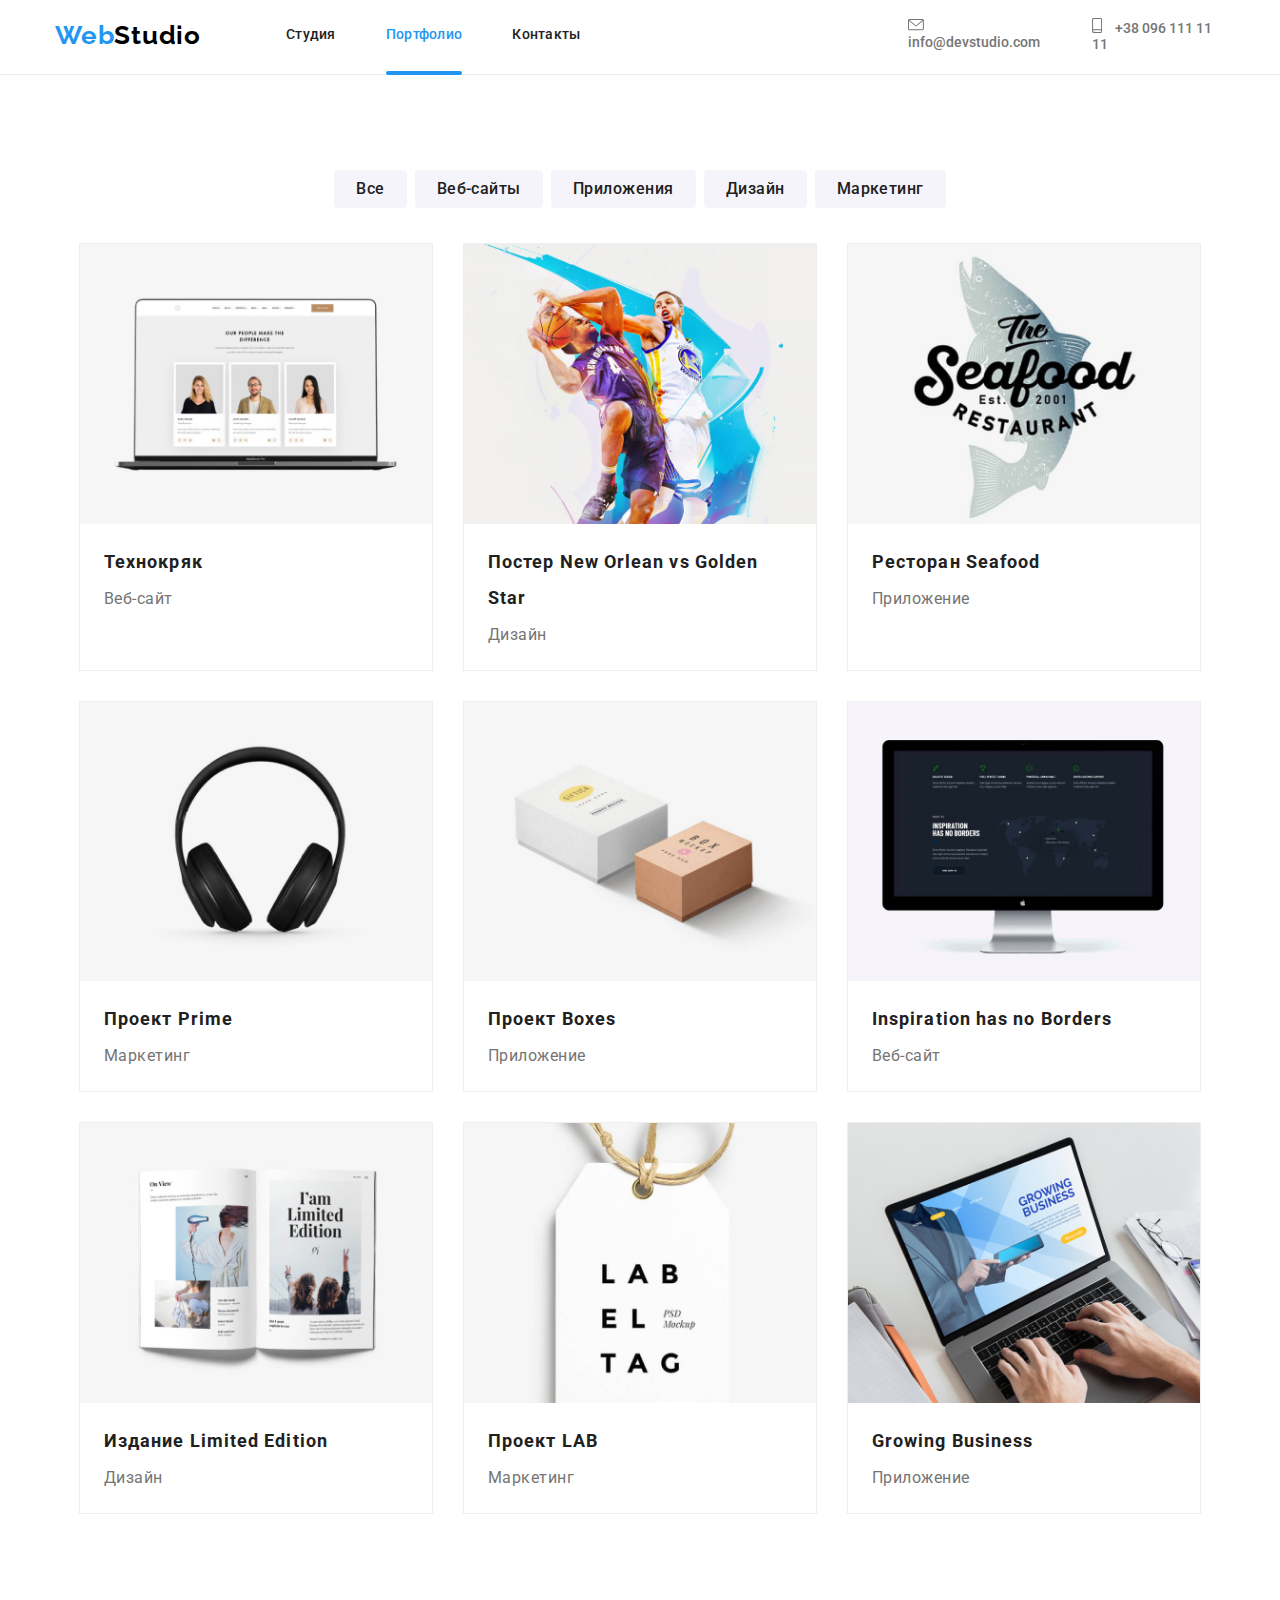
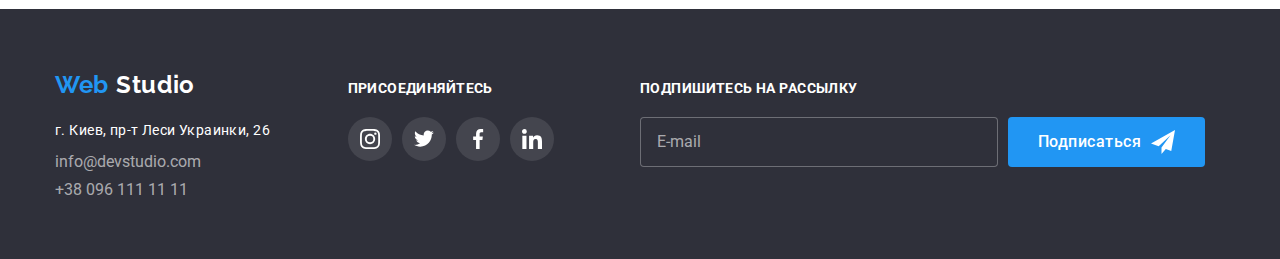
==== commit 98dbc349: "UPD" ====
--- a/portfolio.html
+++ b/portfolio.html
@@ -160,8 +160,8 @@
                       alt="Ноутбук"
                     />
                   </picture>
-                  
-                  <p class="work-discription list">
+
+                  <p class="work-description list">
                     Технокряк это современная площадка распространения
                     коронавируса. Компании используют эту платформу для
                     цифрового шпионажа и атак на защищённые сервера конкурентов.
@@ -214,8 +214,8 @@
                       alt="Баскетбол"
                     />
                   </picture>
-                  
-                  <p class="work-discription list">
+
+                  <p class="work-description list">
                     Технокряк это современная площадка распространения
                     коронавируса. Компании используют эту платформу для
                     цифрового шпионажа и атак на защищённые сервера конкурентов.
@@ -270,8 +270,8 @@
                       alt="Логотип ресторана"
                     />
                   </picture>
-                  
-                  <p class="work-discription list">
+
+                  <p class="work-description list">
                     Технокряк это современная площадка распространения
                     коронавируса. Компании используют эту платформу для
                     цифрового шпионажа и атак на защищённые сервера конкурентов.
@@ -286,7 +286,6 @@
             <li class="work-list-item">
               <a href="" class="animation">
                 <div class="overlay">
-                  <img
                   <picture>
                     <!-- MOBILE -->
                     <source
@@ -324,7 +323,7 @@
                       alt="Наушники"
                     />
                   </picture>
-                  <p class="work-discription list">
+                  <p class="work-description list">
                     Технокряк это современная площадка распространения
                     коронавируса. Компании используют эту платформу для
                     цифрового шпионажа и атак на защищённые сервера конкурентов.
@@ -339,30 +338,44 @@
             <li class="work-list-item">
               <a href="" class="animation">
                 <div class="overlay">
-                <picture>
-                  <!-- MOBILE -->
-                  <source srcset="
-                                        ./img/port/5-mob-450.jpg 1x,
-                                        ./img/port/5-mob-900.jpg 2x
-                                      " media="(max-width: 767px)" />
-                
-                  <!-- TABLET -->
-                
-                  <source srcset="
-                                        ./img/port/5-tab-354.jpg 1x,
-                                        ./img/port/5-tab-708.jpg 2x
-                                      " media="(max-width: 1199px)" />
-                
-                  <!-- DESKTOP -->
-                
-                  <source srcset="
-                                        ./img/port/5-desk-370.jpg 1x,
-                                        ./img/port/5-desk-740.jpg 2x
-                                      " media="(min-width: 1200px)" />
-                
-                  <img loading="lazy" class="portfolio-poster" src="./img/port/5-desk-370.jpg" alt="Изображения коробок" />
-                </picture>
-                  <p class="work-discription list">
+                  <picture>
+                    <!-- MOBILE -->
+                    <source
+                      srcset="
+                        ./img/port/5-mob-450.jpg 1x,
+                        ./img/port/5-mob-900.jpg 2x
+                      "
+                      media="(max-width: 767px)"
+                    />
+
+                    <!-- TABLET -->
+
+                    <source
+                      srcset="
+                        ./img/port/5-tab-354.jpg 1x,
+                        ./img/port/5-tab-708.jpg 2x
+                      "
+                      media="(max-width: 1199px)"
+                    />
+
+                    <!-- DESKTOP -->
+
+                    <source
+                      srcset="
+                        ./img/port/5-desk-370.jpg 1x,
+                        ./img/port/5-desk-740.jpg 2x
+                      "
+                      media="(min-width: 1200px)"
+                    />
+
+                    <img
+                      loading="lazy"
+                      class="portfolio-poster"
+                      src="./img/port/5-desk-370.jpg"
+                      alt="Изображения коробок"
+                    />
+                  </picture>
+                  <p class="work-description list">
                     Технокряк это современная площадка распространения
                     коронавируса. Компании используют эту платформу для
                     цифрового шпионажа и атак на защищённые сервера конкурентов.
@@ -379,28 +392,42 @@
                 <div class="overlay">
                   <picture>
                     <!-- MOBILE -->
-                    <source srcset="
-                                          ./img/port/6-mob-450.jpg 1x,
-                                          ./img/port/6-mob-900.jpg 2x
-                                        " media="(max-width: 767px)" />
-                  
-                    <!-- TABLET -->
-                  
-                    <source srcset="
-                                          ./img/port/6-tab-354.jpg 1x,
-                                          ./img/port/6-tab-708.jpg 2x
-                                        " media="(max-width: 1199px)" />
-                  
-                    <!-- DESKTOP -->
-                  
-                    <source srcset="
-                                          ./img/port/6-desk-370.jpg 1x,
-                                          ./img/port/6-desk-740.jpg 2x
-                                        " media="(min-width: 1200px)" />
-                  
-                    <img loading="lazy" class="portfolio-poster" src="./img/port/6-desk-370.jpg" alt="Изображения декстопа" />
-                  </picture>
-                  <p class="work-discription list">
+                    <source
+                      srcset="
+                        ./img/port/6-mob-450.jpg 1x,
+                        ./img/port/6-mob-900.jpg 2x
+                      "
+                      media="(max-width: 767px)"
+                    />
+
+                    <!-- TABLET -->
+
+                    <source
+                      srcset="
+                        ./img/port/6-tab-354.jpg 1x,
+                        ./img/port/6-tab-708.jpg 2x
+                      "
+                      media="(max-width: 1199px)"
+                    />
+
+                    <!-- DESKTOP -->
+
+                    <source
+                      srcset="
+                        ./img/port/6-desk-370.jpg 1x,
+                        ./img/port/6-desk-740.jpg 2x
+                      "
+                      media="(min-width: 1200px)"
+                    />
+
+                    <img
+                      loading="lazy"
+                      class="portfolio-poster"
+                      src="./img/port/6-desk-370.jpg"
+                      alt="Изображения декстопа"
+                    />
+                  </picture>
+                  <p class="work-description list">
                     Технокряк это современная площадка распространения
                     коронавируса. Компании используют эту платформу для
                     цифрового шпионажа и атак на защищённые сервера конкурентов.
@@ -417,28 +444,42 @@
                 <div class="overlay">
                   <picture>
                     <!-- MOBILE -->
-                    <source srcset="
-                                          ./img/port/7-mob-450.jpg 1x,
-                                          ./img/port/7-mob-900.jpg 2x
-                                        " media="(max-width: 767px)" />
-                  
-                    <!-- TABLET -->
-                  
-                    <source srcset="
-                                          ./img/port/7-tab-354.jpg 1x,
-                                          ./img/port/7-tab-708.jpg 2x
-                                        " media="(max-width: 1199px)" />
-                  
-                    <!-- DESKTOP -->
-                  
-                    <source srcset="
-                                          ./img/port/7-desk-370.jpg 1x,
-                                          ./img/port/7-desk-740.jpg 2x
-                                        " media="(min-width: 1200px)" />
-                  
-                    <img loading="lazy" class="portfolio-poster" src="./img/port/7-desk-370.jpg" alt="Изображения кники" />
-                  </picture>
-                  <p class="work-discription list">
+                    <source
+                      srcset="
+                        ./img/port/7-mob-450.jpg 1x,
+                        ./img/port/7-mob-900.jpg 2x
+                      "
+                      media="(max-width: 767px)"
+                    />
+
+                    <!-- TABLET -->
+
+                    <source
+                      srcset="
+                        ./img/port/7-tab-354.jpg 1x,
+                        ./img/port/7-tab-708.jpg 2x
+                      "
+                      media="(max-width: 1199px)"
+                    />
+
+                    <!-- DESKTOP -->
+
+                    <source
+                      srcset="
+                        ./img/port/7-desk-370.jpg 1x,
+                        ./img/port/7-desk-740.jpg 2x
+                      "
+                      media="(min-width: 1200px)"
+                    />
+
+                    <img
+                      loading="lazy"
+                      class="portfolio-poster"
+                      src="./img/port/7-desk-370.jpg"
+                      alt="Изображения кники"
+                    />
+                  </picture>
+                  <p class="work-description list">
                     Технокряк это современная площадка распространения
                     коронавируса. Компании используют эту платформу для
                     цифрового шпионажа и атак на защищённые сервера конкурентов.
@@ -455,28 +496,42 @@
                 <div class="overlay">
                   <picture>
                     <!-- MOBILE -->
-                    <source srcset="
-                                          ./img/port/8-mob-450.jpg 1x,
-                                          ./img/port/8-mob-900.jpg 2x
-                                        " media="(max-width: 767px)" />
-                  
-                    <!-- TABLET -->
-                  
-                    <source srcset="
-                                          ./img/port/8-tab-354.jpg 1x,
-                                          ./img/port/8-tab-708.jpg 2x
-                                        " media="(max-width: 1199px)" />
-                  
-                    <!-- DESKTOP -->
-                  
-                    <source srcset="
-                                          ./img/port/8-desk-370.jpg 1x,
-                                          ./img/port/8-desk-740.jpg 2x
-                                        " media="(min-width: 1200px)" />
-                  
-                    <img loading="lazy" class="portfolio-poster" src="./img/port/8-desk-370.jpg" alt="Этикетка проекта ЛАБ" />
-                  </picture>
-                  <p class="work-discription list">
+                    <source
+                      srcset="
+                        ./img/port/8-mob-450.jpg 1x,
+                        ./img/port/8-mob-900.jpg 2x
+                      "
+                      media="(max-width: 767px)"
+                    />
+
+                    <!-- TABLET -->
+
+                    <source
+                      srcset="
+                        ./img/port/8-tab-354.jpg 1x,
+                        ./img/port/8-tab-708.jpg 2x
+                      "
+                      media="(max-width: 1199px)"
+                    />
+
+                    <!-- DESKTOP -->
+
+                    <source
+                      srcset="
+                        ./img/port/8-desk-370.jpg 1x,
+                        ./img/port/8-desk-740.jpg 2x
+                      "
+                      media="(min-width: 1200px)"
+                    />
+
+                    <img
+                      loading="lazy"
+                      class="portfolio-poster"
+                      src="./img/port/8-desk-370.jpg"
+                      alt="Этикетка проекта ЛАБ"
+                    />
+                  </picture>
+                  <p class="work-description list">
                     Технокряк это современная площадка распространения
                     коронавируса. Компании используют эту платформу для
                     цифрового шпионажа и атак на защищённые сервера конкурентов.
@@ -493,28 +548,42 @@
                 <div class="overlay">
                   <picture>
                     <!-- MOBILE -->
-                    <source srcset="
-                                          ./img/port/9-mob-450.jpg 1x,
-                                          ./img/port/9-mob-900.jpg 2x
-                                        " media="(max-width: 767px)" />
-                  
-                    <!-- TABLET -->
-                  
-                    <source srcset="
-                                          ./img/port/9-tab-354.jpg 1x,
-                                          ./img/port/9-tab-708.jpg 2x
-                                        " media="(max-width: 1199px)" />
-                  
-                    <!-- DESKTOP -->
-                  
-                    <source srcset="
-                                          ./img/port/9-desk-370.jpg 1x,
-                                          ./img/port/9-desk-740.jpg 2x
-                                        " media="(min-width: 1200px)" />
-                  
-                    <img loading="lazy" class="portfolio-poster" src="./img/port/9-desk-370.jpg" alt="Человек печатает на ноутбуокм" />
-                  </picture>
-                  <p class="work-discription list">
+                    <source
+                      srcset="
+                        ./img/port/9-mob-450.jpg 1x,
+                        ./img/port/9-mob-900.jpg 2x
+                      "
+                      media="(max-width: 767px)"
+                    />
+
+                    <!-- TABLET -->
+
+                    <source
+                      srcset="
+                        ./img/port/9-tab-354.jpg 1x,
+                        ./img/port/9-tab-708.jpg 2x
+                      "
+                      media="(max-width: 1199px)"
+                    />
+
+                    <!-- DESKTOP -->
+
+                    <source
+                      srcset="
+                        ./img/port/9-desk-370.jpg 1x,
+                        ./img/port/9-desk-740.jpg 2x
+                      "
+                      media="(min-width: 1200px)"
+                    />
+
+                    <img
+                      loading="lazy"
+                      class="portfolio-poster"
+                      src="./img/port/9-desk-370.jpg"
+                      alt="Человек печатает на ноутбуокм"
+                    />
+                  </picture>
+                  <p class="work-description list">
                     Технокряк это современная площадка распространения
                     коронавируса. Компании используют эту платформу для
                     цифрового шпионажа и атак на защищённые сервера конкурентов.
--- a/css/main.min.css
+++ b/css/main.min.css
@@ -1,2 +1,2 @@
-html{box-sizing:border-box}*,*::before,*::after{box-sizing:inherit}a{text-decoration:none;display:block}.list{padding:0;margin:0;list-style:none}body{background-color:#fff;font-family:"Roboto",sans-serif,"Raleway",sans-serif}img{display:block}.container{padding-right:15px;padding-left:15px;margin-right:auto;margin-left:auto}@media screen and (min-width: 480px){.container{width:480px}}@media screen and (min-width: 768px){.container{width:768px}}@media screen and (min-width: 1200px){.container{width:1200px}}@media screen and (min-width: 290px){.backdrop.is-hidden{visibility:hidden;opacity:0;pointer-events:none}.backdrop{position:fixed;top:0;left:0;height:100%;width:100%;padding:15px;background-color:rgba(0,0,0,0.2);opacity:1;visibility:visible;z-index:5;transition:all 250ms cubic-bezier(0.4, 0, 0.2, 1)}.backdrop.is-hidden .modal{transform:translate(-50%, -50%) scale(1.6)}.close-modal{display:flex;justify-content:center;align-items:center;position:absolute;top:8px;right:8px;width:30px;height:30px;border-radius:50px;background:#fff;cursor:pointer;border:1px solid rgba(0,0,0,0.1)}.close-modal:hover .modal-close-icon{fill:#2196f3}.modal{position:absolute;top:50%;left:50%;padding-top:40px;padding-right:20px;padding-bottom:40px;padding-left:20px;width:340px;height:610px;border-radius:4px;background-color:#fff;box-shadow:0px 1px 3px rgba(0,0,0,0.12),0px 1px 1px rgba(0,0,0,0.14),0px 2px 1px rgba(0,0,0,0.2);transform:translate(-50%, -50%) scale(1);transition:transform 250ms cubic-bezier(0.4, 0, 0.2, 1)}.modal-title{display:block;margin-top:0;margin-bottom:20px;font-weight:700;font-size:18px;line-height:1.4em;text-align:center;color:#212121}.form{display:block;margin-top:0}.form-field{display:block;position:relative}.form-field:not(:last-child){margin-bottom:28px}.form-input{height:30px;padding-top:0px;padding-right:42px;padding-bottom:0px;padding-left:42px;outline:0;width:249px;border:1px solid rgba(33,33,33,0.2);border-radius:4px}.label-name{position:absolute;top:55%;left:65px;transform:translateY(-50%);transition:transform 250ms cubic-bezier(0.4, 0, 0.2, 1);font-size:14px;line-height:1.14em;letter-spacing:0.01em;color:#757575}.form-field:focus-within>.label-name,.form-input:not(:placeholder-shown)+.label-name{font-size:12px;line-height:1.17;transform:translate(-26px, -39px);color:#2196f3}.form-textarea{height:120px;resize:none;padding:10px 15px;margin-bottom:0;outline:0;font-size:14px;line-height:1.14em;width:249px;border:1px solid rgba(33,33,33,0.2);border-radius:4px}.form-input:focus,.form-textarea:focus{border:1px solid #2196f3}.form-textarea:focus::placeholder{color:#2196f3}.checkbox-input{position:absolute;width:1px;height:1px;margin:-1px;border:0;padding:0;clip:rect(0 0 0 0);overflow:hidden}.checkbox-icon::before{content:"";display:block;align-items:center;cursor:pointer;margin-right:9px;width:15px;height:15px;border:2px solid black;border-radius:4px}.checkbox-input:checked+.checkbox-icon::before{border-color:#2196f3;background-color:#2196f3;background-image:url(../img/modal-icons/agreement-icon.svg);background-size:contain;background-repeat:no-repeat;background-origin:border-box;border-radius:4px;width:15px;height:15px;margin-right:9px}.checkbox-field{display:flex;justify-content:center;align-items:center;margin-bottom:30px;cursor:pointer}.checkbox-name{display:block;align-items:center;font-size:12px;line-height:1.16em;letter-spacing:0.03em;margin-bottom:0px;cursor:pointer;color:#757575}.checkbox-name .label-link{display:block;margin-left:4px;color:#2196f3;text-decoration:underline}.label-link:hover{color:#2196f3;text-decoration:none}.form-submit{display:block;padding:10px 55px;margin:0 auto;font-weight:700;font-size:16px;line-height:1.87em;letter-spacing:0.06em;border-radius:4px;border:none;cursor:pointer;color:#fff;background-color:#2196f3;box-shadow:0px 4px 4px rgba(0,0,0,0.15);transition:background-color 250ms cubic-bezier(0.4, 0, 0.2, 1)}.form-field .name-icon{display:flex;position:absolute;top:50%;left:40px;transform:translateY(-50%);transition:transform 250ms cubic-bezier(0.4, 0, 0.2, 1)}.form-field:focus-within .name-icon{fill:#2196f3}}@media screen and (min-width: 768px){.backdrop.is-hidden{visibility:hidden;opacity:0;pointer-events:none}.backdrop{position:fixed;top:0;height:100%;width:100%;background-color:rgba(0,0,0,0.2);opacity:1;visibility:visible;z-index:5;transition:all 250ms cubic-bezier(0.4, 0, 0.2, 1)}.modal{position:absolute;top:50%;left:50%;padding:40px;width:528px;height:581px;border-radius:4px;background-color:#fff;box-shadow:0px 1px 3px rgba(0,0,0,0.12),0px 1px 1px rgba(0,0,0,0.14),0px 2px 1px rgba(0,0,0,0.2);transform:translate(-50%, -50%) scale(1);transition:transform 250ms cubic-bezier(0.4, 0, 0.2, 1)}.backdrop.is-hidden .modal{transform:translate(-50%, -50%) scale(1.6)}.modal-title{display:block;margin-top:0;margin-bottom:30px;font-weight:700;font-size:20px;line-height:1.15em;text-align:center;color:#212121}.form{display:block;margin-top:0}.form-field{display:block;position:relative}.form-field:not(:last-child){margin-bottom:28px}.form-input{height:40px;padding-top:0px;padding-right:42px;padding-bottom:0px;padding-left:42px;outline:0;width:448px;border:1px solid rgba(33,33,33,0.2);border-radius:4px}.label-name{position:absolute;top:50%;left:42px;transform:translateY(-50%);transition:transform 250ms cubic-bezier(0.4, 0, 0.2, 1);font-size:14px;line-height:1.14em;letter-spacing:0.01em;color:#757575}.form-field:focus-within>.label-name,.form-input:not(:placeholder-shown)+.label-name{font-size:12px;line-height:1.17;transform:translate(-26px, -39px);color:#2196f3}.form-textarea{height:120px;resize:none;padding:10px 15px;margin-bottom:0;outline:0;font-size:14px;line-height:1.14em;width:448px;border:1px solid rgba(33,33,33,0.2);border-radius:4px}.form-input:focus,.form-textarea:focus{border:1px solid #2196f3}.form-textarea:focus::placeholder{color:#2196f3}.checkbox-input{position:absolute;width:1px;height:1px;margin:-1px;border:0;padding:0;clip:rect(0 0 0 0);overflow:hidden}.checkbox-icon::before{content:"";display:block;align-items:center;cursor:pointer;margin-right:9px;width:15px;height:15px;border:2px solid black;border-radius:4px}.checkbox-input:checked+.checkbox-icon::before{border-color:#2196f3;background-color:#2196f3;background-image:url(../img/modal-icons/agreement-icon.svg);background-size:contain;background-repeat:no-repeat;background-origin:border-box;border-radius:4px;width:15px;height:15px;margin-right:9px}.checkbox-field{display:flex;justify-content:center;align-items:center;margin-bottom:30px;cursor:pointer}.checkbox-name{display:flex;align-items:center;font-size:14px;line-height:1.71em;letter-spacing:0.01em;margin-bottom:0px;cursor:pointer;color:#757575}.checkbox-name .label-link{display:block;margin-left:4px;color:#2196f3;text-decoration:underline}.label-link:hover{color:#2196f3;text-decoration:none}.form-submit{display:block;padding:10px 55px;margin:0 auto;font-weight:700;font-size:16px;line-height:1.87em;letter-spacing:0.06em;border-radius:4px;border:none;cursor:pointer;color:#fff;background-color:#2196f3;box-shadow:0px 4px 4px rgba(0,0,0,0.15);transition:background-color 250ms cubic-bezier(0.4, 0, 0.2, 1)}.close-modal{display:flex;justify-content:center;align-items:center;position:absolute;top:8px;right:8px;width:30px;height:30px;border-radius:50px;background:#fff;cursor:pointer;border:1px solid rgba(0,0,0,0.1)}.close-modal:hover .modal-close-icon{fill:#2196f3}.form-field .name-icon{display:flex;position:absolute;top:50%;left:16px;transform:translateY(-50%);transition:transform 250ms cubic-bezier(0.4, 0, 0.2, 1)}.form-field:focus-within .name-icon{fill:#2196f3}}.page-header{background-color:#fff;border-bottom:1px solid #ececec}@media screen and (max-width: 767px){.menu-container{display:none;position:absolute;top:102%;left:0;width:100%;background-color:#fff;padding:60px;text-align:center;font-style:normal;font-weight:500;font-size:18px;line-height:1.16em;z-index:100;transition:all 250ms cubic-bezier(0.4, 0, 0.2, 1)}.menu-container.is-open{display:block}.menu-burger{display:inline-flex;margin:0;padding:0;border:none;background-color:transparent;outline:none}.menu-burger .icon-burger{display:none}.menu-burger:hover:focus .icon-burger{fill:#2196f3}.menu-burger:hover:focus .icon-cross{fill:#2196f3}.menu-burger.is-open .icon-burger{display:block}.menu-burger.is-open .icon-cross{display:none}}.container .main-nav{display:flex;align-items:center;justify-content:space-between;height:60px}.logo{display:flex;font-family:"Raleway",sans-serif;font-style:normal;font-weight:bold;font-size:26px;line-height:1.19em;letter-spacing:0.03em;color:#000}.logo-color{color:#2196f3}.contacts-icon{margin-right:10px;fill:currentColor}.contacts-icon:hover{fill:#2196f3}@media screen and (max-width: 767px){.page-header{position:relative}.nav-item-list{display:block;margin-bottom:40px}.nav-item-link{display:inline-flex;justify-content:center;align-items:center;font-family:"Roboto",sans-serif;font-style:normal;font-weight:500;font-size:18px;line-height:1.16em;letter-spacing:0.02em;color:#212121;transition:250ms cubic-bezier(0.4, 0, 0.2, 1)}.nav-item-link:hover,.nav-item-link:focus{color:#2196f3}.nav-item{display:block;position:relative;padding-bottom:8px}.nav-item:not(:last-child){margin-bottom:40px}.current{color:#2196f3}.current::after{content:"";display:block;position:absolute;bottom:0;width:30px;height:4px;background-color:#2196f3;border-radius:2px}.header-contacts{display:block;align-items:center}.contacts-ul{display:block;margin-top:0;margin-bottom:0;padding-left:0}.contacts-item{display:block}.contacts-item:not(:last-child){margin-bottom:16px}.contacts-item-link{display:block;align-items:center;font-family:"Roboto",sans-serif;font-weight:500;font-size:18px;line-height:1.16em;letter-spacing:0.02em;letter-spacing:0.02em;color:#757575;transition:250ms cubic-bezier(0.4, 0, 0.2, 1)}.contacts-item-link:hover,.contacts-item-link:focus{color:#2196f3}}@media screen and (min-width: 768px){.menu-burger{display:none}.menu-container{display:flex}.page-header{padding-top:5px;height:75px}.main-nav{display:flex;align-items:center;justify-content:space-between}.nav-item-list{display:flex}.nav-item{display:block;position:relative}.nav-item:not(:last-child){margin-right:50px}.nav-item-link{font-family:"Roboto",sans-serif;font-style:normal;font-weight:500;font-size:14px;line-height:1.14em;letter-spacing:0.02em;color:#212121;display:block;padding-top:32px;padding-bottom:32px;transition:250ms cubic-bezier(0.4, 0, 0.2, 1)}.nav-item-link:hover,.nav-item-link:focus{color:#2196f3}.logo{margin-right:75px}.current{color:#2196f3}.current::after{display:block;position:absolute;bottom:0;content:"";width:100%;height:4px;background-color:#2196f3;border-radius:2px}.header-contacts{display:flex;align-items:center}.contacts-ul{display:block;margin-top:0;margin-left:70px;margin-bottom:0;padding-left:0}.contacts-icon{margin-right:10px;fill:currentColor}.contacts-icon:hover{fill:#2196f3}.contacts-item{display:inline-block;align-items:center}.contacts-item:not(:last-child){margin-bottom:10px}.contacts-item-link{display:block;align-items:center;font-family:"Roboto",sans-serif;font-style:normal;font-weight:500;font-size:14px;color:#757575;transition:250ms cubic-bezier(0.4, 0, 0.2, 1)}.contacts-item-link:hover,.contacts-item-link:focus{color:#2196f3}}@media screen and (min-width: 1200px){.logo{margin-right:85px}.header-contacts{display:flex;align-items:center}.contacts-ul{display:flex;margin-left:297px}.contacts-item-link{margin-left:30px}.contacts-item{display:inline-block;align-items:center;margin-bottom:10px;margin-top:10px}}@media screen and (max-width: 479px){.hero-section{margin-top:0;text-align:center;background-color:#757575;background-image:linear-gradient(to right, rgba(47,48,58,0.8), rgba(47,48,58,0.8)),url("../img/mobile-480-400.jpg");background-repeat:no-repeat}.hero-section .container{padding-top:118px;padding-right:60px;padding-bottom:39px;padding-left:60px}.main-title{display:block;font-family:"Roboto",sans-serif;font-style:normal;font-weight:900;margin-top:0px;margin-bottom:30px;font-size:26px;line-height:1.61em;letter-spacing:0.06em;text-transform:uppercase;color:#fff}.hero-modal-btn{display:inline-block;font-family:"Roboto",sans-serif;font-style:normal;font-weight:500;font-size:16px;line-height:1.87em;height:50px;padding:10px 32px;letter-spacing:0.06em;color:#fff;background:#2196f3;box-shadow:0px 4px 4px rgba(0,0,0,0.15);border-radius:4px;border:none;cursor:pointer;transition:background-color 250ms cubic-bezier(0.4, 0, 0.2, 1)}}@media screen and (min-width: 480px){.hero-section{margin-top:0;text-align:center;background-color:#757575;background-image:linear-gradient(to right, rgba(47,48,58,0.8), rgba(47,48,58,0.8)),url("../img/mobile.jpg");background-repeat:no-repeat}.hero-section .container{padding-top:118px;padding-right:60px;padding-bottom:118px;padding-left:60px}.main-title{display:block;font-family:"Roboto",sans-serif;font-style:normal;font-weight:900;margin-top:0px;margin-bottom:30px;font-size:26px;line-height:1.61em;letter-spacing:0.06em;text-transform:uppercase;color:#fff}.hero-modal-btn{display:inline-block;font-family:"Roboto",sans-serif;font-style:normal;font-weight:500;font-size:16px;line-height:1.87em;height:50px;padding:10px 32px;letter-spacing:0.06em;color:#fff;background:#2196f3;box-shadow:0px 4px 4px rgba(0,0,0,0.15);border-radius:4px;border:none;cursor:pointer;transition:background-color 250ms cubic-bezier(0.4, 0, 0.2, 1)}}@media screen and (min-width: 768px){.hero-section{margin-top:0;text-align:center;background-color:#757575;background-image:linear-gradient(to right, rgba(47,48,58,0.8), rgba(47,48,58,0.8)),url("../img/Header.images.jpg");background-repeat:no-repeat}.hero-section .container{padding-top:200px;padding-right:64px;padding-bottom:235px;padding-left:64px}.main-title{display:block;font-family:"Roboto",sans-serif;font-style:normal;font-weight:900;margin-top:0px;margin-bottom:30px;font-size:26px;line-height:1.61em;letter-spacing:0.06em;text-transform:uppercase;color:#fff}.hero-modal-btn{display:inline-block;font-family:"Roboto",sans-serif;font-style:normal;font-weight:700;font-size:16px;line-height:1.87em;height:50px;padding:10px 32px;letter-spacing:0.06em;color:#fff;background:#2196f3;box-shadow:0px 4px 4px rgba(0,0,0,0.15);border-radius:4px;border:none;cursor:pointer;transition:background-color 250ms cubic-bezier(0.4, 0, 0.2, 1)}}@media screen and (min-width: 1200px){.hero-section{margin-top:0;text-align:center;background-color:#757575;background-image:linear-gradient(to right, rgba(47,48,58,0.8), rgba(47,48,58,0.8)),url("../img/Header.images.jpg");background-repeat:no-repeat}.hero-section .container{padding-top:200px;padding-right:100px;padding-bottom:200px;padding-left:100px}.main-title{font-weight:900;margin-top:0px;margin-bottom:30px;font-size:44px;line-height:1.36em;letter-spacing:0.06em;text-transform:uppercase;color:#fff}.hero-modal-btn{font-weight:700;font-size:16px;line-height:1.87em;height:50px;padding:10px 32px;letter-spacing:0.06em;color:#fff;background:#2196f3;box-shadow:0px 4px 4px rgba(0,0,0,0.15);border-radius:4px;border:none;cursor:pointer;transition:background-color 250ms cubic-bezier(0.4, 0, 0.2, 1)}}@media screen and (min-width: 200px){.icon-wrapper{display:flex;justify-content:center;align-items:center;margin-top:0;margin-right:0;margin-bottom:30px;max-width:450px;height:120px;border-radius:4px;background-color:#f5f4fa}.icon-1::before{content:"";width:270px;height:120px;background-image:url("../img/antenna-1.svg");background-repeat:no-repeat;background-position:center}.icon-2::before{content:"";width:270px;height:120px;background-image:url("../img/clock-1.svg");background-repeat:no-repeat;background-position:center}.icon-3::before{content:"";width:270px;height:120px;background-image:url("../img/diagram-1.svg");background-repeat:no-repeat;background-position:center}.icon-4::before{content:"";width:270px;height:120px;background-image:url("../img/astronaut-1.svg");background-repeat:no-repeat;background-position:center}.quality-section{padding-top:60px;padding-bottom:60px}.quality-list{display:block}.quality-item:not(:last-child){margin-bottom:30px}.quality-list-item{display:flex;justify-content:center;margin-top:0;margin-bottom:10px;max-width:450px;font-family:"Roboto",sans-serif;font-style:normal;font-weight:700;font-size:14px;line-height:1.14em;letter-spacing:0.03em;text-transform:uppercase;color:#212121}.discription-text{display:block;max-width:450px;margin-top:0;margin-bottom:0;font-family:"Roboto",sans-serif;font-style:normal;font-weight:400;font-size:14px;line-height:1.71em;letter-spacing:0.03em;color:#757575}}@media screen and (min-width: 768px){.icon-wrapper{display:flex;justify-content:center;align-items:center;margin-top:0;margin-right:0;margin-bottom:30px;width:354px;height:120px;border-radius:4px;background-color:#f5f4fa}.quality-list{display:flex;flex-wrap:wrap;justify-content:center}.quality-item:nth-child(odd){margin-right:30px;flex-basis:calc(50% - 30px)}.quality-item:nth-last-child(-n+2){margin-bottom:0}.quality-list-item{display:inline-block}.discription-text{width:354px}}@media screen and (min-width: 1200px){.quality-section{padding-top:95px;padding-bottom:95px}.icon-wrapper{width:270px}.quality-item:not(:last-child){margin-right:30px;flex-basis:unset;margin-bottom:0}.discription-text{width:270px}}@media screen and (max-width: 1199px){.work-exemples{display:none}}@media screen and (min-width: 1200px){.work-exemples{margin-bottom:95px}.work-exemples img{display:block}.exemple-list{display:flex;justify-content:center}.exemple-list-item:not(:last-child){margin-right:30px}.exemple-list-item{position:relative}.title-text{margin-top:0;margin-bottom:50px;font-family:"Roboto",sans-serif;font-style:normal;font-weight:bold;font-size:36px;line-height:1.16em;text-align:center;letter-spacing:0.03em;color:#212121}.work-list-text{display:flex;justify-content:center;align-items:center;margin-top:0;margin-bottom:0;position:absolute;right:0;bottom:0;left:0;height:70px;background:rgba(47,48,58,0.8);font-family:"Roboto",sans-serif;font-style:normal;font-weight:700;font-size:14px;line-height:1.14em;text-align:center;letter-spacing:0.03em;text-transform:uppercase;color:#fff}}@media screen and (min-width: 290px){.our-team-section{padding-top:60px;padding-bottom:60px;background-color:#f5f4fa}.title-text{display:flex;justify-content:center;font-weight:bold;font-size:28px;line-height:1.17em;margin-top:0px}.team-list{display:block}.team-list-item:not(:last-child){margin-bottom:30px}.team-list-item{max-width:450px;border-color:#f5f4fa;background-color:#fff;box-shadow:0px 2px 1px rgba(0,0,0,0.2),0px 1px 1px rgba(0,0,0,0.14),0px 1px 3px rgba(0,0,0,0.12);border-radius:0px 0px 4px 4px}.team-photo{display:block;max-width:100%;height:auto;margin-top:0;margin-bottom:30px}.team-people-name{margin-top:0;margin-bottom:10px;font-family:"Roboto",sans-serif;font-style:normal;font-weight:500;font-size:16px;line-height:1.18em;text-align:center;letter-spacing:0.03em;color:#212121}.professon-name{margin-top:0;margin-bottom:16px;font-family:"Roboto",sans-serif;font-style:normal;font-weight:400;font-size:16px;line-height:1.18em;text-align:center;letter-spacing:0.03em;color:#757575}.social-list{padding-bottom:24px;display:flex;justify-content:center}.social-list>.social-list-item:not(:last-child){margin-right:10px}.social-list .social-wrapper{display:flex;justify-content:center;align-items:center;width:44px;height:44px;border-radius:50%;color:#afb1b8;transition:250ms cubic-bezier(0.4, 0, 0.2, 1)}.social-wrapper:hover{background-color:#2196f3;color:#fff}.social-icons-svg{fill:currentColor}}@media screen and (min-width: 768px){.team-list{display:flex;flex-wrap:wrap;justify-content:center}.team-list-item{max-width:354px}.team-list-item:nth-child(odd){margin-right:30px;flex-basis:calc(50% - 15px)}.team-list-item:nth-last-child(-n+2){margin-bottom:0}}@media screen and (min-width: 1200px){.our-team-section{min-width:1200px;padding-top:95px;padding-bottom:95px}.team-list-item{max-width:270px}.team-list-item:not(:last-child){margin-right:30px;flex-basis:unset;margin-bottom:0}.team-list-item:nth-last-child(-n+2){margin-bottom:0}.title-text{font-weight:bold;font-size:36px;line-height:1.16em}}@media screen and (min-width: 290px){.customers-section{padding-top:60px;padding-bottom:60px}.customers-list{display:flex;flex-wrap:wrap;justify-content:center}.customers-list-item{margin-bottom:30px;flex-basis:calc(50% - 30px);max-width:210px}.customers-list-item:nth-last-child(-n+2){margin-bottom:0}.customers-list-item:not(:nth-child(2n)){margin-right:30px}.customers-logo{display:flex;justify-content:center;align-items:center;border-width:1px;border-style:solid;border-color:#afb1b8;border-radius:4px;max-width:210px;height:90px;font-size:0;color:#afb1b8;transition:250ms cubic-bezier(0.4, 0, 0.2, 1)}.customers-icon{fill:currentColor}.customers-logo:hover{color:#2196f3;border-color:#2196f3}}@media screen and (min-width: 768px){.customers-list-item{margin-right:30px;height:90px;max-width:210px;flex-basis:calc(50% - 30px)}.customers-list-item:nth-child(3n){margin-right:0}.customers-list-item:nth-last-child(-n+3){margin-bottom:0}}@media screen and (min-width: 1200px){.customers-section{padding-top:95px;padding-bottom:95px}.customers-list-item{max-width:170px}.customers-list-item:not(:last-child){margin-right:30px;flex-basis:calc(50% - 30px)}}@media screen and (min-width: 290px){.footer-section{padding-top:60px;padding-bottom:60px;background-color:#2f303a}.footer-section .container{display:block;justify-content:center}.footer-contacts{min-width:231px;display:flex;flex-direction:column;align-items:center;flex-basis:25%;margin-bottom:50px}.mailing{display:block;margin-right:0px}.mailing-form{display:block;width:100%;max-width:450px}.join-to-us{margin-bottom:48px}.mailing-form input{display:block;height:50px;width:100%;max-width:450px;font-size:16px;line-height:1.25em;border:1px solid rgba(255,255,255,0.3);border-radius:4px;padding-top:15px;padding-left:16px;padding-bottom:15px;background-color:#2f303a}.footer-button-position{display:flex;justify-content:center;margin-top:20px}.footer-btn{display:flex;align-items:center;padding-top:12px;padding-right:30px;padding-bottom:12px;padding-left:30px;background:#2196f3;border:none;border-radius:4px;font-family:"Roboto",sans-serif;font-weight:500;font-size:16px;line-height:1.62em;text-align:center;letter-spacing:0.03em;color:#fff;cursor:pointer}.icon-send{display:flex;margin-left:10px;fill:currentColor}.footer-logo{display:block;margin-bottom:20px;font-family:"Raleway",sans-serif;font-style:normal;font-weight:bold;font-size:24px;line-height:1.16em;letter-spacing:0.03em;color:#fff}.footer-logo-color{color:#2196f3}.post-info{margin-bottom:10px;font-family:"Roboto",sans-serif;font-weight:400;font-size:14px;line-height:1.71em;letter-spacing:0.03em;color:#fff}.footer-contacts-link,.footer-contacts-item{margin-bottom:10px;color:rgba(255,255,255,0.6)}.footer-contacts-link:hover,.footer-contacts-link:focus,.footer-contacts-item:hover,.footer-contacts-item:focus{color:#2196f3}.footer-social-list{display:flex;justify-content:center;align-items:center}.footer-social-list-item:not(:last-child){margin-right:10px}.footer-social-wrapper{display:flex;justify-content:center;align-items:center;width:44px;height:44px;border-radius:50%;box-shadow:none;background:rgba(255,255,255,0.1);transition:250ms cubic-bezier(0.4, 0, 0.2, 1)}.footer-social-wrapper:hover{background-color:#2196f3}.footer-social-icon{fill:#fff}.footer-title{text-align:center;margin-bottom:20px;padding-top:12px;font-family:"Roboto",sans-serif;font-style:normal;font-weight:700;font-size:14px;line-height:1.14em;letter-spacing:0.03em;text-transform:uppercase;color:#fff}.footer-form-label{text-align:center;display:block;padding-top:12px;font-family:"Roboto",sans-serif;font-style:normal;font-weight:700;font-size:14px;margin-bottom:20px;line-height:1.14em;letter-spacing:0.03em;text-transform:uppercase;color:#fff}.footer-form{display:block}.input-form-footer{color:#fff;font-weight:400}.input-form-footer::placeholder{color:rgba(255,255,255,0.6)}}@media screen and (min-width: 768px){.footer-section .container{display:flex;align-items:baseline;flex-direction:row;flex-wrap:wrap;position:relative}.footer-contacts{flex-basis:50%}.mailing-form{display:block;width:100%;max-width:450px}.join-to-us{flex-basis:50%}.mailing{display:flex;flex-direction:column;align-items:center;flex-basis:100%}}@media screen and (min-width: 1200px){.footer-section .container{display:flex;flex-wrap:nowrap;align-items:baseline;position:relative}.mailing-form input{display:block;height:50px;width:100%;width:358px;font-size:16px;line-height:1.25em}.footer-button-position{display:flex;margin-left:10px;margin-top:0}.mailing-form{display:flex;width:100%;width:358px}.footer-form{display:flex}.footer-contacts{display:block;margin-right:80px;margin-bottom:0}.join-to-us{margin-right:35px}.mailing{display:block;flex-direction:column;flex-basis:100%}.footer-form-label{display:flex;padding-top:12px}.footer-social-list{display:flex;justify-content:flex-start;align-items:center}.footer-title{display:flex;margin-bottom:20px;padding-top:12px}}@media screen and (min-width: 290px){.portfolio-section{padding-top:60px;padding-bottom:60px}.portfolio-list{display:flex;flex-wrap:wrap;justify-content:flex-start;margin-bottom:40px}.portfolio-modal-btn{border-radius:4px;border:none;font-family:"Roboto",sans-serif;font-style:normal;font-weight:500;font-size:16px;line-height:1.62em;text-align:center;letter-spacing:0.03em;color:#212121;padding-top:6px;padding-right:15px;padding-bottom:6px;padding-left:15px;background:#f5f4fa;transition:250ms cubic-bezier(0.4, 0, 0.2, 1)}.portfolio-list-btn{display:block}.portfolio-list-btn:not(:nth-last-child(-n+1)){margin-right:8px}.portfolio-list-btn:not(:nth-last-child(-n+2)){margin-bottom:15px}.portfolio-list-btn:hover{box-shadow:0px 2px 2px rgba(0,0,0,0.12),0px 1px 2px rgba(0,0,0,0.08),0px 3px 1px rgba(0,0,0,0.1);border-radius:4px}.portfolio-modal-btn:hover{background-color:#2196f3;color:#fff}.work-list{display:block;justify-content:center}.work-list>.work-list-item:hover{box-shadow:1px 4px 6px rgba(0,0,0,0.16),0px 4px 4px rgba(0,0,0,0.06),0px 1px 1px rgba(0,0,0,0.12)}.work-list-item{margin-bottom:30px;border:1px solid #eeeeee;max-width:354px;transition:250ms cubic-bezier(0.4, 0, 0.2, 1)}.work-list-item:last-child{margin-bottom:0}.portfolio-section img{max-width:100%}.portfolio-poster{margin-top:0px}.work-title{margin-bottom:4px;font-family:"Roboto",sans-serif;font-style:normal;font-weight:700;font-size:18px;line-height:2em;letter-spacing:0.06em;color:#212121}.work-art{font-family:"Roboto",sans-serif;font-style:normal;font-weight:400;font-size:16px;line-height:1.87em;letter-spacing:0.03em;color:#757575}.portfolio-text-wrapper{padding-top:20px;padding-right:24px;padding-bottom:20px;padding-left:24px}.work-discription{position:absolute;top:100%;right:0;width:100%;height:100%;transition:250ms cubic-bezier(0.4, 0, 0.2, 1);margin-bottom:0px;padding-top:20px;padding-bottom:10px;padding-left:24px;padding-right:24px;font-family:"Roboto",sans-serif;font-style:normal;font-weight:400;font-size:18px;line-height:1.55em;letter-spacing:0.03em;color:#fff;background:rgba(33,150,243,0.9)}.animation:hover .work-discription{top:0}.overlay{position:relative;overflow:hidden}}@media screen and (min-width: 768px){.portfolio-list{display:flex;flex-wrap:wrap;justify-content:center;margin-bottom:35px}.portfolio-modal-btn{padding-right:22px;padding-left:22px}.portfolio-list-btn{display:block}.portfolio-list-btn:not(:nth-last-child(-n+1)){margin-right:8px}.portfolio-list-btn:not(:nth-last-child(-n+2)){margin-bottom:0}.work-list{display:flex;flex-wrap:wrap;justify-content:flex-start}.work-list-item{flex-basis:calc((100% - 30px) / 2);margin-bottom:30px;max-width:354px}.work-list-item:nth-child(odd){margin-right:30px}.work-list-item:nth-last-child(-n+1){margin-bottom:0}}@media screen and (min-width: 1200px){.portfolio-section{padding-top:95px;padding-bottom:95px}.work-list{display:flex;flex-wrap:wrap;justify-content:center}.work-list-item{flex-basis:calc((100% - 60px) / 3);margin-right:30px;margin-bottom:30px;max-width:354px;width:100%}.work-list-item:nth-last-child(-n+3){margin-bottom:0}.work-list-item:nth-child(3n){margin-right:0}.work-discription{padding-top:66px;padding-bottom:60px}}
+html{box-sizing:border-box}*,*::before,*::after{box-sizing:inherit}a{text-decoration:none;display:block}.list{padding:0;margin:0;list-style:none}body{background-color:#fff;font-family:"Roboto",sans-serif,"Raleway",sans-serif}img{display:block}.container{padding-right:15px;padding-left:15px;margin-right:auto;margin-left:auto}@media screen and (min-width: 480px){.container{width:100%;width:480px}}@media screen and (min-width: 768px){.container{width:100%;width:768px}}@media screen and (min-width: 1200px){.container{width:100%;width:1200px}}@media screen and (min-width: 290px){.backdrop.is-hidden{visibility:hidden;opacity:0;pointer-events:none}.backdrop{position:fixed;top:0;left:0;height:100%;width:100%;padding:15px;background-color:rgba(0,0,0,0.2);opacity:1;visibility:visible;z-index:5;transition:all 250ms cubic-bezier(0.4, 0, 0.2, 1)}.backdrop.is-hidden .modal{transform:translate(-50%, -50%) scale(1.6)}.close-modal{display:flex;justify-content:center;align-items:center;position:absolute;top:8px;right:8px;width:30px;height:30px;border-radius:50px;background:#fff;cursor:pointer;border:1px solid rgba(0,0,0,0.1)}.close-modal:hover .modal-close-icon{fill:#2196f3}.modal{position:absolute;top:50%;left:50%;padding-top:40px;padding-right:20px;padding-bottom:40px;padding-left:20px;width:340px;height:610px;border-radius:4px;background-color:#fff;box-shadow:0px 1px 3px rgba(0,0,0,0.12),0px 1px 1px rgba(0,0,0,0.14),0px 2px 1px rgba(0,0,0,0.2);transform:translate(-50%, -50%) scale(1);transition:transform 250ms cubic-bezier(0.4, 0, 0.2, 1)}.modal-title{display:block;margin-top:0;margin-bottom:20px;font-weight:700;font-size:18px;line-height:1.4em;text-align:center;color:#212121}.form{display:block;margin-top:0}.form-field{display:block;position:relative}.form-field:not(:last-child){margin-bottom:28px}.form-input{height:30px;padding-top:0px;padding-right:42px;padding-bottom:0px;padding-left:42px;outline:0;width:249px;border:1px solid rgba(33,33,33,0.2);border-radius:4px}.label-name{position:absolute;top:55%;left:65px;transform:translateY(-50%);transition:transform 250ms cubic-bezier(0.4, 0, 0.2, 1);font-size:14px;line-height:1.14em;letter-spacing:0.01em;color:#757575}.form-field:focus-within>.label-name,.form-input:not(:placeholder-shown)+.label-name{font-size:12px;line-height:1.17;transform:translate(-26px, -39px);color:#2196f3}.form-textarea{height:120px;resize:none;padding:10px 15px;margin-bottom:0;outline:0;font-size:14px;line-height:1.14em;width:249px;border:1px solid rgba(33,33,33,0.2);border-radius:4px}.form-input:focus,.form-textarea:focus{border:1px solid #2196f3}.form-textarea:focus::placeholder{color:#2196f3}.checkbox-input{position:absolute;width:1px;height:1px;margin:-1px;border:0;padding:0;clip:rect(0 0 0 0);overflow:hidden}.checkbox-icon::before{content:"";display:block;align-items:center;cursor:pointer;margin-right:9px;width:15px;height:15px;border:2px solid black;border-radius:4px}.checkbox-input:checked+.checkbox-icon::before{border-color:#2196f3;background-color:#2196f3;background-image:url(../img/modal-icons/agreement-icon.svg);background-size:contain;background-repeat:no-repeat;background-origin:border-box;border-radius:4px;width:15px;height:15px;margin-right:9px}.checkbox-field{display:flex;justify-content:center;align-items:center;margin-bottom:30px;cursor:pointer}.checkbox-name{display:block;align-items:center;font-size:12px;line-height:1.16em;letter-spacing:0.03em;margin-bottom:0px;cursor:pointer;color:#757575}.checkbox-name .label-link{display:block;margin-left:4px;color:#2196f3;text-decoration:underline}.label-link:hover{color:#2196f3;text-decoration:none}.form-submit{display:block;padding:10px 55px;margin:0 auto;font-weight:700;font-size:16px;line-height:1.87em;letter-spacing:0.06em;border-radius:4px;border:none;cursor:pointer;color:#fff;background-color:#2196f3;box-shadow:0px 4px 4px rgba(0,0,0,0.15);transition:background-color 250ms cubic-bezier(0.4, 0, 0.2, 1)}.form-field .name-icon{display:flex;position:absolute;top:50%;left:40px;transform:translateY(-50%);transition:transform 250ms cubic-bezier(0.4, 0, 0.2, 1)}.form-field:focus-within .name-icon{fill:#2196f3}}@media screen and (min-width: 768px){.backdrop.is-hidden{visibility:hidden;opacity:0;pointer-events:none}.backdrop{position:fixed;top:0;height:100%;width:100%;background-color:rgba(0,0,0,0.2);opacity:1;visibility:visible;z-index:5;transition:all 250ms cubic-bezier(0.4, 0, 0.2, 1)}.modal{position:absolute;top:50%;left:50%;padding:40px;width:528px;height:581px;border-radius:4px;background-color:#fff;box-shadow:0px 1px 3px rgba(0,0,0,0.12),0px 1px 1px rgba(0,0,0,0.14),0px 2px 1px rgba(0,0,0,0.2);transform:translate(-50%, -50%) scale(1);transition:transform 250ms cubic-bezier(0.4, 0, 0.2, 1)}.backdrop.is-hidden .modal{transform:translate(-50%, -50%) scale(1.6)}.modal-title{display:block;margin-top:0;margin-bottom:30px;font-weight:700;font-size:20px;line-height:1.15em;text-align:center;color:#212121}.form{display:block;margin-top:0}.form-field{display:block;position:relative}.form-field:not(:last-child){margin-bottom:28px}.form-input{height:40px;padding-top:0px;padding-right:42px;padding-bottom:0px;padding-left:42px;outline:0;width:448px;border:1px solid rgba(33,33,33,0.2);border-radius:4px}.label-name{position:absolute;top:50%;left:42px;transform:translateY(-50%);transition:transform 250ms cubic-bezier(0.4, 0, 0.2, 1);font-size:14px;line-height:1.14em;letter-spacing:0.01em;color:#757575}.form-field:focus-within>.label-name,.form-input:not(:placeholder-shown)+.label-name{font-size:12px;line-height:1.17;transform:translate(-26px, -39px);color:#2196f3}.form-textarea{height:120px;resize:none;padding:10px 15px;margin-bottom:0;outline:0;font-size:14px;line-height:1.14em;width:448px;border:1px solid rgba(33,33,33,0.2);border-radius:4px}.form-input:focus,.form-textarea:focus{border:1px solid #2196f3}.form-textarea:focus::placeholder{color:#2196f3}.checkbox-input{position:absolute;width:1px;height:1px;margin:-1px;border:0;padding:0;clip:rect(0 0 0 0);overflow:hidden}.checkbox-icon::before{content:"";display:block;align-items:center;cursor:pointer;margin-right:9px;width:15px;height:15px;border:2px solid black;border-radius:4px}.checkbox-input:checked+.checkbox-icon::before{border-color:#2196f3;background-color:#2196f3;background-image:url(../img/modal-icons/agreement-icon.svg);background-size:contain;background-repeat:no-repeat;background-origin:border-box;border-radius:4px;width:15px;height:15px;margin-right:9px}.checkbox-field{display:flex;justify-content:center;align-items:center;margin-bottom:30px;cursor:pointer}.checkbox-name{display:flex;align-items:center;font-size:14px;line-height:1.71em;letter-spacing:0.01em;margin-bottom:0px;cursor:pointer;color:#757575}.checkbox-name .label-link{display:block;margin-left:4px;color:#2196f3;text-decoration:underline}.label-link:hover{color:#2196f3;text-decoration:none}.form-submit{display:block;padding:10px 55px;margin:0 auto;font-weight:700;font-size:16px;line-height:1.87em;letter-spacing:0.06em;border-radius:4px;border:none;cursor:pointer;color:#fff;background-color:#2196f3;box-shadow:0px 4px 4px rgba(0,0,0,0.15);transition:background-color 250ms cubic-bezier(0.4, 0, 0.2, 1)}.close-modal{display:flex;justify-content:center;align-items:center;position:absolute;top:8px;right:8px;width:30px;height:30px;border-radius:50px;background:#fff;cursor:pointer;border:1px solid rgba(0,0,0,0.1)}.close-modal:hover .modal-close-icon{fill:#2196f3}.form-field .name-icon{display:flex;position:absolute;top:50%;left:16px;transform:translateY(-50%);transition:transform 250ms cubic-bezier(0.4, 0, 0.2, 1)}.form-field:focus-within .name-icon{fill:#2196f3}}.page-header{background-color:#fff;border-bottom:1px solid #ececec}@media screen and (max-width: 767px){.menu-container{display:none;position:absolute;top:102%;left:0;width:100%;background-color:#fff;padding:60px;text-align:center;font-style:normal;font-weight:500;font-size:18px;line-height:1.16em;z-index:100;transition:all 250ms cubic-bezier(0.4, 0, 0.2, 1)}.menu-container.is-open{display:block}.menu-burger{display:inline-flex;margin:0;padding:0;border:none;background-color:transparent;outline:none}.menu-burger .icon-burger{display:none}.menu-burger:hover:focus .icon-burger{fill:#2196f3}.menu-burger:hover:focus .icon-cross{fill:#2196f3}.menu-burger.is-open .icon-burger{display:block}.menu-burger.is-open .icon-cross{display:none}}.container .main-nav{display:flex;align-items:center;justify-content:space-between;height:60px}.logo{display:flex;font-family:"Raleway",sans-serif;font-style:normal;font-weight:bold;font-size:26px;line-height:1.19em;letter-spacing:0.03em;color:#000}.logo-color{color:#2196f3}.contacts-icon{margin-right:10px;fill:currentColor}.contacts-icon:hover{fill:#2196f3}@media screen and (max-width: 767px){.page-header{position:relative}.nav-item-list{display:block;margin-bottom:40px}.nav-item-link{display:inline-flex;justify-content:center;align-items:center;font-family:"Roboto",sans-serif;font-style:normal;font-weight:500;font-size:18px;line-height:1.16em;letter-spacing:0.02em;color:#212121;transition:250ms cubic-bezier(0.4, 0, 0.2, 1)}.nav-item-link:hover,.nav-item-link:focus{color:#2196f3}.nav-item{display:block;position:relative;padding-bottom:8px}.nav-item:not(:last-child){margin-bottom:40px}.current{color:#2196f3}.current::after{content:"";display:block;position:absolute;bottom:0;width:30px;height:4px;background-color:#2196f3;border-radius:2px}.header-contacts{display:block;align-items:center}.contacts-ul{display:block;margin-top:0;margin-bottom:0;padding-left:0}.contacts-item{display:block}.contacts-item:not(:last-child){margin-bottom:16px}.contacts-item-link{display:block;align-items:center;font-family:"Roboto",sans-serif;font-weight:500;font-size:18px;line-height:1.16em;letter-spacing:0.02em;letter-spacing:0.02em;color:#757575;transition:250ms cubic-bezier(0.4, 0, 0.2, 1)}.contacts-item-link:hover,.contacts-item-link:focus{color:#2196f3}}@media screen and (min-width: 768px){.menu-burger{display:none}.menu-container{display:flex}.page-header{padding-top:5px;height:75px}.main-nav{display:flex;align-items:center;justify-content:space-between}.nav-item-list{display:flex}.nav-item{display:block;position:relative}.nav-item:not(:last-child){margin-right:50px}.nav-item-link{font-family:"Roboto",sans-serif;font-style:normal;font-weight:500;font-size:14px;line-height:1.14em;letter-spacing:0.02em;color:#212121;display:block;padding-top:32px;padding-bottom:32px;transition:250ms cubic-bezier(0.4, 0, 0.2, 1)}.nav-item-link:hover,.nav-item-link:focus{color:#2196f3}.logo{margin-right:75px}.current{color:#2196f3}.current::after{display:block;position:absolute;bottom:0;content:"";width:100%;height:4px;background-color:#2196f3;border-radius:2px}.header-contacts{display:flex;align-items:center}.contacts-ul{display:block;margin-top:0;margin-left:70px;margin-bottom:0;padding-left:0}.contacts-icon{margin-right:10px;fill:currentColor}.contacts-icon:hover{fill:#2196f3}.contacts-item{display:inline-block;align-items:center}.contacts-item:not(:last-child){margin-bottom:10px}.contacts-item-link{display:block;align-items:center;font-family:"Roboto",sans-serif;font-style:normal;font-weight:500;font-size:14px;color:#757575;transition:250ms cubic-bezier(0.4, 0, 0.2, 1)}.contacts-item-link:hover,.contacts-item-link:focus{color:#2196f3}}@media screen and (min-width: 1200px){.logo{margin-right:85px}.header-contacts{display:flex;align-items:center}.contacts-ul{display:flex;margin-left:297px}.contacts-item-link{margin-left:30px}.contacts-item{display:inline-block;align-items:center;margin-bottom:10px;margin-top:10px}}@media screen and (max-width: 479px){.hero-section{margin-top:0;text-align:center;background-color:#757575;background-image:linear-gradient(to right, rgba(47,48,58,0.8), rgba(47,48,58,0.8)),url("../img/mobile-480-400.jpg");background-repeat:no-repeat}.hero-section .container{padding-top:118px;padding-right:40px;padding-bottom:39px;padding-left:35px}.main-title{display:block;font-family:"Roboto",sans-serif;font-style:normal;font-weight:900;margin-top:0px;margin-bottom:30px;font-size:26px;line-height:1.61em;letter-spacing:0.06em;text-transform:uppercase;color:#fff}.hero-modal-btn{display:inline-block;font-family:"Roboto",sans-serif;font-style:normal;font-weight:500;font-size:16px;line-height:1.87em;height:50px;padding:10px 32px;letter-spacing:0.06em;color:#fff;background:#2196f3;box-shadow:0px 4px 4px rgba(0,0,0,0.15);border-radius:4px;border:none;cursor:pointer;transition:background-color 250ms cubic-bezier(0.4, 0, 0.2, 1)}}@media screen and (min-width: 480px){.hero-section{margin-top:0;text-align:center;background-color:#757575;background-image:linear-gradient(to right, rgba(47,48,58,0.8), rgba(47,48,58,0.8)),url("../img/mobile.jpg");background-repeat:no-repeat}.hero-section .container{padding-top:118px;padding-right:60px;padding-bottom:118px;padding-left:60px}.main-title{display:block;font-family:"Roboto",sans-serif;font-style:normal;font-weight:900;margin-top:0px;margin-bottom:30px;font-size:26px;line-height:1.61em;letter-spacing:0.06em;text-transform:uppercase;color:#fff}.hero-modal-btn{display:inline-block;font-family:"Roboto",sans-serif;font-style:normal;font-weight:500;font-size:16px;line-height:1.87em;height:50px;padding:10px 32px;letter-spacing:0.06em;color:#fff;background:#2196f3;box-shadow:0px 4px 4px rgba(0,0,0,0.15);border-radius:4px;border:none;cursor:pointer;transition:background-color 250ms cubic-bezier(0.4, 0, 0.2, 1)}}@media screen and (min-width: 768px){.hero-section{margin-top:0;text-align:center;background-color:#757575;background-image:linear-gradient(to right, rgba(47,48,58,0.8), rgba(47,48,58,0.8)),url("../img/Header.images.jpg");background-repeat:no-repeat}.hero-section .container{padding-top:200px;padding-right:64px;padding-bottom:235px;padding-left:64px}.main-title{display:block;font-family:"Roboto",sans-serif;font-style:normal;font-weight:900;margin-top:0px;margin-bottom:30px;font-size:26px;line-height:1.61em;letter-spacing:0.06em;text-transform:uppercase;color:#fff}.hero-modal-btn{display:inline-block;font-family:"Roboto",sans-serif;font-style:normal;font-weight:700;font-size:16px;line-height:1.87em;height:50px;padding:10px 32px;letter-spacing:0.06em;color:#fff;background:#2196f3;box-shadow:0px 4px 4px rgba(0,0,0,0.15);border-radius:4px;border:none;cursor:pointer;transition:background-color 250ms cubic-bezier(0.4, 0, 0.2, 1)}}@media screen and (min-width: 1200px){.hero-section{margin-top:0;text-align:center;background-color:#757575;background-image:linear-gradient(to right, rgba(47,48,58,0.8), rgba(47,48,58,0.8)),url("../img/Header.images.jpg");background-repeat:no-repeat}.hero-section .container{padding-top:200px;padding-right:100px;padding-bottom:200px;padding-left:100px}.main-title{font-weight:900;margin-top:0px;margin-bottom:30px;font-size:44px;line-height:1.36em;letter-spacing:0.06em;text-transform:uppercase;color:#fff}.hero-modal-btn{font-weight:700;font-size:16px;line-height:1.87em;height:50px;padding:10px 32px;letter-spacing:0.06em;color:#fff;background:#2196f3;box-shadow:0px 4px 4px rgba(0,0,0,0.15);border-radius:4px;border:none;cursor:pointer;transition:background-color 250ms cubic-bezier(0.4, 0, 0.2, 1)}}@media screen and (min-width: 200px){.icon-wrapper{display:flex;justify-content:center;align-items:center;margin-top:0;margin-right:0;margin-bottom:30px;max-width:450px;height:120px;border-radius:4px;background-color:#f5f4fa}.icon-1::before{content:"";width:270px;height:120px;background-image:url("../img/antenna-1.svg");background-repeat:no-repeat;background-position:center}.icon-2::before{content:"";width:270px;height:120px;background-image:url("../img/clock-1.svg");background-repeat:no-repeat;background-position:center}.icon-3::before{content:"";width:270px;height:120px;background-image:url("../img/diagram-1.svg");background-repeat:no-repeat;background-position:center}.icon-4::before{content:"";width:270px;height:120px;background-image:url("../img/astronaut-1.svg");background-repeat:no-repeat;background-position:center}.quality-section{padding-top:60px;padding-bottom:60px}.quality-list{display:block}.quality-item:not(:last-child){margin-bottom:30px}.quality-list-item{display:flex;justify-content:center;margin-top:0;margin-bottom:10px;max-width:450px;font-family:"Roboto",sans-serif;font-style:normal;font-weight:700;font-size:14px;line-height:1.14em;letter-spacing:0.03em;text-transform:uppercase;color:#212121}.discription-text{display:block;max-width:450px;margin-top:0;margin-bottom:0;font-family:"Roboto",sans-serif;font-style:normal;font-weight:400;font-size:14px;line-height:1.71em;letter-spacing:0.03em;color:#757575}}@media screen and (min-width: 768px){.icon-wrapper{display:flex;justify-content:center;align-items:center;margin-top:0;margin-right:0;margin-bottom:30px;width:354px;height:120px;border-radius:4px;background-color:#f5f4fa}.quality-list{display:flex;flex-wrap:wrap;justify-content:center}.quality-item:nth-child(odd){margin-right:30px;flex-basis:calc(50% - 30px)}.quality-item:nth-last-child(-n+2){margin-bottom:0}.quality-list-item{display:inline-block}.discription-text{width:354px}}@media screen and (min-width: 1200px){.quality-section{padding-top:95px;padding-bottom:95px}.icon-wrapper{width:270px}.quality-item:not(:last-child){margin-right:30px;flex-basis:unset;margin-bottom:0}.discription-text{width:270px}}@media screen and (max-width: 1199px){.work-examples{display:none}}@media screen and (min-width: 1200px){.work-examples{margin-bottom:95px}.work-examples img{display:block}.example-list{display:flex;justify-content:center}.example-list-item:not(:last-child){margin-right:30px}.example-list-item{position:relative}.title-text{margin-top:0;margin-bottom:50px;font-family:"Roboto",sans-serif;font-style:normal;font-weight:bold;font-size:36px;line-height:1.16em;text-align:center;letter-spacing:0.03em;color:#212121}.work-list-text{display:flex;justify-content:center;align-items:center;margin-top:0;margin-bottom:0;position:absolute;right:0;bottom:0;left:0;height:70px;background:rgba(47,48,58,0.8);font-family:"Roboto",sans-serif;font-style:normal;font-weight:700;font-size:14px;line-height:1.14em;text-align:center;letter-spacing:0.03em;text-transform:uppercase;color:#fff}}@media screen and (min-width: 290px){.our-team-section{padding-top:60px;padding-bottom:60px;background-color:#f5f4fa}.title-text{display:flex;justify-content:center;font-weight:bold;font-size:28px;line-height:1.17em;margin-top:0px}.team-list{display:block}.team-list-item:not(:last-child){margin-bottom:30px}.team-list-item{max-width:450px;border-color:#f5f4fa;background-color:#fff;box-shadow:0px 2px 1px rgba(0,0,0,0.2),0px 1px 1px rgba(0,0,0,0.14),0px 1px 3px rgba(0,0,0,0.12);border-radius:0px 0px 4px 4px}.team-photo{display:block;max-width:100%;height:auto;margin-top:0;margin-bottom:30px}.team-people-name{margin-top:0;margin-bottom:10px;font-family:"Roboto",sans-serif;font-style:normal;font-weight:500;font-size:16px;line-height:1.18em;text-align:center;letter-spacing:0.03em;color:#212121}.professon-name{margin-top:0;margin-bottom:16px;font-family:"Roboto",sans-serif;font-style:normal;font-weight:400;font-size:16px;line-height:1.18em;text-align:center;letter-spacing:0.03em;color:#757575}.social-list{padding-bottom:24px;display:flex;justify-content:center}.social-list>.social-list-item:not(:last-child){margin-right:10px}.social-list .social-wrapper{display:flex;justify-content:center;align-items:center;width:44px;height:44px;border-radius:50%;color:#afb1b8;transition:250ms cubic-bezier(0.4, 0, 0.2, 1)}.social-wrapper:hover{background-color:#2196f3;color:#fff}.social-icons-svg{fill:currentColor}}@media screen and (min-width: 768px){.team-list{display:flex;flex-wrap:wrap;justify-content:center}.team-list-item{max-width:354px}.team-list-item:nth-child(odd){margin-right:30px;flex-basis:calc(50% - 15px)}.team-list-item:nth-last-child(-n+2){margin-bottom:0}}@media screen and (min-width: 1200px){.our-team-section{min-width:1200px;padding-top:95px;padding-bottom:95px}.team-list-item{max-width:270px}.team-list-item:not(:last-child){margin-right:30px;flex-basis:unset;margin-bottom:0}.team-list-item:nth-last-child(-n+2){margin-bottom:0}.title-text{font-weight:bold;font-size:36px;line-height:1.16em}}@media screen and (min-width: 290px){.customers-section{padding-top:60px;padding-bottom:60px}.customers-list{display:flex;flex-wrap:wrap;justify-content:center}.customers-list-item{margin-bottom:30px;flex-basis:calc(50% - 30px);max-width:210px}.customers-list-item:nth-last-child(-n+2){margin-bottom:0}.customers-list-item:not(:nth-child(2n)){margin-right:30px}.customers-logo{display:flex;justify-content:center;align-items:center;border-width:1px;border-style:solid;border-color:#afb1b8;border-radius:4px;max-width:210px;height:90px;font-size:0;color:#afb1b8;transition:250ms cubic-bezier(0.4, 0, 0.2, 1)}.customers-icon{fill:currentColor}.customers-logo:hover{color:#2196f3;border-color:#2196f3}}@media screen and (min-width: 768px){.customers-list-item{margin-right:30px;height:90px;max-width:210px;flex-basis:calc(50% - 30px)}.customers-list-item:nth-child(3n){margin-right:0}.customers-list-item:nth-last-child(-n+3){margin-bottom:0}}@media screen and (min-width: 1200px){.customers-section{padding-top:95px;padding-bottom:95px}.customers-list-item{max-width:170px}.customers-list-item:not(:last-child){margin-right:30px;flex-basis:calc(50% - 30px)}}@media screen and (min-width: 290px){.footer-section{padding-top:60px;padding-bottom:60px;background-color:#2f303a}.footer-section .container{display:block;justify-content:center}.footer-contacts{min-width:231px;display:flex;flex-direction:column;align-items:center;flex-basis:25%;margin-bottom:50px}.mailing{display:block;margin-right:0px}.mailing-form{display:block;width:100%;max-width:450px}.join-to-us{margin-bottom:48px}.mailing-form input{display:block;height:50px;width:100%;max-width:450px;font-size:16px;line-height:1.25em;border:1px solid rgba(255,255,255,0.3);border-radius:4px;padding-top:15px;padding-left:16px;padding-bottom:15px;background-color:#2f303a}.footer-button-position{display:flex;justify-content:center;margin-top:20px}.footer-btn{display:flex;align-items:center;padding-top:12px;padding-right:30px;padding-bottom:12px;padding-left:30px;background:#2196f3;border:none;border-radius:4px;font-family:"Roboto",sans-serif;font-weight:500;font-size:16px;line-height:1.62em;text-align:center;letter-spacing:0.03em;color:#fff;cursor:pointer}.icon-send{display:flex;margin-left:10px;fill:currentColor}.footer-logo{display:block;margin-bottom:20px;font-family:"Raleway",sans-serif;font-style:normal;font-weight:bold;font-size:24px;line-height:1.16em;letter-spacing:0.03em;color:#fff}.footer-logo-color{color:#2196f3}.post-info{margin-bottom:10px;font-family:"Roboto",sans-serif;font-weight:400;font-size:14px;line-height:1.71em;letter-spacing:0.03em;color:#fff}.footer-contacts-link,.footer-contacts-item{margin-bottom:10px;color:rgba(255,255,255,0.6)}.footer-contacts-link:hover,.footer-contacts-link:focus,.footer-contacts-item:hover,.footer-contacts-item:focus{color:#2196f3}.footer-social-list{display:flex;justify-content:center;align-items:center}.footer-social-list-item:not(:last-child){margin-right:10px}.footer-social-wrapper{display:flex;justify-content:center;align-items:center;width:44px;height:44px;border-radius:50%;box-shadow:none;background:rgba(255,255,255,0.1);transition:250ms cubic-bezier(0.4, 0, 0.2, 1)}.footer-social-wrapper:hover{background-color:#2196f3}.footer-social-icon{fill:#fff}.footer-title{text-align:center;margin-bottom:20px;padding-top:12px;font-family:"Roboto",sans-serif;font-style:normal;font-weight:700;font-size:14px;line-height:1.14em;letter-spacing:0.03em;text-transform:uppercase;color:#fff}.footer-form-label{text-align:center;display:block;padding-top:12px;font-family:"Roboto",sans-serif;font-style:normal;font-weight:700;font-size:14px;margin-bottom:20px;line-height:1.14em;letter-spacing:0.03em;text-transform:uppercase;color:#fff}.footer-form{display:block}.input-form-footer{color:#fff;font-weight:400}.input-form-footer::placeholder{color:rgba(255,255,255,0.6)}}@media screen and (min-width: 768px){.footer-section .container{display:flex;align-items:baseline;flex-direction:row;flex-wrap:wrap;position:relative}.footer-contacts{flex-basis:50%}.mailing-form{display:block;width:100%;max-width:450px}.join-to-us{flex-basis:50%}.mailing{display:flex;flex-direction:column;align-items:center;flex-basis:100%}}@media screen and (min-width: 1200px){.footer-section .container{display:flex;flex-wrap:nowrap;align-items:baseline;justify-content:space-between}.footer-section{padding-top:60px;padding-bottom:50px}.mailing-form input{display:flex;height:50px;width:100%;width:358px;font-size:16px;line-height:1.25em}.footer-button-position{display:flex;margin-left:10px;margin-top:0}.footer-form{display:flex}.footer-contacts{display:block;margin-bottom:0}.mailing{display:block;flex-direction:column;flex-basis:100%}.footer-form-label{display:flex;padding-top:12px}.footer-social-list{display:flex;justify-content:flex-start;align-items:center}.join-to-us{margin-bottom:0}.footer-title{display:flex;margin-bottom:20px;padding-top:12px}}@media screen and (min-width: 290px){.portfolio-section{padding-top:60px;padding-bottom:60px}.portfolio-list{display:flex;flex-wrap:wrap;justify-content:flex-start;margin-bottom:40px}.portfolio-modal-btn{border-radius:4px;border:none;font-family:"Roboto",sans-serif;font-style:normal;font-weight:500;font-size:16px;line-height:1.62em;text-align:center;letter-spacing:0.03em;color:#212121;padding-top:6px;padding-right:15px;padding-bottom:6px;padding-left:15px;background:#f5f4fa;transition:250ms cubic-bezier(0.4, 0, 0.2, 1)}.portfolio-list-btn{display:block}.portfolio-list-btn:not(:nth-last-child(-n+1)){margin-right:8px}.portfolio-list-btn:not(:nth-last-child(-n+2)){margin-bottom:15px}.portfolio-list-btn:hover{box-shadow:0px 2px 2px rgba(0,0,0,0.12),0px 1px 2px rgba(0,0,0,0.08),0px 3px 1px rgba(0,0,0,0.1);border-radius:4px}.portfolio-modal-btn:hover{background-color:#2196f3;color:#fff}.work-list{display:block;justify-content:center}.work-list>.work-list-item:hover{box-shadow:1px 4px 6px rgba(0,0,0,0.16),0px 4px 4px rgba(0,0,0,0.06),0px 1px 1px rgba(0,0,0,0.12)}.work-list-item{margin-bottom:30px;border:1px solid #eeeeee;max-width:354px;transition:250ms cubic-bezier(0.4, 0, 0.2, 1)}.work-list-item:last-child{margin-bottom:0}.portfolio-section img{max-width:100%}.portfolio-poster{margin-top:0px}.work-title{margin-bottom:4px;font-family:"Roboto",sans-serif;font-style:normal;font-weight:700;font-size:18px;line-height:2em;letter-spacing:0.06em;color:#212121}.work-art{font-family:"Roboto",sans-serif;font-style:normal;font-weight:400;font-size:16px;line-height:1.87em;letter-spacing:0.03em;color:#757575}.portfolio-text-wrapper{padding-top:20px;padding-right:24px;padding-bottom:20px;padding-left:24px}.animation:hover .work-description{top:0}.overlay{position:relative;overflow:hidden}}@media screen and (min-device-width: 290px) and (max-device-width: 1199px){.work-description{position:absolute;top:100%;right:0;width:100%;height:100%;transition:250ms cubic-bezier(0.4, 0, 0.2, 1);margin-bottom:0px;padding-top:20px;padding-bottom:10px;padding-left:24px;padding-right:24px;font-family:"Roboto",sans-serif;font-style:normal;font-weight:400;font-size:16px;line-height:1.4em;letter-spacing:0.03em;color:#fff;background:rgba(33,150,243,0.9)}}@media screen and (min-width: 768px){.portfolio-list{display:flex;flex-wrap:wrap;justify-content:center;margin-bottom:35px}.portfolio-modal-btn{padding-right:22px;padding-left:22px}.portfolio-list-btn{display:block}.portfolio-list-btn:not(:nth-last-child(-n+1)){margin-right:8px}.portfolio-list-btn:not(:nth-last-child(-n+2)){margin-bottom:0}.work-list{display:flex;flex-wrap:wrap;justify-content:flex-start}.work-list-item{flex-basis:calc((100% - 30px) / 2);margin-bottom:30px;max-width:354px}.work-list-item:nth-child(odd){margin-right:30px}.work-list-item:nth-last-child(-n+1){margin-bottom:0}}@media screen and (min-width: 1200px){.portfolio-section{padding-top:95px;padding-bottom:95px}.work-list{display:flex;flex-wrap:wrap;justify-content:center}.work-list-item{flex-basis:calc((100% - 60px) / 3);margin-right:30px;margin-bottom:30px;max-width:354px;width:100%}.work-list-item:nth-last-child(-n+3){margin-bottom:0}.work-list-item:nth-child(3n){margin-right:0}.work-description{position:absolute;top:100%;right:0;width:100%;height:100%;transition:250ms cubic-bezier(0.4, 0, 0.2, 1);margin-bottom:0px;padding-top:20px;padding-bottom:10px;padding-left:24px;padding-right:24px;font-family:"Roboto",sans-serif;font-style:normal;font-weight:400;font-size:18px;line-height:1.55em;letter-spacing:0.03em;color:#fff;background:rgba(33,150,243,0.9)}}
 /*# sourceMappingURL=main.min.css.map */